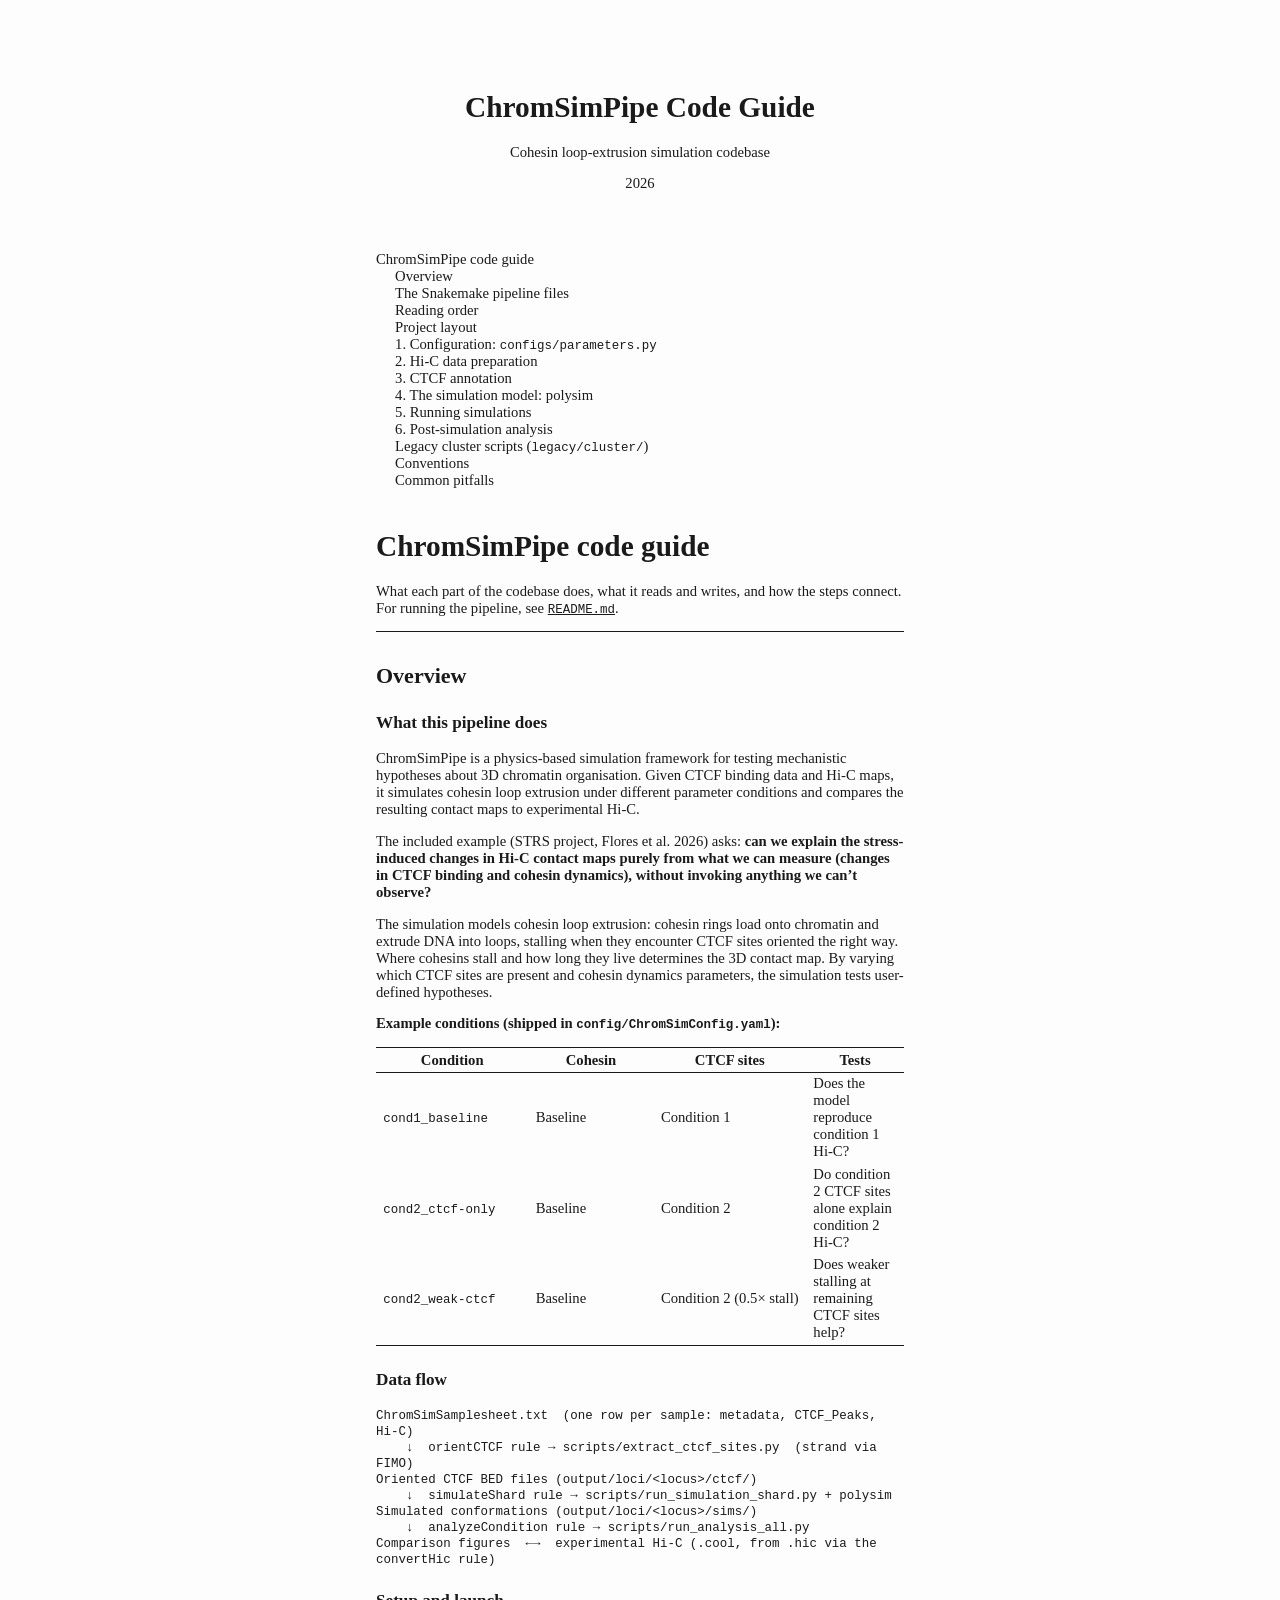
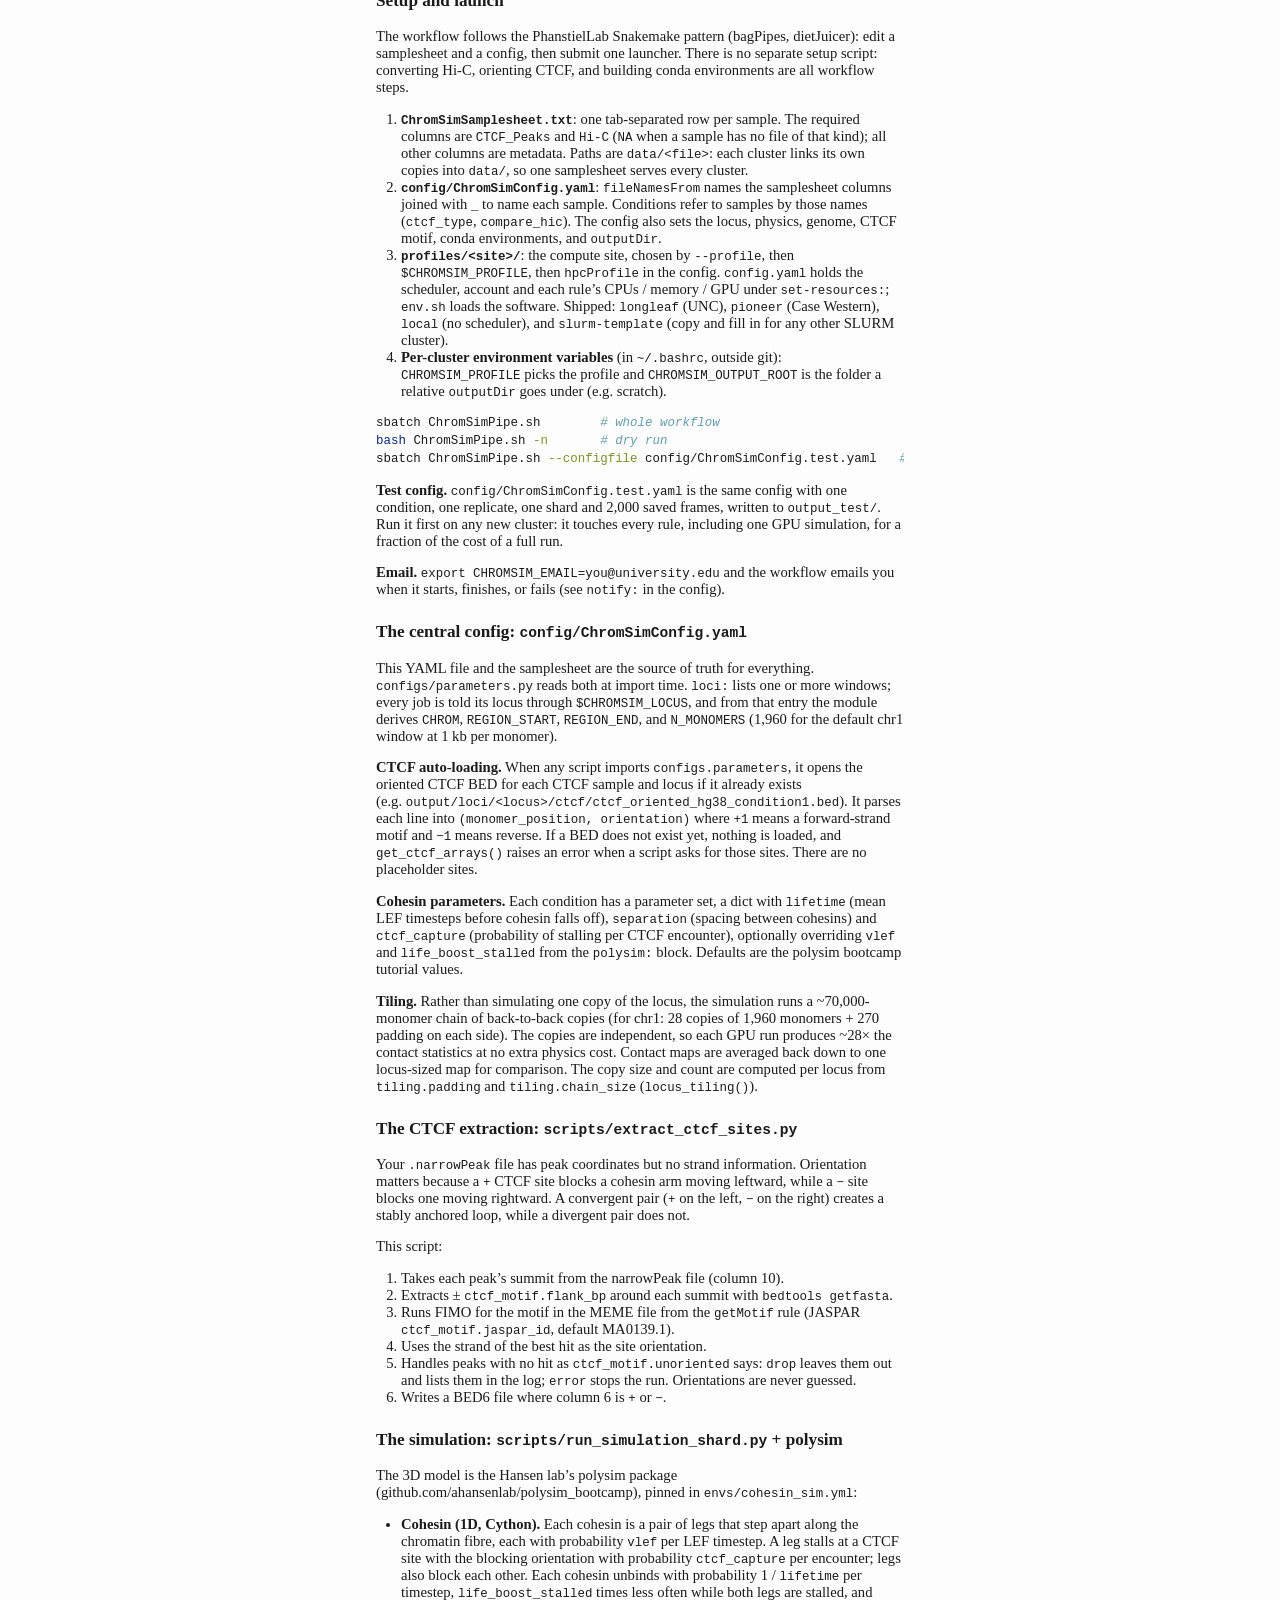
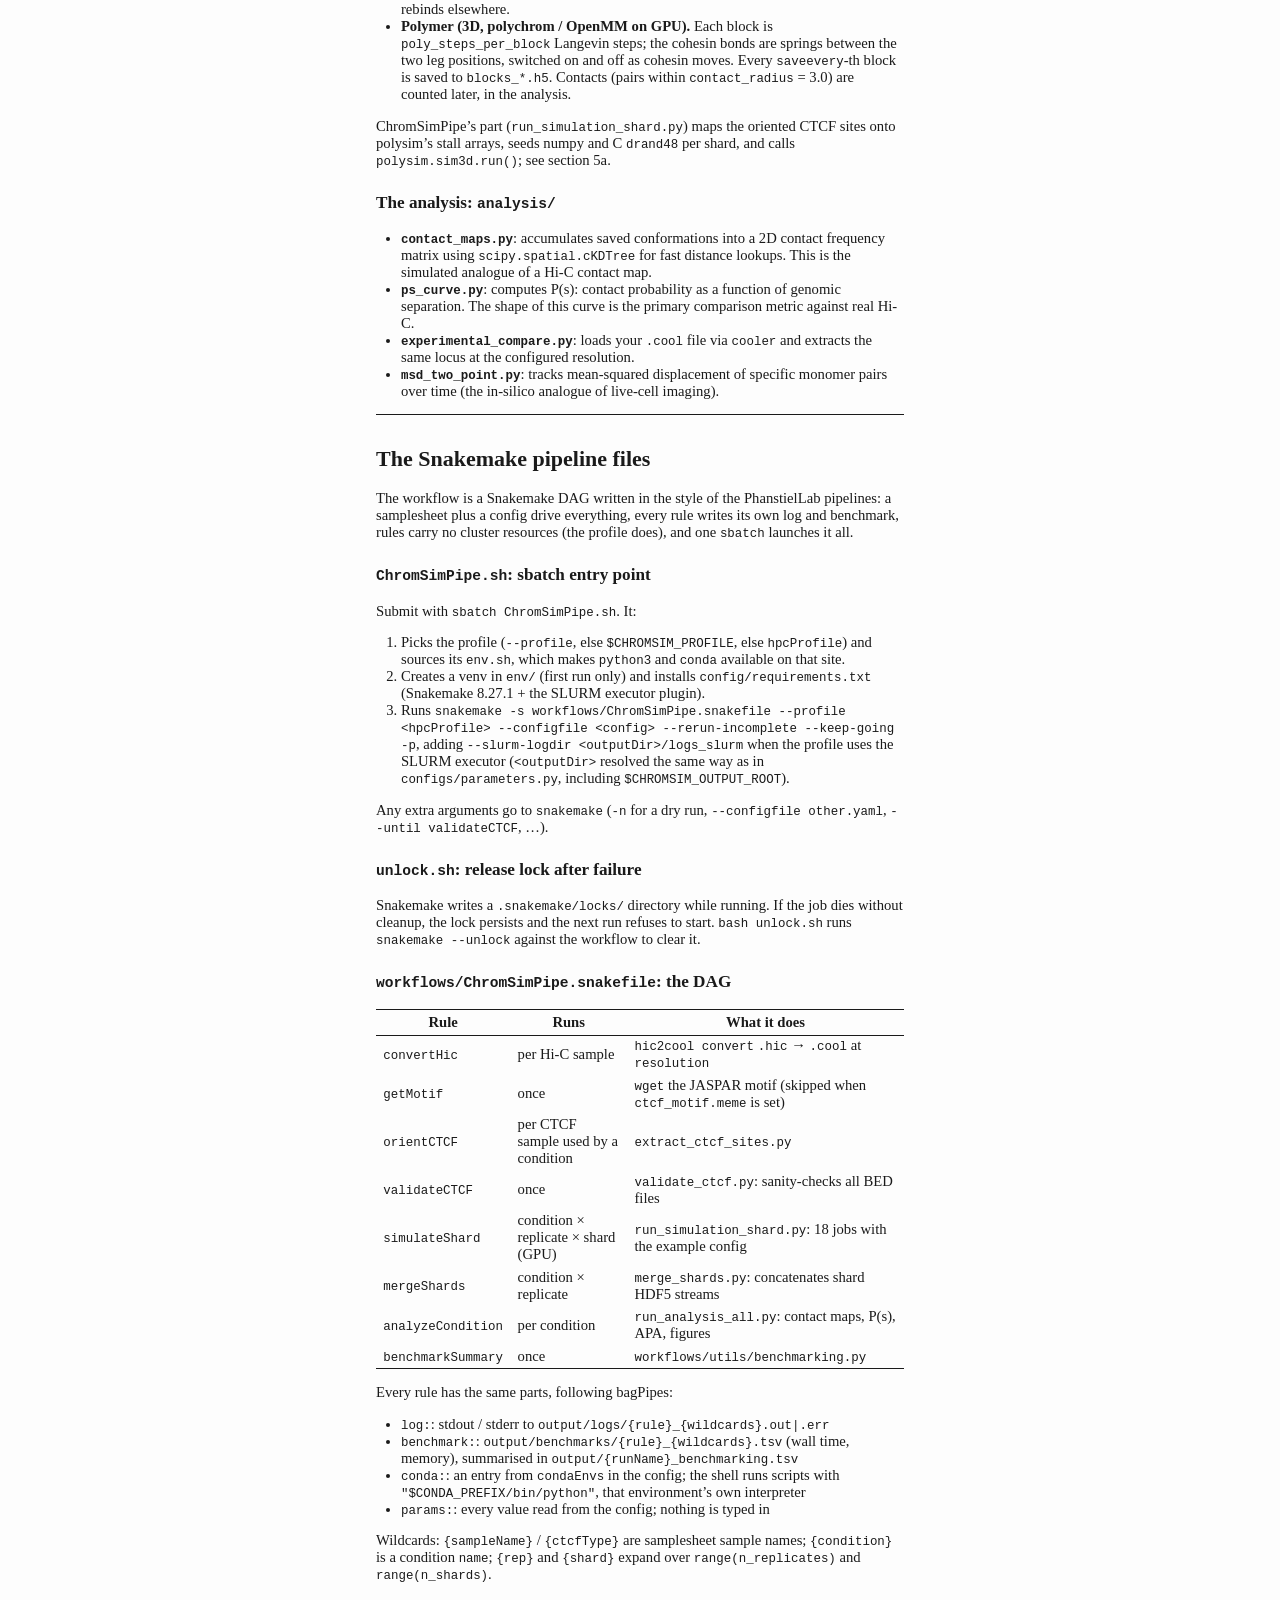
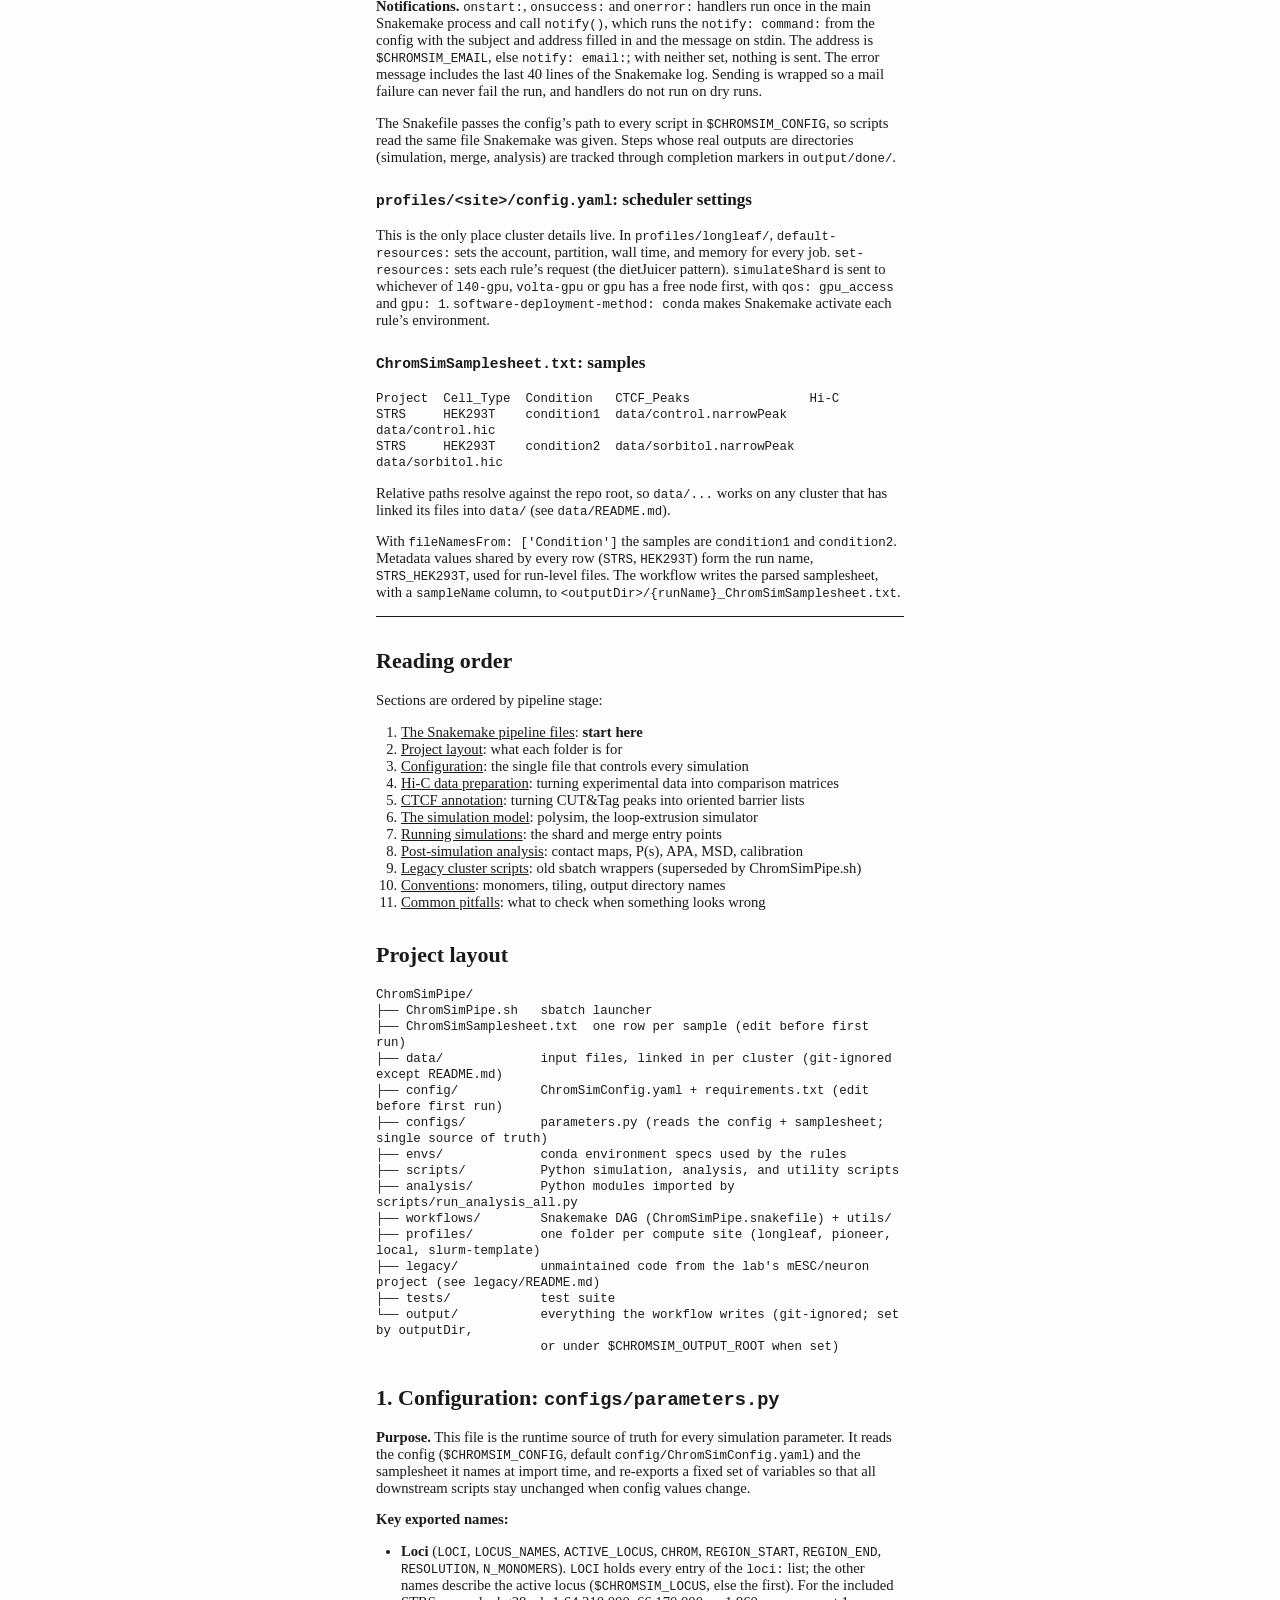
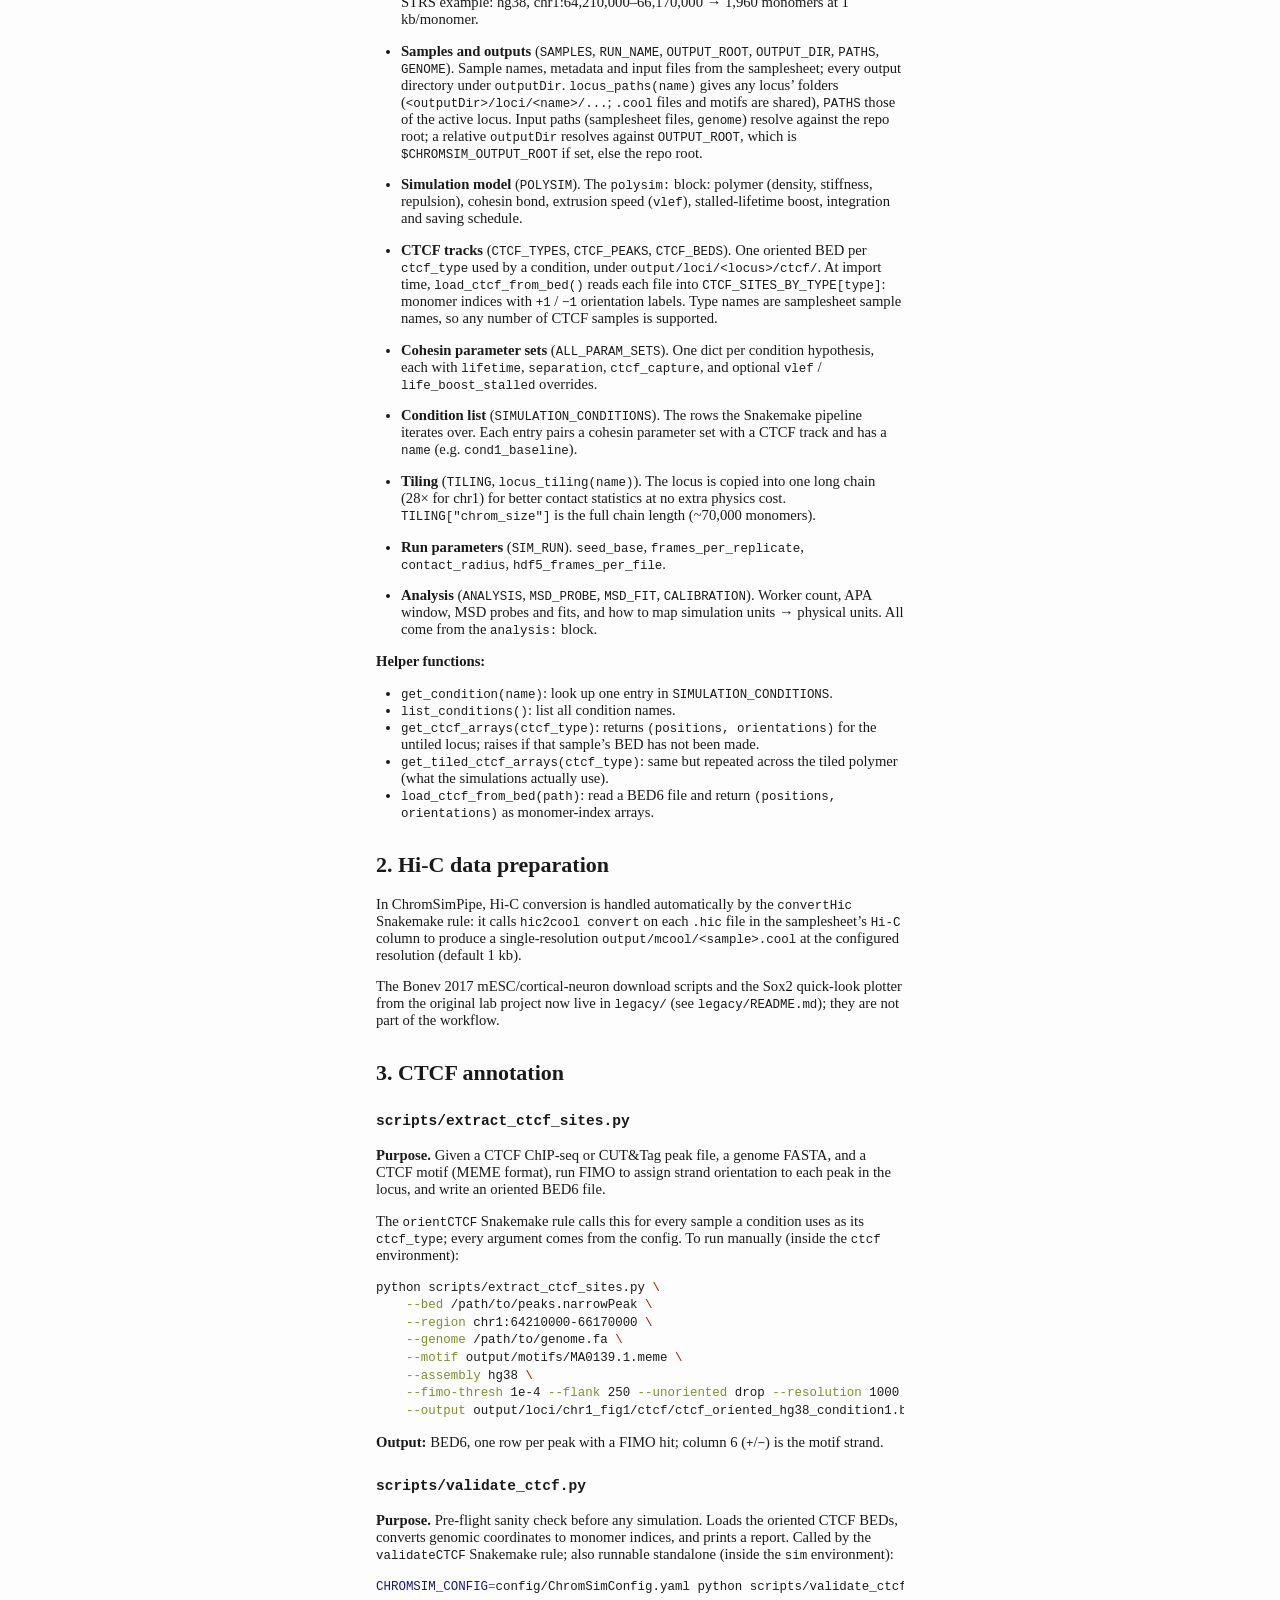
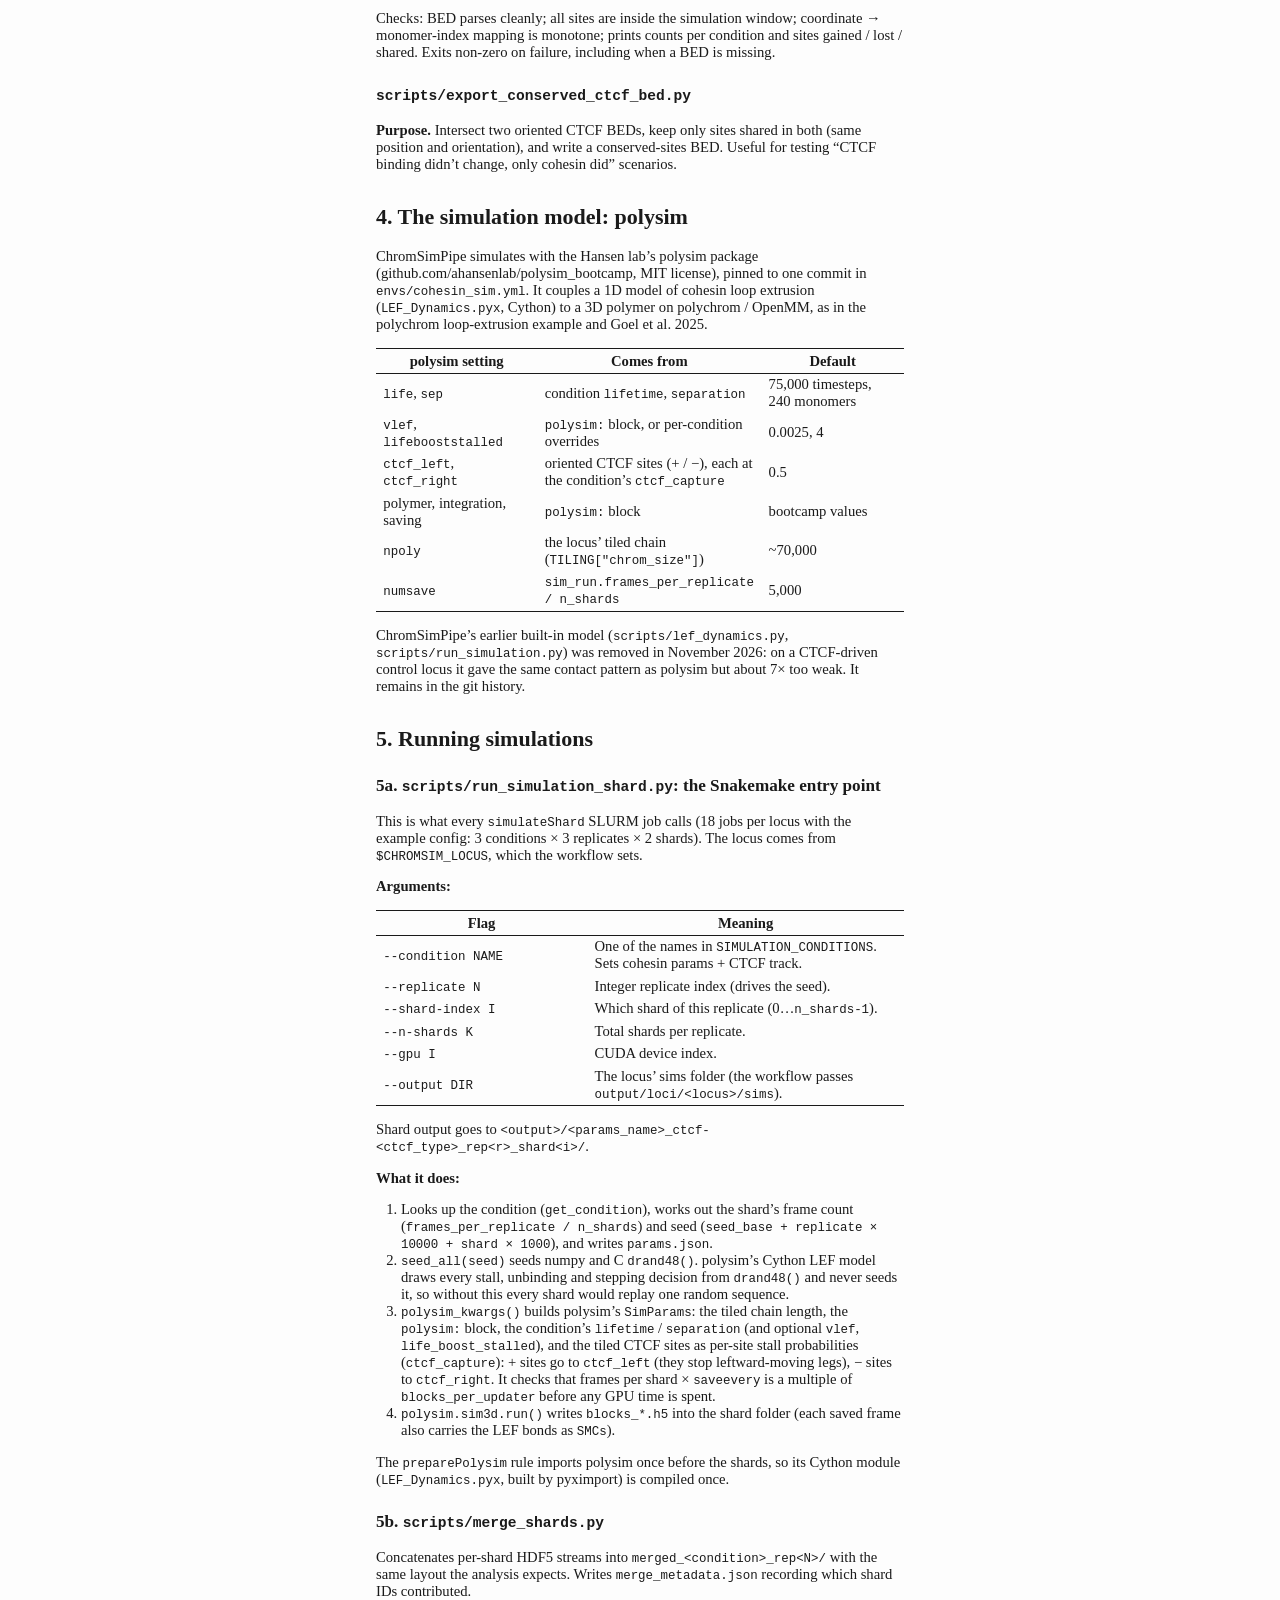
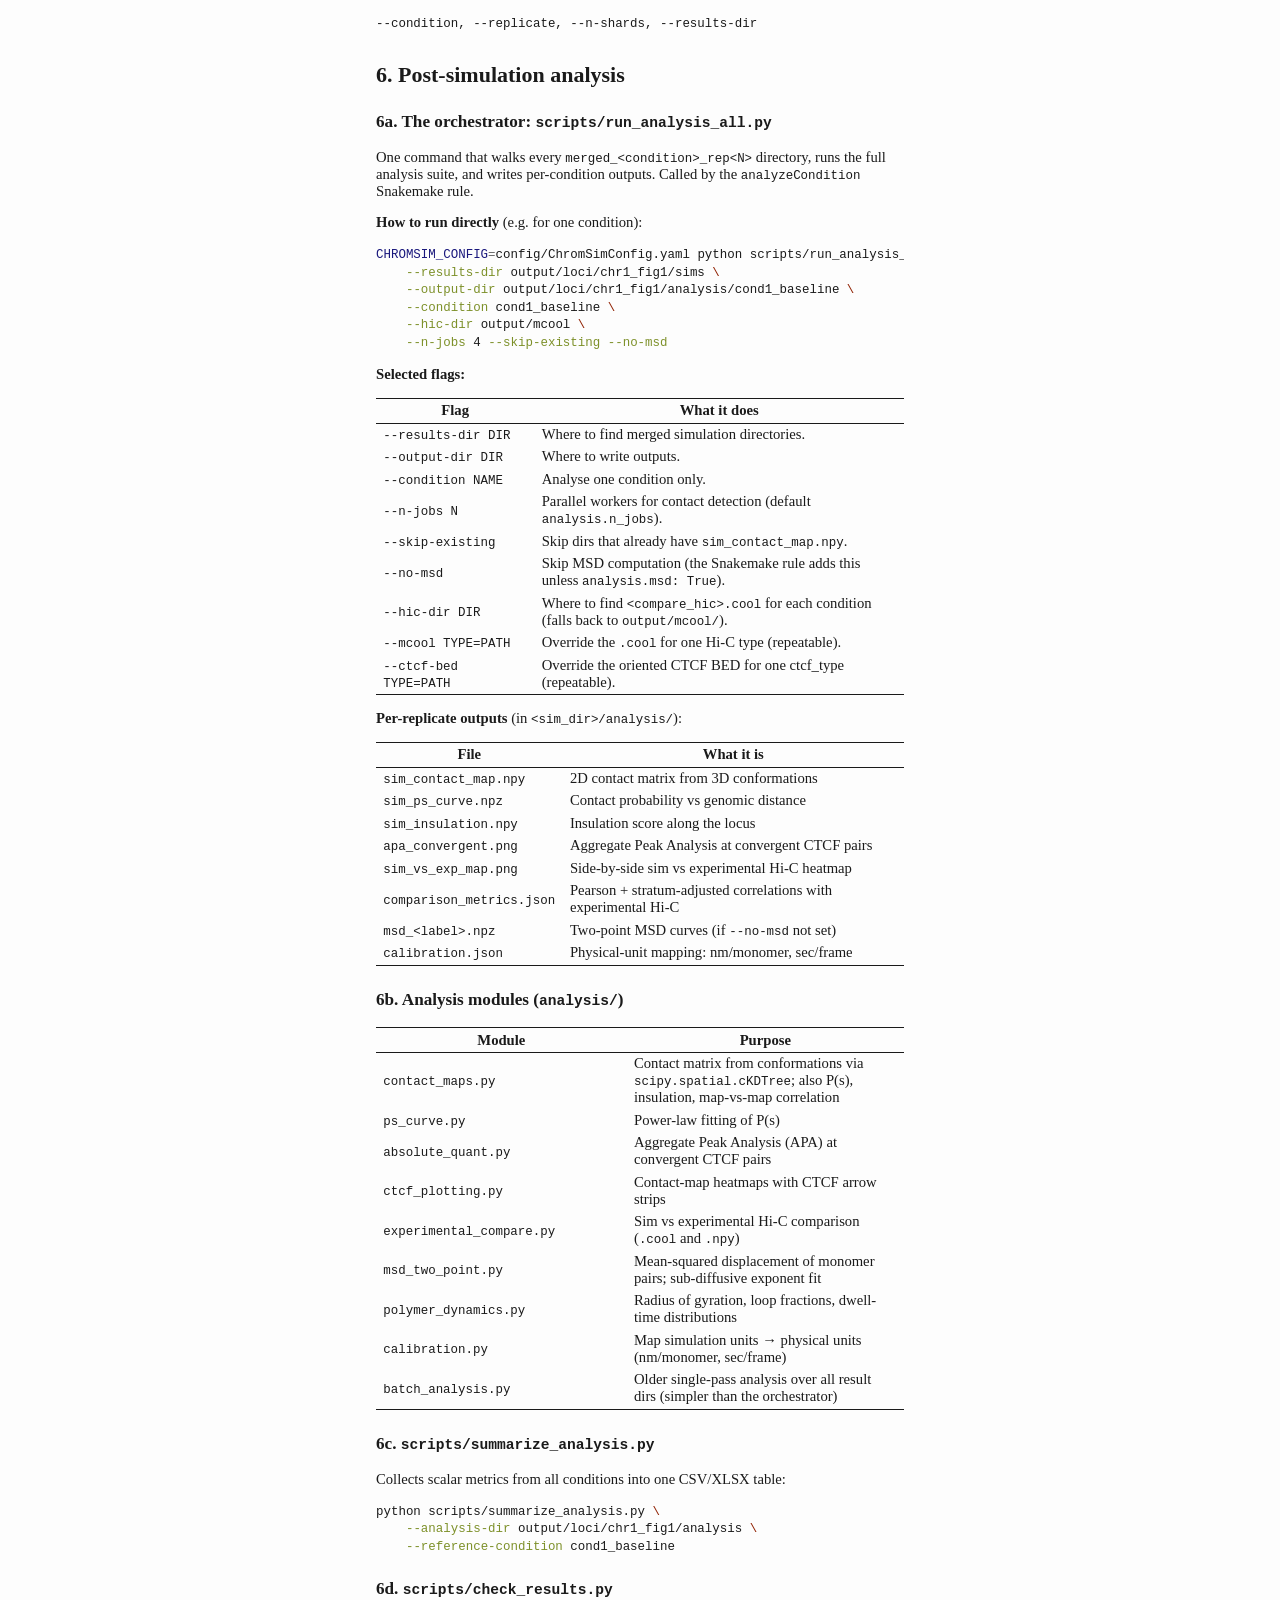
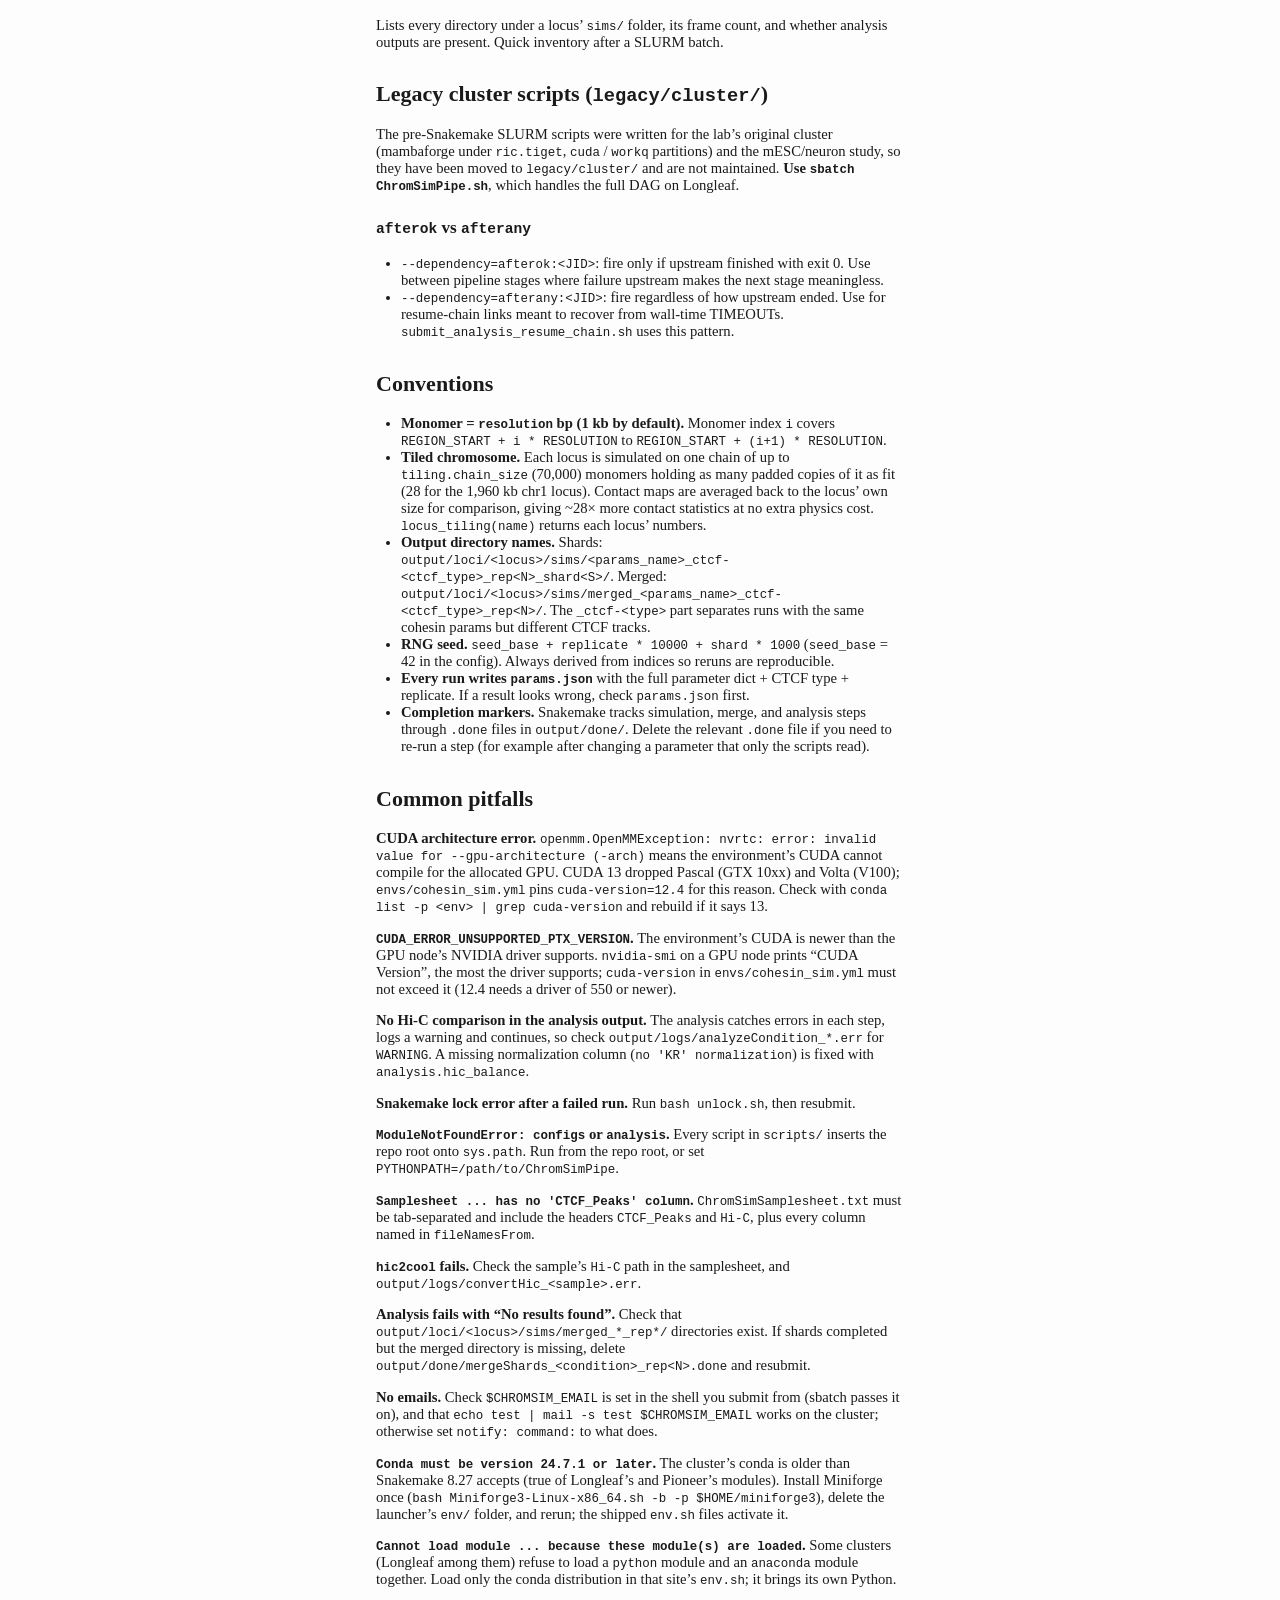
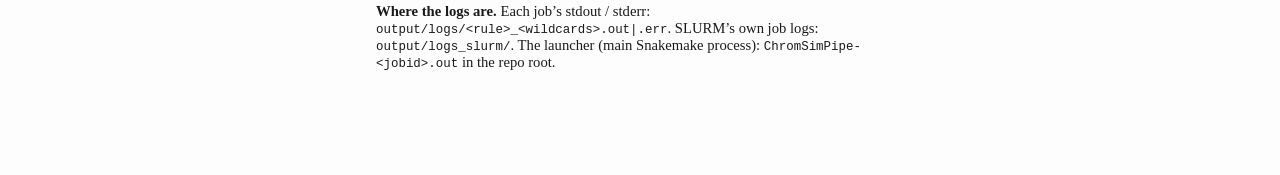
==== CODE_GUIDE.html @ dd621dbe "Use polysim only; simulate several loci per run" ====
<!DOCTYPE html>
<html xmlns="http://www.w3.org/1999/xhtml" lang="" xml:lang="">
<head>
  <meta charset="utf-8" />
  <meta name="generator" content="pandoc" />
  <meta name="viewport" content="width=device-width, initial-scale=1.0, user-scalable=yes" />
  <meta name="dcterms.date" content="2026-01-01" />
  <title>ChromSimPipe Code Guide</title>
  <style>
    html {
      font-size: 11pt;
      color: #1a1a1a;
      background-color: #fdfdfd;
    }
    body {
      margin: 0 auto;
      max-width: 36em;
      padding-left: 50px;
      padding-right: 50px;
      padding-top: 50px;
      padding-bottom: 50px;
      hyphens: auto;
      overflow-wrap: break-word;
      text-rendering: optimizeLegibility;
      font-kerning: normal;
    }
    @media (max-width: 600px) {
      body {
        font-size: 0.9em;
        padding: 12px;
      }
      h1 {
        font-size: 1.8em;
      }
    }
    @media print {
      html {
        background-color: white;
      }
      body {
        background-color: transparent;
        color: black;
        font-size: 12pt;
      }
      p, h2, h3 {
        orphans: 3;
        widows: 3;
      }
      h2, h3, h4 {
        page-break-after: avoid;
      }
    }
    p {
      margin: 1em 0;
    }
    a {
      color: #1a1a1a;
    }
    a:visited {
      color: #1a1a1a;
    }
    img {
      max-width: 100%;
    }
    h1, h2, h3, h4, h5, h6 {
      margin-top: 1.4em;
    }
    h5, h6 {
      font-size: 1em;
      font-style: italic;
    }
    h6 {
      font-weight: normal;
    }
    ol, ul {
      padding-left: 1.7em;
      margin-top: 1em;
    }
    li > ol, li > ul {
      margin-top: 0;
    }
    blockquote {
      margin: 1em 0 1em 1.7em;
      padding-left: 1em;
      border-left: 2px solid #e6e6e6;
      color: #606060;
    }
    code {
      font-family: Menlo, Monaco, Consolas, 'Lucida Console', monospace;
      font-size: 85%;
      margin: 0;
      hyphens: manual;
    }
    pre {
      margin: 1em 0;
      overflow: auto;
    }
    pre code {
      padding: 0;
      overflow: visible;
      overflow-wrap: normal;
    }
    .sourceCode {
     background-color: transparent;
     overflow: visible;
    }
    hr {
      background-color: #1a1a1a;
      border: none;
      height: 1px;
      margin: 1em 0;
    }
    table {
      margin: 1em 0;
      border-collapse: collapse;
      width: 100%;
      overflow-x: auto;
      display: block;
      font-variant-numeric: lining-nums tabular-nums;
    }
    table caption {
      margin-bottom: 0.75em;
    }
    tbody {
      margin-top: 0.5em;
      border-top: 1px solid #1a1a1a;
      border-bottom: 1px solid #1a1a1a;
    }
    th {
      border-top: 1px solid #1a1a1a;
      padding: 0.25em 0.5em 0.25em 0.5em;
    }
    td {
      padding: 0.125em 0.5em 0.25em 0.5em;
    }
    header {
      margin-bottom: 4em;
      text-align: center;
    }
    #TOC li {
      list-style: none;
    }
    #TOC ul {
      padding-left: 1.3em;
    }
    #TOC > ul {
      padding-left: 0;
    }
    #TOC a:not(:hover) {
      text-decoration: none;
    }
    code{white-space: pre-wrap;}
    span.smallcaps{font-variant: small-caps;}
    div.columns{display: flex; gap: min(4vw, 1.5em);}
    div.column{flex: auto; overflow-x: auto;}
    div.hanging-indent{margin-left: 1.5em; text-indent: -1.5em;}
    /* The extra [class] is a hack that increases specificity enough to
       override a similar rule in reveal.js */
    ul.task-list[class]{list-style: none;}
    ul.task-list li input[type="checkbox"] {
      font-size: inherit;
      width: 0.8em;
      margin: 0 0.8em 0.2em -1.6em;
      vertical-align: middle;
    }
    .display.math{display: block; text-align: center; margin: 0.5rem auto;}
    /* CSS for syntax highlighting */
    pre > code.sourceCode { white-space: pre; position: relative; }
    pre > code.sourceCode > span { line-height: 1.25; }
    pre > code.sourceCode > span:empty { height: 1.2em; }
    .sourceCode { overflow: visible; }
    code.sourceCode > span { color: inherit; text-decoration: inherit; }
    div.sourceCode { margin: 1em 0; }
    pre.sourceCode { margin: 0; }
    @media screen {
    div.sourceCode { overflow: auto; }
    }
    @media print {
    pre > code.sourceCode { white-space: pre-wrap; }
    pre > code.sourceCode > span { text-indent: -5em; padding-left: 5em; }
    }
    pre.numberSource code
      { counter-reset: source-line 0; }
    pre.numberSource code > span
      { position: relative; left: -4em; counter-increment: source-line; }
    pre.numberSource code > span > a:first-child::before
      { content: counter(source-line);
        position: relative; left: -1em; text-align: right; vertical-align: baseline;
        border: none; display: inline-block;
        -webkit-touch-callout: none; -webkit-user-select: none;
        -khtml-user-select: none; -moz-user-select: none;
        -ms-user-select: none; user-select: none;
        padding: 0 4px; width: 4em;
        color: #aaaaaa;
      }
    pre.numberSource { margin-left: 3em; border-left: 1px solid #aaaaaa;  padding-left: 4px; }
    div.sourceCode
      {   }
    @media screen {
    pre > code.sourceCode > span > a:first-child::before { text-decoration: underline; }
    }
    code span.al { color: #ff0000; font-weight: bold; } /* Alert */
    code span.an { color: #60a0b0; font-weight: bold; font-style: italic; } /* Annotation */
    code span.at { color: #7d9029; } /* Attribute */
    code span.bn { color: #40a070; } /* BaseN */
    code span.bu { color: #008000; } /* BuiltIn */
    code span.cf { color: #007020; font-weight: bold; } /* ControlFlow */
    code span.ch { color: #4070a0; } /* Char */
    code span.cn { color: #880000; } /* Constant */
    code span.co { color: #60a0b0; font-style: italic; } /* Comment */
    code span.cv { color: #60a0b0; font-weight: bold; font-style: italic; } /* CommentVar */
    code span.do { color: #ba2121; font-style: italic; } /* Documentation */
    code span.dt { color: #902000; } /* DataType */
    code span.dv { color: #40a070; } /* DecVal */
    code span.er { color: #ff0000; font-weight: bold; } /* Error */
    code span.ex { } /* Extension */
    code span.fl { color: #40a070; } /* Float */
    code span.fu { color: #06287e; } /* Function */
    code span.im { color: #008000; font-weight: bold; } /* Import */
    code span.in { color: #60a0b0; font-weight: bold; font-style: italic; } /* Information */
    code span.kw { color: #007020; font-weight: bold; } /* Keyword */
    code span.op { color: #666666; } /* Operator */
    code span.ot { color: #007020; } /* Other */
    code span.pp { color: #bc7a00; } /* Preprocessor */
    code span.sc { color: #4070a0; } /* SpecialChar */
    code span.ss { color: #bb6688; } /* SpecialString */
    code span.st { color: #4070a0; } /* String */
    code span.va { color: #19177c; } /* Variable */
    code span.vs { color: #4070a0; } /* VerbatimString */
    code span.wa { color: #60a0b0; font-weight: bold; font-style: italic; } /* Warning */
  </style>
</head>
<body>
<header id="title-block-header">
<h1 class="title">ChromSimPipe Code Guide</h1>
<p class="subtitle">Cohesin loop-extrusion simulation codebase</p>
<p class="date">2026</p>
</header>
<nav id="TOC" role="doc-toc">
<ul>
<li><a href="#chromsimpipe-code-guide"
id="toc-chromsimpipe-code-guide">ChromSimPipe code guide</a>
<ul>
<li><a href="#overview" id="toc-overview">Overview</a></li>
<li><a href="#the-snakemake-pipeline-files"
id="toc-the-snakemake-pipeline-files">The Snakemake pipeline
files</a></li>
<li><a href="#reading-order" id="toc-reading-order">Reading
order</a></li>
<li><a href="#project-layout" id="toc-project-layout">Project
layout</a></li>
<li><a href="#configuration-configsparameters.py"
id="toc-configuration-configsparameters.py">1. Configuration:
<code>configs/parameters.py</code></a></li>
<li><a href="#hi-c-data-preparation" id="toc-hi-c-data-preparation">2.
Hi-C data preparation</a></li>
<li><a href="#ctcf-annotation" id="toc-ctcf-annotation">3. CTCF
annotation</a></li>
<li><a href="#the-simulation-model-polysim"
id="toc-the-simulation-model-polysim">4. The simulation model:
polysim</a></li>
<li><a href="#running-simulations" id="toc-running-simulations">5.
Running simulations</a></li>
<li><a href="#post-simulation-analysis"
id="toc-post-simulation-analysis">6. Post-simulation analysis</a></li>
<li><a href="#legacy-cluster-scripts-legacycluster"
id="toc-legacy-cluster-scripts-legacycluster">Legacy cluster scripts
(<code>legacy/cluster/</code>)</a></li>
<li><a href="#conventions" id="toc-conventions">Conventions</a></li>
<li><a href="#common-pitfalls" id="toc-common-pitfalls">Common
pitfalls</a></li>
</ul></li>
</ul>
</nav>
<h1 id="chromsimpipe-code-guide">ChromSimPipe code guide</h1>
<p>What each part of the codebase does, what it reads and writes, and
how the steps connect. For running the pipeline, see <a
href="README.md"><code>README.md</code></a>.</p>
<hr />
<h2 id="overview">Overview</h2>
<h3 id="what-this-pipeline-does">What this pipeline does</h3>
<p>ChromSimPipe is a physics-based simulation framework for testing
mechanistic hypotheses about 3D chromatin organisation. Given CTCF
binding data and Hi-C maps, it simulates cohesin loop extrusion under
different parameter conditions and compares the resulting contact maps
to experimental Hi-C.</p>
<p>The included example (STRS project, Flores et al. 2026) asks:
<strong>can we explain the stress-induced changes in Hi-C contact maps
purely from what we can measure (changes in CTCF binding and cohesin
dynamics), without invoking anything we can’t observe?</strong></p>
<p>The simulation models cohesin loop extrusion: cohesin rings load onto
chromatin and extrude DNA into loops, stalling when they encounter CTCF
sites oriented the right way. Where cohesins stall and how long they
live determines the 3D contact map. By varying which CTCF sites are
present and cohesin dynamics parameters, the simulation tests
user-defined hypotheses.</p>
<p><strong>Example conditions (shipped in
<code>config/ChromSimConfig.yaml</code>):</strong></p>
<table>
<colgroup>
<col style="width: 28%" />
<col style="width: 23%" />
<col style="width: 28%" />
<col style="width: 18%" />
</colgroup>
<thead>
<tr class="header">
<th>Condition</th>
<th>Cohesin</th>
<th>CTCF sites</th>
<th>Tests</th>
</tr>
</thead>
<tbody>
<tr class="odd">
<td><code>cond1_baseline</code></td>
<td>Baseline</td>
<td>Condition 1</td>
<td>Does the model reproduce condition 1 Hi-C?</td>
</tr>
<tr class="even">
<td><code>cond2_ctcf-only</code></td>
<td>Baseline</td>
<td>Condition 2</td>
<td>Do condition 2 CTCF sites alone explain condition 2 Hi-C?</td>
</tr>
<tr class="odd">
<td><code>cond2_weak-ctcf</code></td>
<td>Baseline</td>
<td>Condition 2 (0.5× stall)</td>
<td>Does weaker stalling at remaining CTCF sites help?</td>
</tr>
</tbody>
</table>
<h3 id="data-flow">Data flow</h3>
<pre><code>ChromSimSamplesheet.txt  (one row per sample: metadata, CTCF_Peaks, Hi-C)
    ↓  orientCTCF rule → scripts/extract_ctcf_sites.py  (strand via FIMO)
Oriented CTCF BED files (output/loci/&lt;locus&gt;/ctcf/)
    ↓  simulateShard rule → scripts/run_simulation_shard.py + polysim
Simulated conformations (output/loci/&lt;locus&gt;/sims/)
    ↓  analyzeCondition rule → scripts/run_analysis_all.py
Comparison figures  ←→  experimental Hi-C (.cool, from .hic via the convertHic rule)</code></pre>
<h3 id="setup-and-launch">Setup and launch</h3>
<p>The workflow follows the PhanstielLab Snakemake pattern (bagPipes,
dietJuicer): edit a samplesheet and a config, then submit one launcher.
There is no separate setup script: converting Hi-C, orienting CTCF, and
building conda environments are all workflow steps.</p>
<ol type="1">
<li><strong><code>ChromSimSamplesheet.txt</code></strong>: one
tab-separated row per sample. The required columns are
<code>CTCF_Peaks</code> and <code>Hi-C</code> (<code>NA</code> when a
sample has no file of that kind); all other columns are metadata. Paths
are <code>data/&lt;file&gt;</code>: each cluster links its own copies
into <code>data/</code>, so one samplesheet serves every cluster.</li>
<li><strong><code>config/ChromSimConfig.yaml</code></strong>:
<code>fileNamesFrom</code> names the samplesheet columns joined with
<code>_</code> to name each sample. Conditions refer to samples by those
names (<code>ctcf_type</code>, <code>compare_hic</code>). The config
also sets the locus, physics, genome, CTCF motif, conda environments,
and <code>outputDir</code>.</li>
<li><strong><code>profiles/&lt;site&gt;/</code></strong>: the compute
site, chosen by <code>--profile</code>, then
<code>$CHROMSIM_PROFILE</code>, then <code>hpcProfile</code> in the
config. <code>config.yaml</code> holds the scheduler, account and each
rule’s CPUs / memory / GPU under <code>set-resources:</code>;
<code>env.sh</code> loads the software. Shipped: <code>longleaf</code>
(UNC), <code>pioneer</code> (Case Western), <code>local</code> (no
scheduler), and <code>slurm-template</code> (copy and fill in for any
other SLURM cluster).</li>
<li><strong>Per-cluster environment variables</strong> (in
<code>~/.bashrc</code>, outside git): <code>CHROMSIM_PROFILE</code>
picks the profile and <code>CHROMSIM_OUTPUT_ROOT</code> is the folder a
relative <code>outputDir</code> goes under (e.g. scratch).</li>
</ol>
<div class="sourceCode" id="cb2"><pre
class="sourceCode bash"><code class="sourceCode bash"><span id="cb2-1"><a href="#cb2-1" aria-hidden="true" tabindex="-1"></a><span class="ex">sbatch</span> ChromSimPipe.sh        <span class="co"># whole workflow</span></span>
<span id="cb2-2"><a href="#cb2-2" aria-hidden="true" tabindex="-1"></a><span class="fu">bash</span> ChromSimPipe.sh <span class="at">-n</span>       <span class="co"># dry run</span></span>
<span id="cb2-3"><a href="#cb2-3" aria-hidden="true" tabindex="-1"></a><span class="ex">sbatch</span> ChromSimPipe.sh <span class="at">--configfile</span> config/ChromSimConfig.test.yaml   <span class="co"># 10-job smoke test</span></span></code></pre></div>
<p><strong>Test config.</strong>
<code>config/ChromSimConfig.test.yaml</code> is the same config with one
condition, one replicate, one shard and 2,000 saved frames, written to
<code>output_test/</code>. Run it first on any new cluster: it touches
every rule, including one GPU simulation, for a fraction of the cost of
a full run.</p>
<p><strong>Email.</strong>
<code>export CHROMSIM_EMAIL=you@university.edu</code> and the workflow
emails you when it starts, finishes, or fails (see <code>notify:</code>
in the config).</p>
<h3 id="the-central-config-configchromsimconfig.yaml">The central
config: <code>config/ChromSimConfig.yaml</code></h3>
<p>This YAML file and the samplesheet are the source of truth for
everything. <code>configs/parameters.py</code> reads both at import
time. <code>loci:</code> lists one or more windows; every job is told
its locus through <code>$CHROMSIM_LOCUS</code>, and from that entry the
module derives <code>CHROM</code>, <code>REGION_START</code>,
<code>REGION_END</code>, and <code>N_MONOMERS</code> (1,960 for the
default chr1 window at 1 kb per monomer).</p>
<p><strong>CTCF auto-loading.</strong> When any script imports
<code>configs.parameters</code>, it opens the oriented CTCF BED for each
CTCF sample and locus if it already exists
(e.g. <code>output/loci/&lt;locus&gt;/ctcf/ctcf_oriented_hg38_condition1.bed</code>).
It parses each line into <code>(monomer_position, orientation)</code>
where <code>+1</code> means a forward-strand motif and <code>−1</code>
means reverse. If a BED does not exist yet, nothing is loaded, and
<code>get_ctcf_arrays()</code> raises an error when a script asks for
those sites. There are no placeholder sites.</p>
<p><strong>Cohesin parameters.</strong> Each condition has a parameter
set, a dict with <code>lifetime</code> (mean LEF timesteps before
cohesin falls off), <code>separation</code> (spacing between cohesins)
and <code>ctcf_capture</code> (probability of stalling per CTCF
encounter), optionally overriding <code>vlef</code> and
<code>life_boost_stalled</code> from the <code>polysim:</code> block.
Defaults are the polysim bootcamp tutorial values.</p>
<p><strong>Tiling.</strong> Rather than simulating one copy of the
locus, the simulation runs a ~70,000-monomer chain of back-to-back
copies (for chr1: 28 copies of 1,960 monomers + 270 padding on each
side). The copies are independent, so each GPU run produces ~28× the
contact statistics at no extra physics cost. Contact maps are averaged
back down to one locus-sized map for comparison. The copy size and count
are computed per locus from <code>tiling.padding</code> and
<code>tiling.chain_size</code> (<code>locus_tiling()</code>).</p>
<h3 id="the-ctcf-extraction-scriptsextract_ctcf_sites.py">The CTCF
extraction: <code>scripts/extract_ctcf_sites.py</code></h3>
<p>Your <code>.narrowPeak</code> file has peak coordinates but no strand
information. Orientation matters because a <code>+</code> CTCF site
blocks a cohesin arm moving leftward, while a <code>−</code> site blocks
one moving rightward. A convergent pair (<code>+</code> on the left,
<code>−</code> on the right) creates a stably anchored loop, while a
divergent pair does not.</p>
<p>This script:</p>
<ol type="1">
<li>Takes each peak’s summit from the narrowPeak file (column 10).</li>
<li>Extracts ± <code>ctcf_motif.flank_bp</code> around each summit with
<code>bedtools getfasta</code>.</li>
<li>Runs FIMO for the motif in the MEME file from the
<code>getMotif</code> rule (JASPAR <code>ctcf_motif.jaspar_id</code>,
default MA0139.1).</li>
<li>Uses the strand of the best hit as the site orientation.</li>
<li>Handles peaks with no hit as <code>ctcf_motif.unoriented</code>
says: <code>drop</code> leaves them out and lists them in the log;
<code>error</code> stops the run. Orientations are never guessed.</li>
<li>Writes a BED6 file where column 6 is <code>+</code> or
<code>−</code>.</li>
</ol>
<h3 id="the-simulation-scriptsrun_simulation_shard.py-polysim">The
simulation: <code>scripts/run_simulation_shard.py</code> + polysim</h3>
<p>The 3D model is the Hansen lab’s polysim package
(github.com/ahansenlab/polysim_bootcamp), pinned in
<code>envs/cohesin_sim.yml</code>:</p>
<ul>
<li><strong>Cohesin (1D, Cython).</strong> Each cohesin is a pair of
legs that step apart along the chromatin fibre, each with probability
<code>vlef</code> per LEF timestep. A leg stalls at a CTCF site with the
blocking orientation with probability <code>ctcf_capture</code> per
encounter; legs also block each other. Each cohesin unbinds with
probability 1 / <code>lifetime</code> per timestep,
<code>life_boost_stalled</code> times less often while both legs are
stalled, and rebinds elsewhere.</li>
<li><strong>Polymer (3D, polychrom / OpenMM on GPU).</strong> Each block
is <code>poly_steps_per_block</code> Langevin steps; the cohesin bonds
are springs between the two leg positions, switched on and off as
cohesin moves. Every <code>saveevery</code>-th block is saved to
<code>blocks_*.h5</code>. Contacts (pairs within
<code>contact_radius</code> = 3.0) are counted later, in the
analysis.</li>
</ul>
<p>ChromSimPipe’s part (<code>run_simulation_shard.py</code>) maps the
oriented CTCF sites onto polysim’s stall arrays, seeds numpy and C
<code>drand48</code> per shard, and calls
<code>polysim.sim3d.run()</code>; see section 5a.</p>
<h3 id="the-analysis-analysis">The analysis: <code>analysis/</code></h3>
<ul>
<li><strong><code>contact_maps.py</code></strong>: accumulates saved
conformations into a 2D contact frequency matrix using
<code>scipy.spatial.cKDTree</code> for fast distance lookups. This is
the simulated analogue of a Hi-C contact map.</li>
<li><strong><code>ps_curve.py</code></strong>: computes P(s): contact
probability as a function of genomic separation. The shape of this curve
is the primary comparison metric against real Hi-C.</li>
<li><strong><code>experimental_compare.py</code></strong>: loads your
<code>.cool</code> file via <code>cooler</code> and extracts the same
locus at the configured resolution.</li>
<li><strong><code>msd_two_point.py</code></strong>: tracks mean-squared
displacement of specific monomer pairs over time (the in-silico analogue
of live-cell imaging).</li>
</ul>
<hr />
<h2 id="the-snakemake-pipeline-files">The Snakemake pipeline files</h2>
<p>The workflow is a Snakemake DAG written in the style of the
PhanstielLab pipelines: a samplesheet plus a config drive everything,
every rule writes its own log and benchmark, rules carry no cluster
resources (the profile does), and one <code>sbatch</code> launches it
all.</p>
<h3
id="chromsimpipe.sh-sbatch-entry-point"><code>ChromSimPipe.sh</code>:
sbatch entry point</h3>
<p>Submit with <code>sbatch ChromSimPipe.sh</code>. It:</p>
<ol type="1">
<li>Picks the profile (<code>--profile</code>, else
<code>$CHROMSIM_PROFILE</code>, else <code>hpcProfile</code>) and
sources its <code>env.sh</code>, which makes <code>python3</code> and
<code>conda</code> available on that site.</li>
<li>Creates a venv in <code>env/</code> (first run only) and installs
<code>config/requirements.txt</code> (Snakemake 8.27.1 + the SLURM
executor plugin).</li>
<li>Runs
<code>snakemake -s workflows/ChromSimPipe.snakefile --profile    &lt;hpcProfile&gt; --configfile &lt;config&gt; --rerun-incomplete --keep-going -p</code>,
adding <code>--slurm-logdir &lt;outputDir&gt;/logs_slurm</code> when the
profile uses the SLURM executor (<code>&lt;outputDir&gt;</code> resolved
the same way as in <code>configs/parameters.py</code>, including
<code>$CHROMSIM_OUTPUT_ROOT</code>).</li>
</ol>
<p>Any extra arguments go to <code>snakemake</code> (<code>-n</code> for
a dry run, <code>--configfile other.yaml</code>,
<code>--until validateCTCF</code>, …).</p>
<h3 id="unlock.sh-release-lock-after-failure"><code>unlock.sh</code>:
release lock after failure</h3>
<p>Snakemake writes a <code>.snakemake/locks/</code> directory while
running. If the job dies without cleanup, the lock persists and the next
run refuses to start. <code>bash unlock.sh</code> runs
<code>snakemake --unlock</code> against the workflow to clear it.</p>
<h3
id="workflowschromsimpipe.snakefile-the-dag"><code>workflows/ChromSimPipe.snakefile</code>:
the DAG</h3>
<table>
<colgroup>
<col style="width: 23%" />
<col style="width: 23%" />
<col style="width: 53%" />
</colgroup>
<thead>
<tr class="header">
<th>Rule</th>
<th>Runs</th>
<th>What it does</th>
</tr>
</thead>
<tbody>
<tr class="odd">
<td><code>convertHic</code></td>
<td>per Hi-C sample</td>
<td><code>hic2cool convert</code> <code>.hic</code> → <code>.cool</code>
at <code>resolution</code></td>
</tr>
<tr class="even">
<td><code>getMotif</code></td>
<td>once</td>
<td><code>wget</code> the JASPAR motif (skipped when
<code>ctcf_motif.meme</code> is set)</td>
</tr>
<tr class="odd">
<td><code>orientCTCF</code></td>
<td>per CTCF sample used by a condition</td>
<td><code>extract_ctcf_sites.py</code></td>
</tr>
<tr class="even">
<td><code>validateCTCF</code></td>
<td>once</td>
<td><code>validate_ctcf.py</code>: sanity-checks all BED files</td>
</tr>
<tr class="odd">
<td><code>simulateShard</code></td>
<td>condition × replicate × shard (GPU)</td>
<td><code>run_simulation_shard.py</code>: 18 jobs with the example
config</td>
</tr>
<tr class="even">
<td><code>mergeShards</code></td>
<td>condition × replicate</td>
<td><code>merge_shards.py</code>: concatenates shard HDF5 streams</td>
</tr>
<tr class="odd">
<td><code>analyzeCondition</code></td>
<td>per condition</td>
<td><code>run_analysis_all.py</code>: contact maps, P(s), APA,
figures</td>
</tr>
<tr class="even">
<td><code>benchmarkSummary</code></td>
<td>once</td>
<td><code>workflows/utils/benchmarking.py</code></td>
</tr>
</tbody>
</table>
<p>Every rule has the same parts, following bagPipes:</p>
<ul>
<li><code>log:</code>: stdout / stderr to
<code>output/logs/{rule}_{wildcards}.out|.err</code></li>
<li><code>benchmark:</code>:
<code>output/benchmarks/{rule}_{wildcards}.tsv</code> (wall time,
memory), summarised in
<code>output/{runName}_benchmarking.tsv</code></li>
<li><code>conda:</code>: an entry from <code>condaEnvs</code> in the
config; the shell runs scripts with
<code>"$CONDA_PREFIX/bin/python"</code>, that environment’s own
interpreter</li>
<li><code>params:</code>: every value read from the config; nothing is
typed in</li>
</ul>
<p>Wildcards: <code>{sampleName}</code> / <code>{ctcfType}</code> are
samplesheet sample names; <code>{condition}</code> is a condition
<code>name</code>; <code>{rep}</code> and <code>{shard}</code> expand
over <code>range(n_replicates)</code> and
<code>range(n_shards)</code>.</p>
<p><strong>Notifications.</strong> <code>onstart:</code>,
<code>onsuccess:</code> and <code>onerror:</code> handlers run once in
the main Snakemake process and call <code>notify()</code>, which runs
the <code>notify: command:</code> from the config with the subject and
address filled in and the message on stdin. The address is
<code>$CHROMSIM_EMAIL</code>, else <code>notify: email:</code>; with
neither set, nothing is sent. The error message includes the last 40
lines of the Snakemake log. Sending is wrapped so a mail failure can
never fail the run, and handlers do not run on dry runs.</p>
<p>The Snakefile passes the config’s path to every script in
<code>$CHROMSIM_CONFIG</code>, so scripts read the same file Snakemake
was given. Steps whose real outputs are directories (simulation, merge,
analysis) are tracked through completion markers in
<code>output/done/</code>.</p>
<h3
id="profilessiteconfig.yaml-scheduler-settings"><code>profiles/&lt;site&gt;/config.yaml</code>:
scheduler settings</h3>
<p>This is the only place cluster details live. In
<code>profiles/longleaf/</code>, <code>default-resources:</code> sets
the account, partition, wall time, and memory for every job.
<code>set-resources:</code> sets each rule’s request (the dietJuicer
pattern). <code>simulateShard</code> is sent to whichever of
<code>l40-gpu</code>, <code>volta-gpu</code> or <code>gpu</code> has a
free node first, with <code>qos: gpu_access</code> and
<code>gpu: 1</code>. <code>software-deployment-method: conda</code>
makes Snakemake activate each rule’s environment.</p>
<h3
id="chromsimsamplesheet.txt-samples"><code>ChromSimSamplesheet.txt</code>:
samples</h3>
<pre><code>Project  Cell_Type  Condition   CTCF_Peaks                Hi-C
STRS     HEK293T    condition1  data/control.narrowPeak   data/control.hic
STRS     HEK293T    condition2  data/sorbitol.narrowPeak  data/sorbitol.hic</code></pre>
<p>Relative paths resolve against the repo root, so
<code>data/...</code> works on any cluster that has linked its files
into <code>data/</code> (see <code>data/README.md</code>).</p>
<p>With <code>fileNamesFrom: ['Condition']</code> the samples are
<code>condition1</code> and <code>condition2</code>. Metadata values
shared by every row (<code>STRS</code>, <code>HEK293T</code>) form the
run name, <code>STRS_HEK293T</code>, used for run-level files. The
workflow writes the parsed samplesheet, with a <code>sampleName</code>
column, to
<code>&lt;outputDir&gt;/{runName}_ChromSimSamplesheet.txt</code>.</p>
<hr />
<h2 id="reading-order">Reading order</h2>
<p>Sections are ordered by pipeline stage:</p>
<ol type="1">
<li><a href="#the-snakemake-pipeline-files">The Snakemake pipeline
files</a>: <strong>start here</strong></li>
<li><a href="#project-layout">Project layout</a>: what each folder is
for</li>
<li><a href="#1-configuration-configsparameterspy">Configuration</a>:
the single file that controls every simulation</li>
<li><a href="#2-hi-c-data-preparation">Hi-C data preparation</a>:
turning experimental data into comparison matrices</li>
<li><a href="#3-ctcf-annotation">CTCF annotation</a>: turning
CUT&amp;Tag peaks into oriented barrier lists</li>
<li><a href="#4-the-simulation-model-polysim">The simulation model</a>:
polysim, the loop-extrusion simulator</li>
<li><a href="#5-running-simulations">Running simulations</a>: the shard
and merge entry points</li>
<li><a href="#6-post-simulation-analysis">Post-simulation analysis</a>:
contact maps, P(s), APA, MSD, calibration</li>
<li><a href="#legacy-cluster-scripts-legacycluster">Legacy cluster
scripts</a>: old sbatch wrappers (superseded by ChromSimPipe.sh)</li>
<li><a href="#conventions">Conventions</a>: monomers, tiling, output
directory names</li>
<li><a href="#common-pitfalls">Common pitfalls</a>: what to check when
something looks wrong</li>
</ol>
<h2 id="project-layout">Project layout</h2>
<pre><code>ChromSimPipe/
├── ChromSimPipe.sh   sbatch launcher
├── ChromSimSamplesheet.txt  one row per sample (edit before first run)
├── data/             input files, linked in per cluster (git-ignored except README.md)
├── config/           ChromSimConfig.yaml + requirements.txt (edit before first run)
├── configs/          parameters.py (reads the config + samplesheet; single source of truth)
├── envs/             conda environment specs used by the rules
├── scripts/          Python simulation, analysis, and utility scripts
├── analysis/         Python modules imported by scripts/run_analysis_all.py
├── workflows/        Snakemake DAG (ChromSimPipe.snakefile) + utils/
├── profiles/         one folder per compute site (longleaf, pioneer, local, slurm-template)
├── legacy/           unmaintained code from the lab&#39;s mESC/neuron project (see legacy/README.md)
├── tests/            test suite
└── output/           everything the workflow writes (git-ignored; set by outputDir,
                      or under $CHROMSIM_OUTPUT_ROOT when set)</code></pre>
<h2 id="configuration-configsparameters.py">1. Configuration:
<code>configs/parameters.py</code></h2>
<p><strong>Purpose.</strong> This file is the runtime source of truth
for every simulation parameter. It reads the config
(<code>$CHROMSIM_CONFIG</code>, default
<code>config/ChromSimConfig.yaml</code>) and the samplesheet it names at
import time, and re-exports a fixed set of variables so that all
downstream scripts stay unchanged when config values change.</p>
<p><strong>Key exported names:</strong></p>
<ul>
<li><p><strong>Loci</strong> (<code>LOCI</code>,
<code>LOCUS_NAMES</code>, <code>ACTIVE_LOCUS</code>, <code>CHROM</code>,
<code>REGION_START</code>, <code>REGION_END</code>,
<code>RESOLUTION</code>, <code>N_MONOMERS</code>). <code>LOCI</code>
holds every entry of the <code>loci:</code> list; the other names
describe the active locus (<code>$CHROMSIM_LOCUS</code>, else the
first). For the included STRS example: hg38, chr1:64,210,000–66,170,000
→ 1,960 monomers at 1 kb/monomer.</p></li>
<li><p><strong>Samples and outputs</strong> (<code>SAMPLES</code>,
<code>RUN_NAME</code>, <code>OUTPUT_ROOT</code>,
<code>OUTPUT_DIR</code>, <code>PATHS</code>, <code>GENOME</code>).
Sample names, metadata and input files from the samplesheet; every
output directory under <code>outputDir</code>.
<code>locus_paths(name)</code> gives any locus’ folders
(<code>&lt;outputDir&gt;/loci/&lt;name&gt;/...</code>;
<code>.cool</code> files and motifs are shared), <code>PATHS</code>
those of the active locus. Input paths (samplesheet files,
<code>genome</code>) resolve against the repo root; a relative
<code>outputDir</code> resolves against <code>OUTPUT_ROOT</code>, which
is <code>$CHROMSIM_OUTPUT_ROOT</code> if set, else the repo
root.</p></li>
<li><p><strong>Simulation model</strong> (<code>POLYSIM</code>). The
<code>polysim:</code> block: polymer (density, stiffness, repulsion),
cohesin bond, extrusion speed (<code>vlef</code>), stalled-lifetime
boost, integration and saving schedule.</p></li>
<li><p><strong>CTCF tracks</strong> (<code>CTCF_TYPES</code>,
<code>CTCF_PEAKS</code>, <code>CTCF_BEDS</code>). One oriented BED per
<code>ctcf_type</code> used by a condition, under
<code>output/loci/&lt;locus&gt;/ctcf/</code>. At import time,
<code>load_ctcf_from_bed()</code> reads each file into
<code>CTCF_SITES_BY_TYPE[type]</code>: monomer indices with
<code>+1</code> / <code>−1</code> orientation labels. Type names are
samplesheet sample names, so any number of CTCF samples is
supported.</p></li>
<li><p><strong>Cohesin parameter sets</strong>
(<code>ALL_PARAM_SETS</code>). One dict per condition hypothesis, each
with <code>lifetime</code>, <code>separation</code>,
<code>ctcf_capture</code>, and optional <code>vlef</code> /
<code>life_boost_stalled</code> overrides.</p></li>
<li><p><strong>Condition list</strong>
(<code>SIMULATION_CONDITIONS</code>). The rows the Snakemake pipeline
iterates over. Each entry pairs a cohesin parameter set with a CTCF
track and has a <code>name</code>
(e.g. <code>cond1_baseline</code>).</p></li>
<li><p><strong>Tiling</strong> (<code>TILING</code>,
<code>locus_tiling(name)</code>). The locus is copied into one long
chain (28× for chr1) for better contact statistics at no extra physics
cost. <code>TILING["chrom_size"]</code> is the full chain length
(~70,000 monomers).</p></li>
<li><p><strong>Run parameters</strong> (<code>SIM_RUN</code>).
<code>seed_base</code>, <code>frames_per_replicate</code>,
<code>contact_radius</code>, <code>hdf5_frames_per_file</code>.</p></li>
<li><p><strong>Analysis</strong> (<code>ANALYSIS</code>,
<code>MSD_PROBE</code>, <code>MSD_FIT</code>, <code>CALIBRATION</code>).
Worker count, APA window, MSD probes and fits, and how to map simulation
units → physical units. All come from the <code>analysis:</code>
block.</p></li>
</ul>
<p><strong>Helper functions:</strong></p>
<ul>
<li><code>get_condition(name)</code>: look up one entry in
<code>SIMULATION_CONDITIONS</code>.</li>
<li><code>list_conditions()</code>: list all condition names.</li>
<li><code>get_ctcf_arrays(ctcf_type)</code>: returns
<code>(positions, orientations)</code> for the untiled locus; raises if
that sample’s BED has not been made.</li>
<li><code>get_tiled_ctcf_arrays(ctcf_type)</code>: same but repeated
across the tiled polymer (what the simulations actually use).</li>
<li><code>load_ctcf_from_bed(path)</code>: read a BED6 file and return
<code>(positions, orientations)</code> as monomer-index arrays.</li>
</ul>
<h2 id="hi-c-data-preparation">2. Hi-C data preparation</h2>
<p>In ChromSimPipe, Hi-C conversion is handled automatically by the
<code>convertHic</code> Snakemake rule: it calls
<code>hic2cool convert</code> on each <code>.hic</code> file in the
samplesheet’s <code>Hi-C</code> column to produce a single-resolution
<code>output/mcool/&lt;sample&gt;.cool</code> at the configured
resolution (default 1 kb).</p>
<p>The Bonev 2017 mESC/cortical-neuron download scripts and the Sox2
quick-look plotter from the original lab project now live in
<code>legacy/</code> (see <code>legacy/README.md</code>); they are not
part of the workflow.</p>
<h2 id="ctcf-annotation">3. CTCF annotation</h2>
<h3
id="scriptsextract_ctcf_sites.py"><code>scripts/extract_ctcf_sites.py</code></h3>
<p><strong>Purpose.</strong> Given a CTCF ChIP-seq or CUT&amp;Tag peak
file, a genome FASTA, and a CTCF motif (MEME format), run FIMO to assign
strand orientation to each peak in the locus, and write an oriented BED6
file.</p>
<p>The <code>orientCTCF</code> Snakemake rule calls this for every
sample a condition uses as its <code>ctcf_type</code>; every argument
comes from the config. To run manually (inside the <code>ctcf</code>
environment):</p>
<div class="sourceCode" id="cb5"><pre
class="sourceCode bash"><code class="sourceCode bash"><span id="cb5-1"><a href="#cb5-1" aria-hidden="true" tabindex="-1"></a><span class="ex">python</span> scripts/extract_ctcf_sites.py <span class="dt">\</span></span>
<span id="cb5-2"><a href="#cb5-2" aria-hidden="true" tabindex="-1"></a>    <span class="at">--bed</span> /path/to/peaks.narrowPeak <span class="dt">\</span></span>
<span id="cb5-3"><a href="#cb5-3" aria-hidden="true" tabindex="-1"></a>    <span class="at">--region</span> chr1:64210000-66170000 <span class="dt">\</span></span>
<span id="cb5-4"><a href="#cb5-4" aria-hidden="true" tabindex="-1"></a>    <span class="at">--genome</span> /path/to/genome.fa <span class="dt">\</span></span>
<span id="cb5-5"><a href="#cb5-5" aria-hidden="true" tabindex="-1"></a>    <span class="at">--motif</span> output/motifs/MA0139.1.meme <span class="dt">\</span></span>
<span id="cb5-6"><a href="#cb5-6" aria-hidden="true" tabindex="-1"></a>    <span class="at">--assembly</span> hg38 <span class="dt">\</span></span>
<span id="cb5-7"><a href="#cb5-7" aria-hidden="true" tabindex="-1"></a>    <span class="at">--fimo-thresh</span> 1e-4 <span class="at">--flank</span> 250 <span class="at">--unoriented</span> drop <span class="at">--resolution</span> 1000 <span class="dt">\</span></span>
<span id="cb5-8"><a href="#cb5-8" aria-hidden="true" tabindex="-1"></a>    <span class="at">--output</span> output/loci/chr1_fig1/ctcf/ctcf_oriented_hg38_condition1.bed</span></code></pre></div>
<p><strong>Output:</strong> BED6, one row per peak with a FIMO hit;
column 6 (<code>+</code>/<code>−</code>) is the motif strand.</p>
<h3
id="scriptsvalidate_ctcf.py"><code>scripts/validate_ctcf.py</code></h3>
<p><strong>Purpose.</strong> Pre-flight sanity check before any
simulation. Loads the oriented CTCF BEDs, converts genomic coordinates
to monomer indices, and prints a report. Called by the
<code>validateCTCF</code> Snakemake rule; also runnable standalone
(inside the <code>sim</code> environment):</p>
<div class="sourceCode" id="cb6"><pre
class="sourceCode bash"><code class="sourceCode bash"><span id="cb6-1"><a href="#cb6-1" aria-hidden="true" tabindex="-1"></a><span class="va">CHROMSIM_CONFIG</span><span class="op">=</span>config/ChromSimConfig.yaml <span class="ex">python</span> scripts/validate_ctcf.py</span></code></pre></div>
<p>Checks: BED parses cleanly; all sites are inside the simulation
window; coordinate → monomer-index mapping is monotone; prints counts
per condition and sites gained / lost / shared. Exits non-zero on
failure, including when a BED is missing.</p>
<h3
id="scriptsexport_conserved_ctcf_bed.py"><code>scripts/export_conserved_ctcf_bed.py</code></h3>
<p><strong>Purpose.</strong> Intersect two oriented CTCF BEDs, keep only
sites shared in both (same position and orientation), and write a
conserved-sites BED. Useful for testing “CTCF binding didn’t change,
only cohesin did” scenarios.</p>
<h2 id="the-simulation-model-polysim">4. The simulation model:
polysim</h2>
<p>ChromSimPipe simulates with the Hansen lab’s polysim package
(github.com/ahansenlab/polysim_bootcamp, MIT license), pinned to one
commit in <code>envs/cohesin_sim.yml</code>. It couples a 1D model of
cohesin loop extrusion (<code>LEF_Dynamics.pyx</code>, Cython) to a 3D
polymer on polychrom / OpenMM, as in the polychrom loop-extrusion
example and Goel et al. 2025.</p>
<table>
<colgroup>
<col style="width: 33%" />
<col style="width: 33%" />
<col style="width: 33%" />
</colgroup>
<thead>
<tr class="header">
<th>polysim setting</th>
<th>Comes from</th>
<th>Default</th>
</tr>
</thead>
<tbody>
<tr class="odd">
<td><code>life</code>, <code>sep</code></td>
<td>condition <code>lifetime</code>, <code>separation</code></td>
<td>75,000 timesteps, 240 monomers</td>
</tr>
<tr class="even">
<td><code>vlef</code>, <code>lifebooststalled</code></td>
<td><code>polysim:</code> block, or per-condition overrides</td>
<td>0.0025, 4</td>
</tr>
<tr class="odd">
<td><code>ctcf_left</code>, <code>ctcf_right</code></td>
<td>oriented CTCF sites (+ / −), each at the condition’s
<code>ctcf_capture</code></td>
<td>0.5</td>
</tr>
<tr class="even">
<td>polymer, integration, saving</td>
<td><code>polysim:</code> block</td>
<td>bootcamp values</td>
</tr>
<tr class="odd">
<td><code>npoly</code></td>
<td>the locus’ tiled chain (<code>TILING["chrom_size"]</code>)</td>
<td>~70,000</td>
</tr>
<tr class="even">
<td><code>numsave</code></td>
<td><code>sim_run.frames_per_replicate / n_shards</code></td>
<td>5,000</td>
</tr>
</tbody>
</table>
<p>ChromSimPipe’s earlier built-in model
(<code>scripts/lef_dynamics.py</code>,
<code>scripts/run_simulation.py</code>) was removed in November 2026: on
a CTCF-driven control locus it gave the same contact pattern as polysim
but about 7× too weak. It remains in the git history.</p>
<h2 id="running-simulations">5. Running simulations</h2>
<h3 id="a.-scriptsrun_simulation_shard.py-the-snakemake-entry-point">5a.
<code>scripts/run_simulation_shard.py</code>: the Snakemake entry
point</h3>
<p>This is what every <code>simulateShard</code> SLURM job calls (18
jobs per locus with the example config: 3 conditions × 3 replicates × 2
shards). The locus comes from <code>$CHROMSIM_LOCUS</code>, which the
workflow sets.</p>
<p><strong>Arguments:</strong></p>
<table>
<colgroup>
<col style="width: 40%" />
<col style="width: 60%" />
</colgroup>
<thead>
<tr class="header">
<th>Flag</th>
<th>Meaning</th>
</tr>
</thead>
<tbody>
<tr class="odd">
<td><code>--condition NAME</code></td>
<td>One of the names in <code>SIMULATION_CONDITIONS</code>. Sets cohesin
params + CTCF track.</td>
</tr>
<tr class="even">
<td><code>--replicate N</code></td>
<td>Integer replicate index (drives the seed).</td>
</tr>
<tr class="odd">
<td><code>--shard-index I</code></td>
<td>Which shard of this replicate (0…<code>n_shards-1</code>).</td>
</tr>
<tr class="even">
<td><code>--n-shards K</code></td>
<td>Total shards per replicate.</td>
</tr>
<tr class="odd">
<td><code>--gpu I</code></td>
<td>CUDA device index.</td>
</tr>
<tr class="even">
<td><code>--output DIR</code></td>
<td>The locus’ sims folder (the workflow passes
<code>output/loci/&lt;locus&gt;/sims</code>).</td>
</tr>
</tbody>
</table>
<p>Shard output goes to
<code>&lt;output&gt;/&lt;params_name&gt;_ctcf-&lt;ctcf_type&gt;_rep&lt;r&gt;_shard&lt;i&gt;/</code>.</p>
<p><strong>What it does:</strong></p>
<ol type="1">
<li>Looks up the condition (<code>get_condition</code>), works out the
shard’s frame count (<code>frames_per_replicate / n_shards</code>) and
seed (<code>seed_base + replicate × 10000 + shard × 1000</code>), and
writes <code>params.json</code>.</li>
<li><code>seed_all(seed)</code> seeds numpy and C
<code>drand48()</code>. polysim’s Cython LEF model draws every stall,
unbinding and stepping decision from <code>drand48()</code> and never
seeds it, so without this every shard would replay one random
sequence.</li>
<li><code>polysim_kwargs()</code> builds polysim’s
<code>SimParams</code>: the tiled chain length, the
<code>polysim:</code> block, the condition’s <code>lifetime</code> /
<code>separation</code> (and optional <code>vlef</code>,
<code>life_boost_stalled</code>), and the tiled CTCF sites as per-site
stall probabilities (<code>ctcf_capture</code>): + sites go to
<code>ctcf_left</code> (they stop leftward-moving legs), − sites to
<code>ctcf_right</code>. It checks that frames per shard ×
<code>saveevery</code> is a multiple of <code>blocks_per_updater</code>
before any GPU time is spent.</li>
<li><code>polysim.sim3d.run()</code> writes <code>blocks_*.h5</code>
into the shard folder (each saved frame also carries the LEF bonds as
<code>SMCs</code>).</li>
</ol>
<p>The <code>preparePolysim</code> rule imports polysim once before the
shards, so its Cython module (<code>LEF_Dynamics.pyx</code>, built by
pyximport) is compiled once.</p>
<h3 id="b.-scriptsmerge_shards.py">5b.
<code>scripts/merge_shards.py</code></h3>
<p>Concatenates per-shard HDF5 streams into
<code>merged_&lt;condition&gt;_rep&lt;N&gt;/</code> with the same layout
the analysis expects. Writes <code>merge_metadata.json</code> recording
which shard IDs contributed.</p>
<pre><code>--condition, --replicate, --n-shards, --results-dir</code></pre>
<h2 id="post-simulation-analysis">6. Post-simulation analysis</h2>
<h3 id="a.-the-orchestrator-scriptsrun_analysis_all.py">6a. The
orchestrator: <code>scripts/run_analysis_all.py</code></h3>
<p>One command that walks every
<code>merged_&lt;condition&gt;_rep&lt;N&gt;</code> directory, runs the
full analysis suite, and writes per-condition outputs. Called by the
<code>analyzeCondition</code> Snakemake rule.</p>
<p><strong>How to run directly</strong> (e.g. for one condition):</p>
<div class="sourceCode" id="cb8"><pre
class="sourceCode bash"><code class="sourceCode bash"><span id="cb8-1"><a href="#cb8-1" aria-hidden="true" tabindex="-1"></a><span class="va">CHROMSIM_CONFIG</span><span class="op">=</span>config/ChromSimConfig.yaml <span class="ex">python</span> scripts/run_analysis_all.py <span class="dt">\</span></span>
<span id="cb8-2"><a href="#cb8-2" aria-hidden="true" tabindex="-1"></a>    <span class="at">--results-dir</span> output/loci/chr1_fig1/sims <span class="dt">\</span></span>
<span id="cb8-3"><a href="#cb8-3" aria-hidden="true" tabindex="-1"></a>    <span class="at">--output-dir</span> output/loci/chr1_fig1/analysis/cond1_baseline <span class="dt">\</span></span>
<span id="cb8-4"><a href="#cb8-4" aria-hidden="true" tabindex="-1"></a>    <span class="at">--condition</span> cond1_baseline <span class="dt">\</span></span>
<span id="cb8-5"><a href="#cb8-5" aria-hidden="true" tabindex="-1"></a>    <span class="at">--hic-dir</span> output/mcool <span class="dt">\</span></span>
<span id="cb8-6"><a href="#cb8-6" aria-hidden="true" tabindex="-1"></a>    <span class="at">--n-jobs</span> 4 <span class="at">--skip-existing</span> <span class="at">--no-msd</span></span></code></pre></div>
<p><strong>Selected flags:</strong></p>
<table>
<colgroup>
<col style="width: 30%" />
<col style="width: 70%" />
</colgroup>
<thead>
<tr class="header">
<th>Flag</th>
<th>What it does</th>
</tr>
</thead>
<tbody>
<tr class="odd">
<td><code>--results-dir DIR</code></td>
<td>Where to find merged simulation directories.</td>
</tr>
<tr class="even">
<td><code>--output-dir DIR</code></td>
<td>Where to write outputs.</td>
</tr>
<tr class="odd">
<td><code>--condition NAME</code></td>
<td>Analyse one condition only.</td>
</tr>
<tr class="even">
<td><code>--n-jobs N</code></td>
<td>Parallel workers for contact detection (default
<code>analysis.n_jobs</code>).</td>
</tr>
<tr class="odd">
<td><code>--skip-existing</code></td>
<td>Skip dirs that already have <code>sim_contact_map.npy</code>.</td>
</tr>
<tr class="even">
<td><code>--no-msd</code></td>
<td>Skip MSD computation (the Snakemake rule adds this unless
<code>analysis.msd: True</code>).</td>
</tr>
<tr class="odd">
<td><code>--hic-dir DIR</code></td>
<td>Where to find <code>&lt;compare_hic&gt;.cool</code> for each
condition (falls back to <code>output/mcool/</code>).</td>
</tr>
<tr class="even">
<td><code>--mcool TYPE=PATH</code></td>
<td>Override the <code>.cool</code> for one Hi-C type (repeatable).</td>
</tr>
<tr class="odd">
<td><code>--ctcf-bed TYPE=PATH</code></td>
<td>Override the oriented CTCF BED for one ctcf_type (repeatable).</td>
</tr>
</tbody>
</table>
<p><strong>Per-replicate outputs</strong> (in
<code>&lt;sim_dir&gt;/analysis/</code>):</p>
<table>
<colgroup>
<col style="width: 33%" />
<col style="width: 66%" />
</colgroup>
<thead>
<tr class="header">
<th>File</th>
<th>What it is</th>
</tr>
</thead>
<tbody>
<tr class="odd">
<td><code>sim_contact_map.npy</code></td>
<td>2D contact matrix from 3D conformations</td>
</tr>
<tr class="even">
<td><code>sim_ps_curve.npz</code></td>
<td>Contact probability vs genomic distance</td>
</tr>
<tr class="odd">
<td><code>sim_insulation.npy</code></td>
<td>Insulation score along the locus</td>
</tr>
<tr class="even">
<td><code>apa_convergent.png</code></td>
<td>Aggregate Peak Analysis at convergent CTCF pairs</td>
</tr>
<tr class="odd">
<td><code>sim_vs_exp_map.png</code></td>
<td>Side-by-side sim vs experimental Hi-C heatmap</td>
</tr>
<tr class="even">
<td><code>comparison_metrics.json</code></td>
<td>Pearson + stratum-adjusted correlations with experimental Hi-C</td>
</tr>
<tr class="odd">
<td><code>msd_&lt;label&gt;.npz</code></td>
<td>Two-point MSD curves (if <code>--no-msd</code> not set)</td>
</tr>
<tr class="even">
<td><code>calibration.json</code></td>
<td>Physical-unit mapping: nm/monomer, sec/frame</td>
</tr>
</tbody>
</table>
<h3 id="b.-analysis-modules-analysis">6b. Analysis modules
(<code>analysis/</code>)</h3>
<table>
<colgroup>
<col style="width: 47%" />
<col style="width: 52%" />
</colgroup>
<thead>
<tr class="header">
<th>Module</th>
<th>Purpose</th>
</tr>
</thead>
<tbody>
<tr class="odd">
<td><code>contact_maps.py</code></td>
<td>Contact matrix from conformations via
<code>scipy.spatial.cKDTree</code>; also P(s), insulation, map-vs-map
correlation</td>
</tr>
<tr class="even">
<td><code>ps_curve.py</code></td>
<td>Power-law fitting of P(s)</td>
</tr>
<tr class="odd">
<td><code>absolute_quant.py</code></td>
<td>Aggregate Peak Analysis (APA) at convergent CTCF pairs</td>
</tr>
<tr class="even">
<td><code>ctcf_plotting.py</code></td>
<td>Contact-map heatmaps with CTCF arrow strips</td>
</tr>
<tr class="odd">
<td><code>experimental_compare.py</code></td>
<td>Sim vs experimental Hi-C comparison (<code>.cool</code> and
<code>.npy</code>)</td>
</tr>
<tr class="even">
<td><code>msd_two_point.py</code></td>
<td>Mean-squared displacement of monomer pairs; sub-diffusive exponent
fit</td>
</tr>
<tr class="odd">
<td><code>polymer_dynamics.py</code></td>
<td>Radius of gyration, loop fractions, dwell-time distributions</td>
</tr>
<tr class="even">
<td><code>calibration.py</code></td>
<td>Map simulation units → physical units (nm/monomer, sec/frame)</td>
</tr>
<tr class="odd">
<td><code>batch_analysis.py</code></td>
<td>Older single-pass analysis over all result dirs (simpler than the
orchestrator)</td>
</tr>
</tbody>
</table>
<h3 id="c.-scriptssummarize_analysis.py">6c.
<code>scripts/summarize_analysis.py</code></h3>
<p>Collects scalar metrics from all conditions into one CSV/XLSX
table:</p>
<div class="sourceCode" id="cb9"><pre
class="sourceCode bash"><code class="sourceCode bash"><span id="cb9-1"><a href="#cb9-1" aria-hidden="true" tabindex="-1"></a><span class="ex">python</span> scripts/summarize_analysis.py <span class="dt">\</span></span>
<span id="cb9-2"><a href="#cb9-2" aria-hidden="true" tabindex="-1"></a>    <span class="at">--analysis-dir</span> output/loci/chr1_fig1/analysis <span class="dt">\</span></span>
<span id="cb9-3"><a href="#cb9-3" aria-hidden="true" tabindex="-1"></a>    <span class="at">--reference-condition</span> cond1_baseline</span></code></pre></div>
<h3 id="d.-scriptscheck_results.py">6d.
<code>scripts/check_results.py</code></h3>
<p>Lists every directory under a locus’ <code>sims/</code> folder, its
frame count, and whether analysis outputs are present. Quick inventory
after a SLURM batch.</p>
<h2 id="legacy-cluster-scripts-legacycluster">Legacy cluster scripts
(<code>legacy/cluster/</code>)</h2>
<p>The pre-Snakemake SLURM scripts were written for the lab’s original
cluster (mambaforge under <code>ric.tiget</code>, <code>cuda</code> /
<code>workq</code> partitions) and the mESC/neuron study, so they have
been moved to <code>legacy/cluster/</code> and are not maintained.
<strong>Use <code>sbatch ChromSimPipe.sh</code></strong>, which handles
the full DAG on Longleaf.</p>
<h3 id="afterok-vs-afterany"><code>afterok</code> vs
<code>afterany</code></h3>
<ul>
<li><code>--dependency=afterok:&lt;JID&gt;</code>: fire only if upstream
finished with exit 0. Use between pipeline stages where failure upstream
makes the next stage meaningless.</li>
<li><code>--dependency=afterany:&lt;JID&gt;</code>: fire regardless of
how upstream ended. Use for resume-chain links meant to recover from
wall-time TIMEOUTs. <code>submit_analysis_resume_chain.sh</code> uses
this pattern.</li>
</ul>
<h2 id="conventions">Conventions</h2>
<ul>
<li><strong>Monomer = <code>resolution</code> bp (1 kb by
default).</strong> Monomer index <code>i</code> covers
<code>REGION_START + i * RESOLUTION</code> to
<code>REGION_START + (i+1) * RESOLUTION</code>.</li>
<li><strong>Tiled chromosome.</strong> Each locus is simulated on one
chain of up to <code>tiling.chain_size</code> (70,000) monomers holding
as many padded copies of it as fit (28 for the 1,960 kb chr1 locus).
Contact maps are averaged back to the locus’ own size for comparison,
giving ~28× more contact statistics at no extra physics cost.
<code>locus_tiling(name)</code> returns each locus’ numbers.</li>
<li><strong>Output directory names.</strong> Shards:
<code>output/loci/&lt;locus&gt;/sims/&lt;params_name&gt;_ctcf-&lt;ctcf_type&gt;_rep&lt;N&gt;_shard&lt;S&gt;/</code>.
Merged:
<code>output/loci/&lt;locus&gt;/sims/merged_&lt;params_name&gt;_ctcf-&lt;ctcf_type&gt;_rep&lt;N&gt;/</code>.
The <code>_ctcf-&lt;type&gt;</code> part separates runs with the same
cohesin params but different CTCF tracks.</li>
<li><strong>RNG seed.</strong>
<code>seed_base + replicate * 10000 + shard * 1000</code>
(<code>seed_base</code> = 42 in the config). Always derived from indices
so reruns are reproducible.</li>
<li><strong>Every run writes <code>params.json</code></strong> with the
full parameter dict + CTCF type + replicate. If a result looks wrong,
check <code>params.json</code> first.</li>
<li><strong>Completion markers.</strong> Snakemake tracks simulation,
merge, and analysis steps through <code>.done</code> files in
<code>output/done/</code>. Delete the relevant <code>.done</code> file
if you need to re-run a step (for example after changing a parameter
that only the scripts read).</li>
</ul>
<h2 id="common-pitfalls">Common pitfalls</h2>
<p><strong>CUDA architecture error.</strong>
<code>openmm.OpenMMException: nvrtc: error: invalid value for --gpu-architecture (-arch)</code>
means the environment’s CUDA cannot compile for the allocated GPU. CUDA
13 dropped Pascal (GTX 10xx) and Volta (V100);
<code>envs/cohesin_sim.yml</code> pins <code>cuda-version=12.4</code>
for this reason. Check with
<code>conda list -p &lt;env&gt; | grep cuda-version</code> and rebuild
if it says 13.</p>
<p><strong><code>CUDA_ERROR_UNSUPPORTED_PTX_VERSION</code>.</strong> The
environment’s CUDA is newer than the GPU node’s NVIDIA driver supports.
<code>nvidia-smi</code> on a GPU node prints “CUDA Version”, the most
the driver supports; <code>cuda-version</code> in
<code>envs/cohesin_sim.yml</code> must not exceed it (12.4 needs a
driver of 550 or newer).</p>
<p><strong>No Hi-C comparison in the analysis output.</strong> The
analysis catches errors in each step, logs a warning and continues, so
check <code>output/logs/analyzeCondition_*.err</code> for
<code>WARNING</code>. A missing normalization column
(<code>no 'KR' normalization</code>) is fixed with
<code>analysis.hic_balance</code>.</p>
<p><strong>Snakemake lock error after a failed run.</strong> Run
<code>bash unlock.sh</code>, then resubmit.</p>
<p><strong><code>ModuleNotFoundError: configs</code> or
<code>analysis</code>.</strong> Every script in <code>scripts/</code>
inserts the repo root onto <code>sys.path</code>. Run from the repo
root, or set <code>PYTHONPATH=/path/to/ChromSimPipe</code>.</p>
<p><strong><code>Samplesheet ... has no 'CTCF_Peaks' column</code>.</strong>
<code>ChromSimSamplesheet.txt</code> must be tab-separated and include
the headers <code>CTCF_Peaks</code> and <code>Hi-C</code>, plus every
column named in <code>fileNamesFrom</code>.</p>
<p><strong><code>hic2cool</code> fails.</strong> Check the sample’s
<code>Hi-C</code> path in the samplesheet, and
<code>output/logs/convertHic_&lt;sample&gt;.err</code>.</p>
<p><strong>Analysis fails with “No results found”.</strong> Check that
<code>output/loci/&lt;locus&gt;/sims/merged_*_rep*/</code> directories
exist. If shards completed but the merged directory is missing, delete
<code>output/done/mergeShards_&lt;condition&gt;_rep&lt;N&gt;.done</code>
and resubmit.</p>
<p><strong>No emails.</strong> Check <code>$CHROMSIM_EMAIL</code> is set
in the shell you submit from (sbatch passes it on), and that
<code>echo test | mail -s test $CHROMSIM_EMAIL</code> works on the
cluster; otherwise set <code>notify: command:</code> to what does.</p>
<p><strong><code>Conda must be version 24.7.1 or later</code>.</strong>
The cluster’s conda is older than Snakemake 8.27 accepts (true of
Longleaf’s and Pioneer’s modules). Install Miniforge once
(<code>bash Miniforge3-Linux-x86_64.sh -b -p $HOME/miniforge3</code>),
delete the launcher’s <code>env/</code> folder, and rerun; the shipped
<code>env.sh</code> files activate it.</p>
<p><strong><code>Cannot load module ... because these module(s) are loaded</code>.</strong>
Some clusters (Longleaf among them) refuse to load a <code>python</code>
module and an <code>anaconda</code> module together. Load only the conda
distribution in that site’s <code>env.sh</code>; it brings its own
Python.</p>
<p><strong>Where the logs are.</strong> Each job’s stdout / stderr:
<code>output/logs/&lt;rule&gt;_&lt;wildcards&gt;.out|.err</code>.
SLURM’s own job logs: <code>output/logs_slurm/</code>. The launcher
(main Snakemake process): <code>ChromSimPipe-&lt;jobid&gt;.out</code> in
the repo root.</p>
</body>
</html>
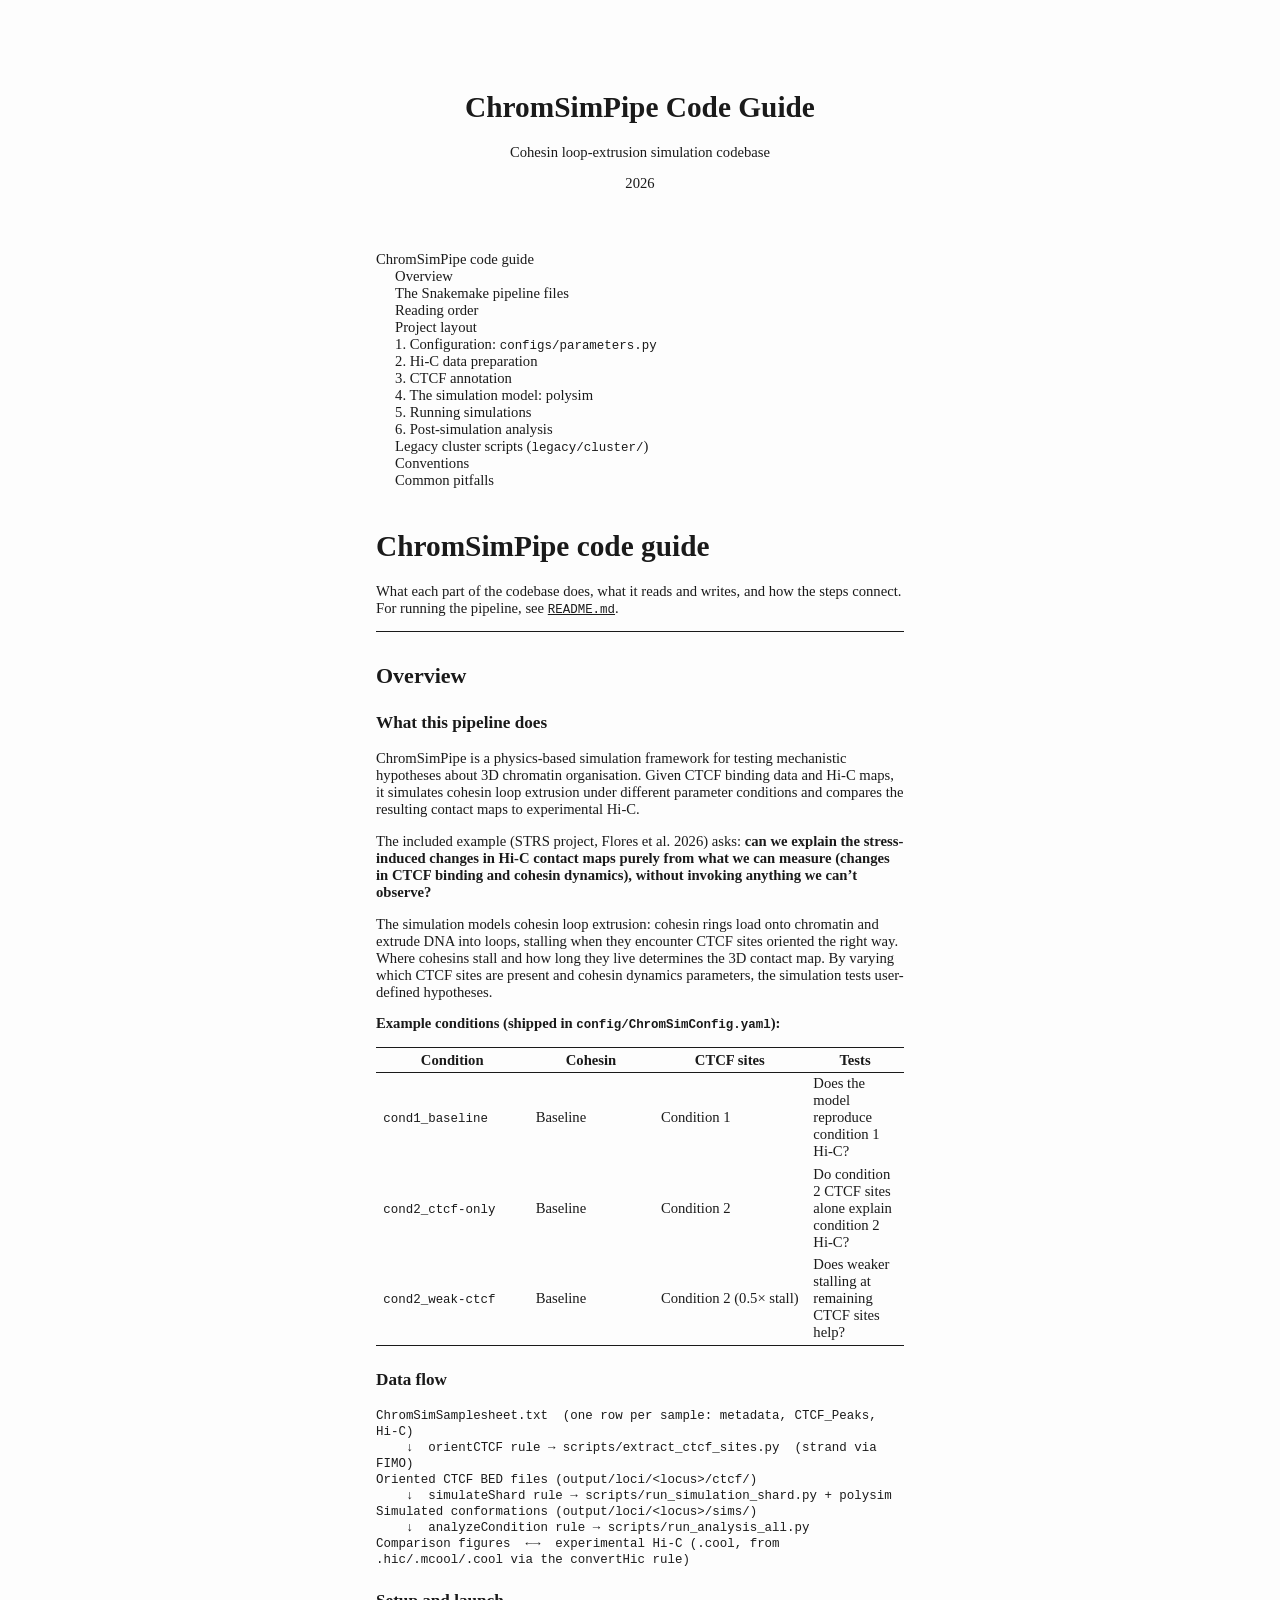
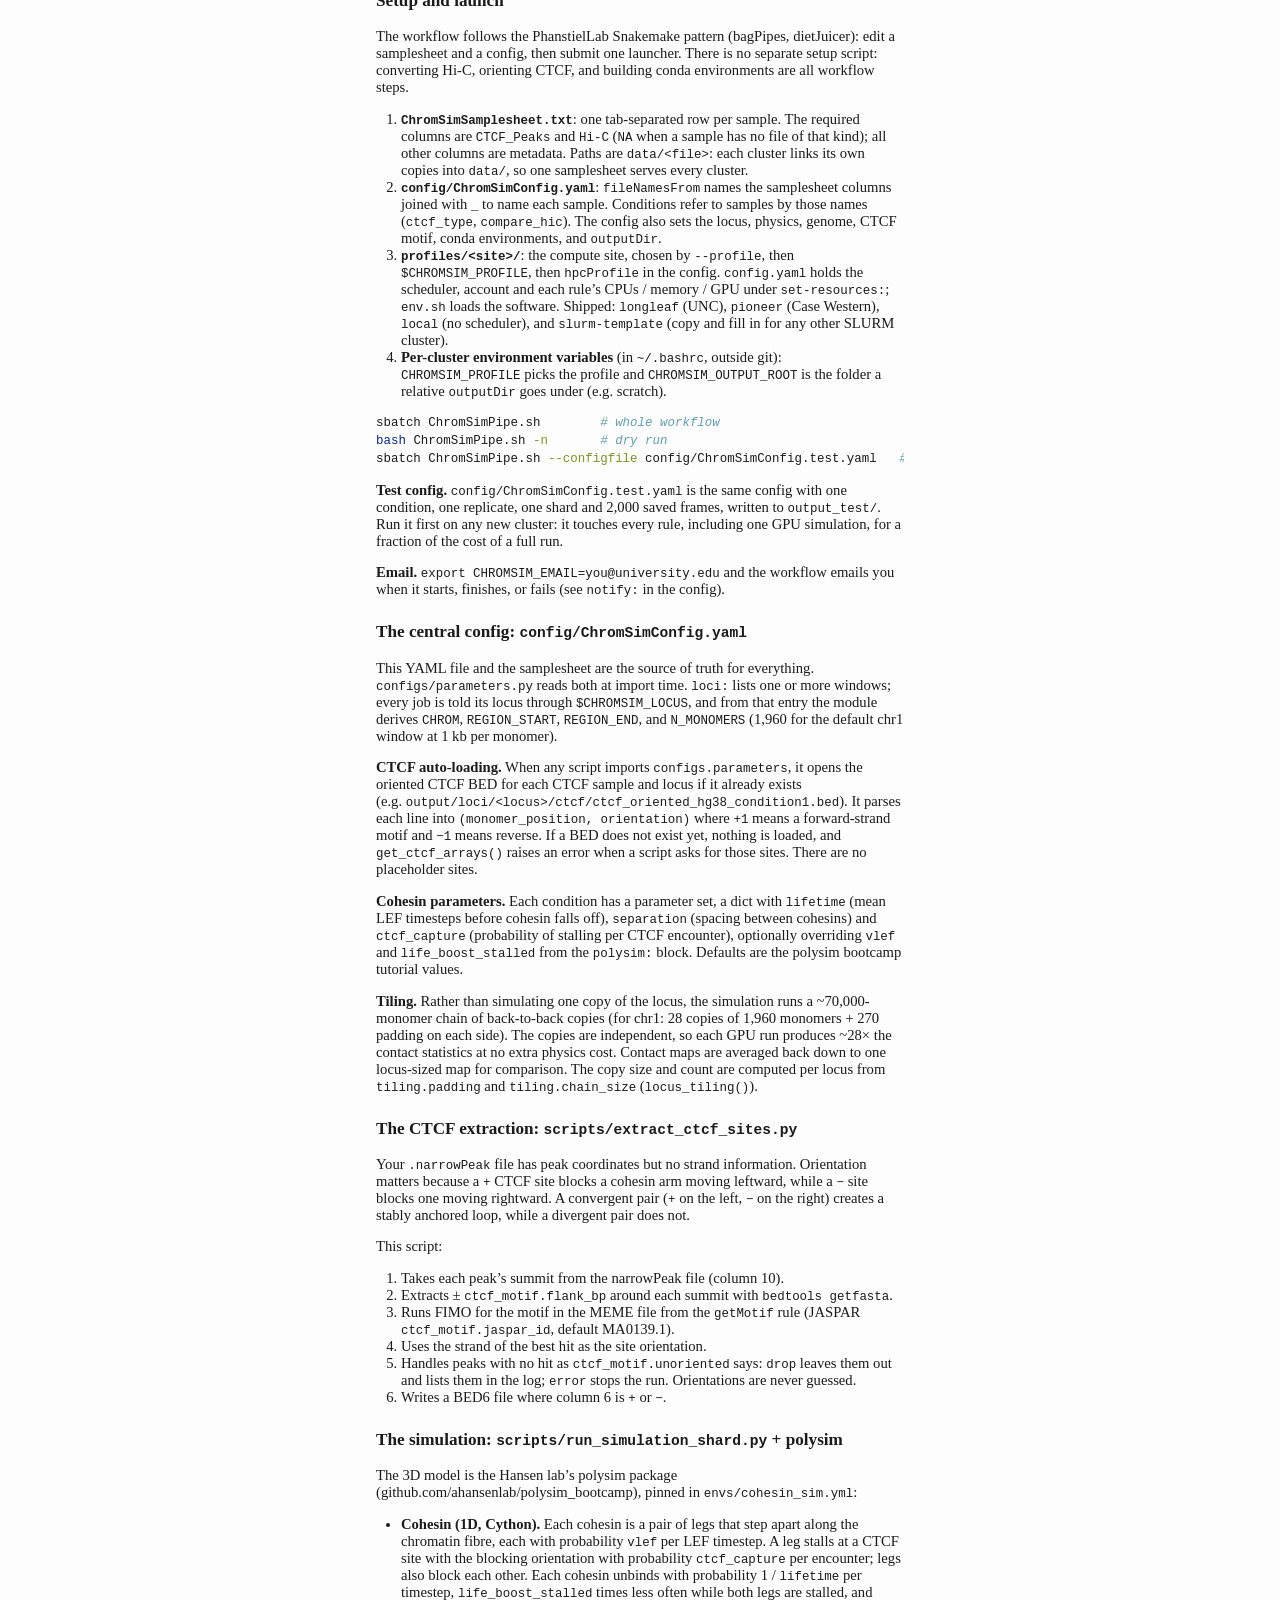
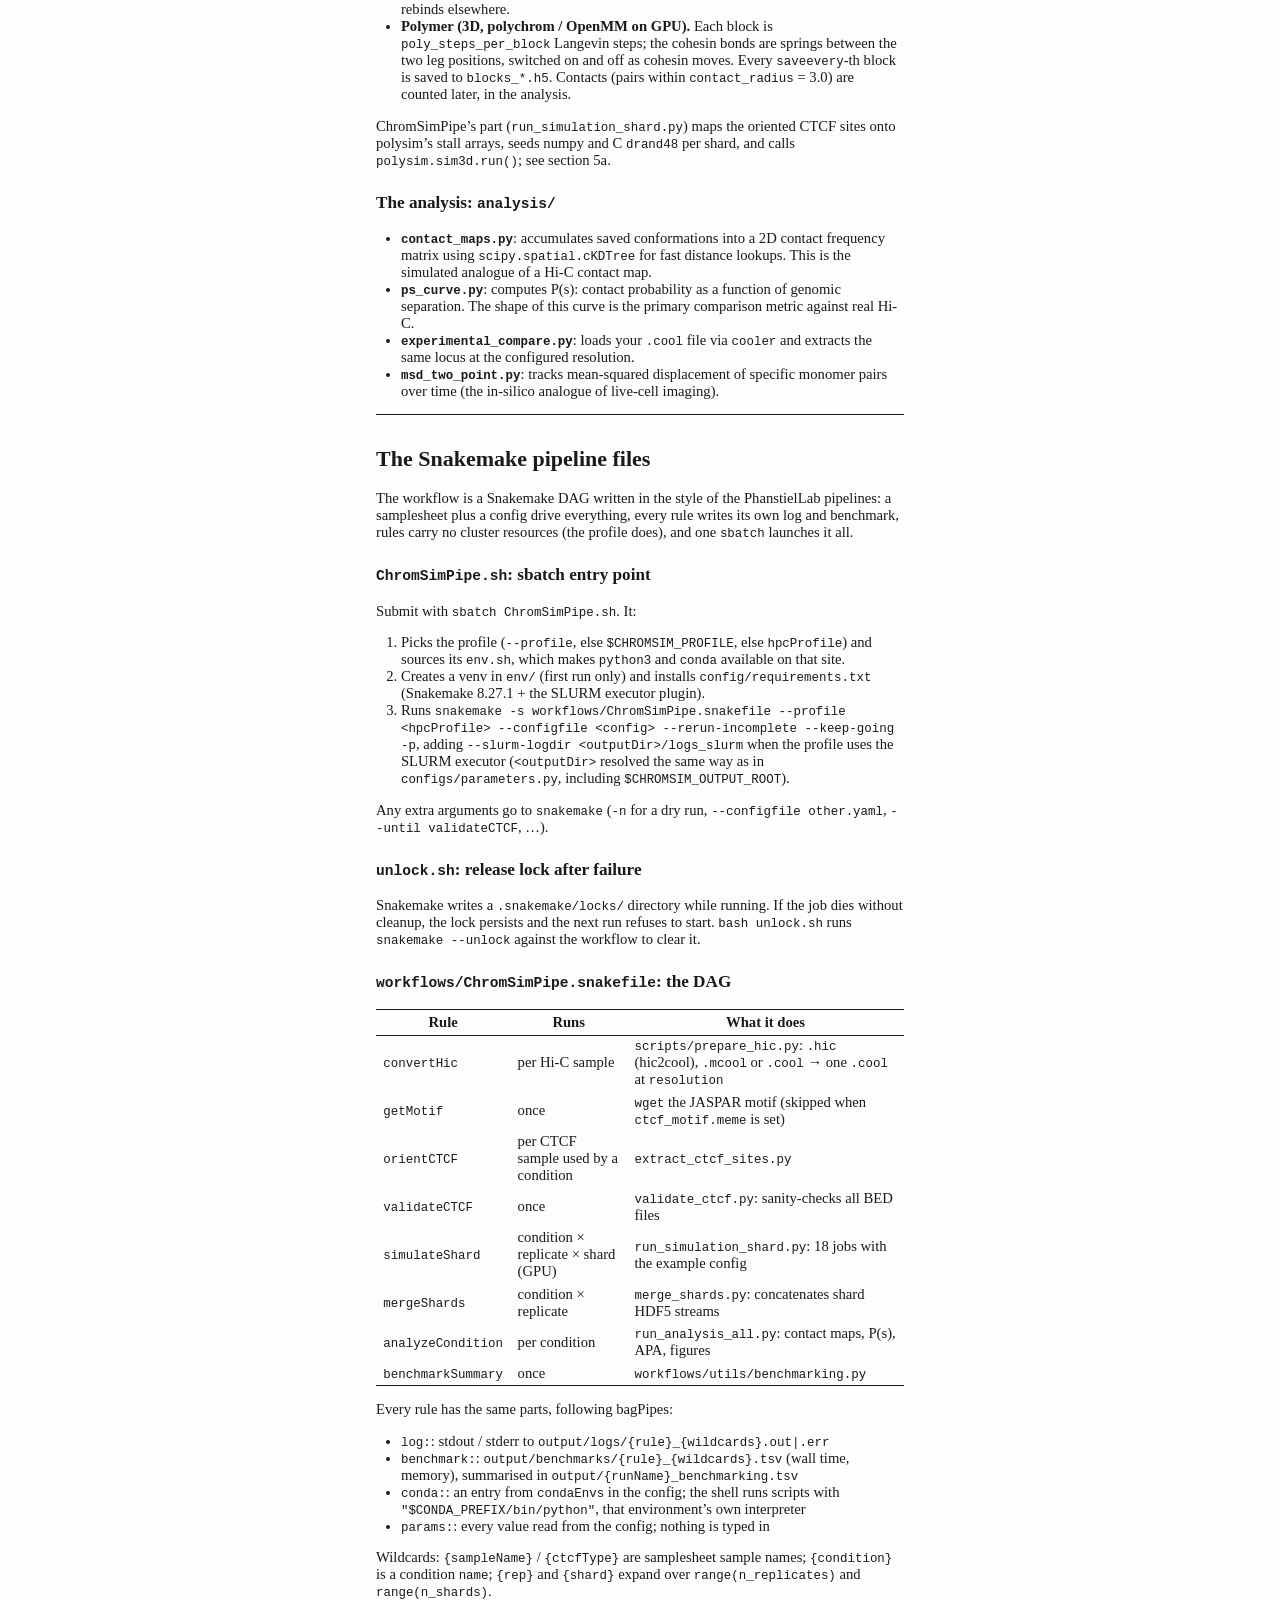
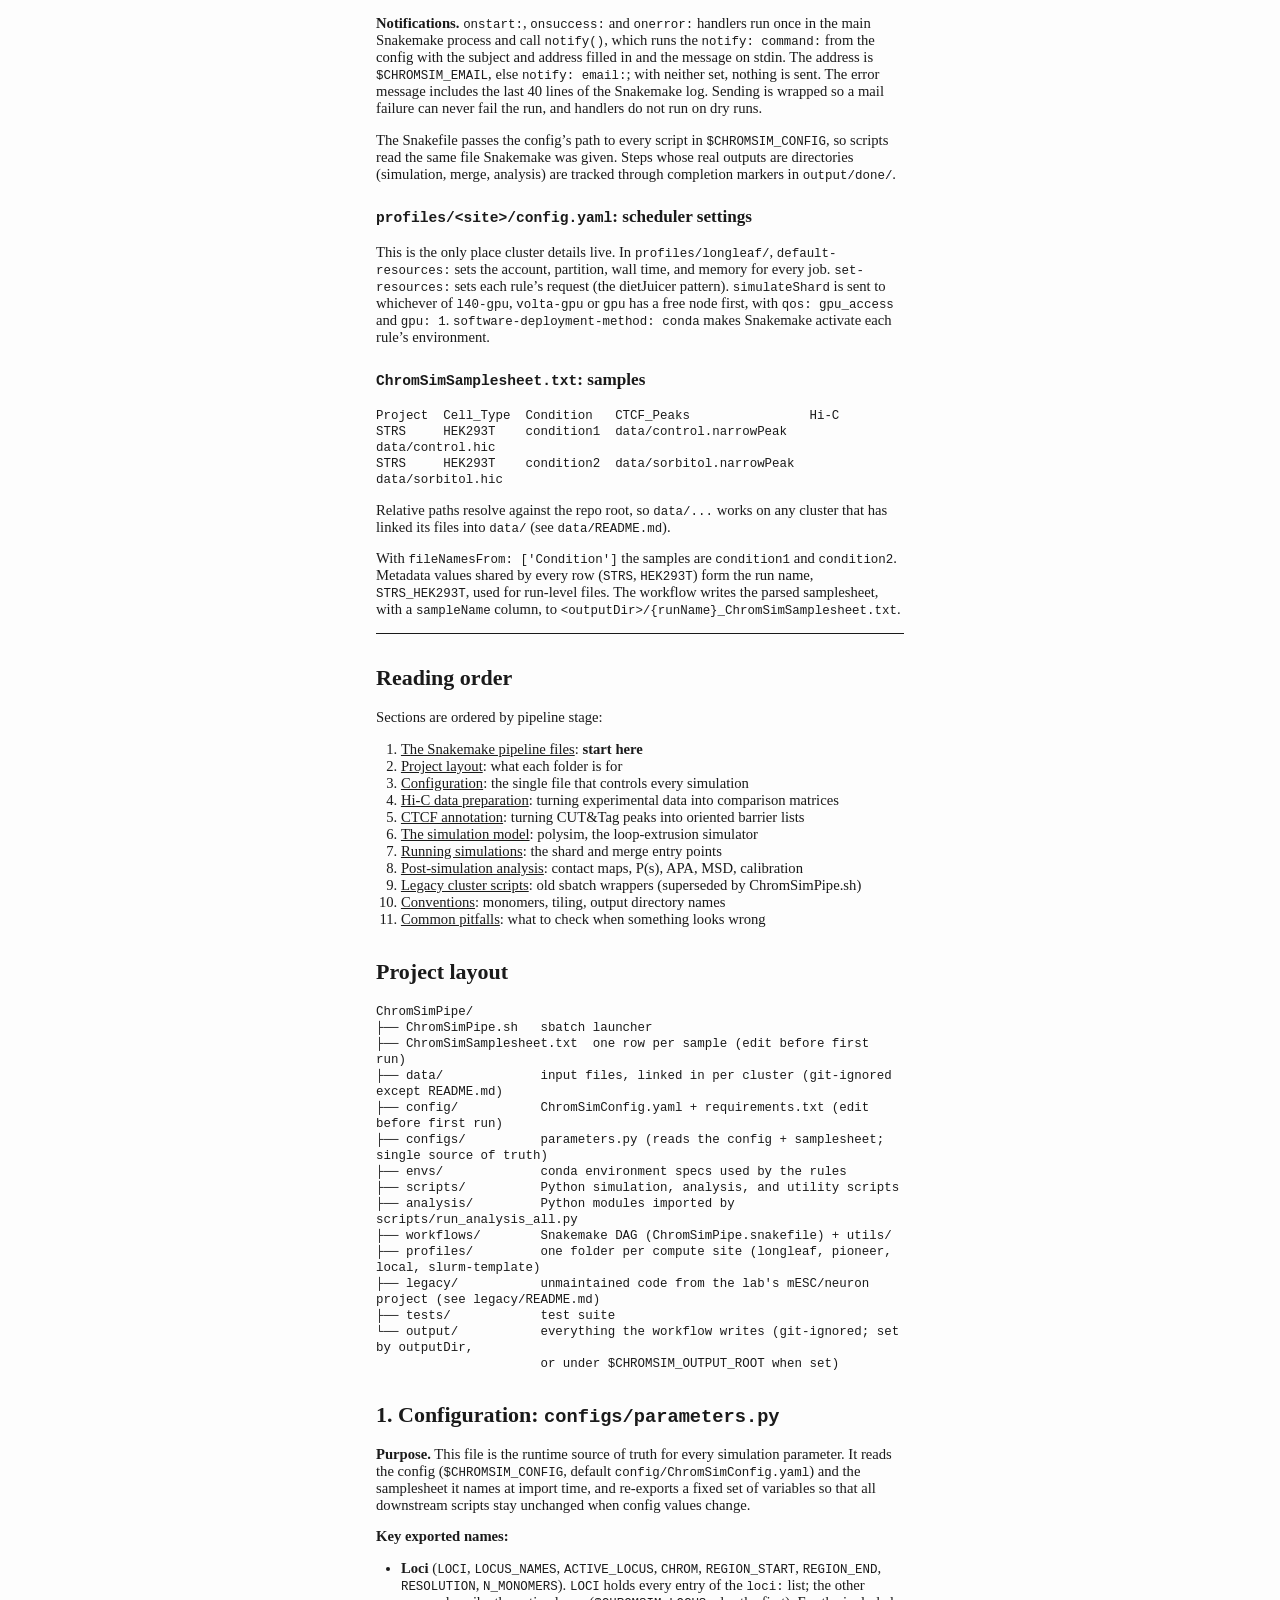
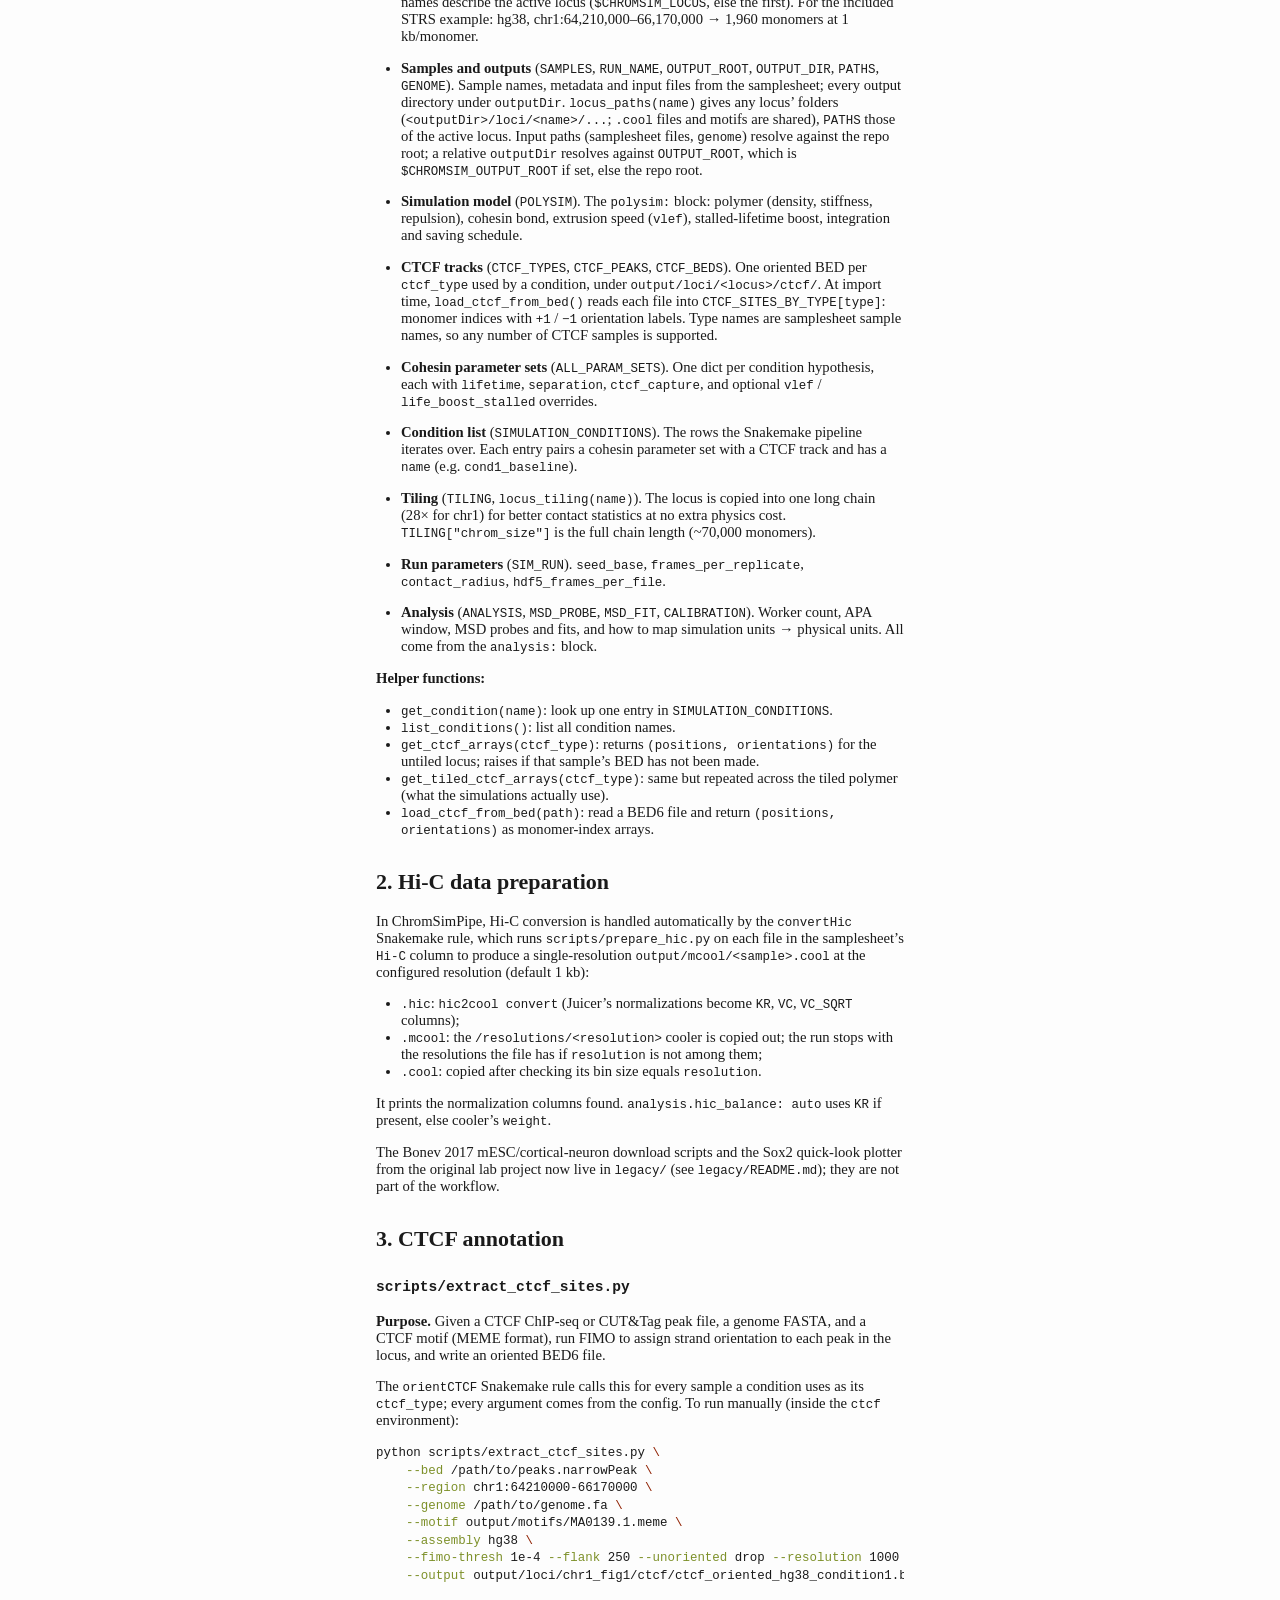
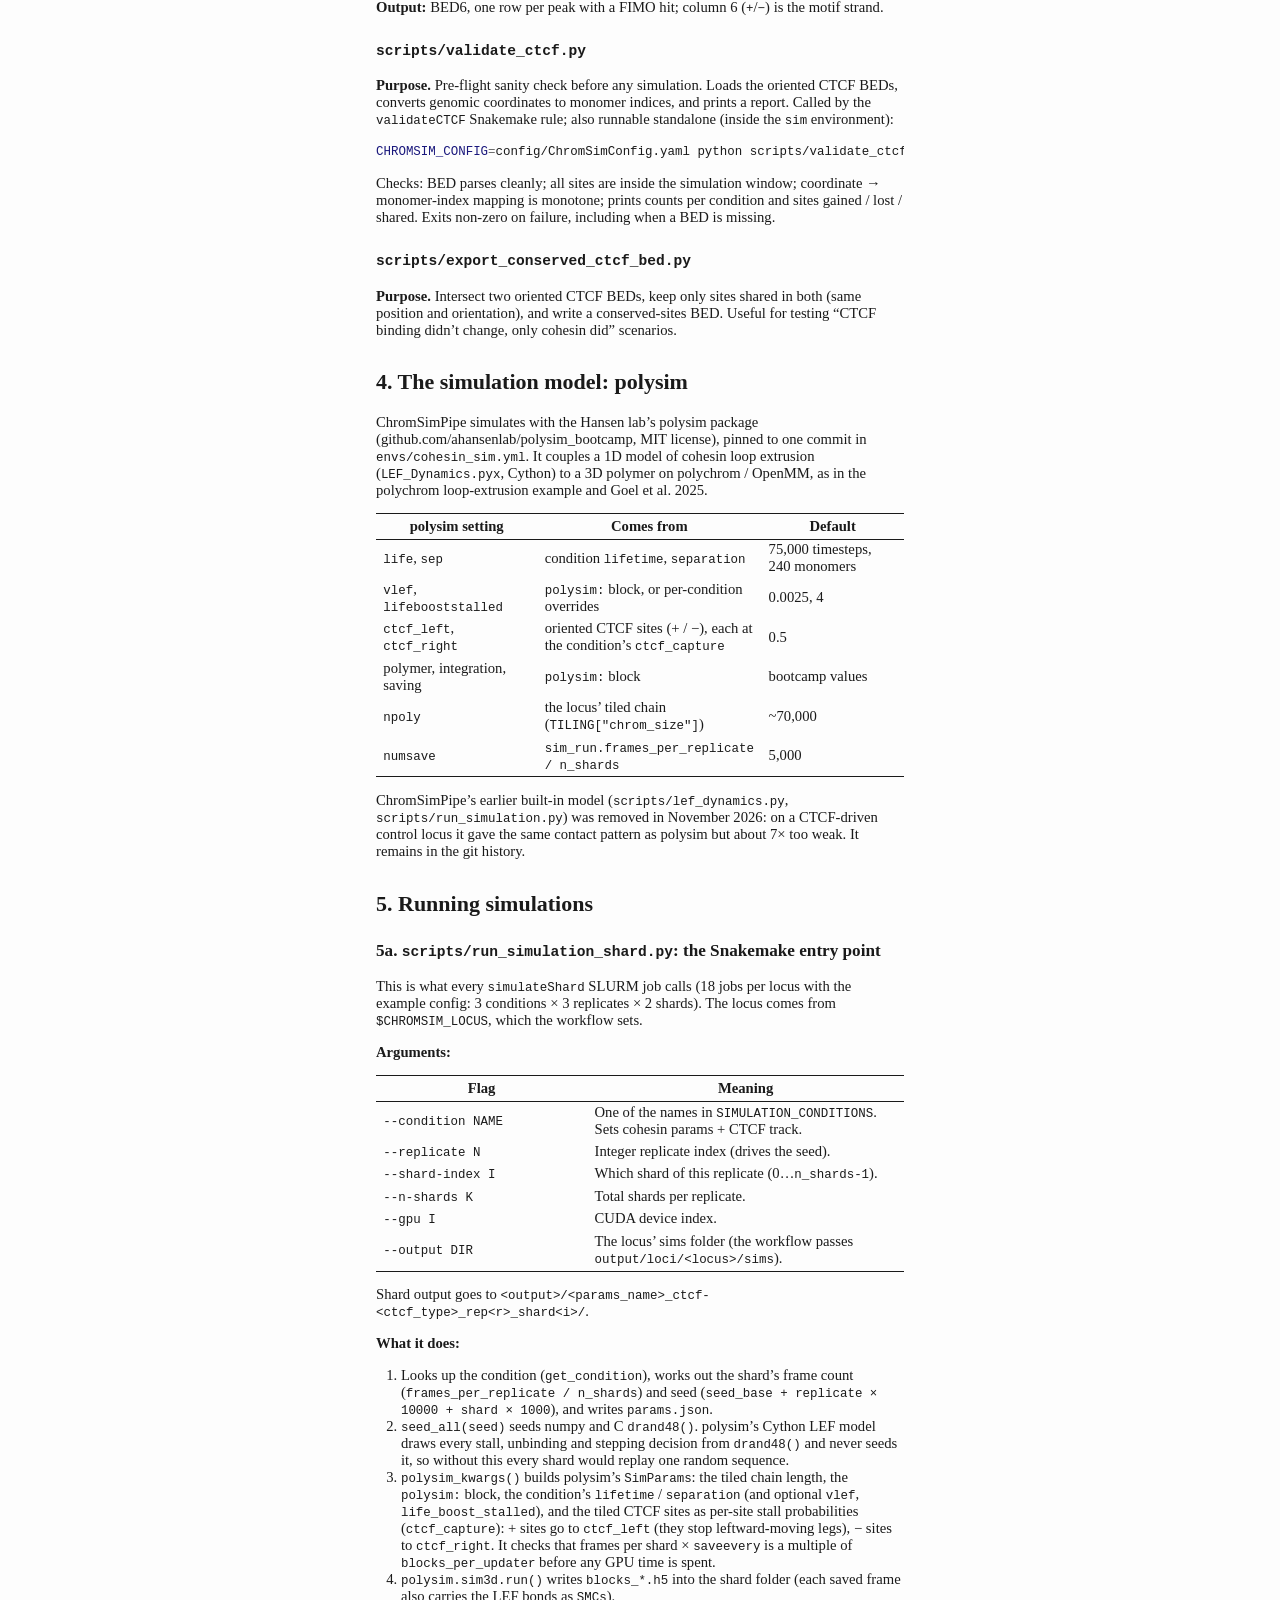
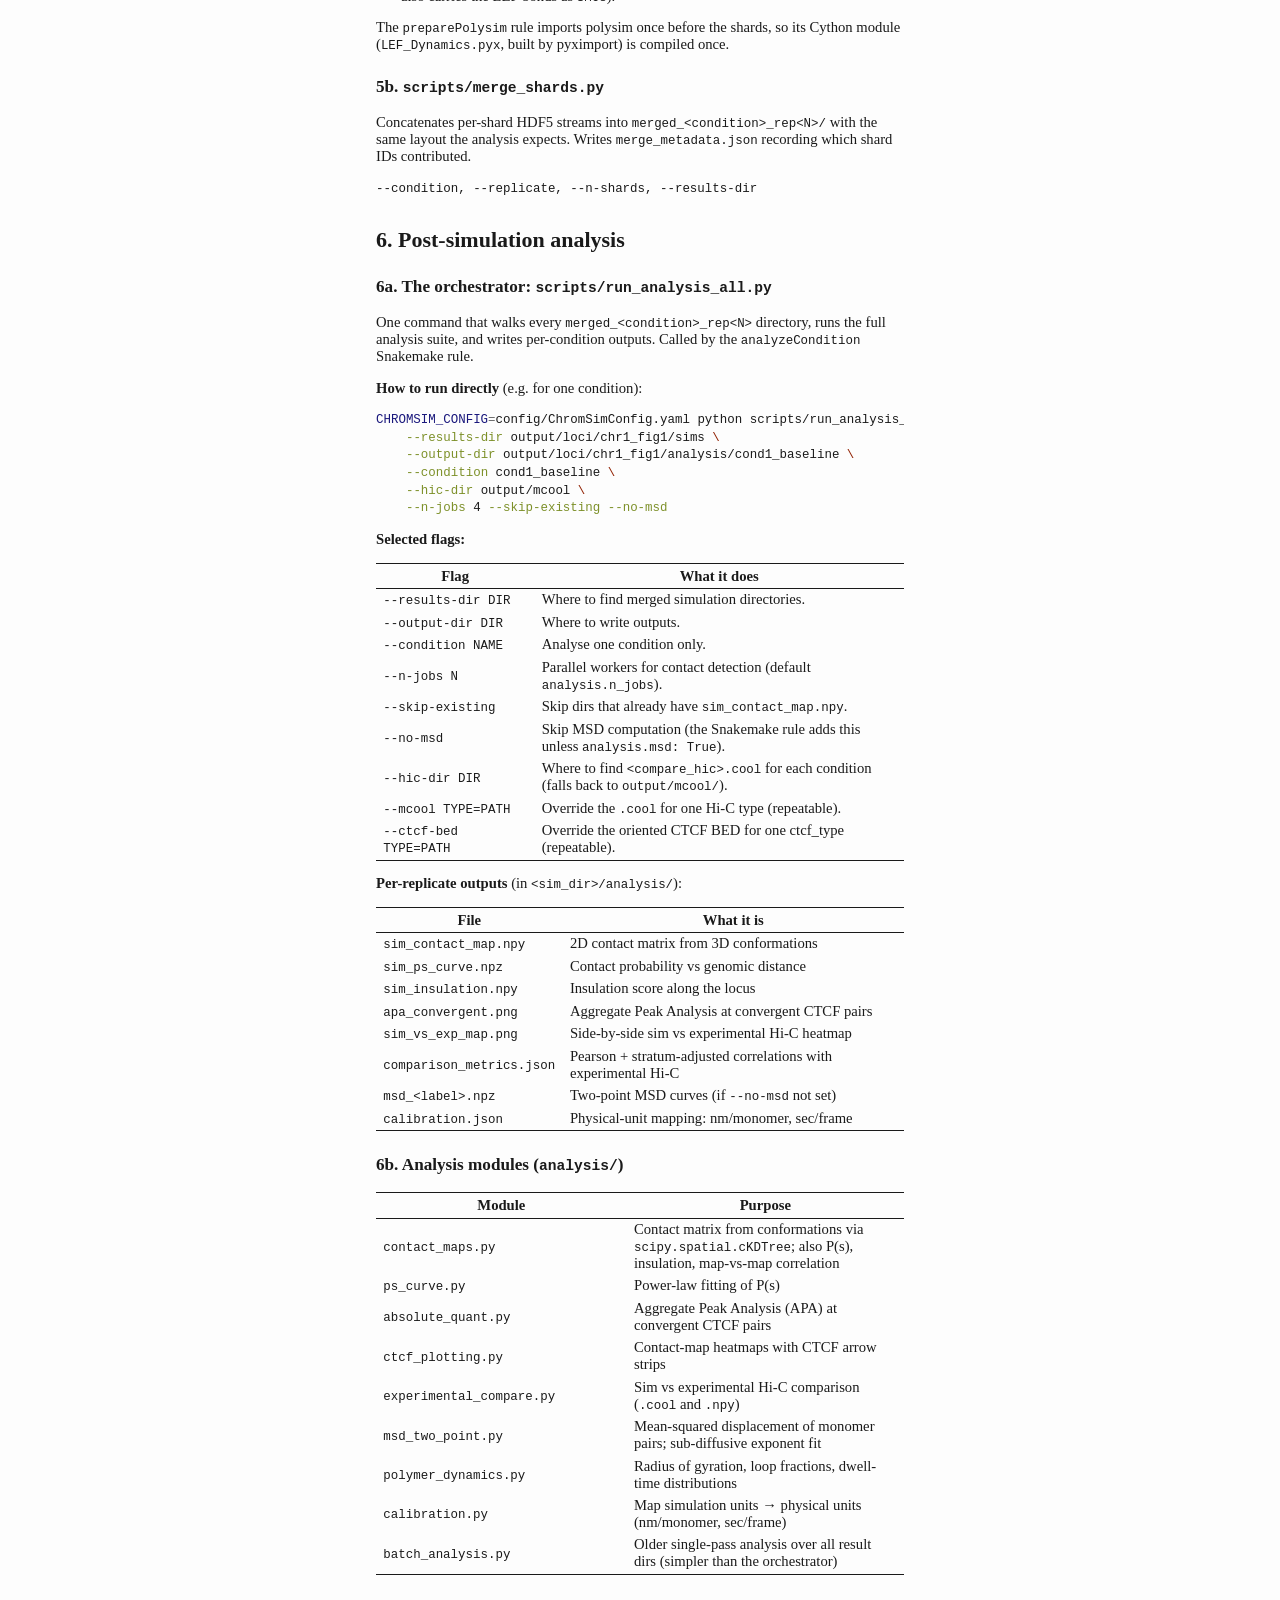
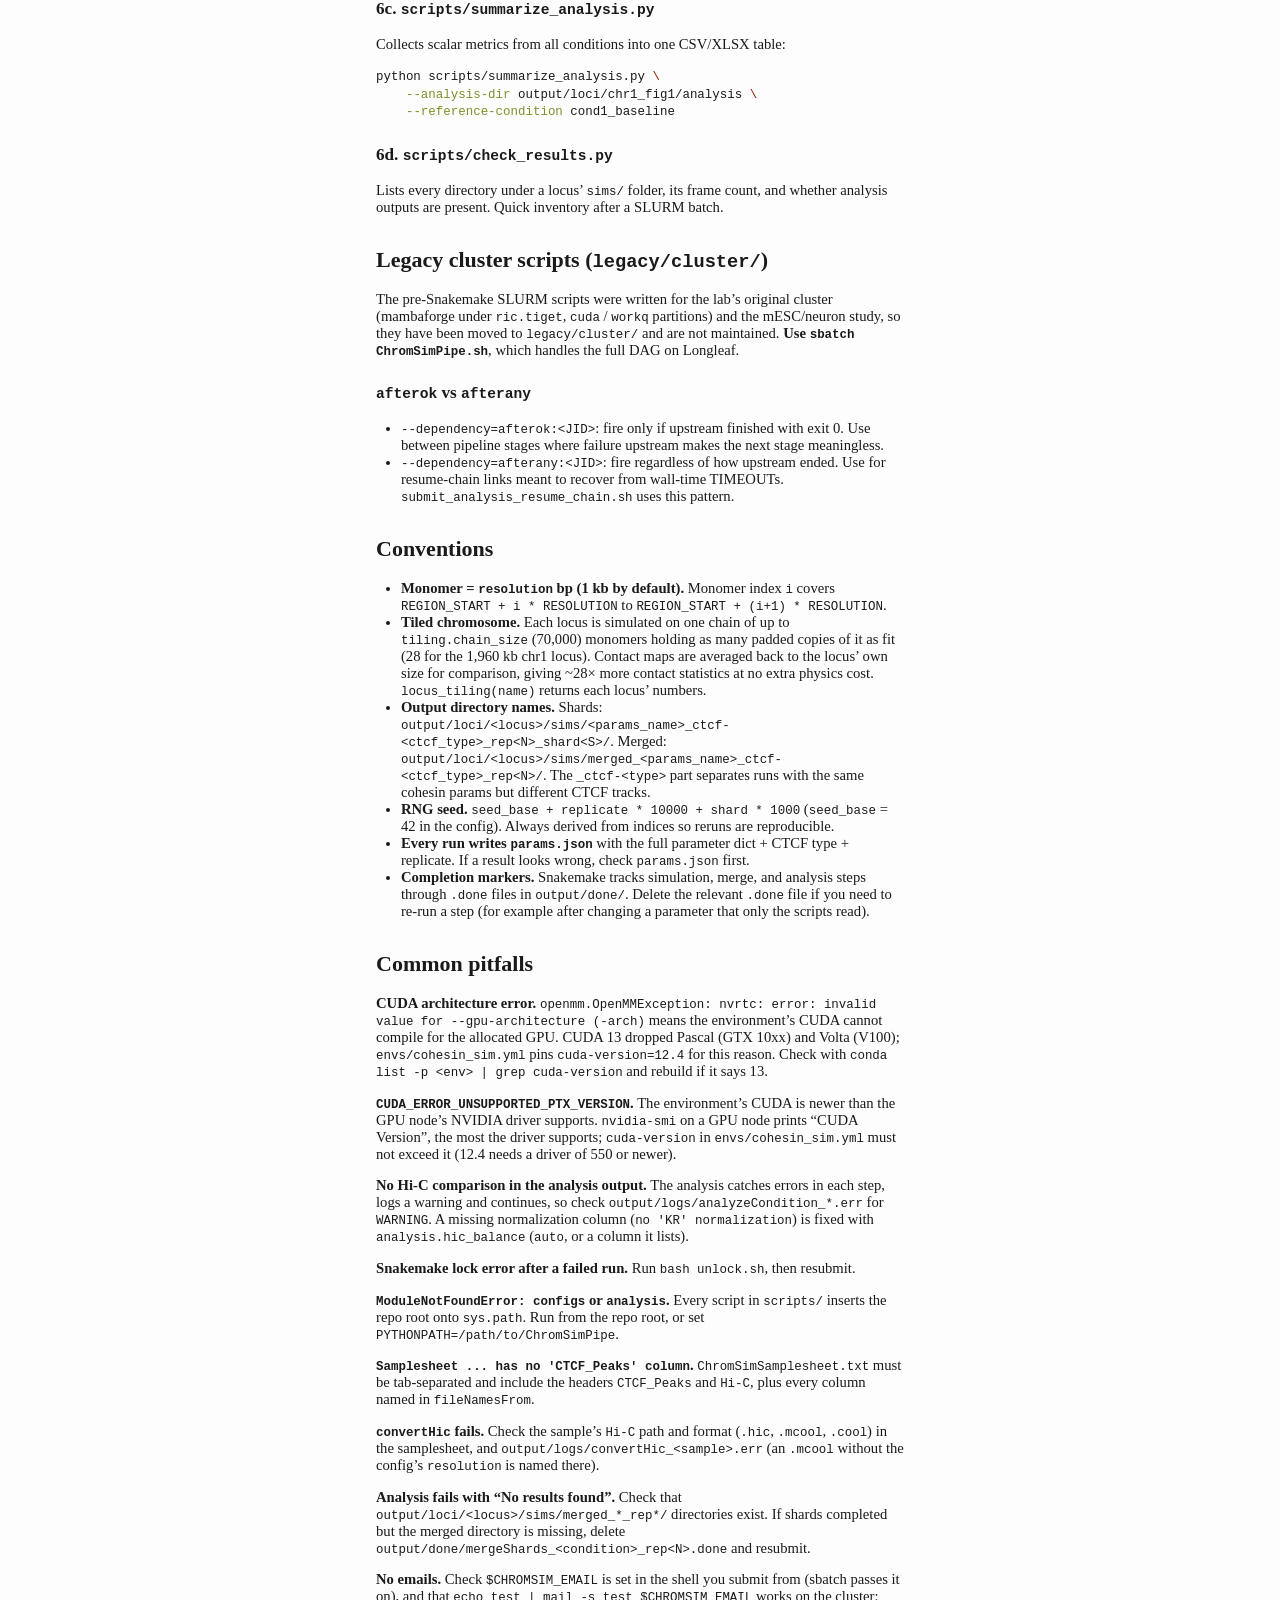
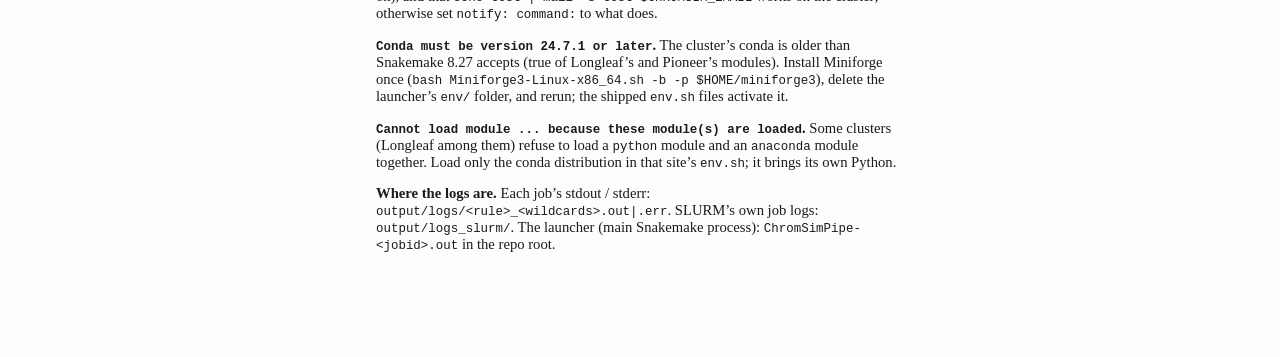
==== commit 040ca542: "Accept .mcool/.cool Hi-C; make data/ links optional" ====
--- a/CODE_GUIDE.html
+++ b/CODE_GUIDE.html
@@ -339,7 +339,7 @@
     ↓  simulateShard rule → scripts/run_simulation_shard.py + polysim
 Simulated conformations (output/loci/&lt;locus&gt;/sims/)
     ↓  analyzeCondition rule → scripts/run_analysis_all.py
-Comparison figures  ←→  experimental Hi-C (.cool, from .hic via the convertHic rule)</code></pre>
+Comparison figures  ←→  experimental Hi-C (.cool, from .hic/.mcool/.cool via the convertHic rule)</code></pre>
 <h3 id="setup-and-launch">Setup and launch</h3>
 <p>The workflow follows the PhanstielLab Snakemake pattern (bagPipes,
 dietJuicer): edit a samplesheet and a config, then submit one launcher.
@@ -539,8 +539,9 @@
 <tr class="odd">
 <td><code>convertHic</code></td>
 <td>per Hi-C sample</td>
-<td><code>hic2cool convert</code> <code>.hic</code> → <code>.cool</code>
-at <code>resolution</code></td>
+<td><code>scripts/prepare_hic.py</code>: <code>.hic</code> (hic2cool),
+<code>.mcool</code> or <code>.cool</code> → one <code>.cool</code> at
+<code>resolution</code></td>
 </tr>
 <tr class="even">
 <td><code>getMotif</code></td>
@@ -770,11 +771,25 @@
 </ul>
 <h2 id="hi-c-data-preparation">2. Hi-C data preparation</h2>
 <p>In ChromSimPipe, Hi-C conversion is handled automatically by the
-<code>convertHic</code> Snakemake rule: it calls
-<code>hic2cool convert</code> on each <code>.hic</code> file in the
-samplesheet’s <code>Hi-C</code> column to produce a single-resolution
+<code>convertHic</code> Snakemake rule, which runs
+<code>scripts/prepare_hic.py</code> on each file in the samplesheet’s
+<code>Hi-C</code> column to produce a single-resolution
 <code>output/mcool/&lt;sample&gt;.cool</code> at the configured
-resolution (default 1 kb).</p>
+resolution (default 1 kb):</p>
+<ul>
+<li><code>.hic</code>: <code>hic2cool convert</code> (Juicer’s
+normalizations become <code>KR</code>, <code>VC</code>,
+<code>VC_SQRT</code> columns);</li>
+<li><code>.mcool</code>: the
+<code>/resolutions/&lt;resolution&gt;</code> cooler is copied out; the
+run stops with the resolutions the file has if <code>resolution</code>
+is not among them;</li>
+<li><code>.cool</code>: copied after checking its bin size equals
+<code>resolution</code>.</li>
+</ul>
+<p>It prints the normalization columns found.
+<code>analysis.hic_balance: auto</code> uses <code>KR</code> if present,
+else cooler’s <code>weight</code>.</p>
 <p>The Bonev 2017 mESC/cortical-neuron download scripts and the Sox2
 quick-look plotter from the original lab project now live in
 <code>legacy/</code> (see <code>legacy/README.md</code>); they are not
@@ -1223,7 +1238,8 @@
 check <code>output/logs/analyzeCondition_*.err</code> for
 <code>WARNING</code>. A missing normalization column
 (<code>no 'KR' normalization</code>) is fixed with
-<code>analysis.hic_balance</code>.</p>
+<code>analysis.hic_balance</code> (<code>auto</code>, or a column it
+lists).</p>
 <p><strong>Snakemake lock error after a failed run.</strong> Run
 <code>bash unlock.sh</code>, then resubmit.</p>
 <p><strong><code>ModuleNotFoundError: configs</code> or
@@ -1234,9 +1250,12 @@
 <code>ChromSimSamplesheet.txt</code> must be tab-separated and include
 the headers <code>CTCF_Peaks</code> and <code>Hi-C</code>, plus every
 column named in <code>fileNamesFrom</code>.</p>
-<p><strong><code>hic2cool</code> fails.</strong> Check the sample’s
-<code>Hi-C</code> path in the samplesheet, and
-<code>output/logs/convertHic_&lt;sample&gt;.err</code>.</p>
+<p><strong><code>convertHic</code> fails.</strong> Check the sample’s
+<code>Hi-C</code> path and format (<code>.hic</code>,
+<code>.mcool</code>, <code>.cool</code>) in the samplesheet, and
+<code>output/logs/convertHic_&lt;sample&gt;.err</code> (an
+<code>.mcool</code> without the config’s <code>resolution</code> is
+named there).</p>
 <p><strong>Analysis fails with “No results found”.</strong> Check that
 <code>output/loci/&lt;locus&gt;/sims/merged_*_rep*/</code> directories
 exist. If shards completed but the merged directory is missing, delete
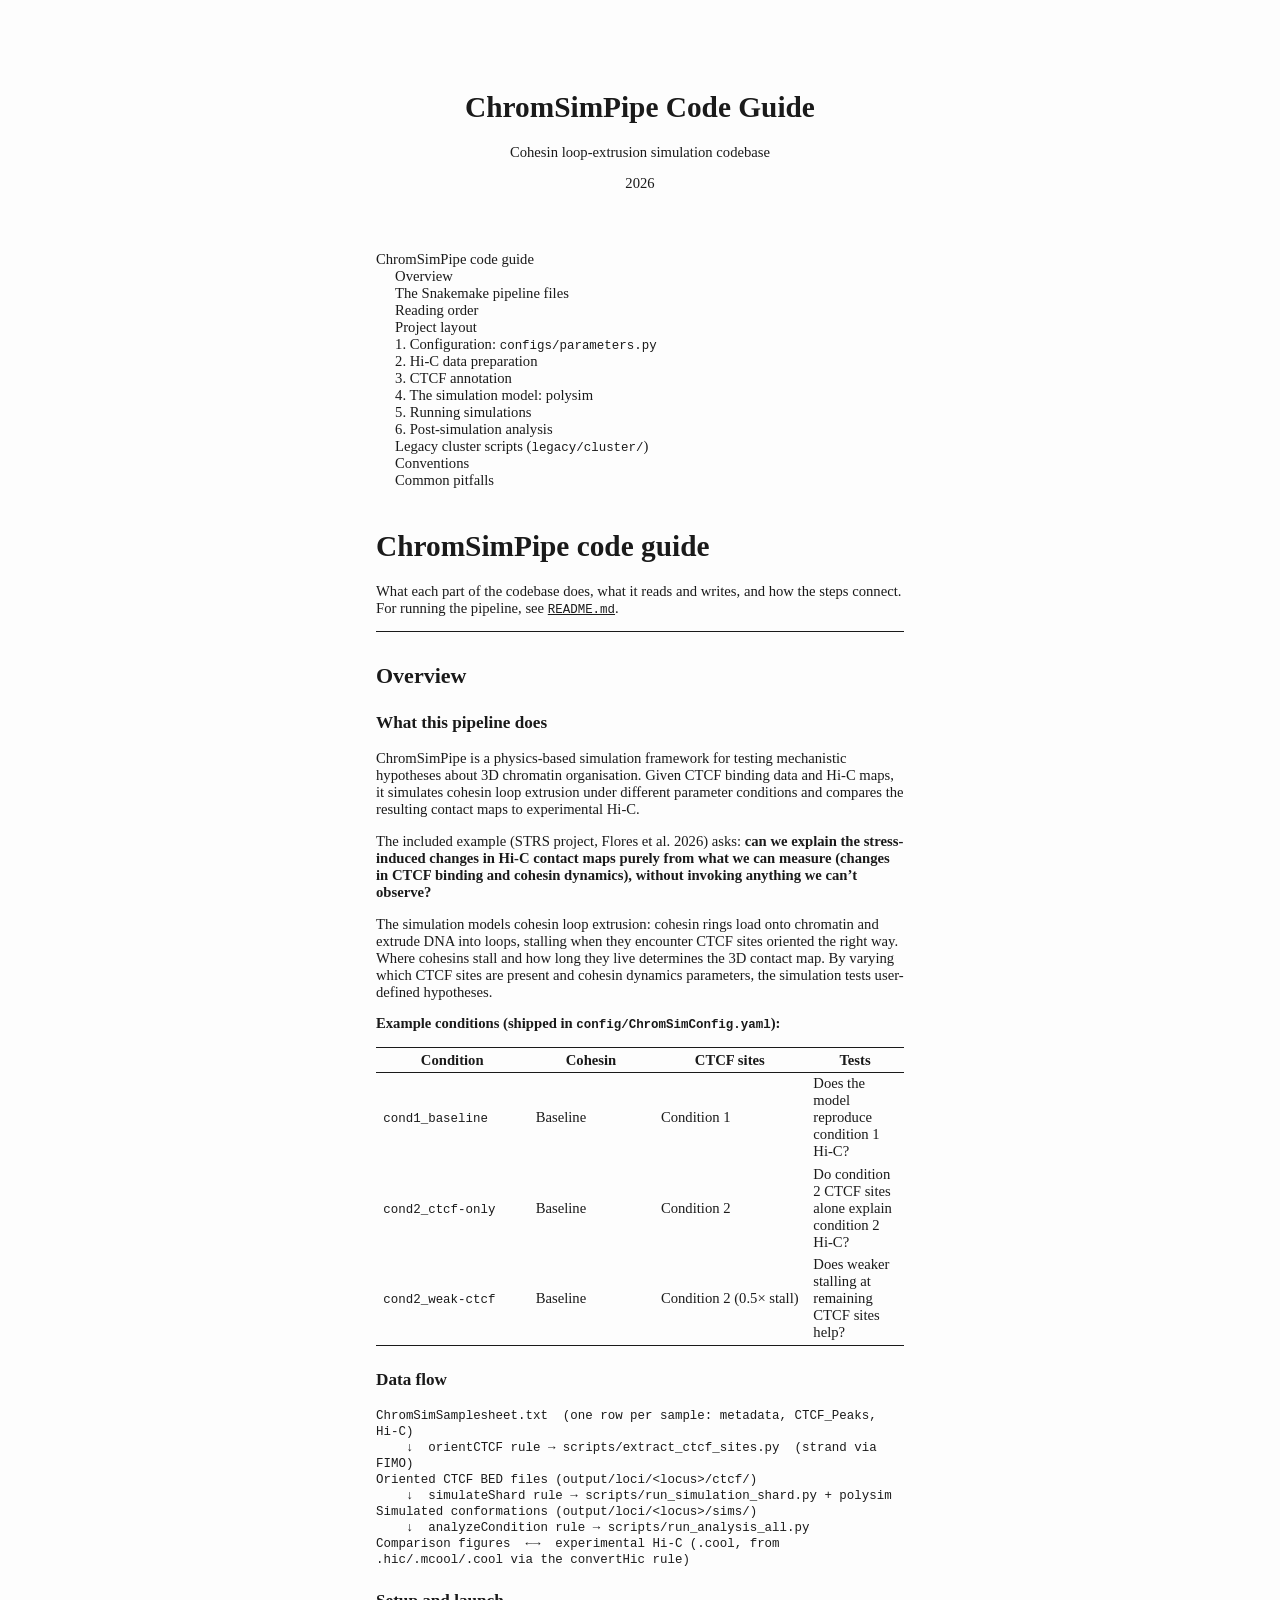
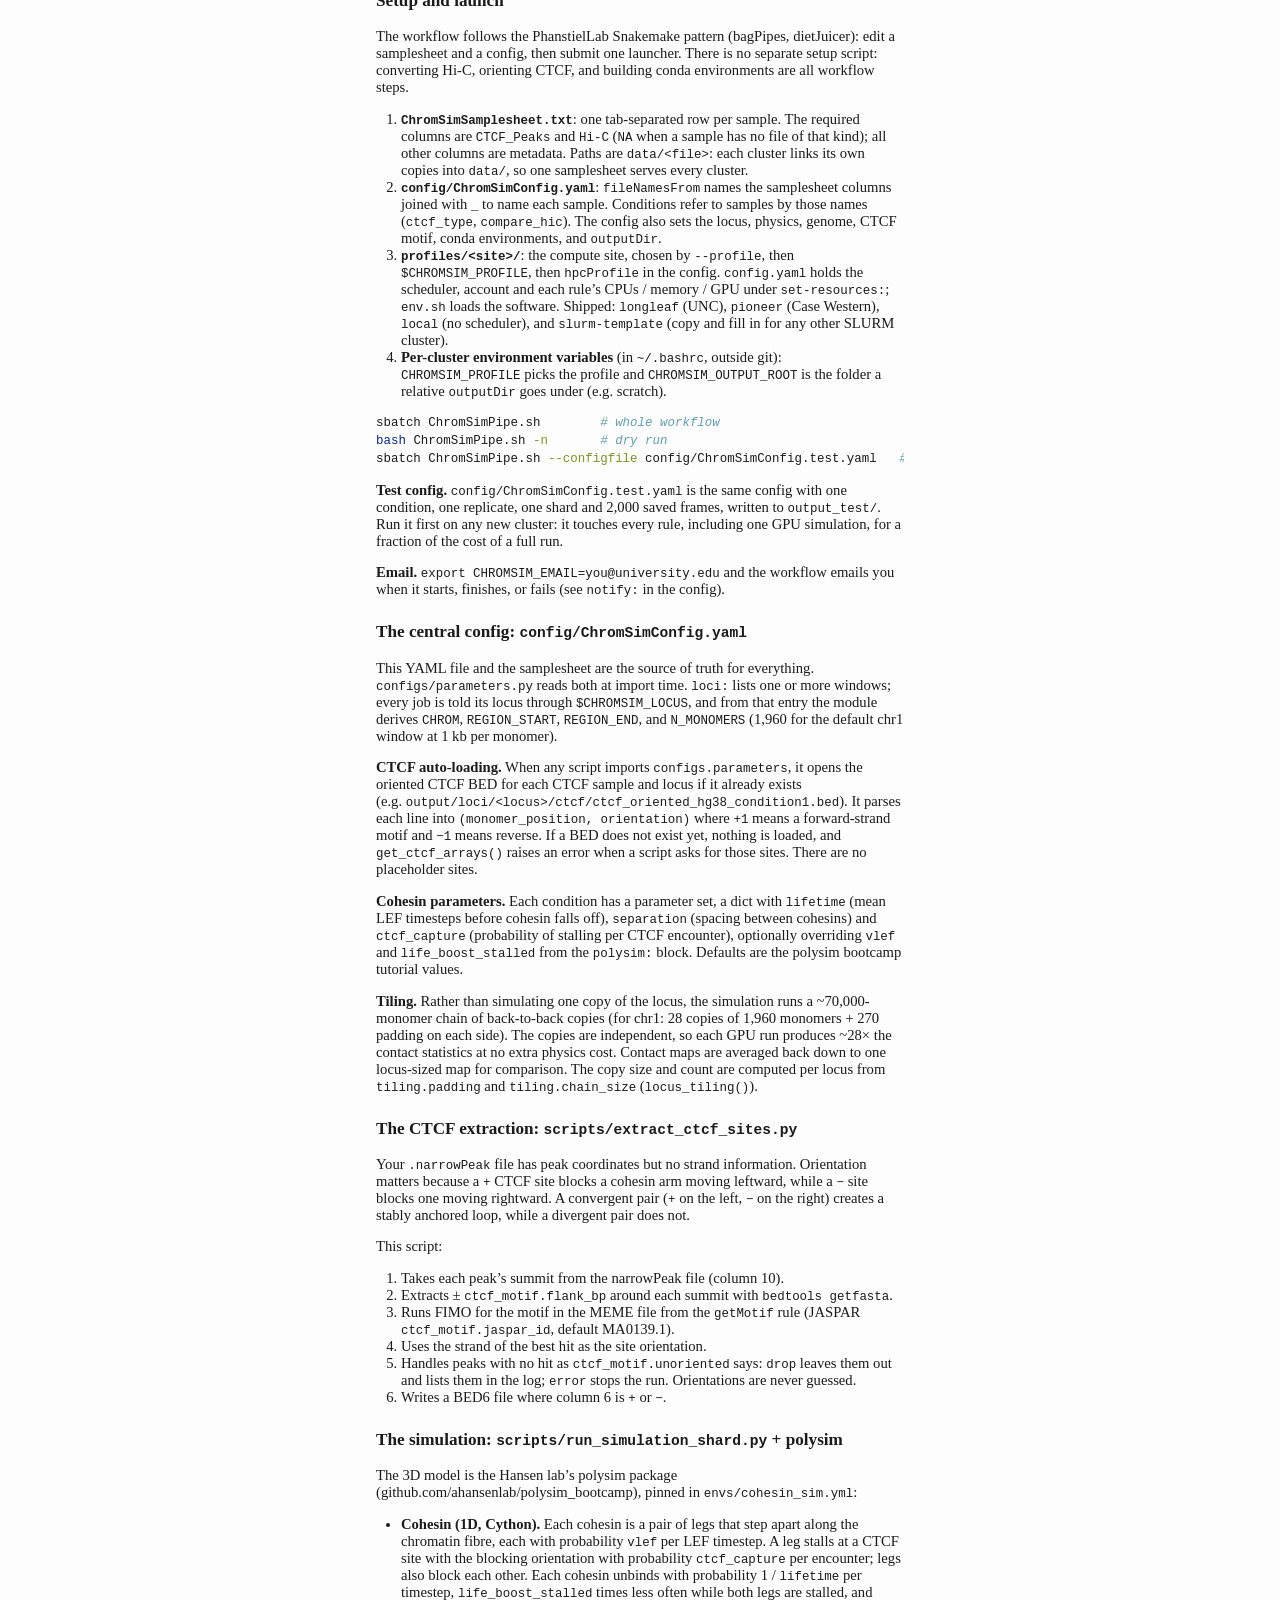
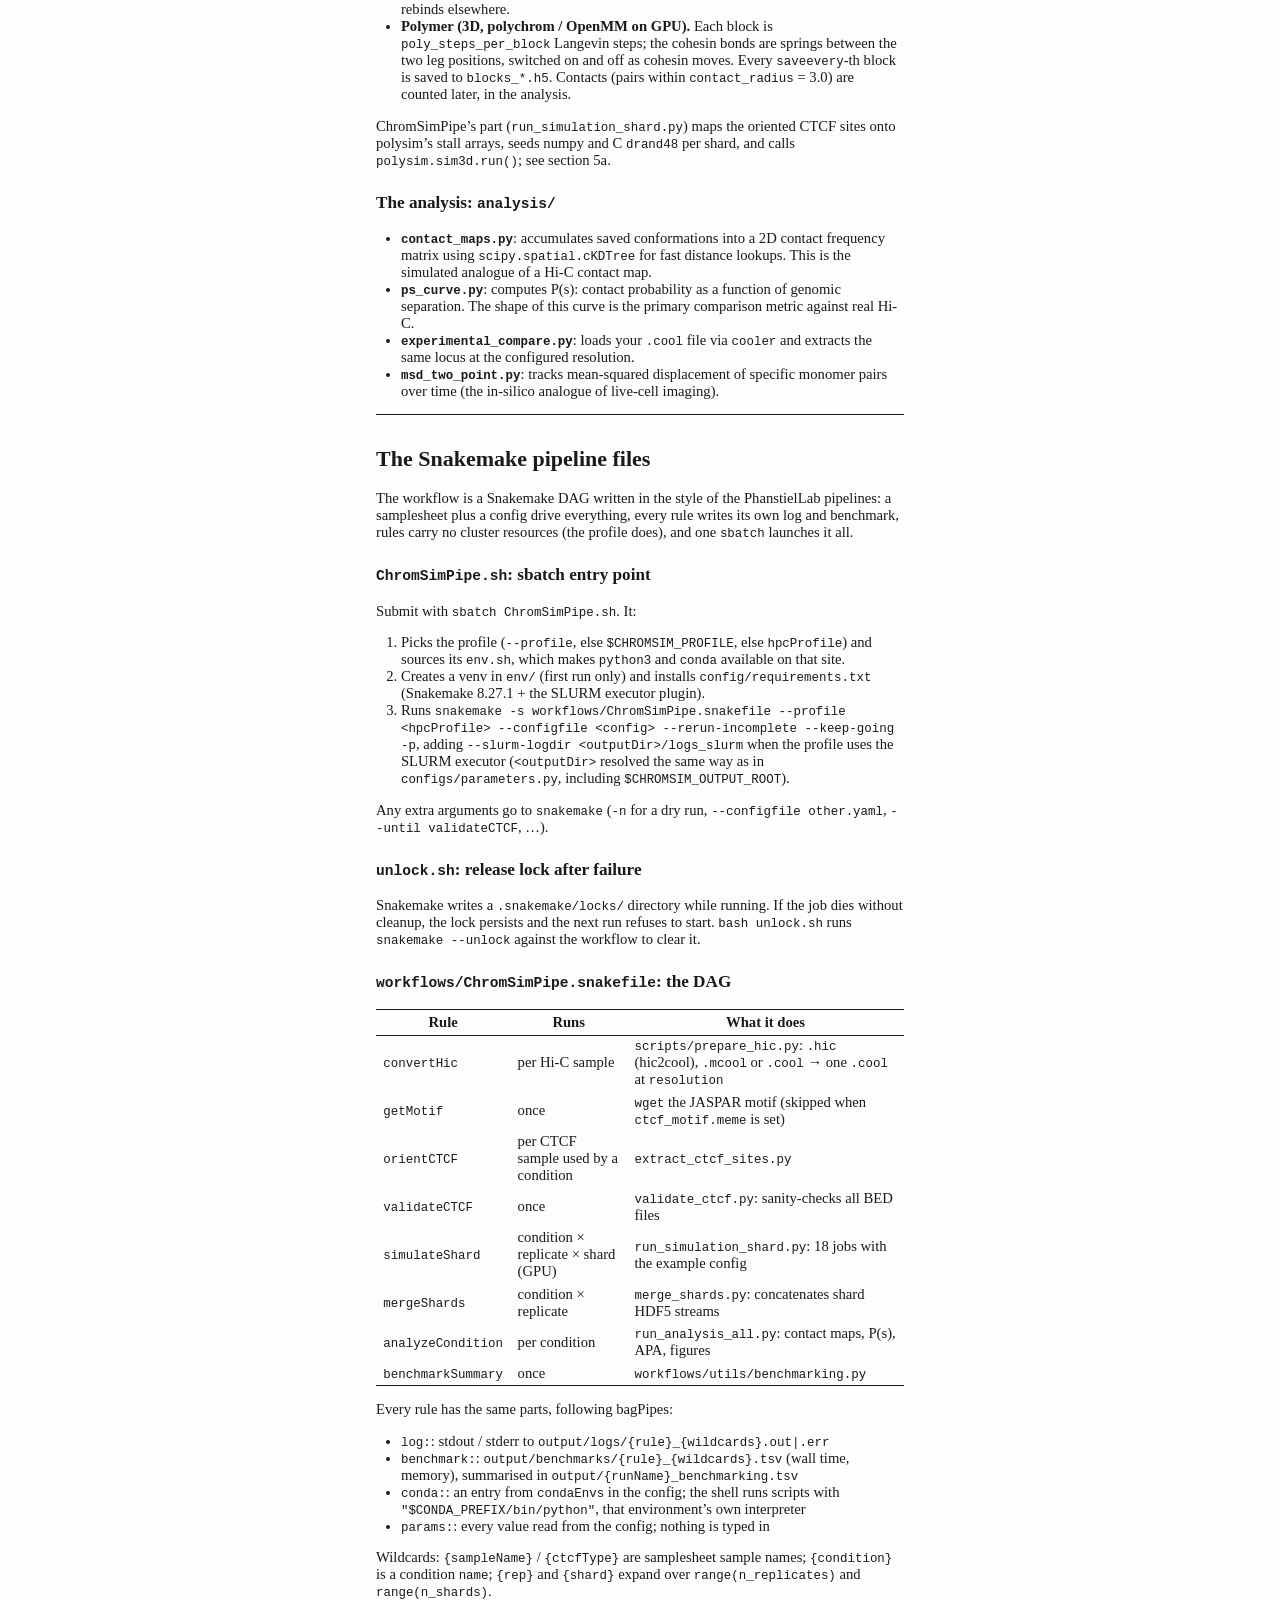
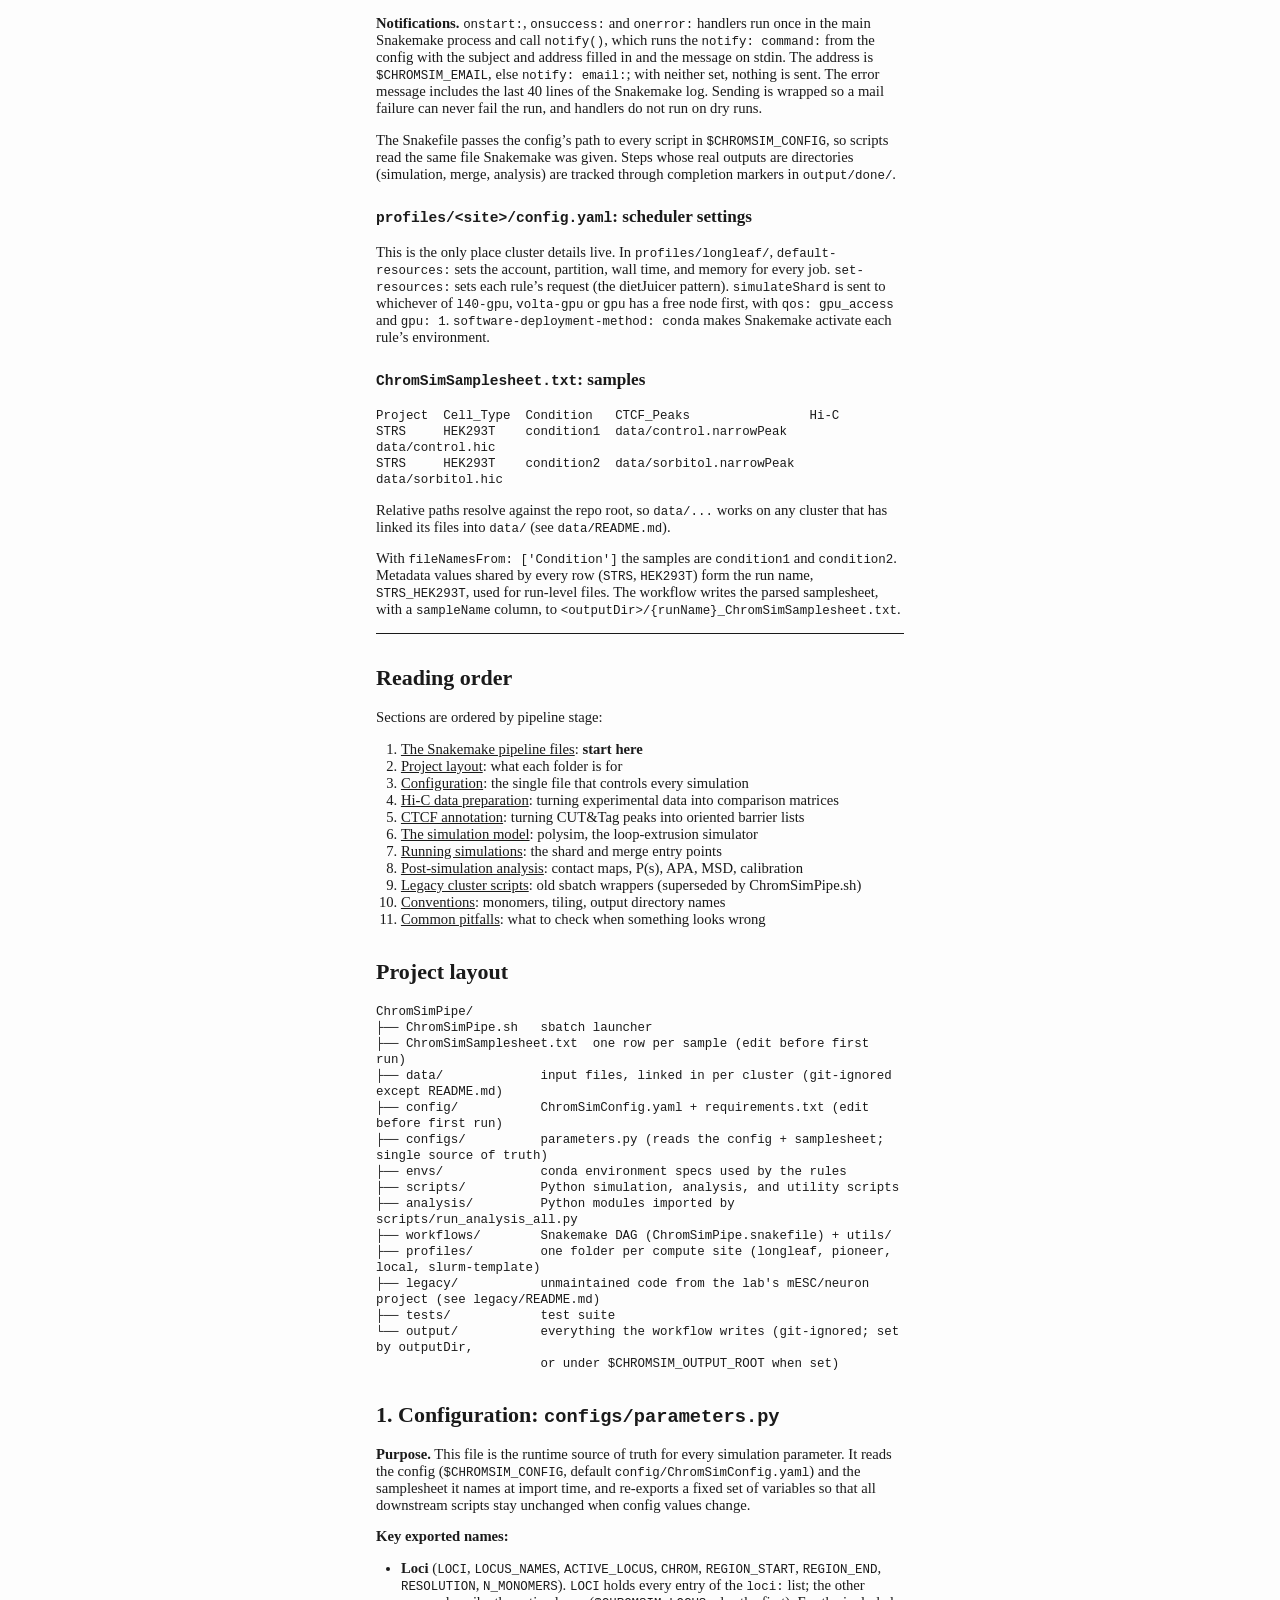
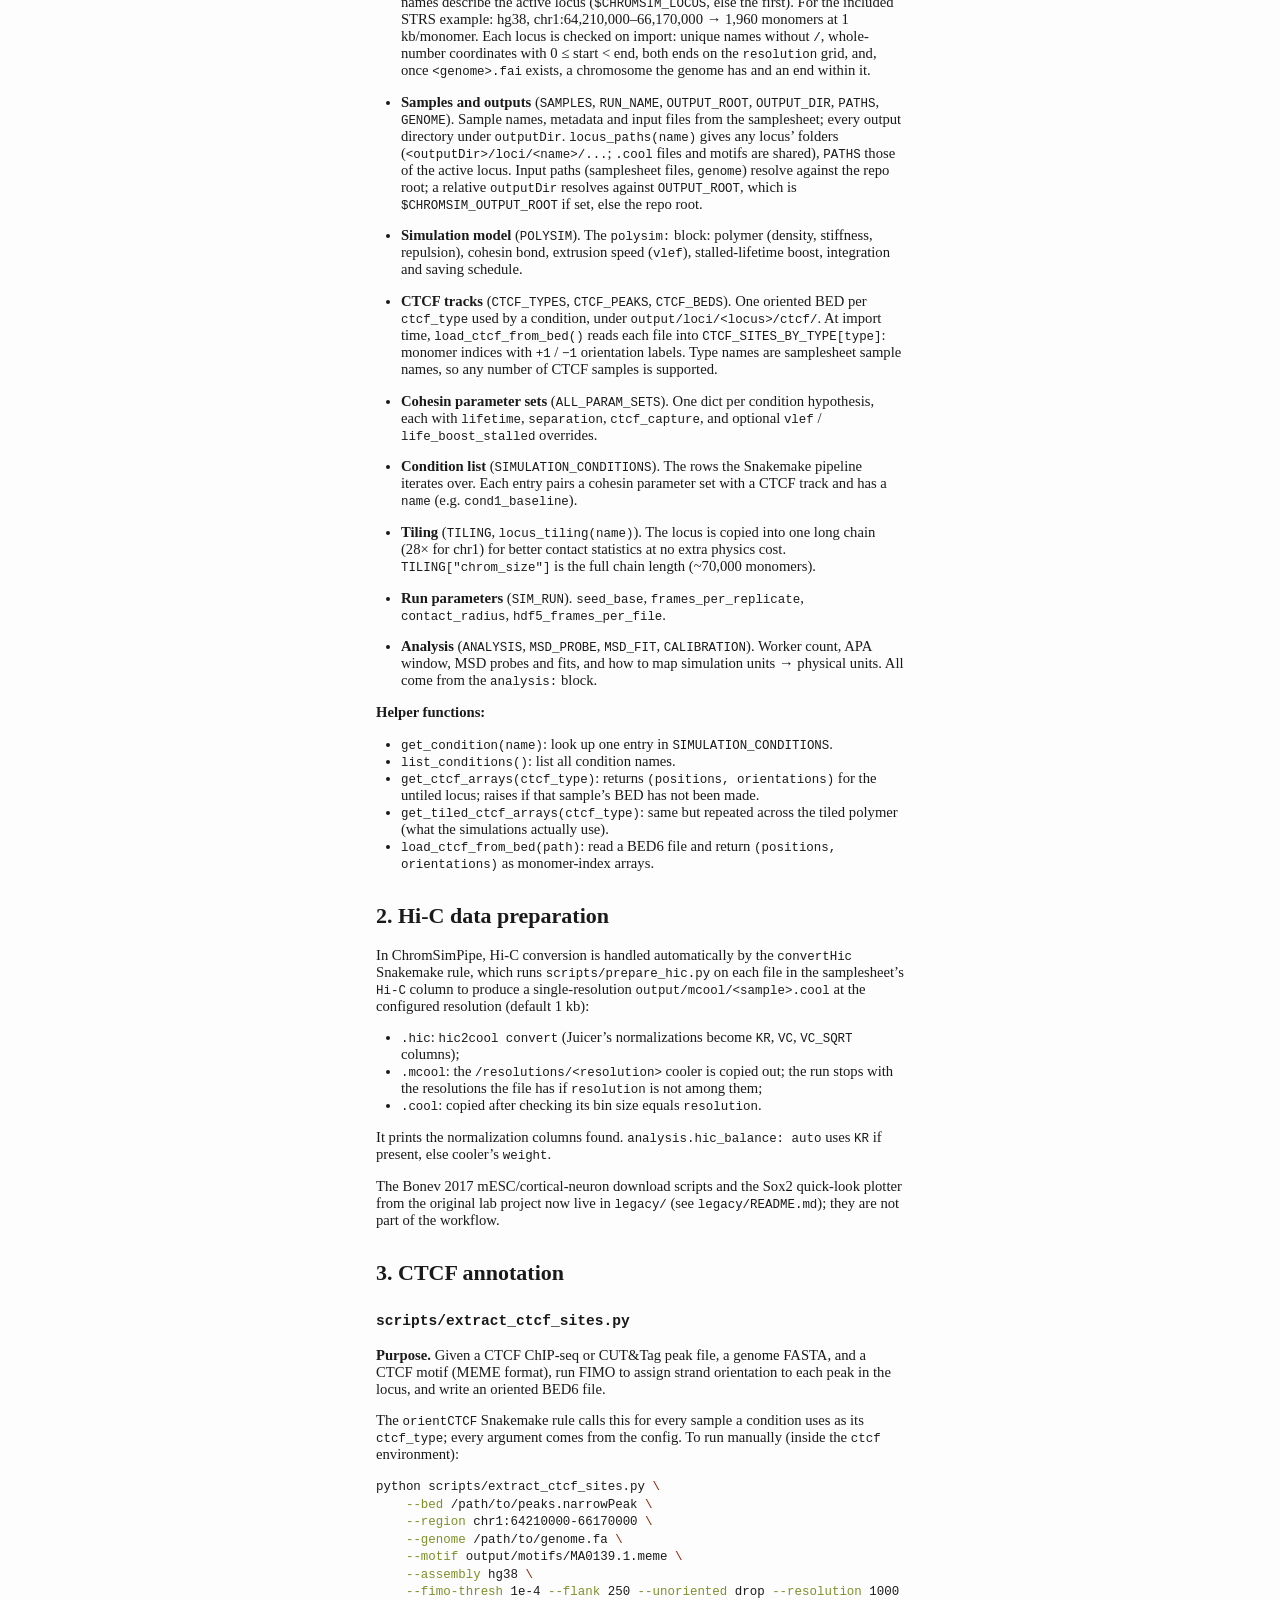
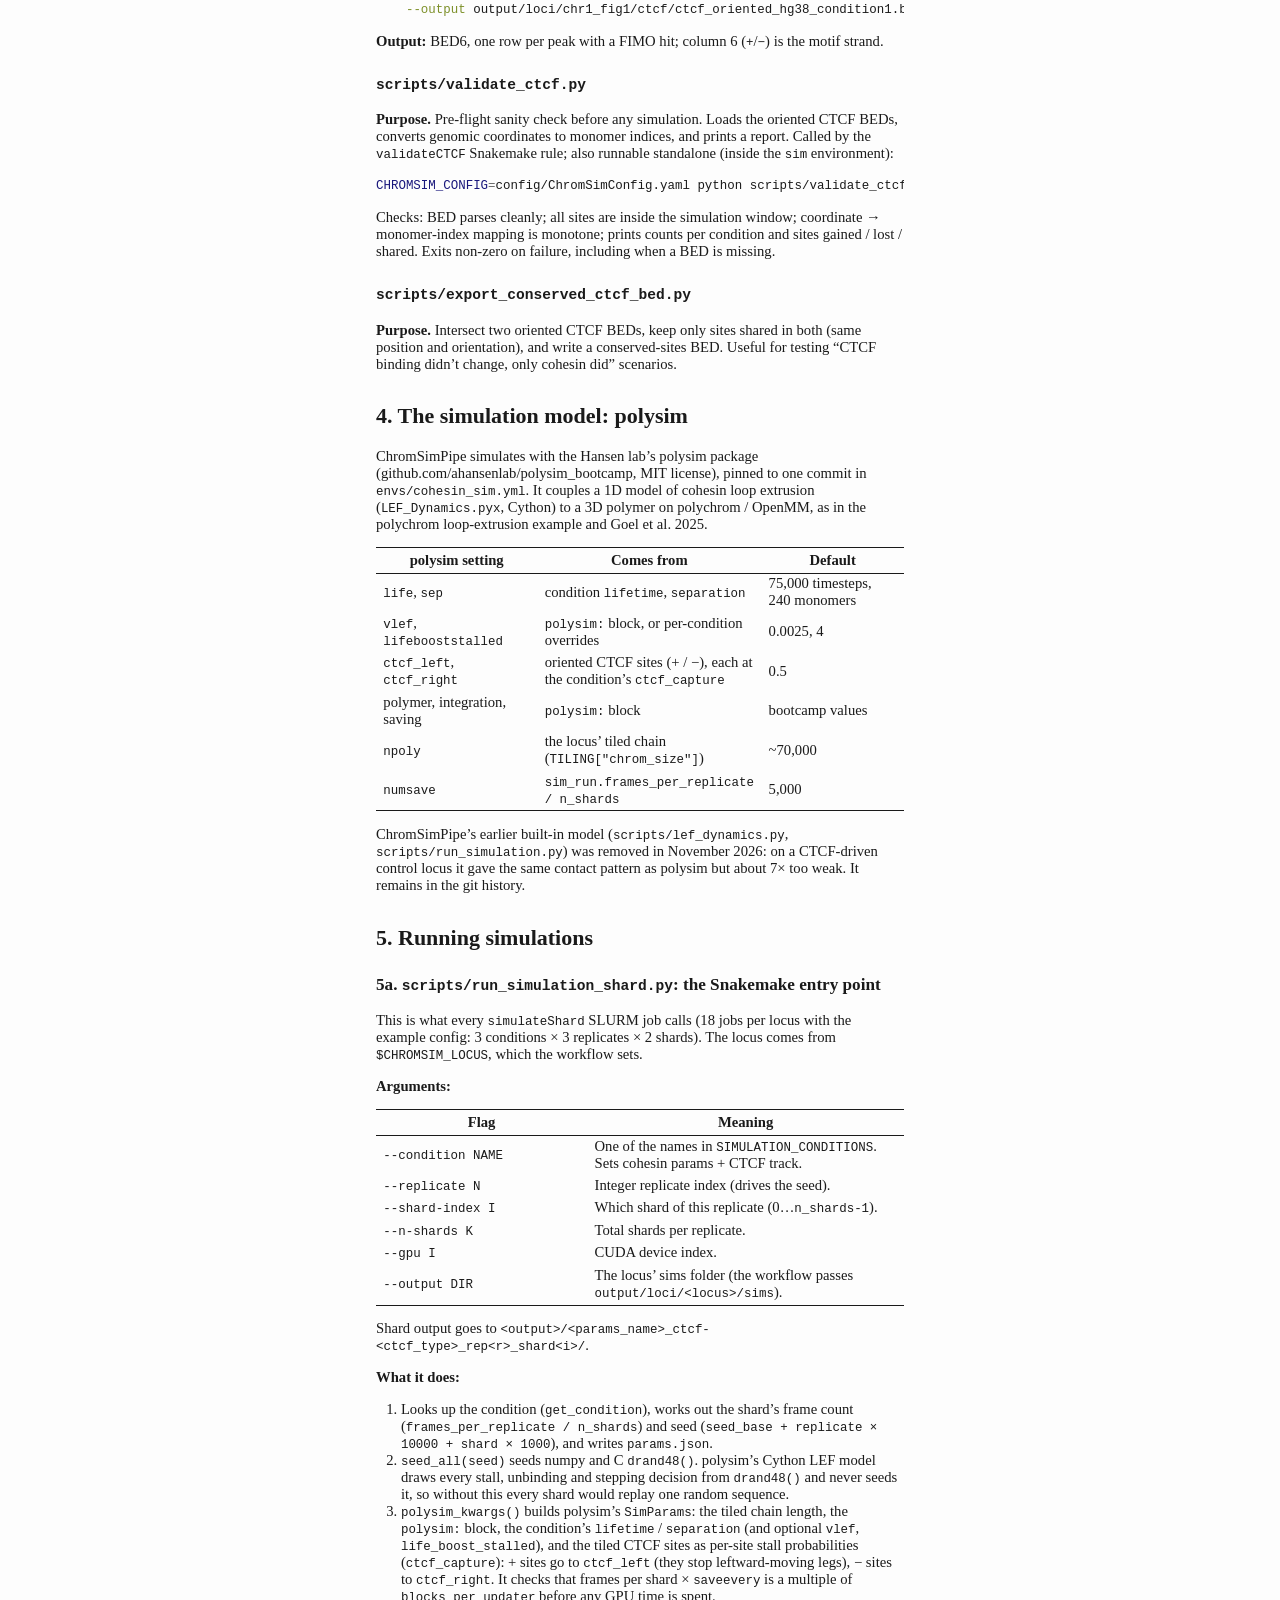
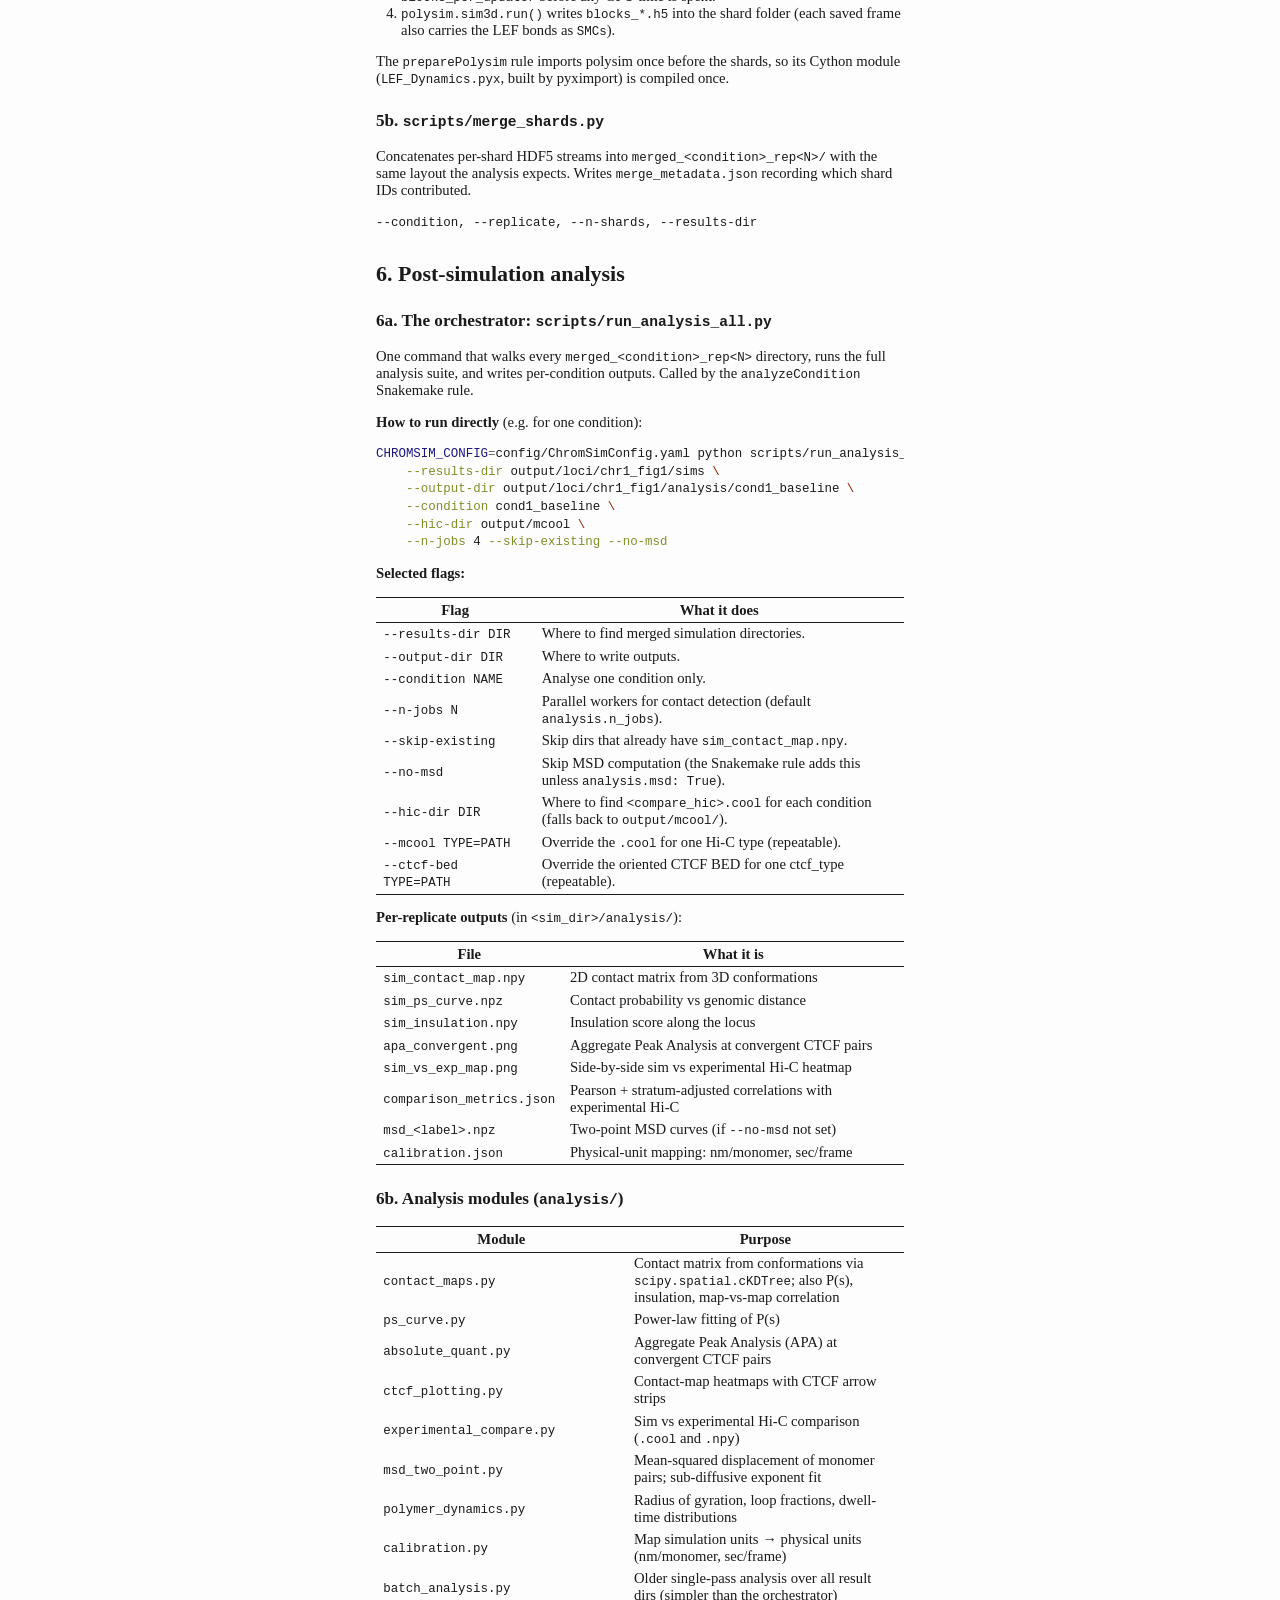
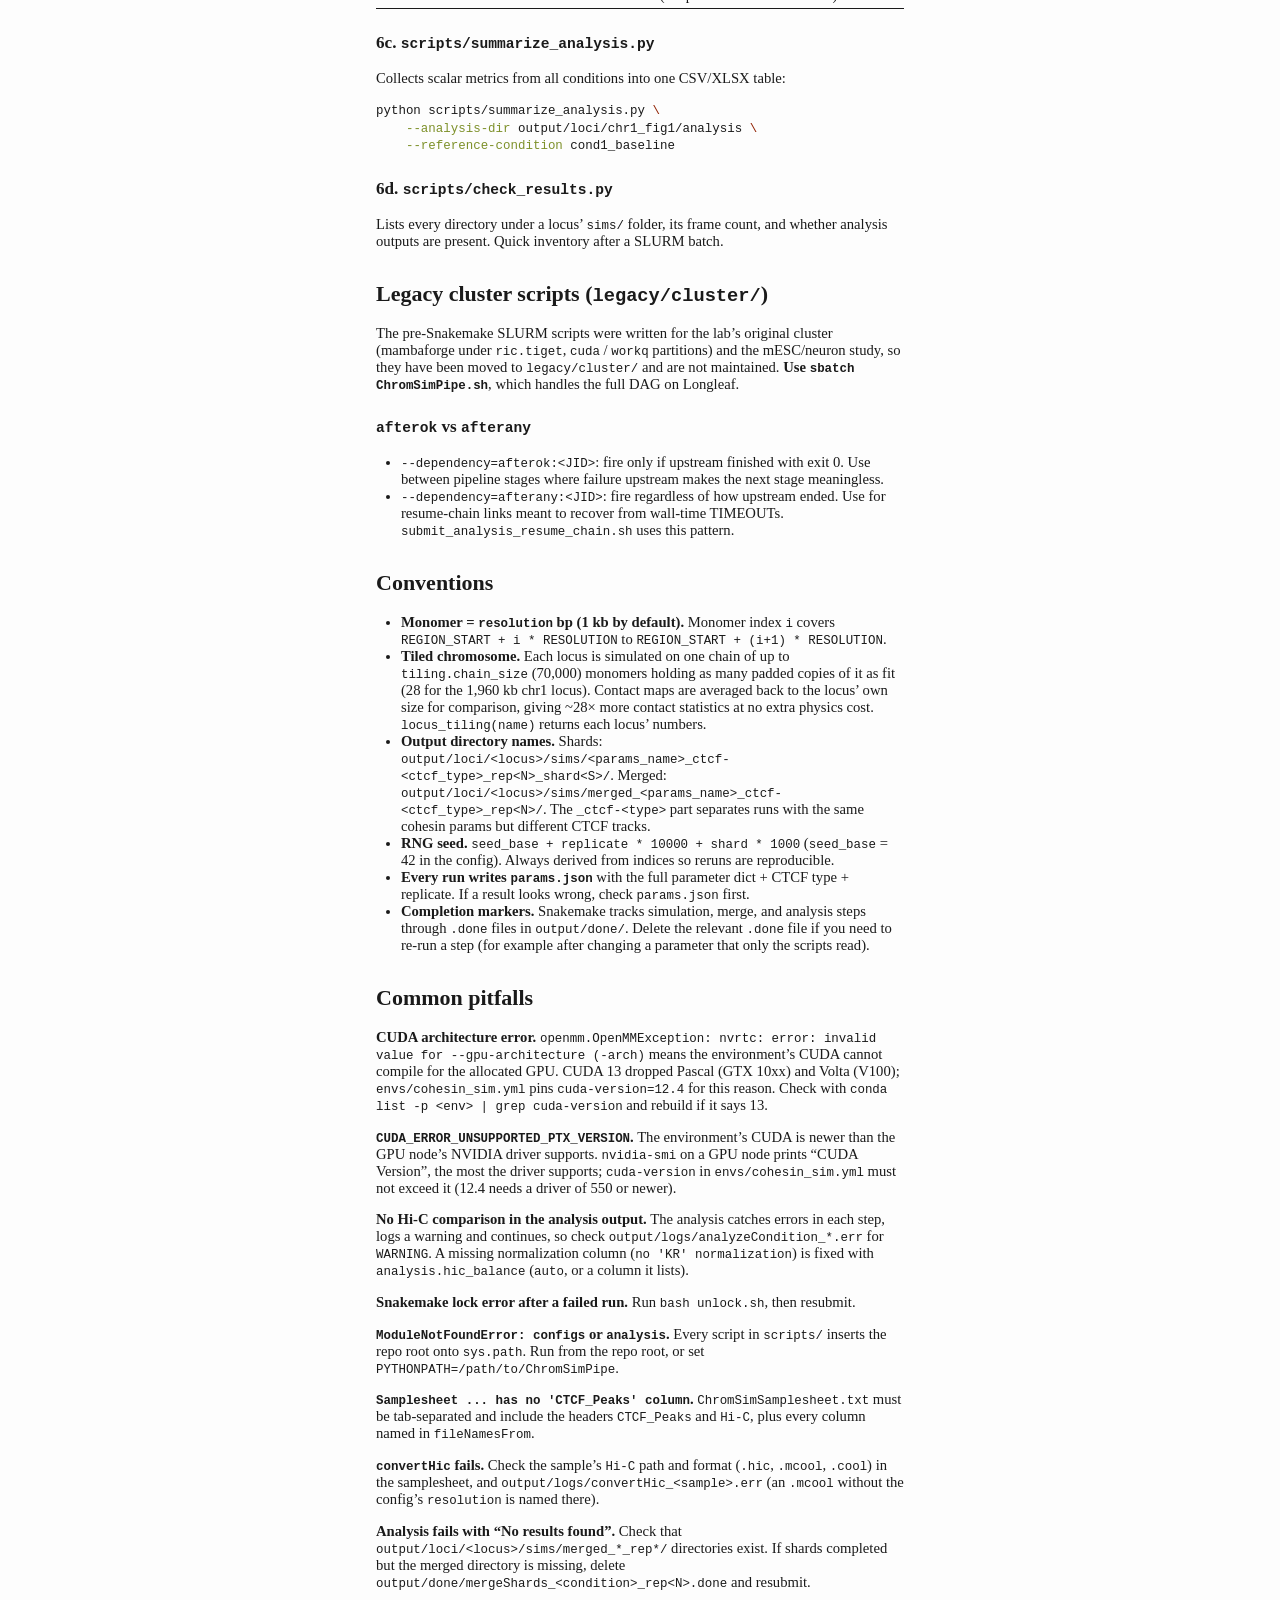
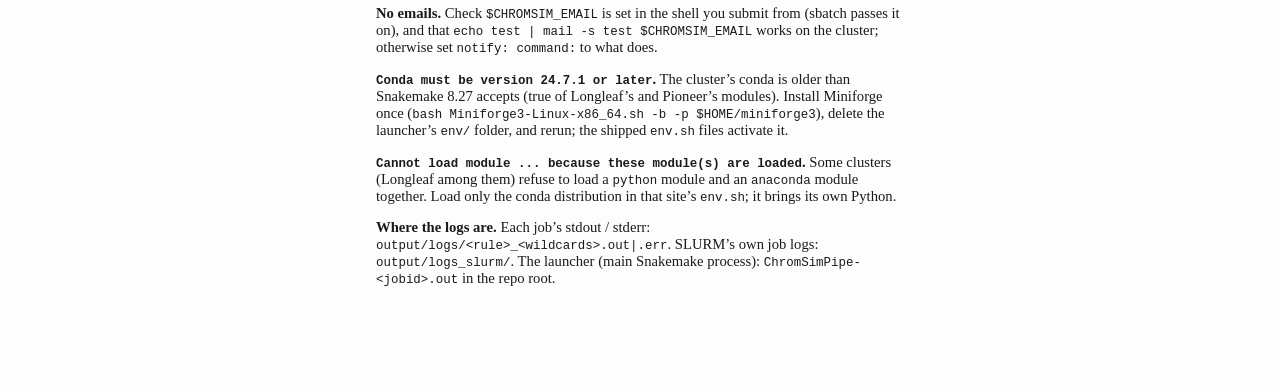
==== commit ab0a240a: "Check locus windows; document choosing windows and conditions" ====
--- a/CODE_GUIDE.html
+++ b/CODE_GUIDE.html
@@ -705,7 +705,11 @@
 holds every entry of the <code>loci:</code> list; the other names
 describe the active locus (<code>$CHROMSIM_LOCUS</code>, else the
 first). For the included STRS example: hg38, chr1:64,210,000–66,170,000
-→ 1,960 monomers at 1 kb/monomer.</p></li>
+→ 1,960 monomers at 1 kb/monomer. Each locus is checked on import:
+unique names without <code>/</code>, whole-number coordinates with 0 ≤
+start &lt; end, both ends on the <code>resolution</code> grid, and, once
+<code>&lt;genome&gt;.fai</code> exists, a chromosome the genome has and
+an end within it.</p></li>
 <li><p><strong>Samples and outputs</strong> (<code>SAMPLES</code>,
 <code>RUN_NAME</code>, <code>OUTPUT_ROOT</code>,
 <code>OUTPUT_DIR</code>, <code>PATHS</code>, <code>GENOME</code>).
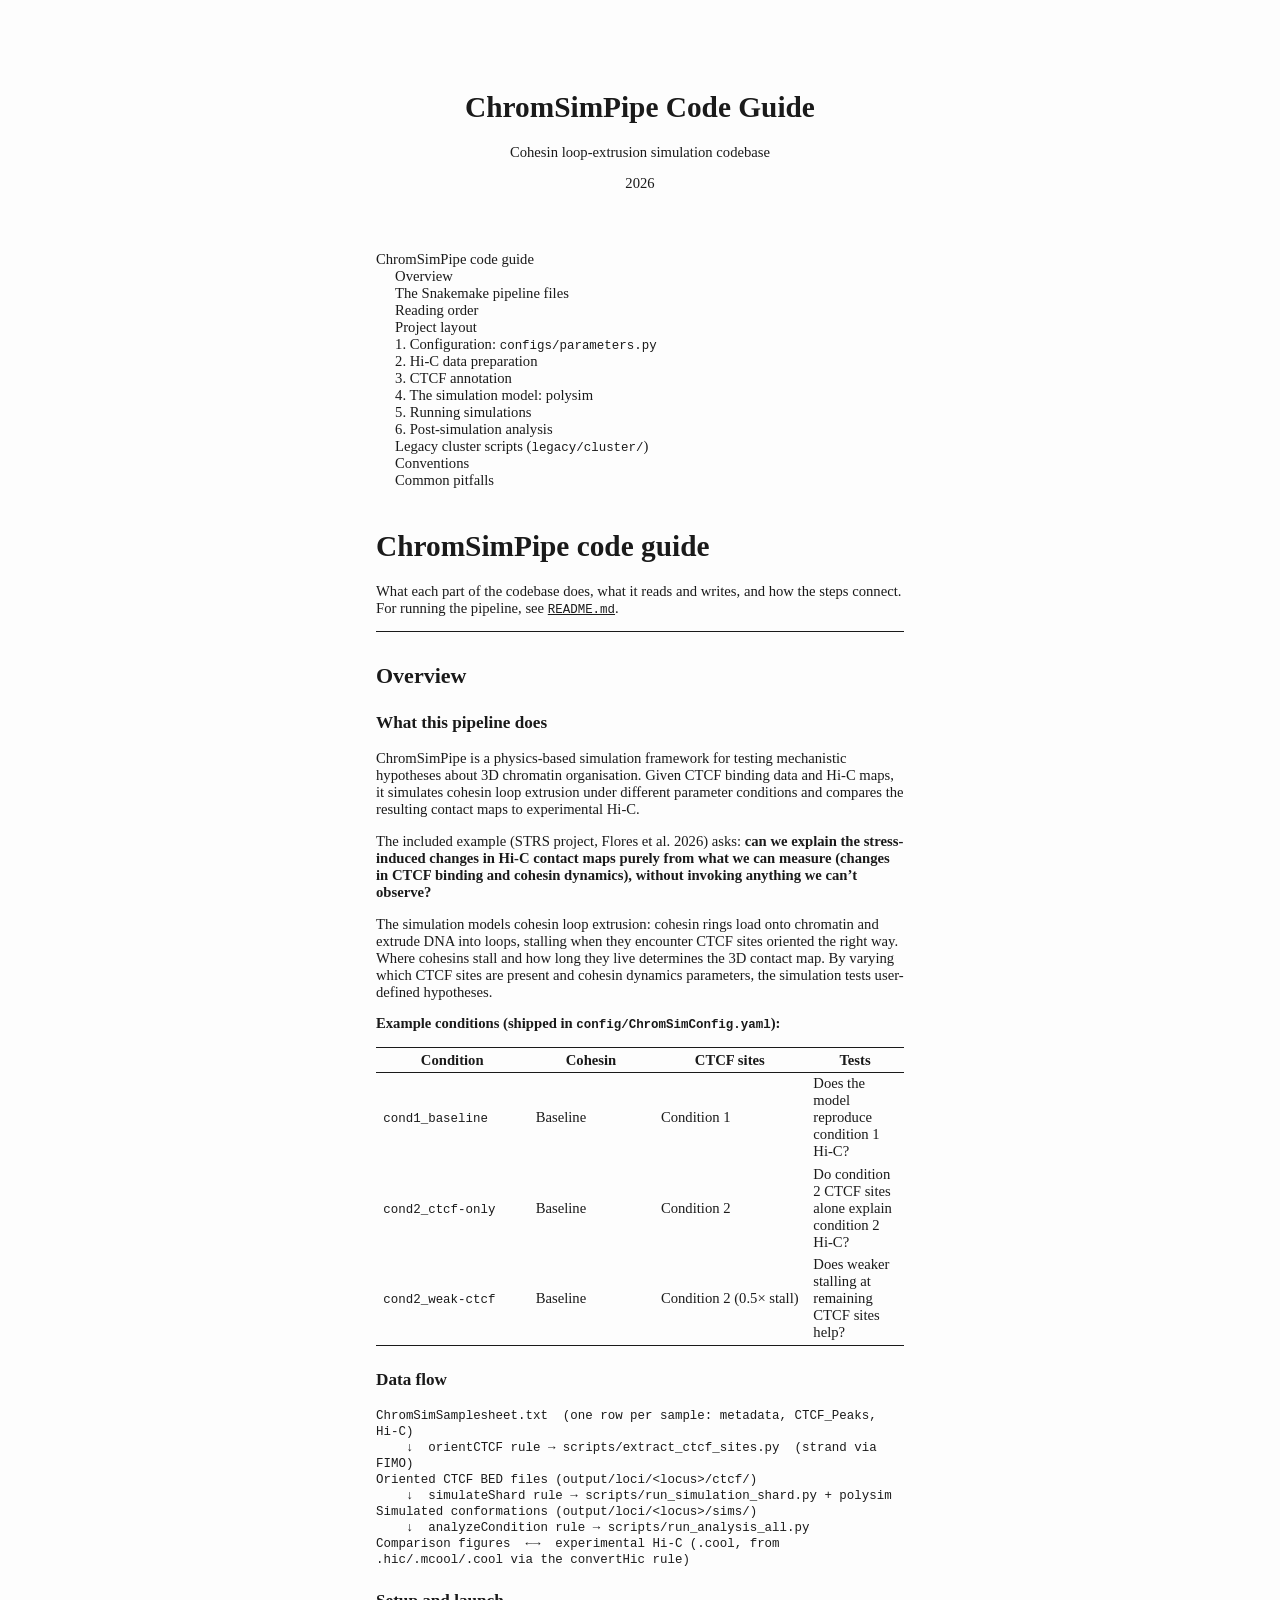
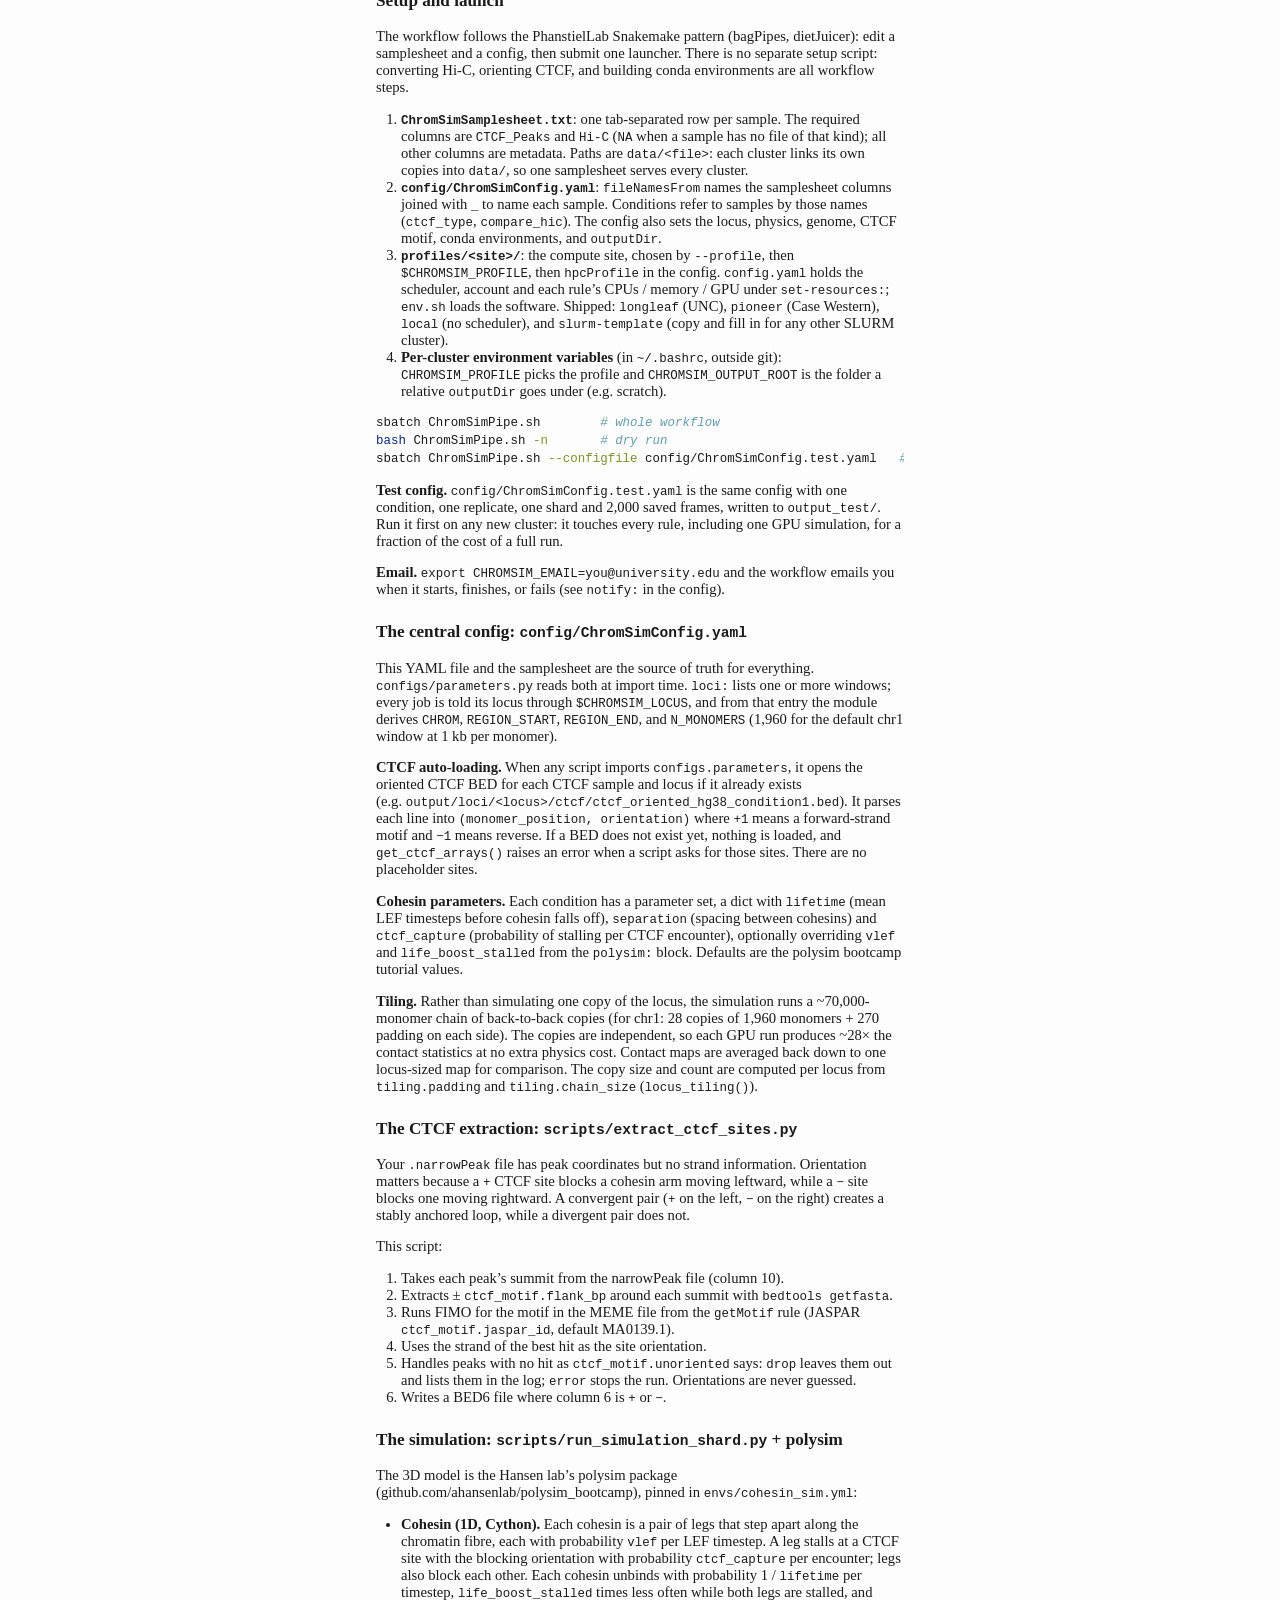
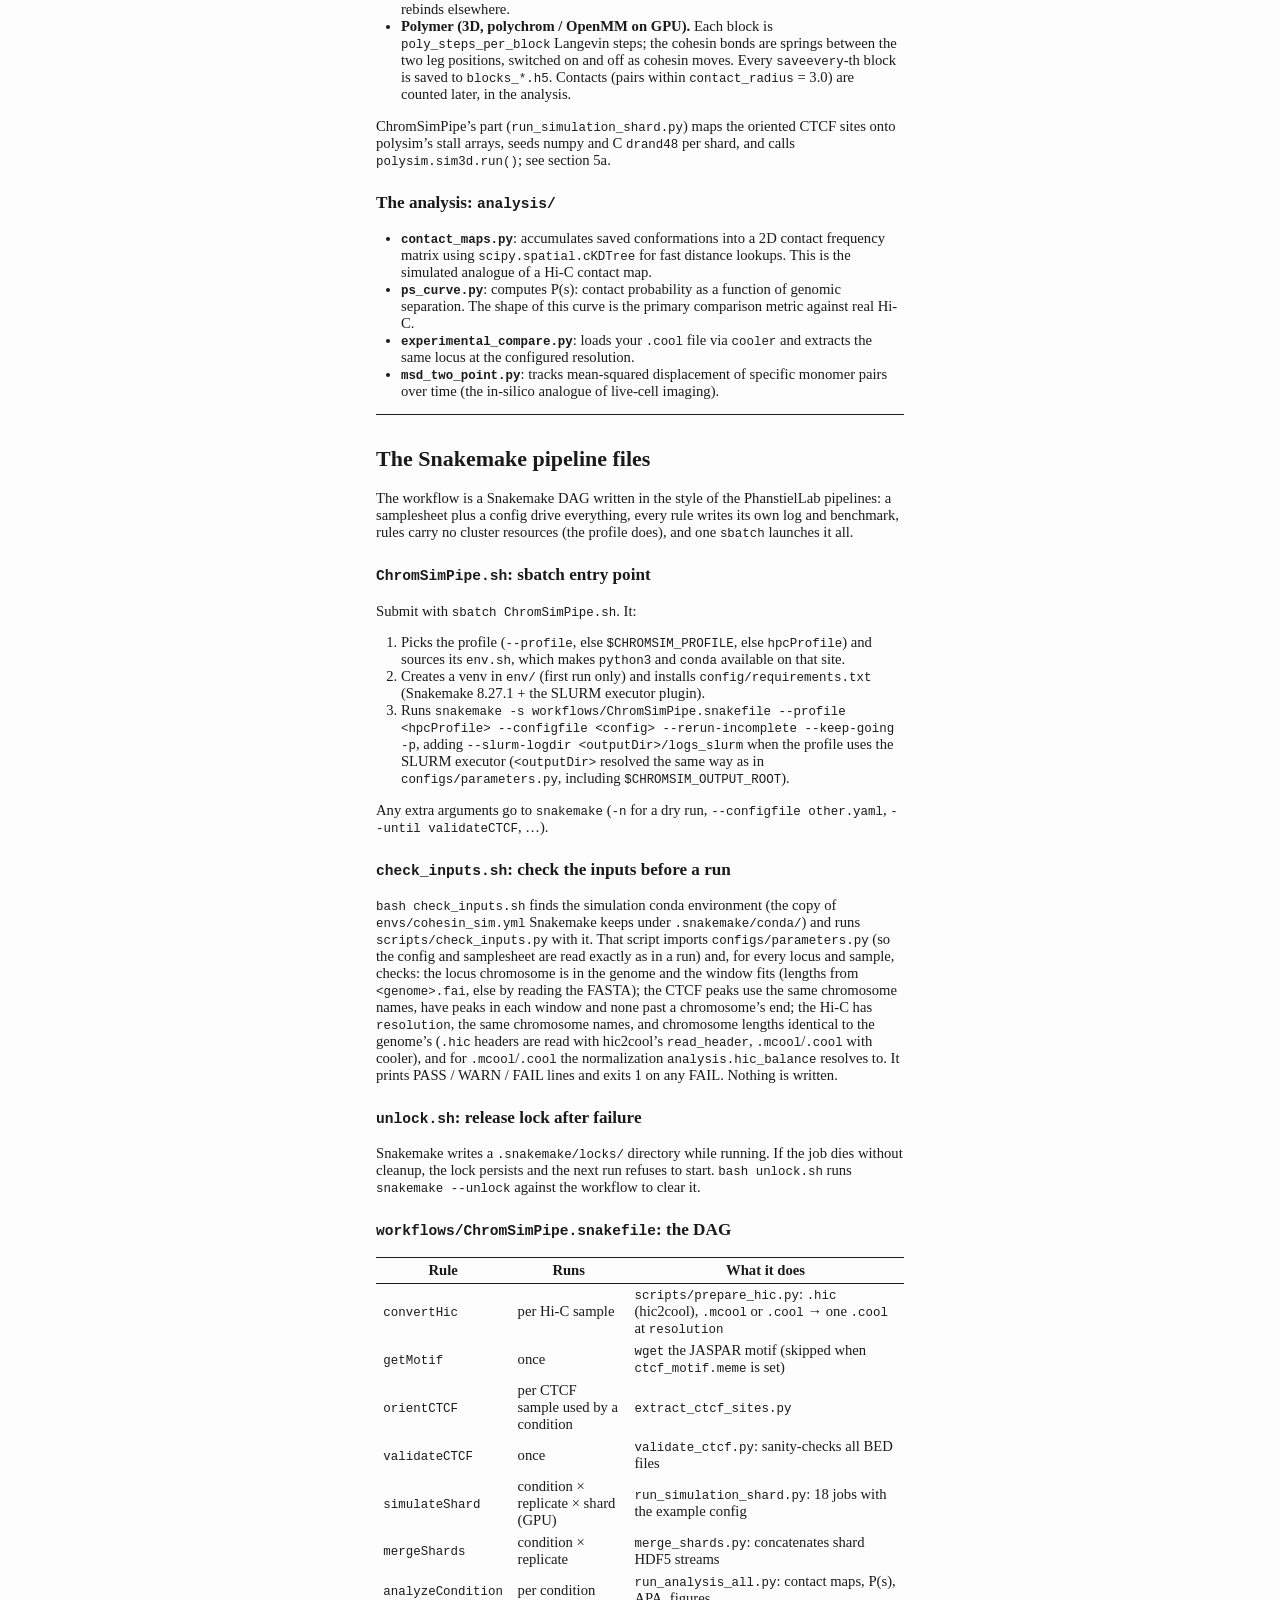
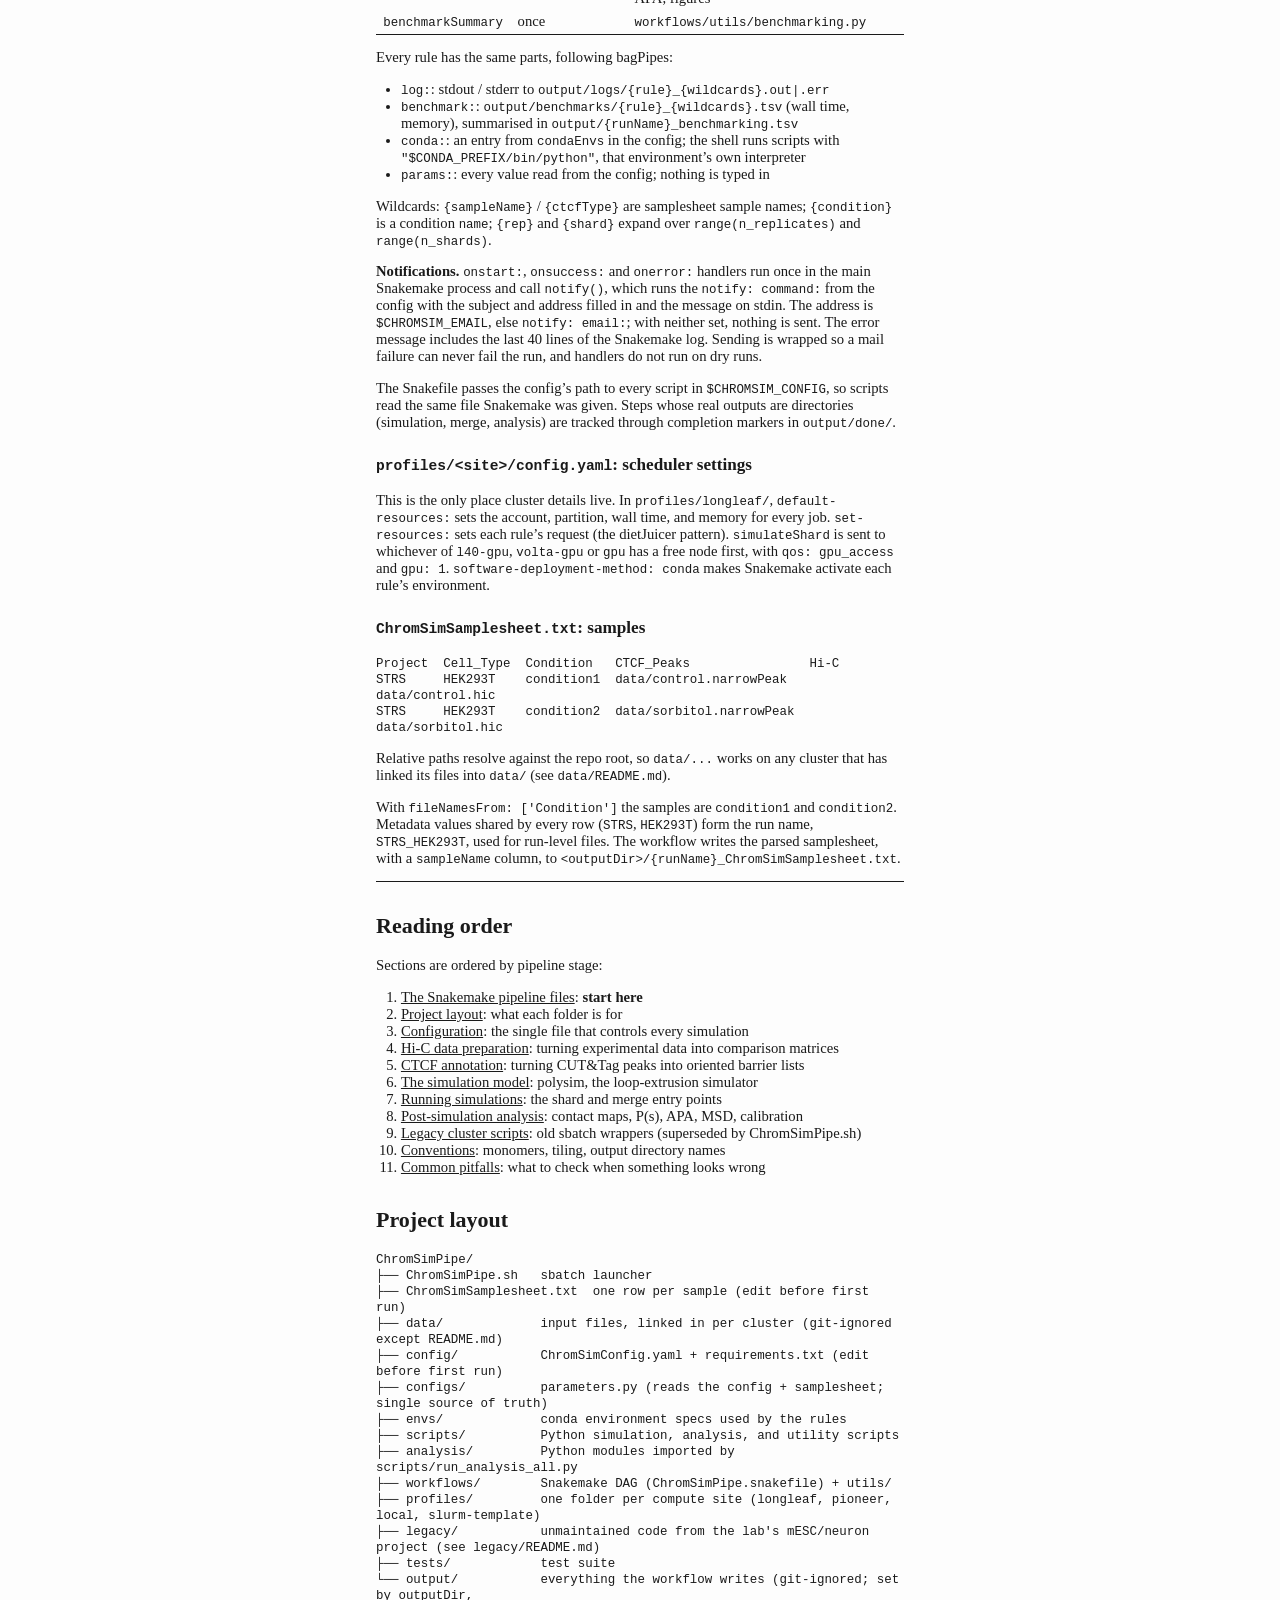
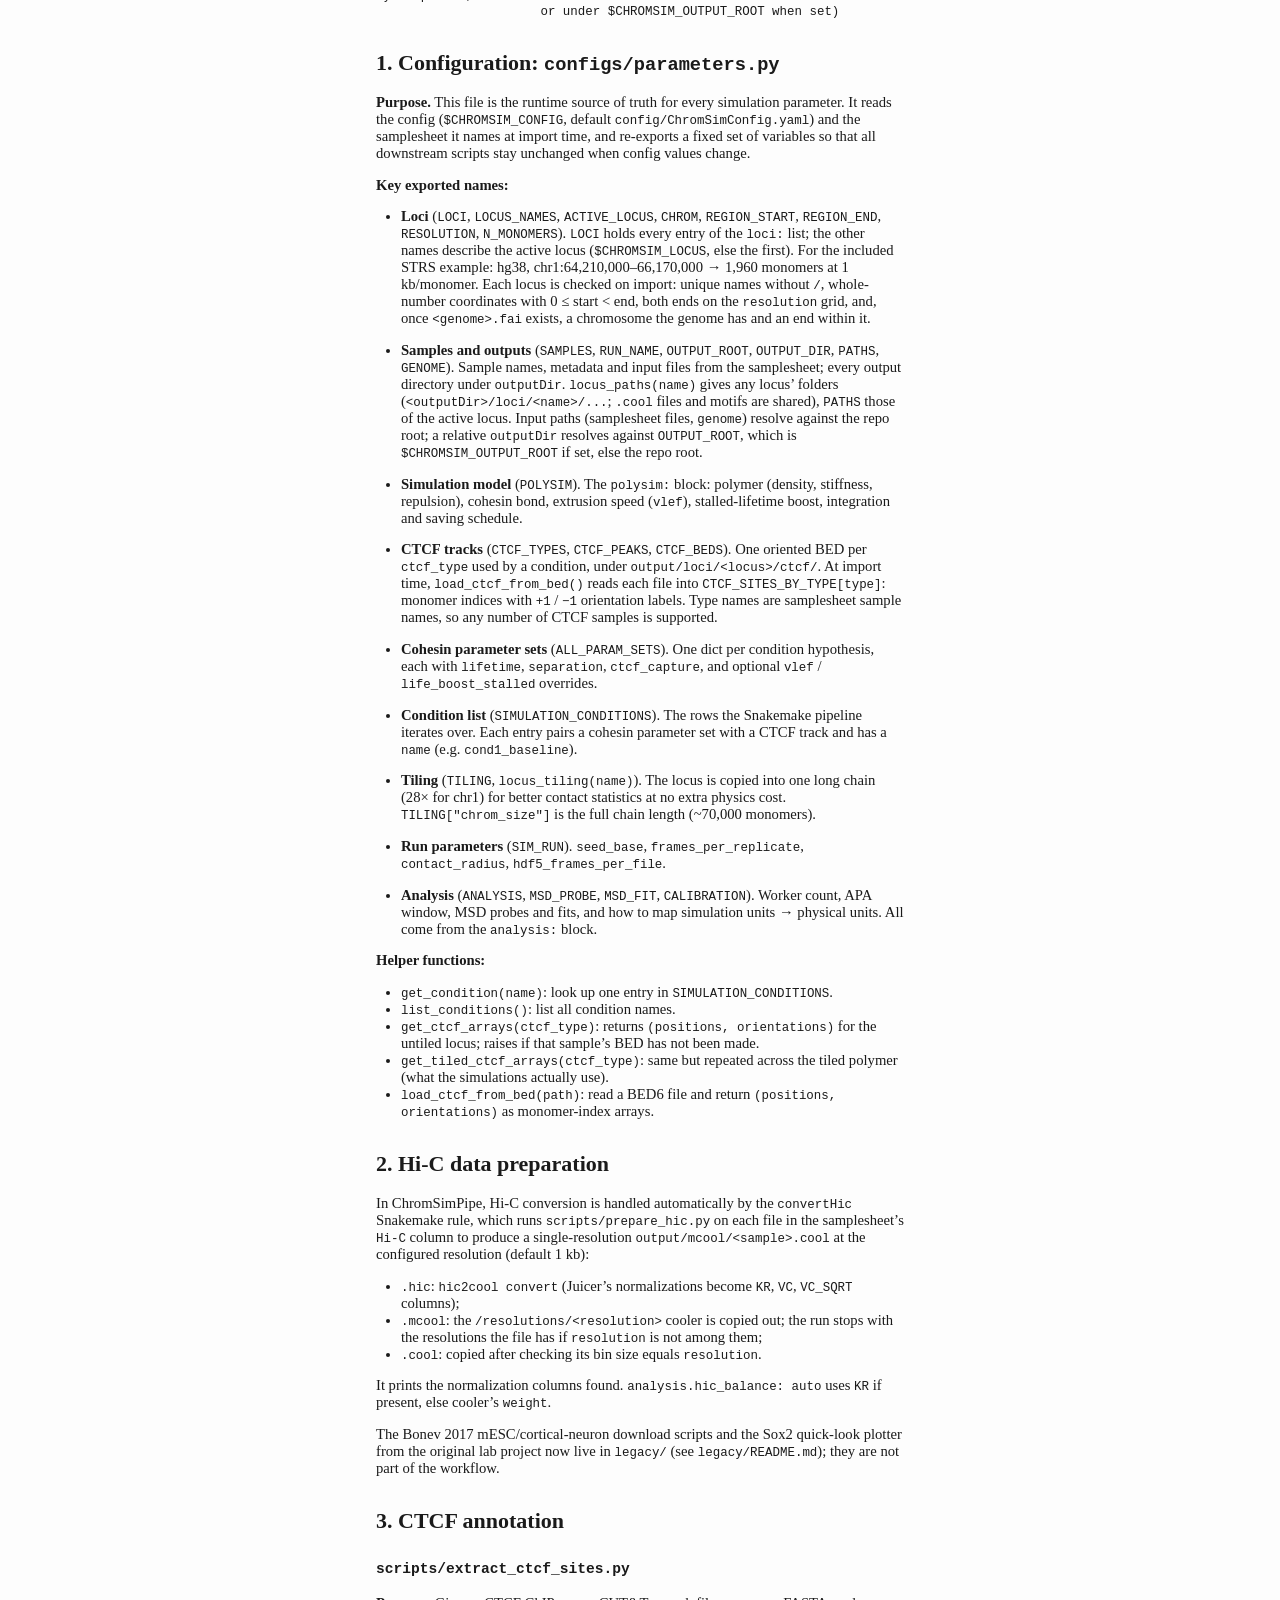
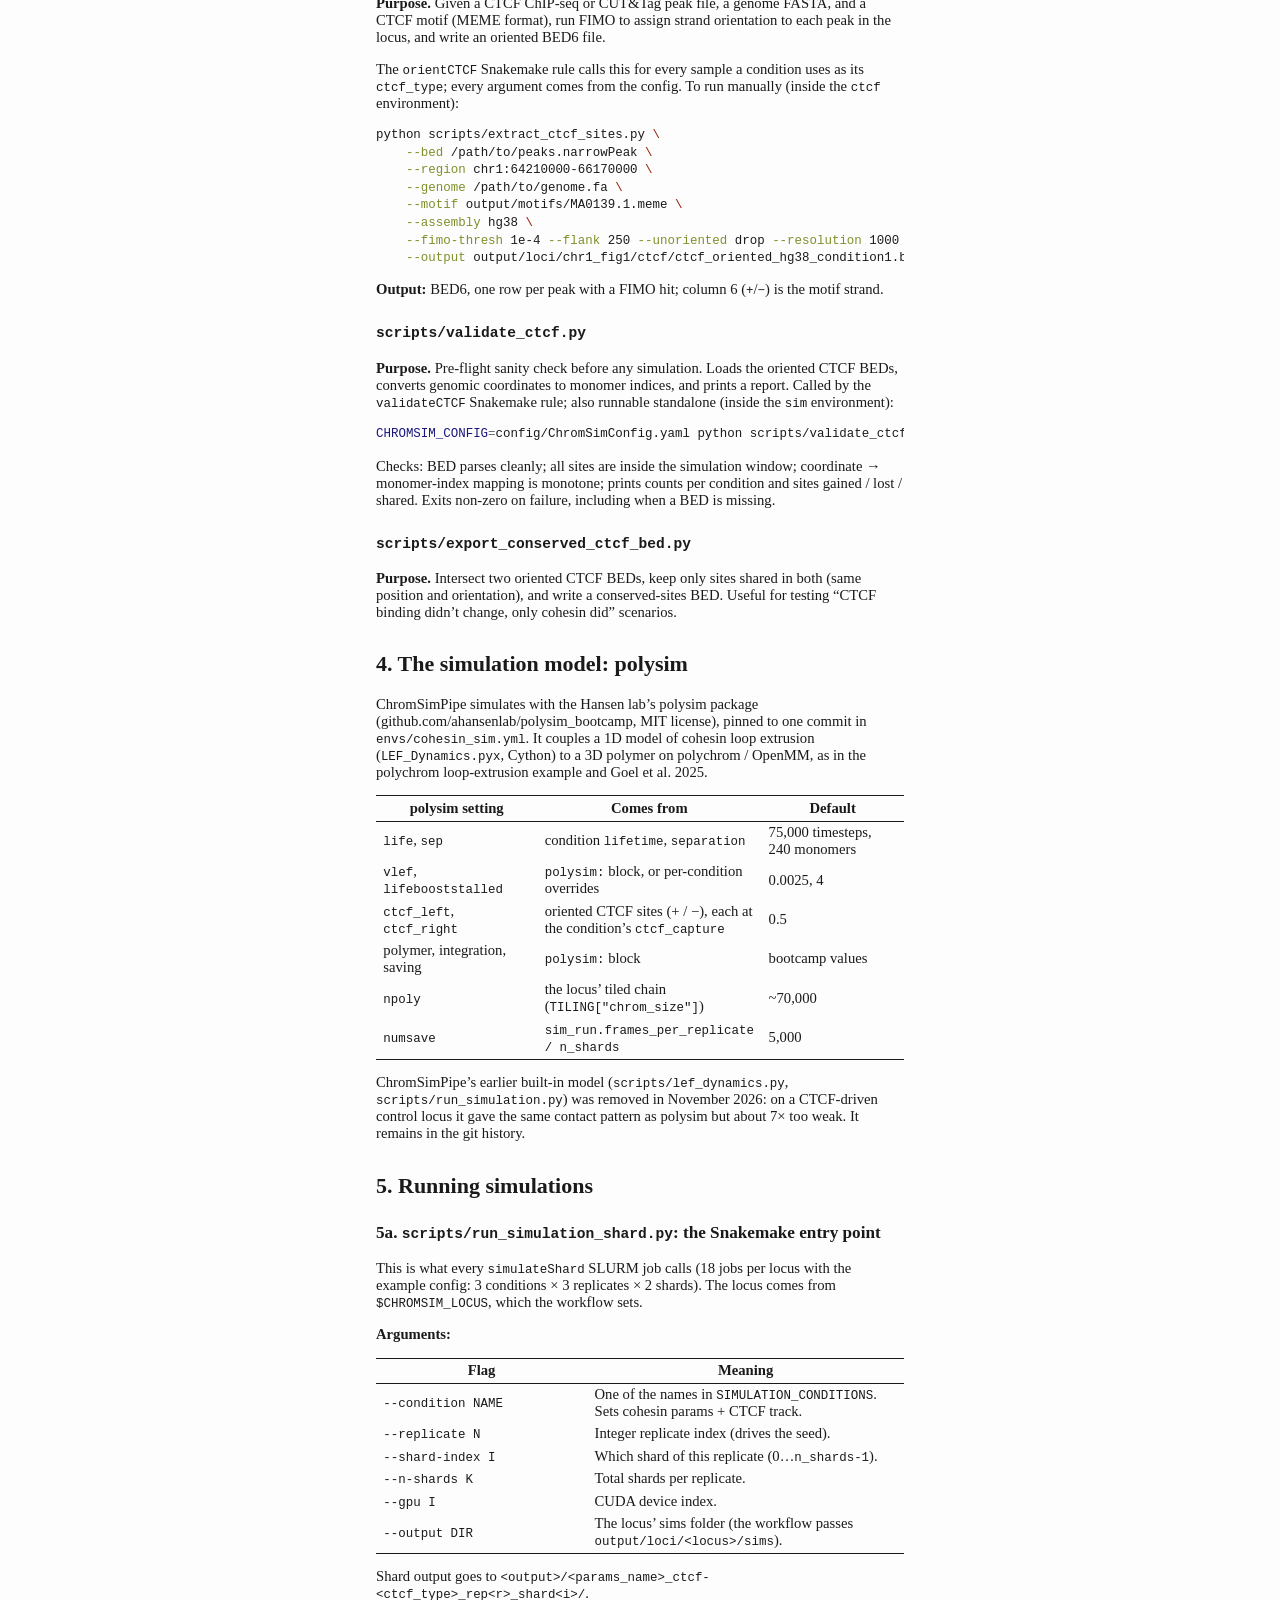
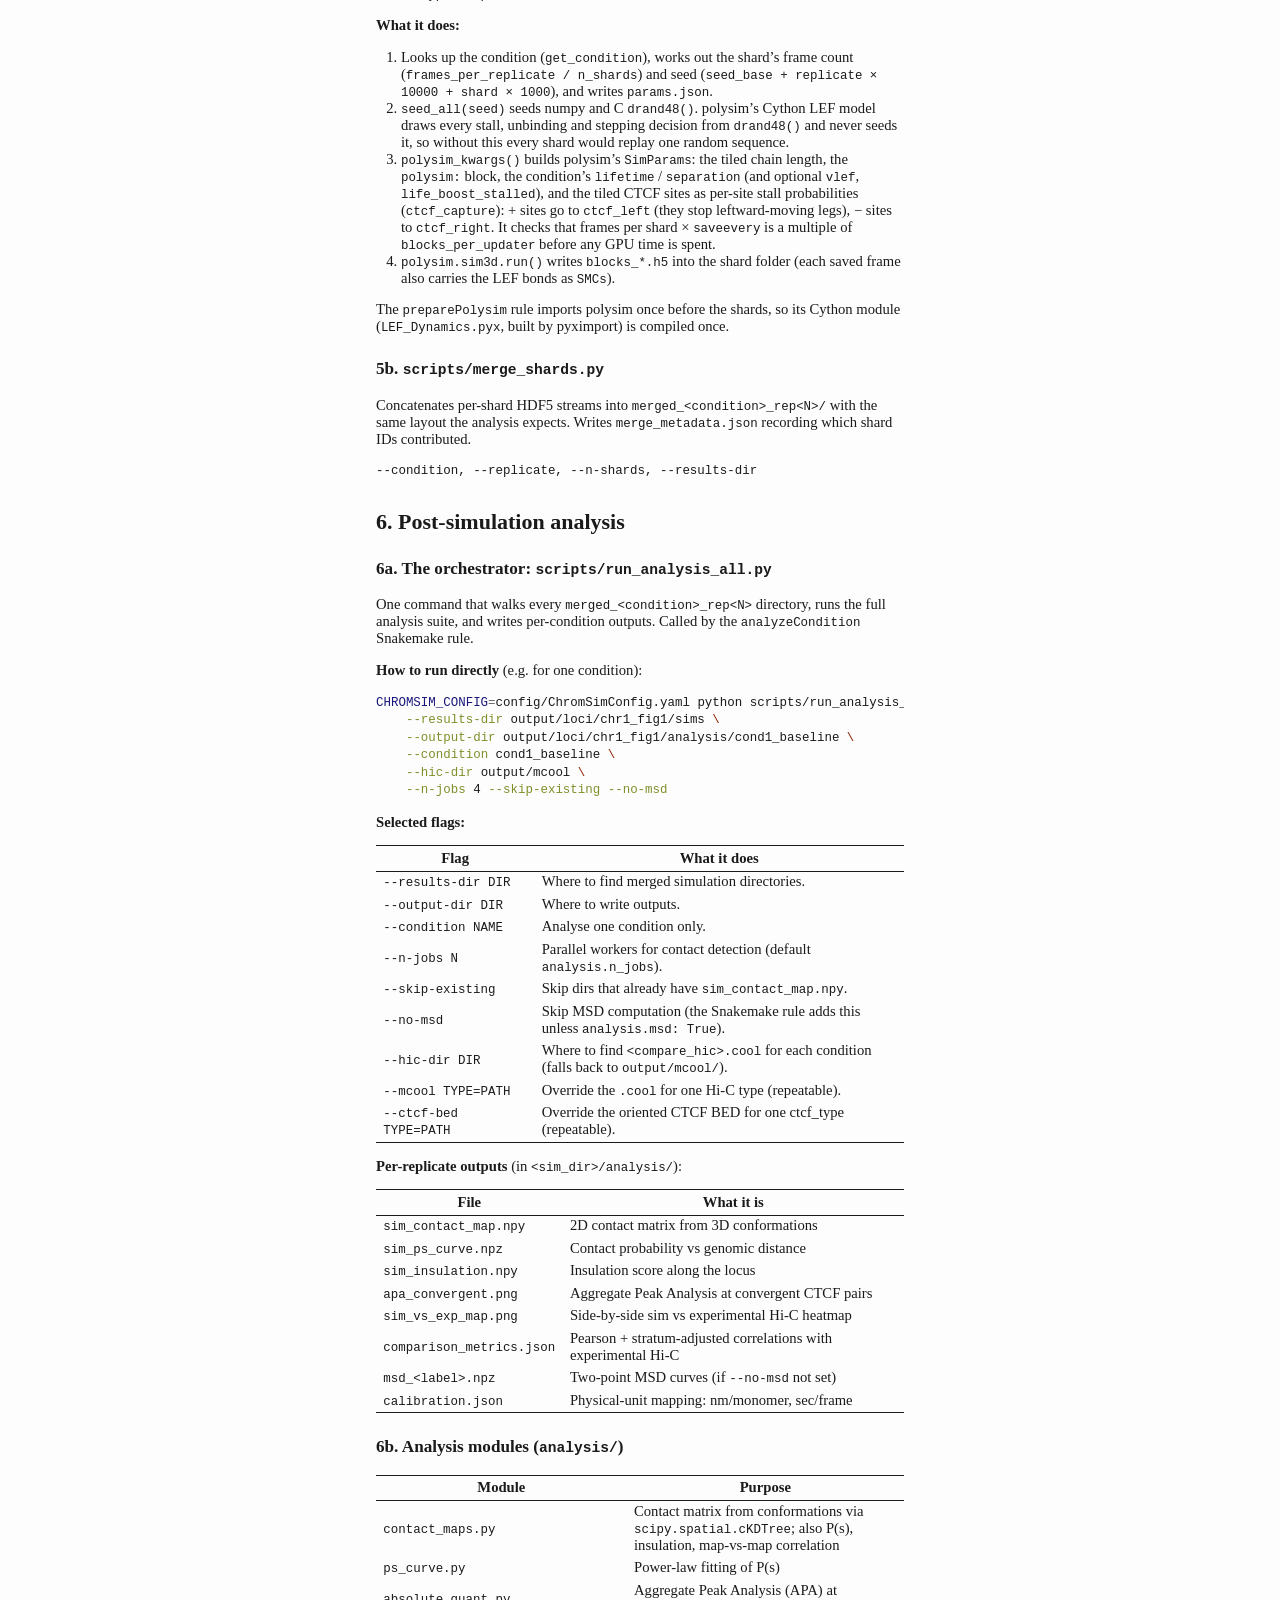
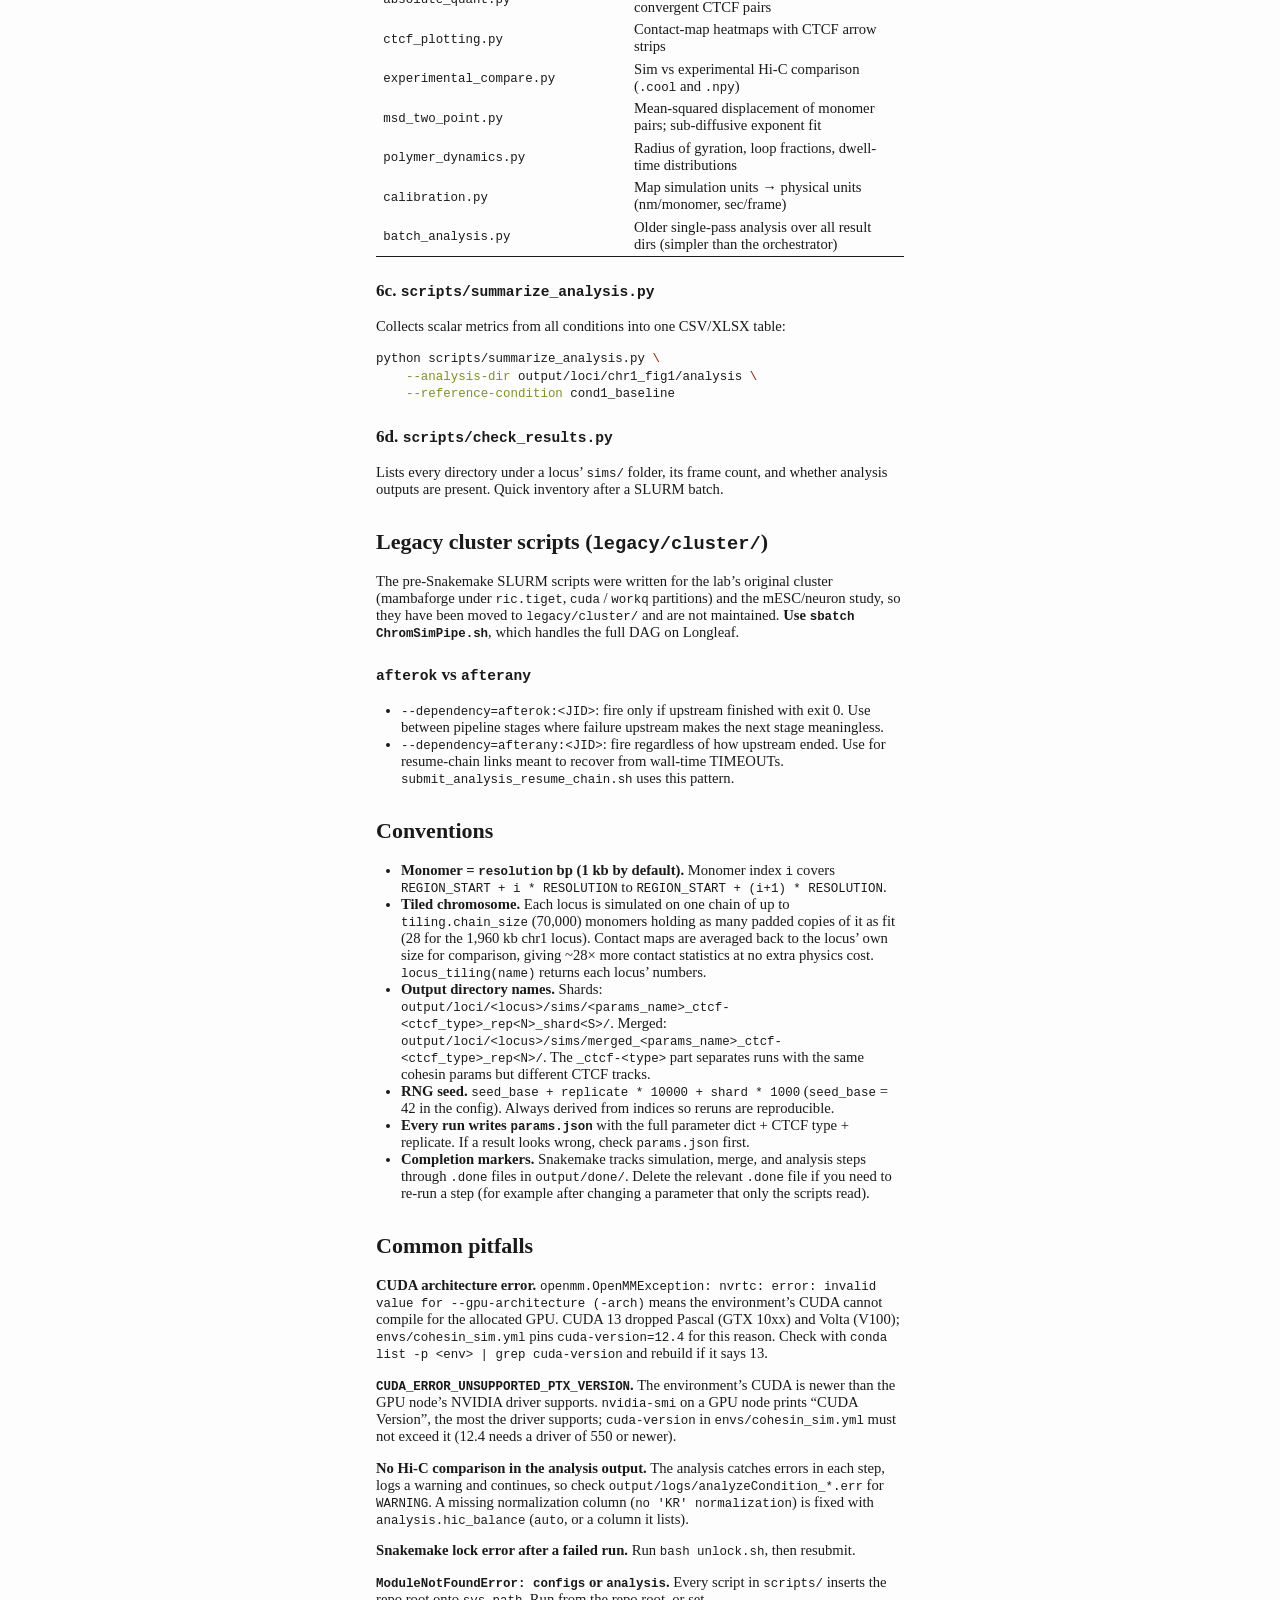
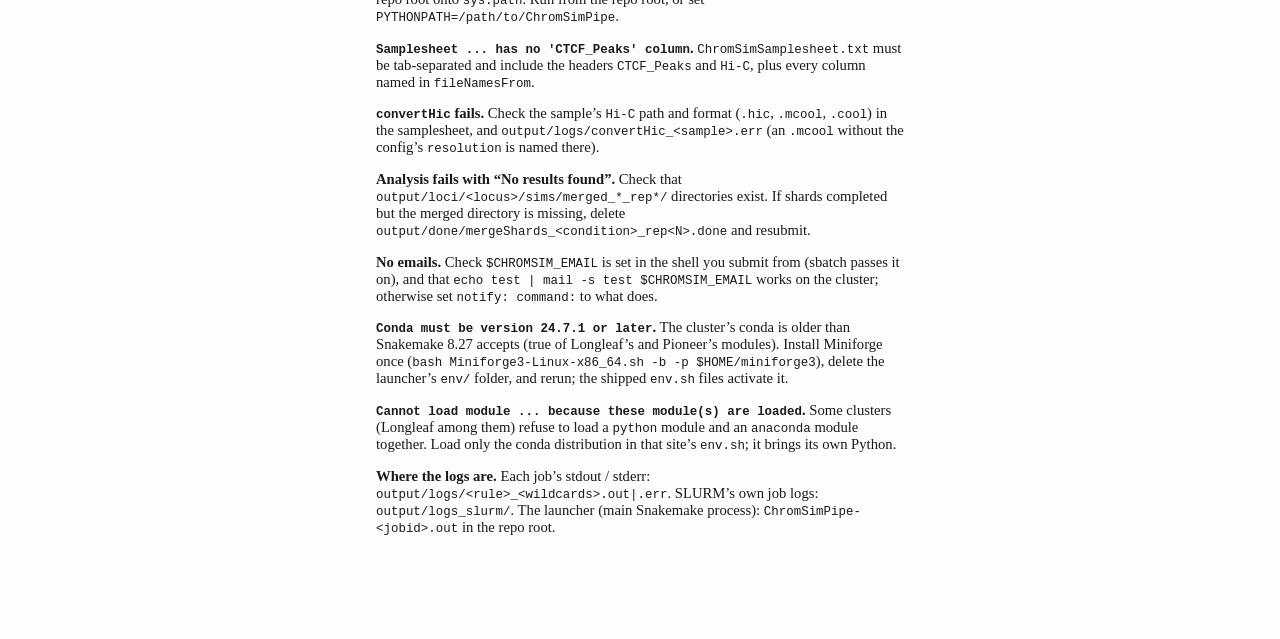
==== commit 70230b3a: "Add check_inputs.sh; add an example project journey to the vignette" ====
--- a/CODE_GUIDE.html
+++ b/CODE_GUIDE.html
@@ -513,6 +513,26 @@
 <p>Any extra arguments go to <code>snakemake</code> (<code>-n</code> for
 a dry run, <code>--configfile other.yaml</code>,
 <code>--until validateCTCF</code>, …).</p>
+<h3
+id="check_inputs.sh-check-the-inputs-before-a-run"><code>check_inputs.sh</code>:
+check the inputs before a run</h3>
+<p><code>bash check_inputs.sh</code> finds the simulation conda
+environment (the copy of <code>envs/cohesin_sim.yml</code> Snakemake
+keeps under <code>.snakemake/conda/</code>) and runs
+<code>scripts/check_inputs.py</code> with it. That script imports
+<code>configs/parameters.py</code> (so the config and samplesheet are
+read exactly as in a run) and, for every locus and sample, checks: the
+locus chromosome is in the genome and the window fits (lengths from
+<code>&lt;genome&gt;.fai</code>, else by reading the FASTA); the CTCF
+peaks use the same chromosome names, have peaks in each window and none
+past a chromosome’s end; the Hi-C has <code>resolution</code>, the same
+chromosome names, and chromosome lengths identical to the genome’s
+(<code>.hic</code> headers are read with hic2cool’s
+<code>read_header</code>, <code>.mcool</code>/<code>.cool</code> with
+cooler), and for <code>.mcool</code>/<code>.cool</code> the
+normalization <code>analysis.hic_balance</code> resolves to. It prints
+PASS / WARN / FAIL lines and exits 1 on any FAIL. Nothing is
+written.</p>
 <h3 id="unlock.sh-release-lock-after-failure"><code>unlock.sh</code>:
 release lock after failure</h3>
 <p>Snakemake writes a <code>.snakemake/locks/</code> directory while
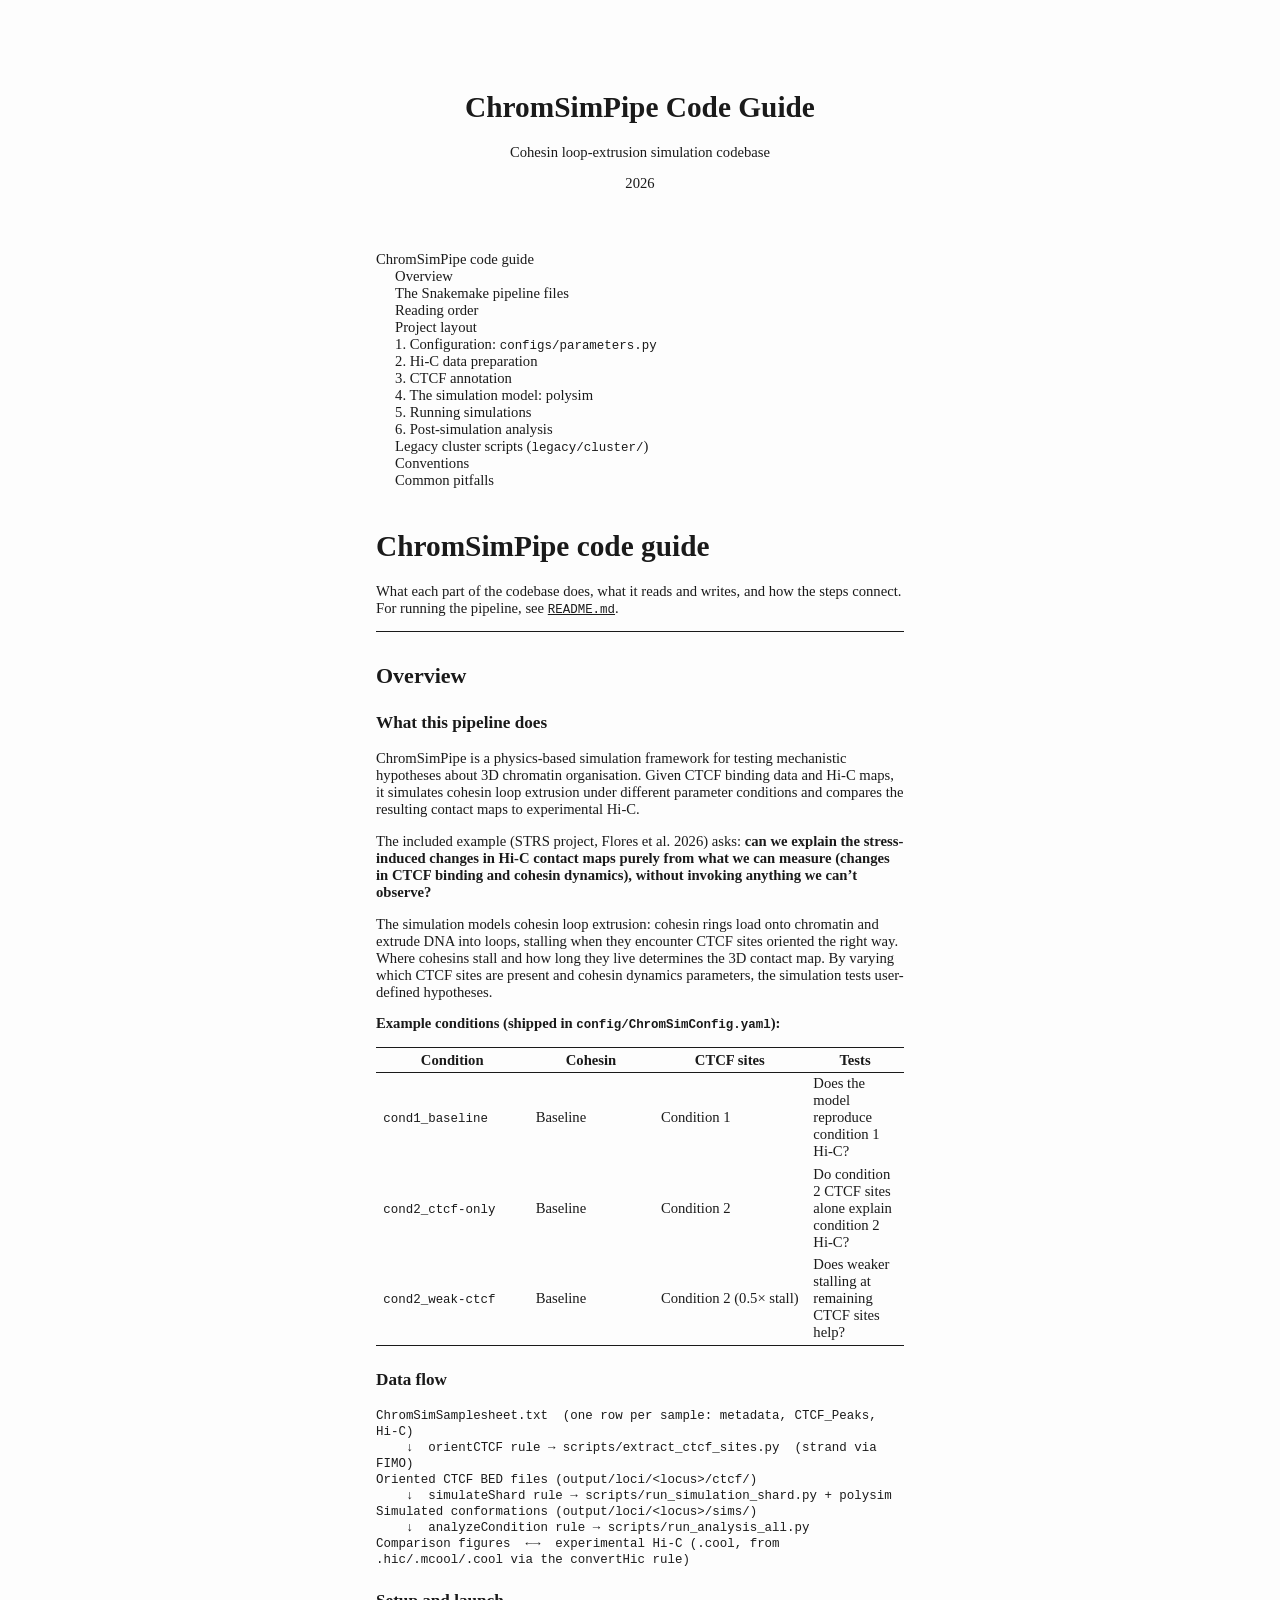
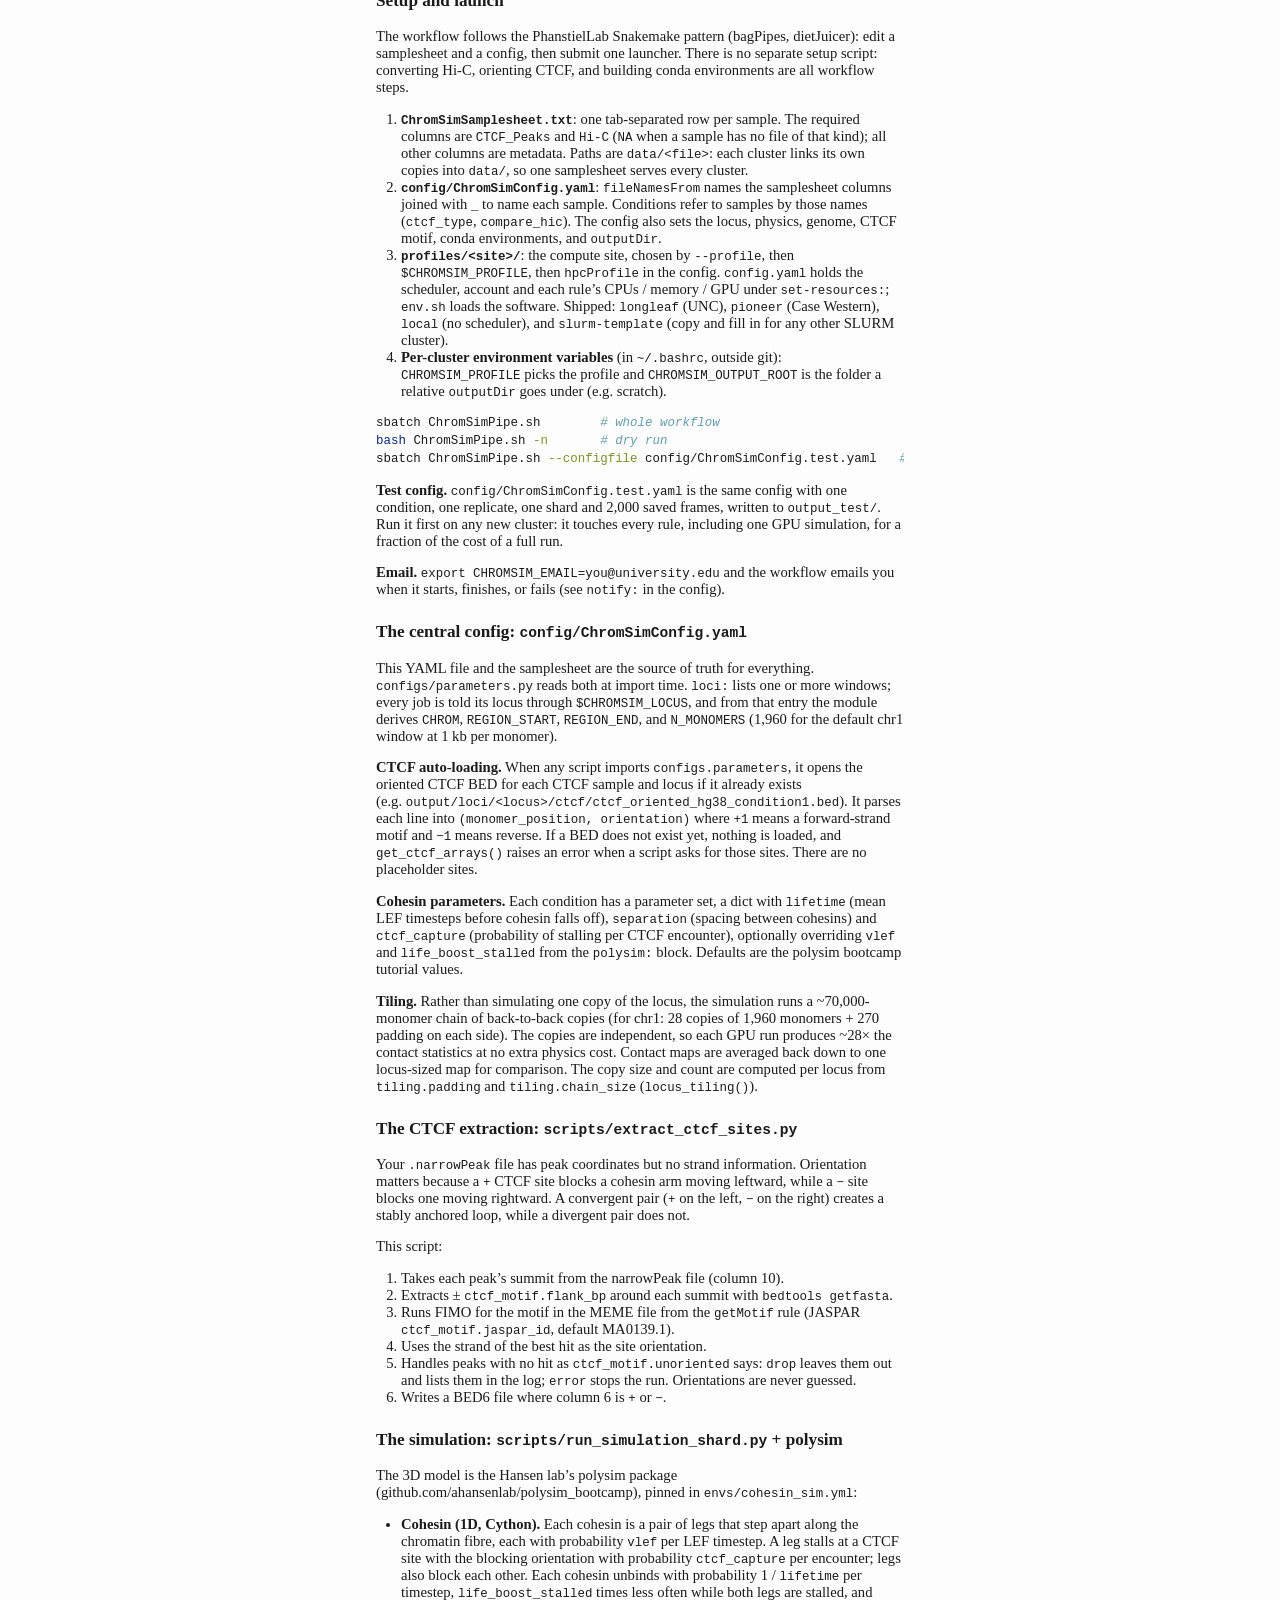
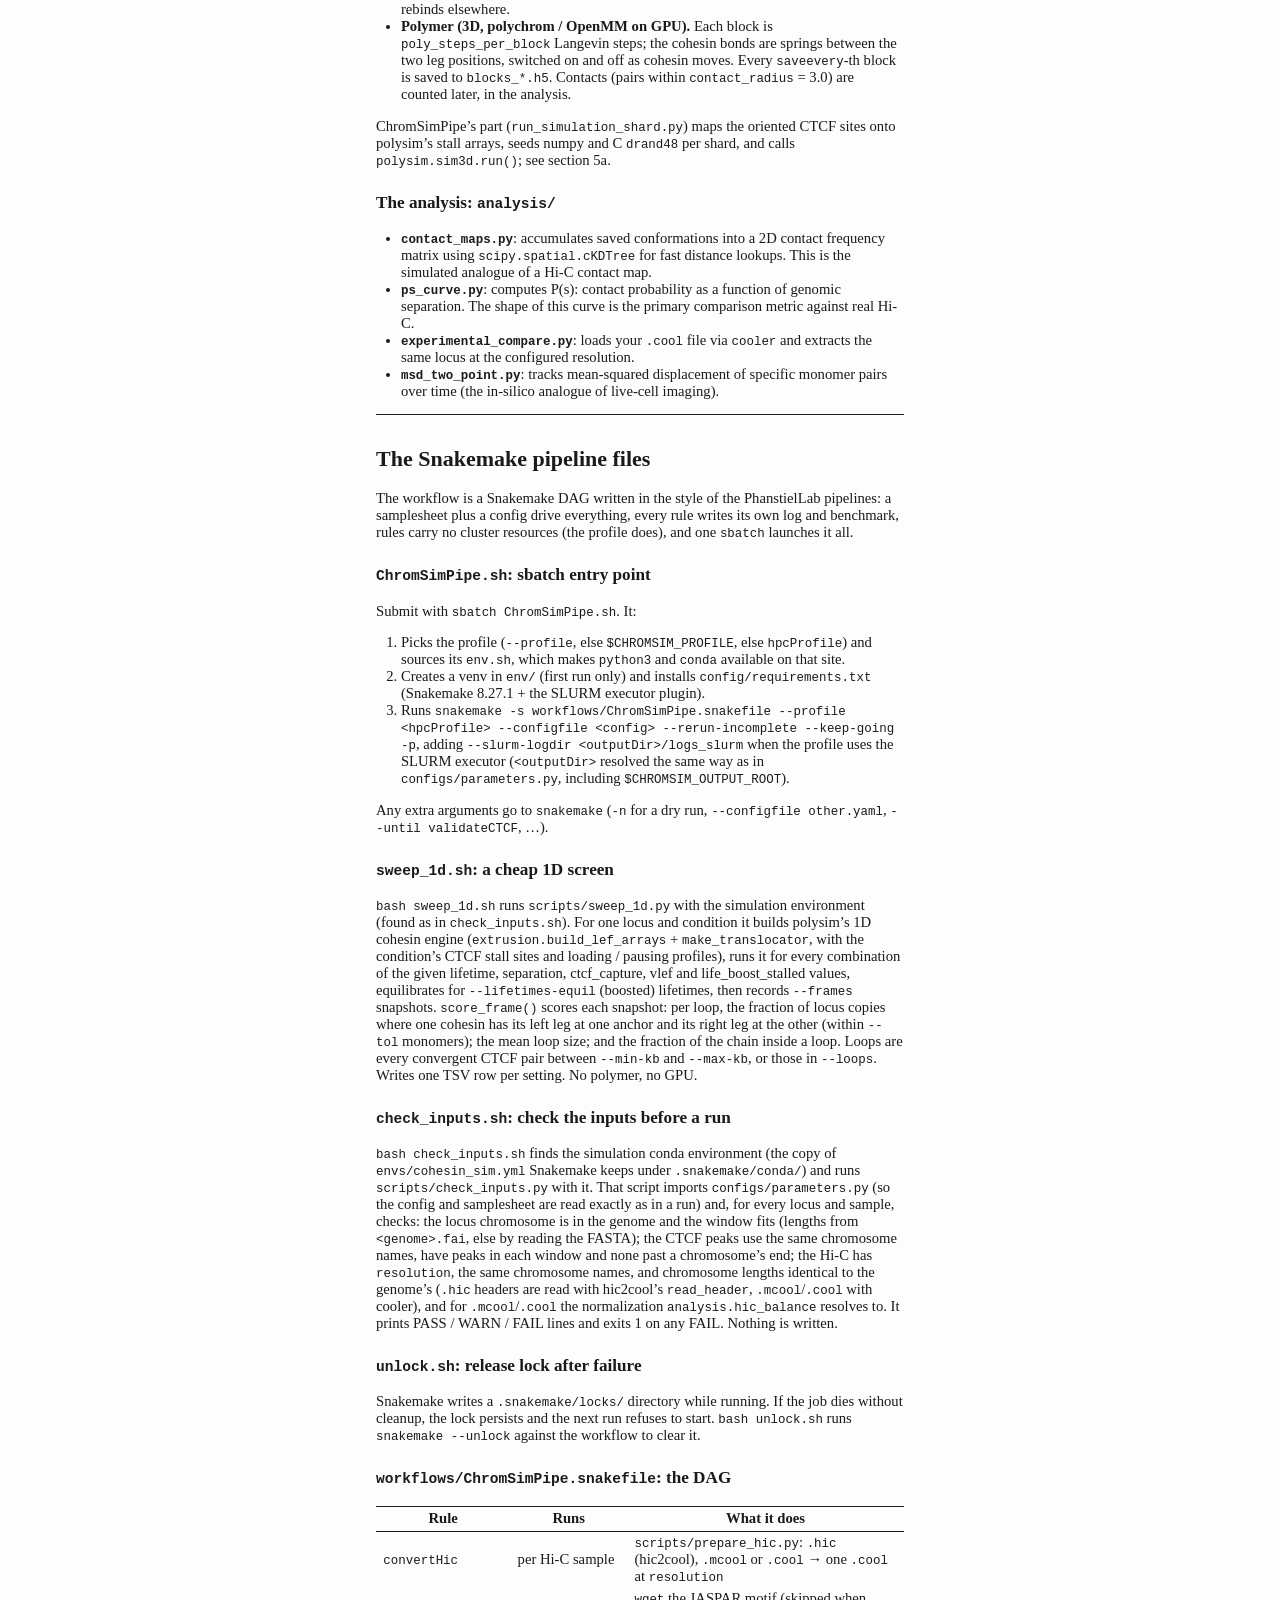
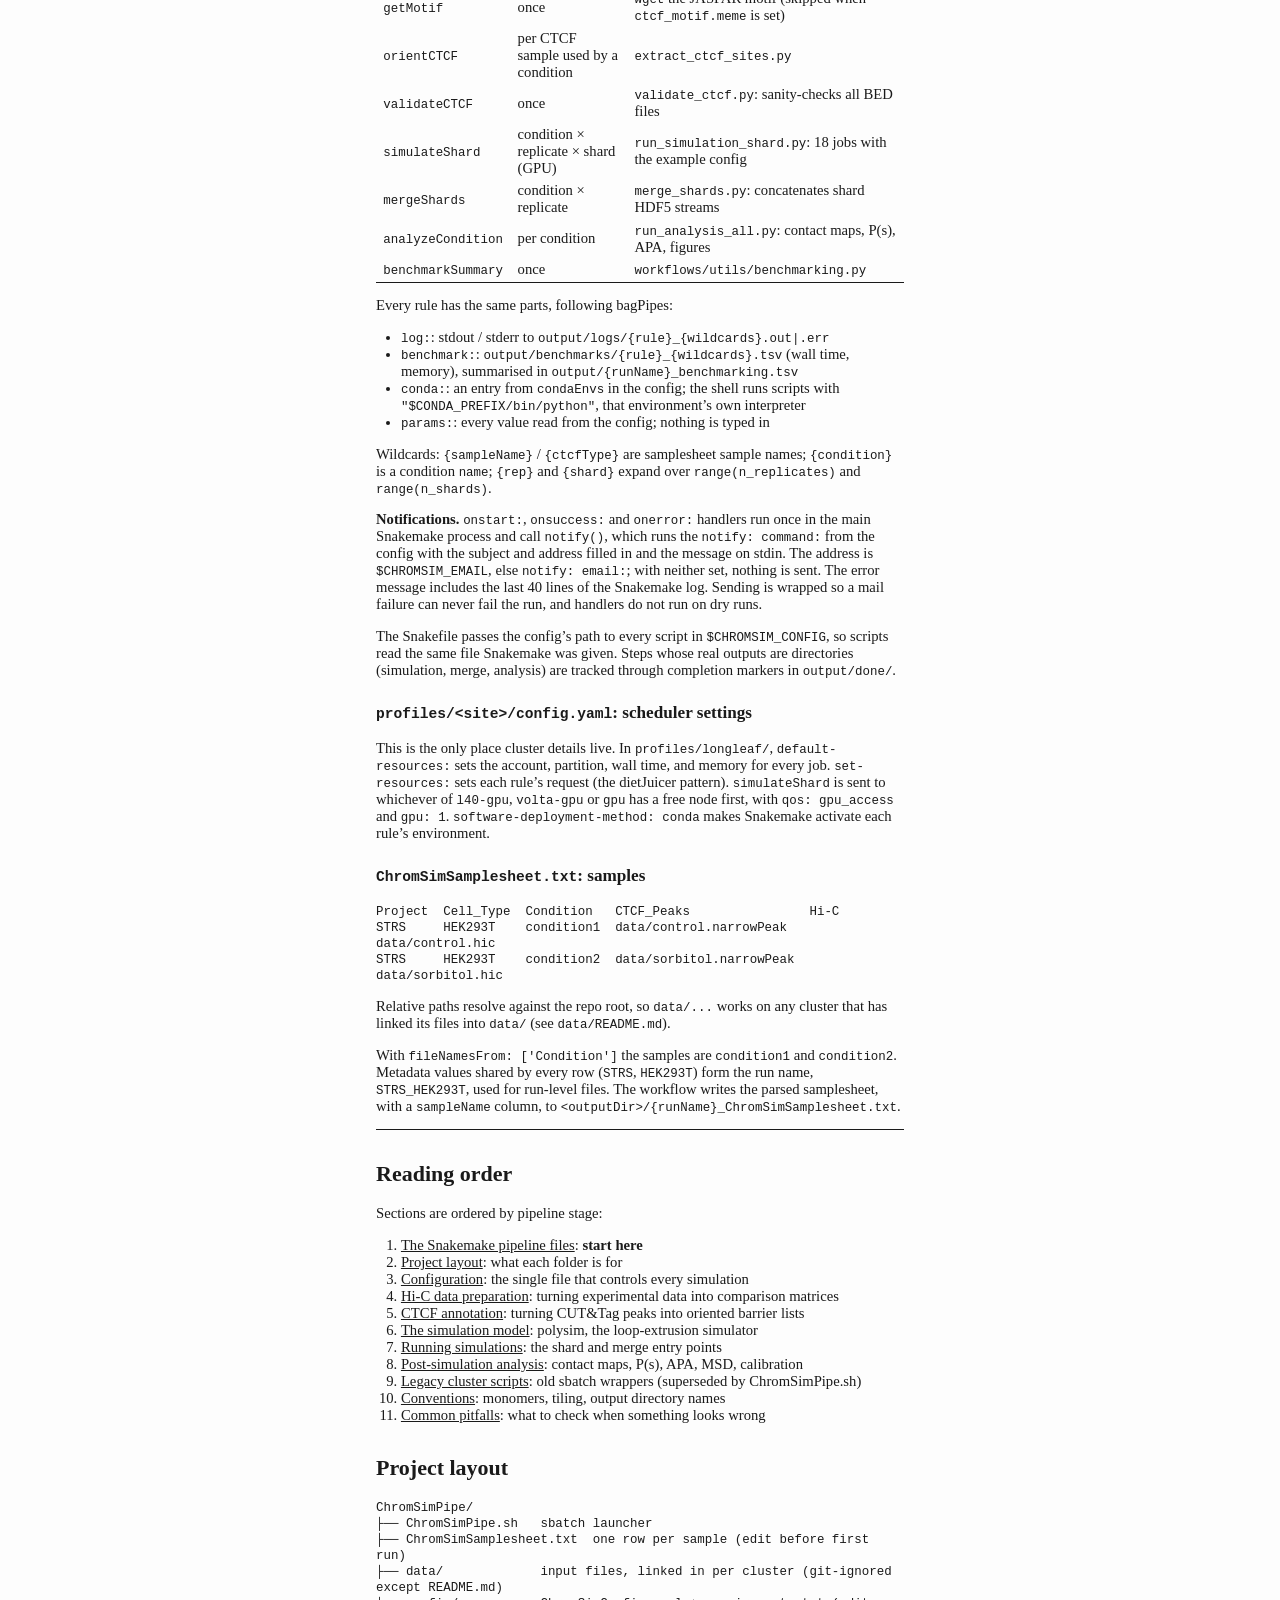
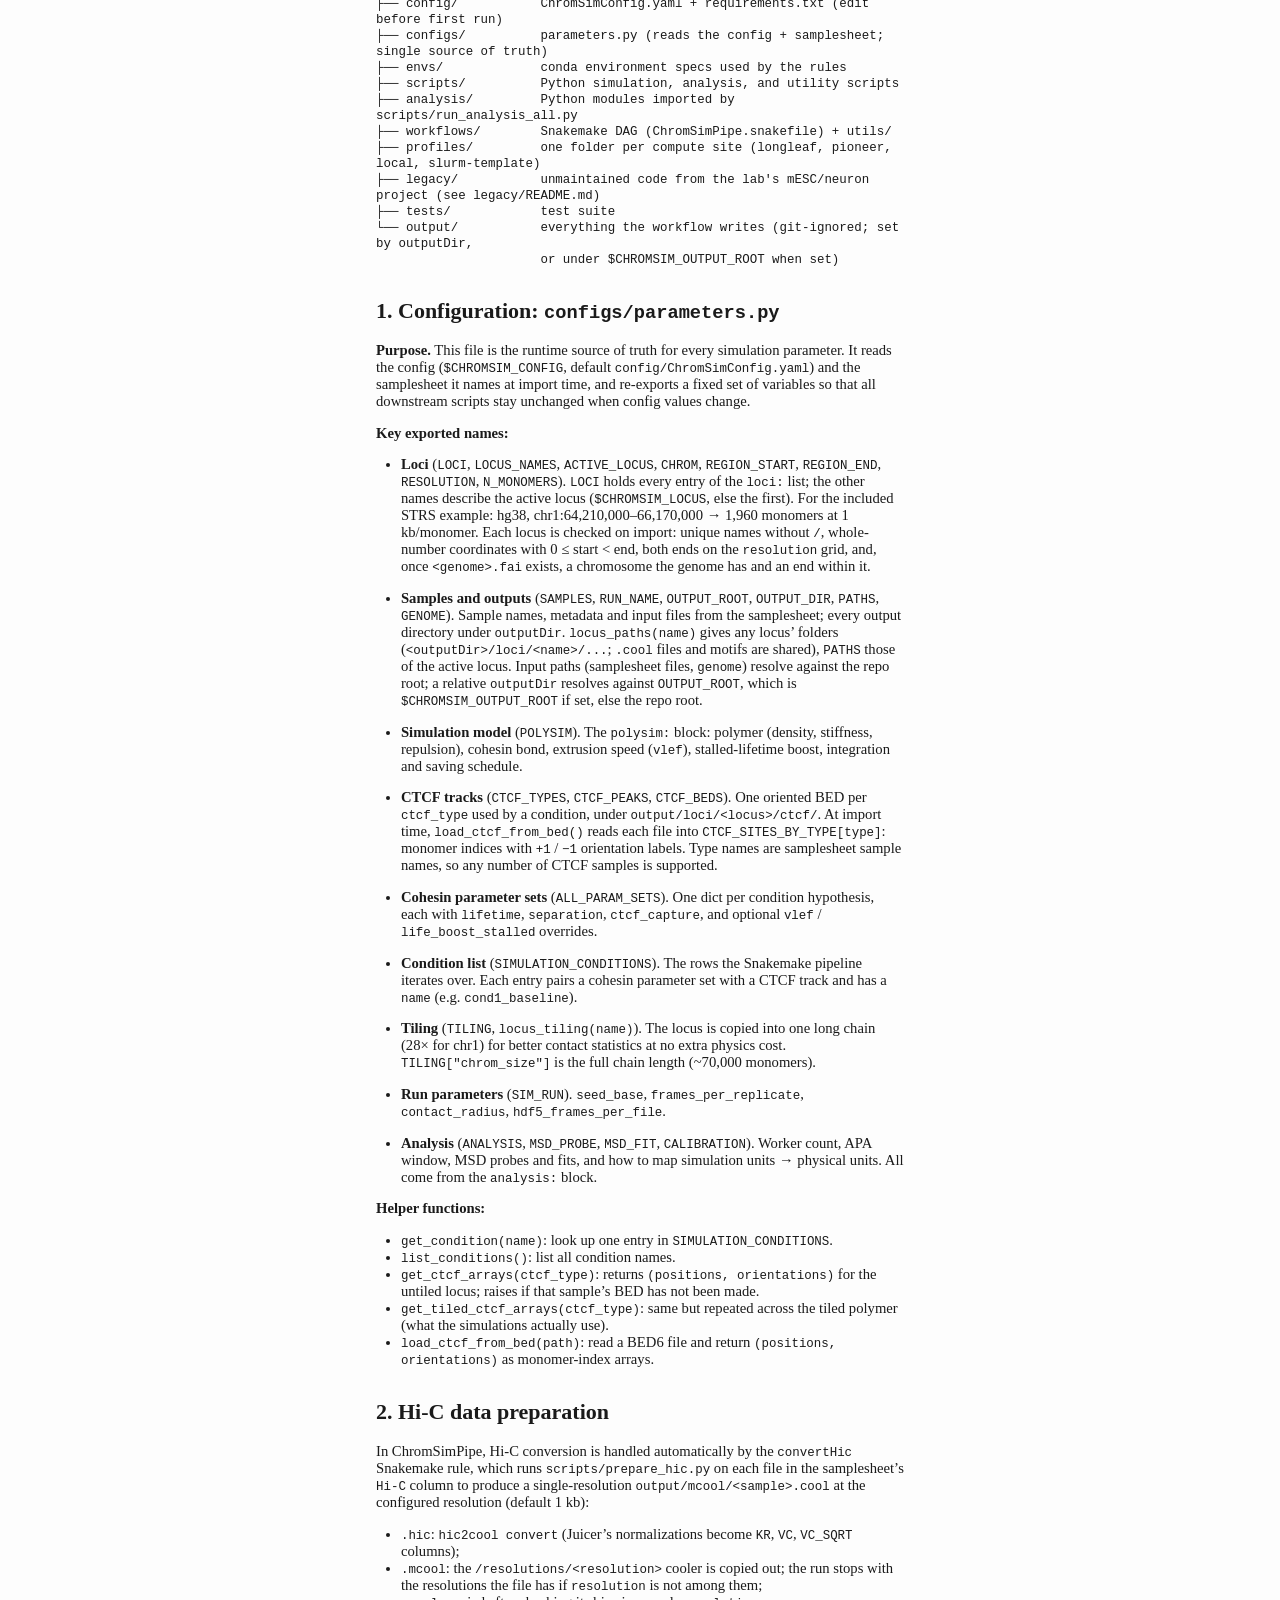
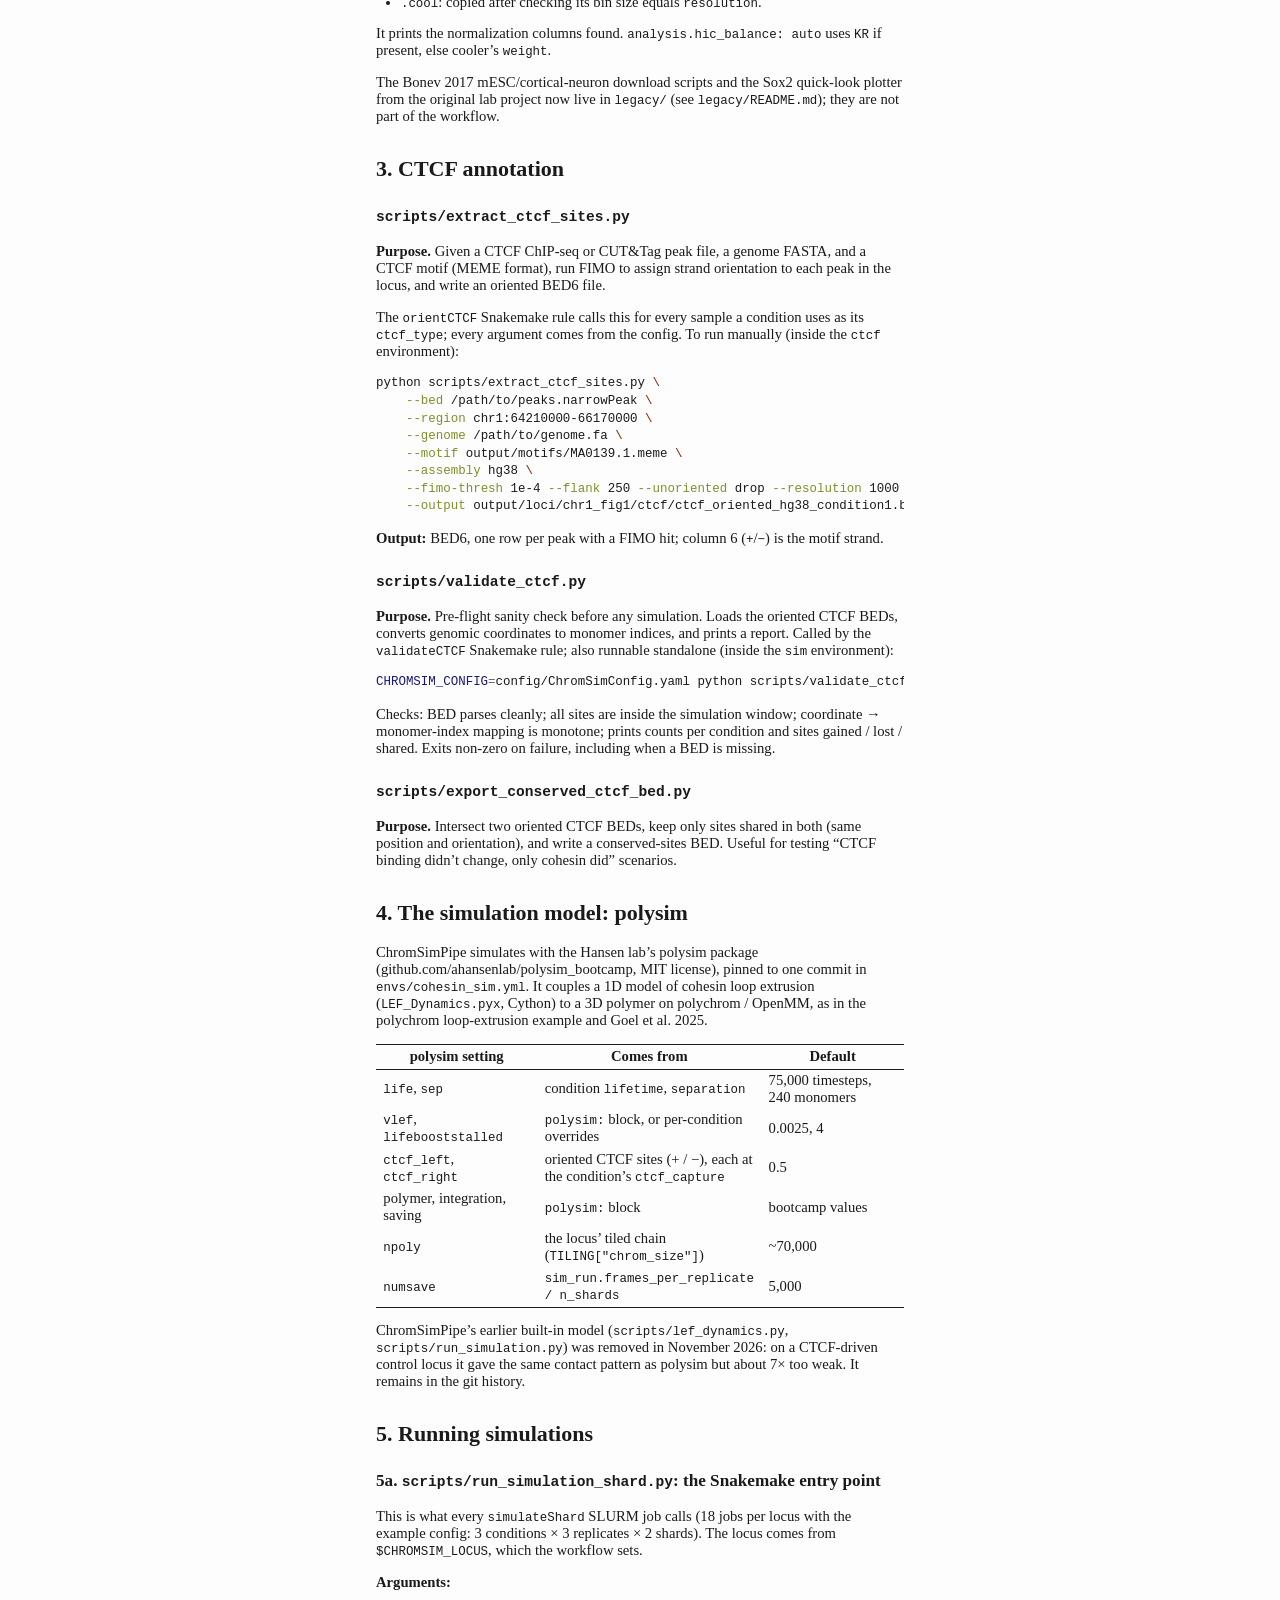
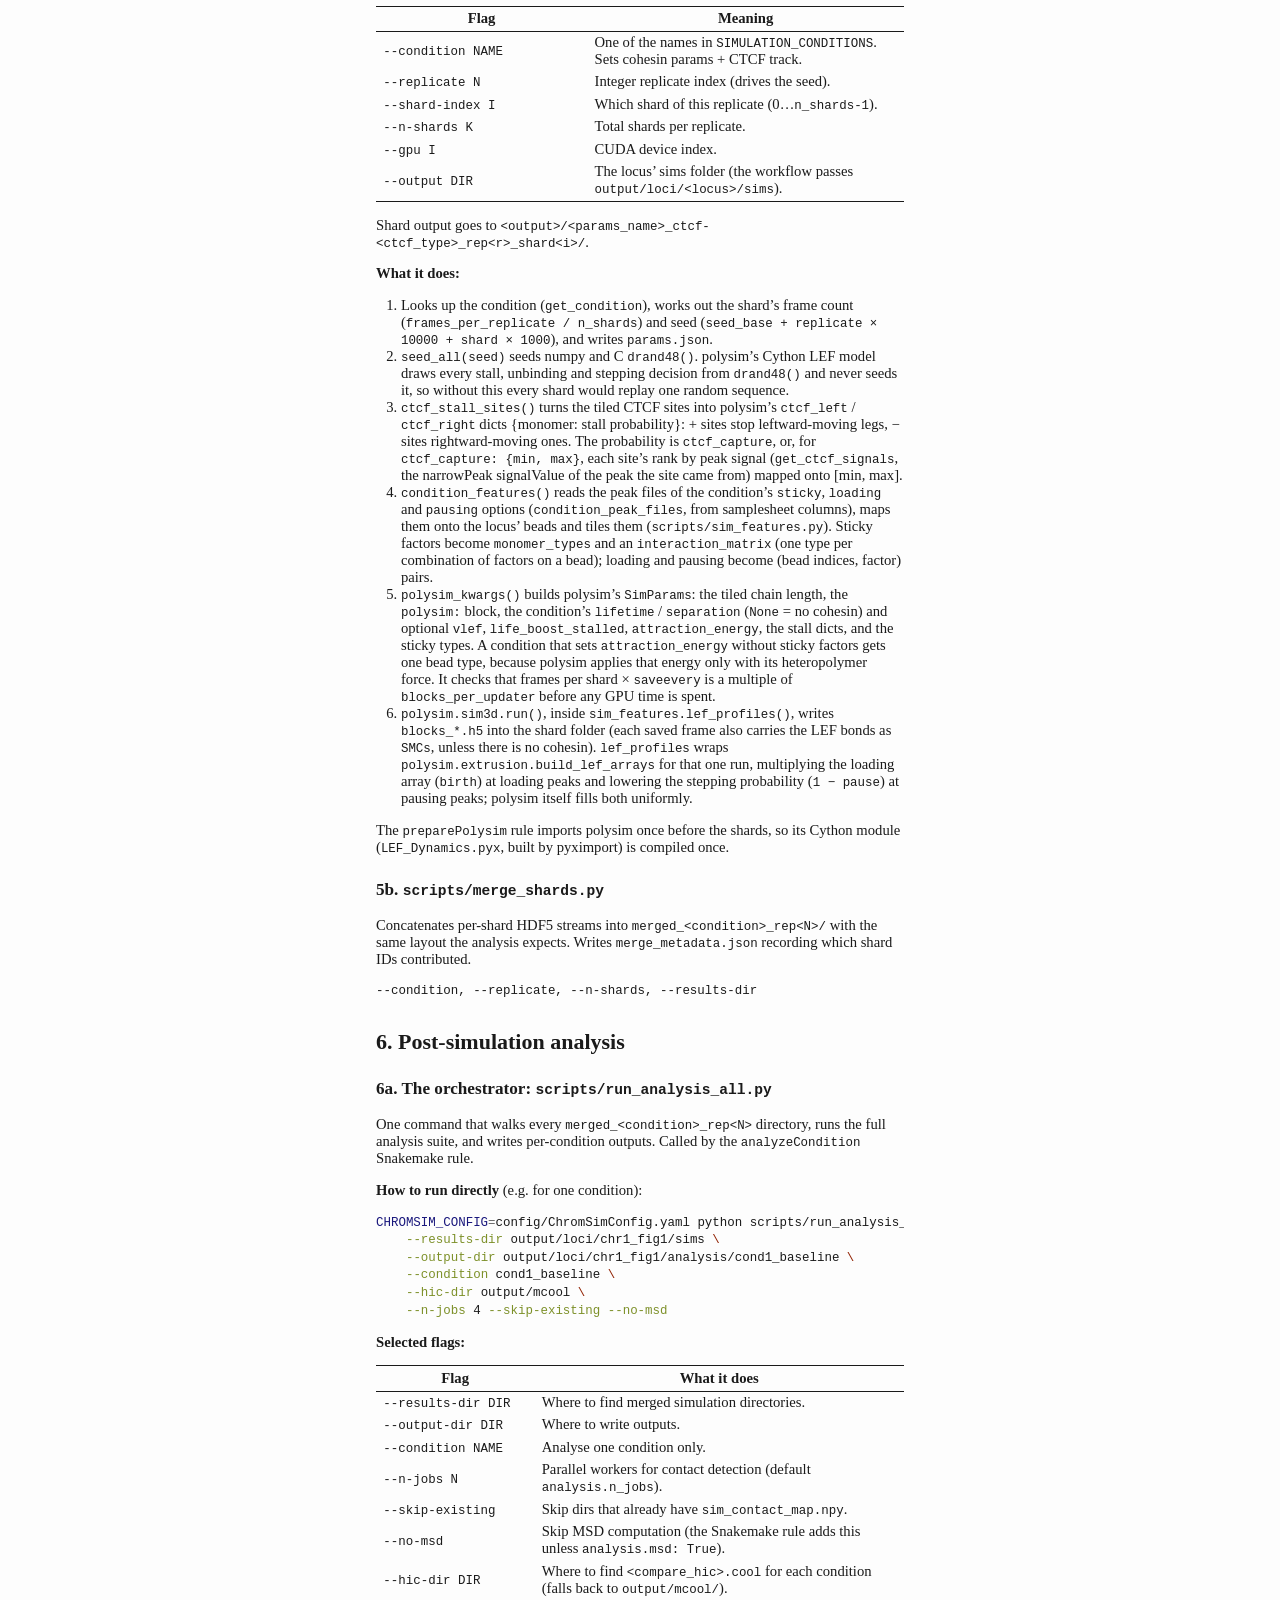
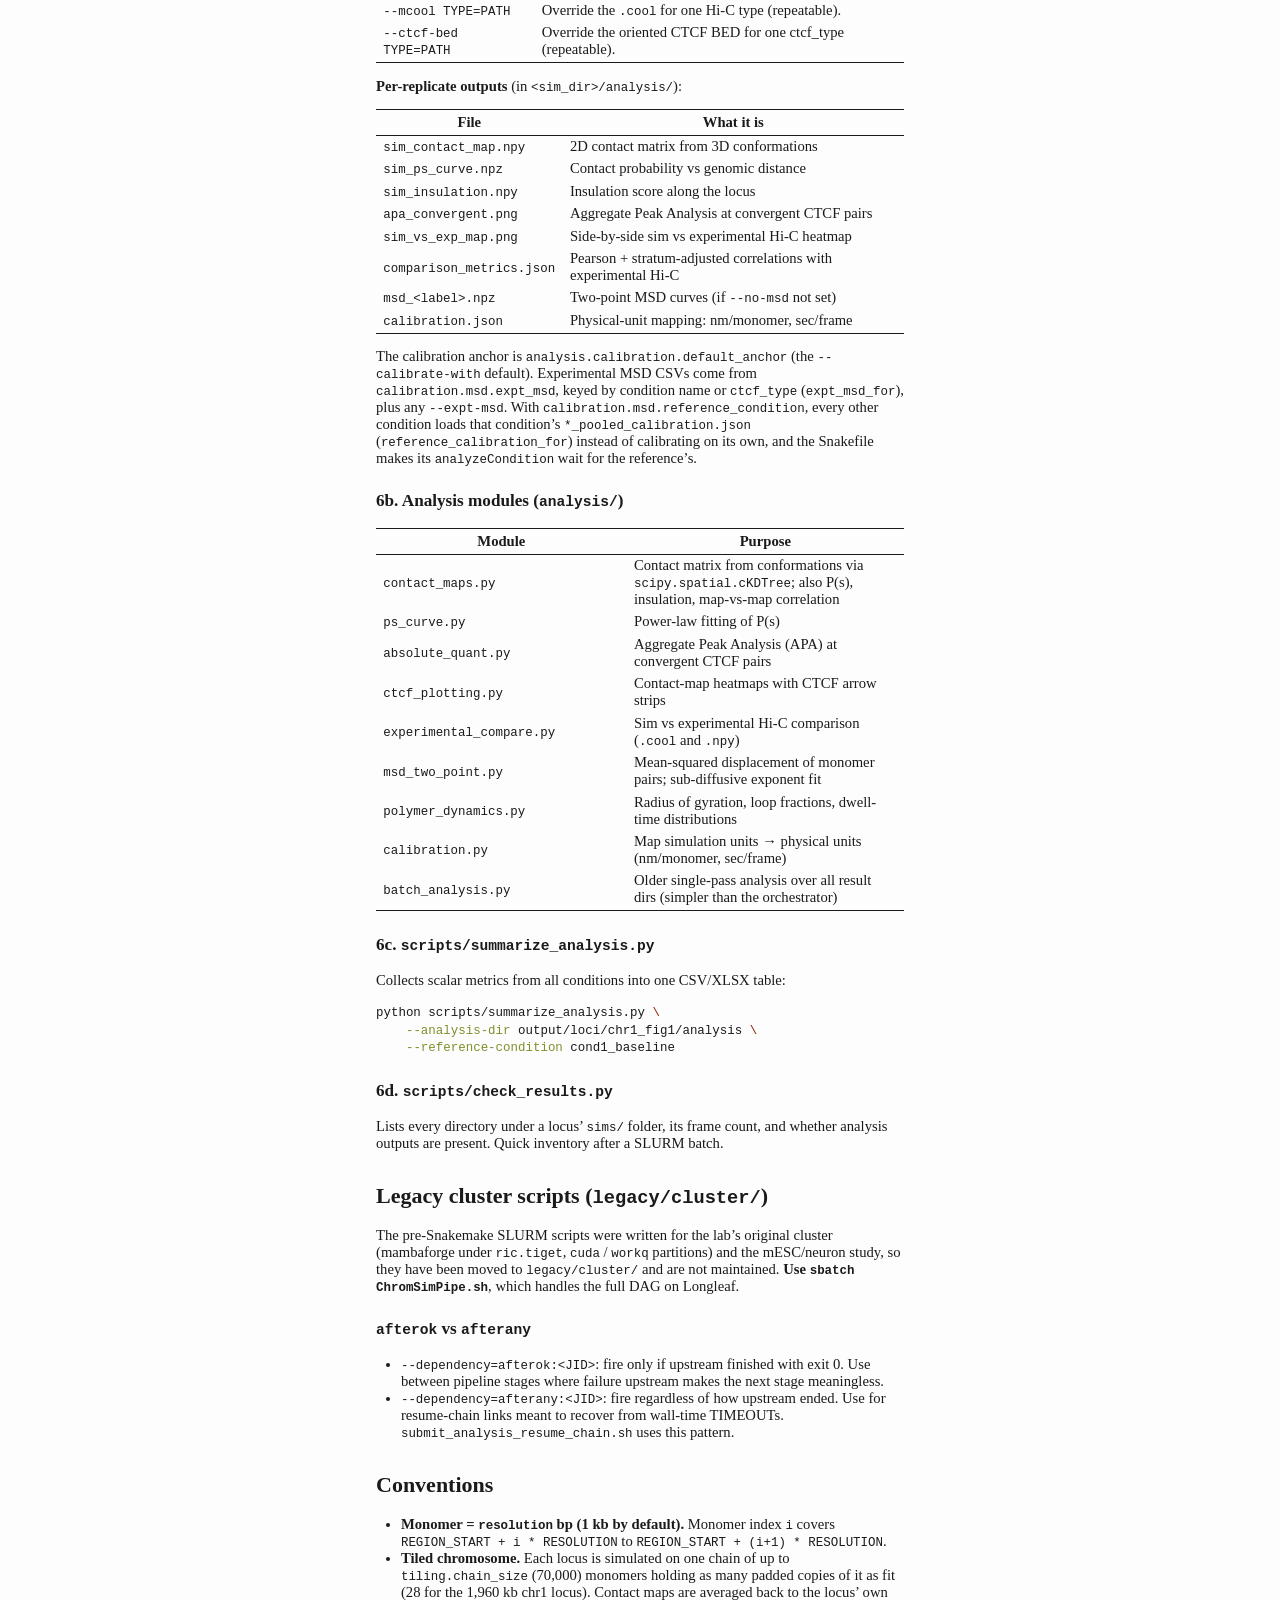
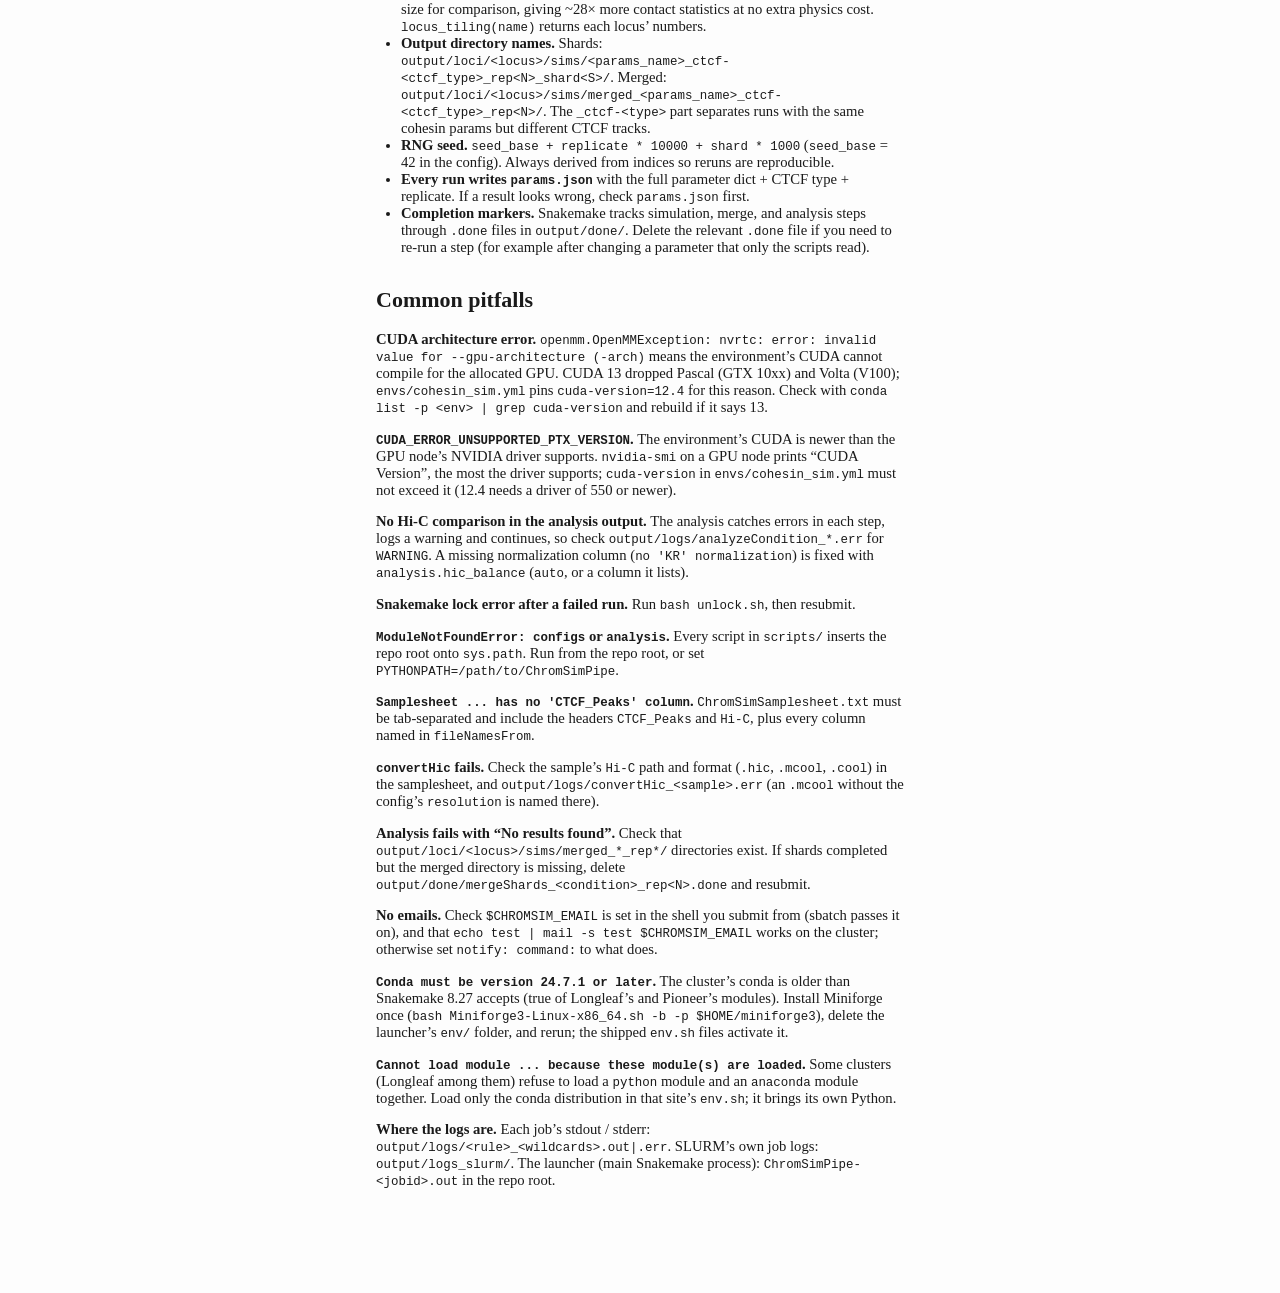
==== commit 83bdcd93: "Wire polysim's remaining model features: no cohesin, CTCF strength from signal, sticky factors, comp" ====
--- a/CODE_GUIDE.html
+++ b/CODE_GUIDE.html
@@ -513,6 +513,24 @@
 <p>Any extra arguments go to <code>snakemake</code> (<code>-n</code> for
 a dry run, <code>--configfile other.yaml</code>,
 <code>--until validateCTCF</code>, …).</p>
+<h3 id="sweep_1d.sh-a-cheap-1d-screen"><code>sweep_1d.sh</code>: a cheap
+1D screen</h3>
+<p><code>bash sweep_1d.sh</code> runs <code>scripts/sweep_1d.py</code>
+with the simulation environment (found as in
+<code>check_inputs.sh</code>). For one locus and condition it builds
+polysim’s 1D cohesin engine (<code>extrusion.build_lef_arrays</code> +
+<code>make_translocator</code>, with the condition’s CTCF stall sites
+and loading / pausing profiles), runs it for every combination of the
+given lifetime, separation, ctcf_capture, vlef and life_boost_stalled
+values, equilibrates for <code>--lifetimes-equil</code> (boosted)
+lifetimes, then records <code>--frames</code> snapshots.
+<code>score_frame()</code> scores each snapshot: per loop, the fraction
+of locus copies where one cohesin has its left leg at one anchor and its
+right leg at the other (within <code>--tol</code> monomers); the mean
+loop size; and the fraction of the chain inside a loop. Loops are every
+convergent CTCF pair between <code>--min-kb</code> and
+<code>--max-kb</code>, or those in <code>--loops</code>. Writes one TSV
+row per setting. No polymer, no GPU.</p>
 <h3
 id="check_inputs.sh-check-the-inputs-before-a-run"><code>check_inputs.sh</code>:
 check the inputs before a run</h3>
@@ -981,19 +999,41 @@
 unbinding and stepping decision from <code>drand48()</code> and never
 seeds it, so without this every shard would replay one random
 sequence.</li>
+<li><code>ctcf_stall_sites()</code> turns the tiled CTCF sites into
+polysim’s <code>ctcf_left</code> / <code>ctcf_right</code> dicts
+{monomer: stall probability}: + sites stop leftward-moving legs, − sites
+rightward-moving ones. The probability is <code>ctcf_capture</code>, or,
+for <code>ctcf_capture: {min, max}</code>, each site’s rank by peak
+signal (<code>get_ctcf_signals</code>, the narrowPeak signalValue of the
+peak the site came from) mapped onto [min, max].</li>
+<li><code>condition_features()</code> reads the peak files of the
+condition’s <code>sticky</code>, <code>loading</code> and
+<code>pausing</code> options (<code>condition_peak_files</code>, from
+samplesheet columns), maps them onto the locus’ beads and tiles them
+(<code>scripts/sim_features.py</code>). Sticky factors become
+<code>monomer_types</code> and an <code>interaction_matrix</code> (one
+type per combination of factors on a bead); loading and pausing become
+(bead indices, factor) pairs.</li>
 <li><code>polysim_kwargs()</code> builds polysim’s
 <code>SimParams</code>: the tiled chain length, the
 <code>polysim:</code> block, the condition’s <code>lifetime</code> /
-<code>separation</code> (and optional <code>vlef</code>,
-<code>life_boost_stalled</code>), and the tiled CTCF sites as per-site
-stall probabilities (<code>ctcf_capture</code>): + sites go to
-<code>ctcf_left</code> (they stop leftward-moving legs), − sites to
-<code>ctcf_right</code>. It checks that frames per shard ×
+<code>separation</code> (<code>None</code> = no cohesin) and optional
+<code>vlef</code>, <code>life_boost_stalled</code>,
+<code>attraction_energy</code>, the stall dicts, and the sticky types. A
+condition that sets <code>attraction_energy</code> without sticky
+factors gets one bead type, because polysim applies that energy only
+with its heteropolymer force. It checks that frames per shard ×
 <code>saveevery</code> is a multiple of <code>blocks_per_updater</code>
 before any GPU time is spent.</li>
-<li><code>polysim.sim3d.run()</code> writes <code>blocks_*.h5</code>
-into the shard folder (each saved frame also carries the LEF bonds as
-<code>SMCs</code>).</li>
+<li><code>polysim.sim3d.run()</code>, inside
+<code>sim_features.lef_profiles()</code>, writes
+<code>blocks_*.h5</code> into the shard folder (each saved frame also
+carries the LEF bonds as <code>SMCs</code>, unless there is no cohesin).
+<code>lef_profiles</code> wraps
+<code>polysim.extrusion.build_lef_arrays</code> for that one run,
+multiplying the loading array (<code>birth</code>) at loading peaks and
+lowering the stepping probability (<code>1 − pause</code>) at pausing
+peaks; polysim itself fills both uniformly.</li>
 </ol>
 <p>The <code>preparePolysim</code> rule imports polysim once before the
 shards, so its Cython module (<code>LEF_Dynamics.pyx</code>, built by
@@ -1122,6 +1162,17 @@
 </tr>
 </tbody>
 </table>
+<p>The calibration anchor is
+<code>analysis.calibration.default_anchor</code> (the
+<code>--calibrate-with</code> default). Experimental MSD CSVs come from
+<code>calibration.msd.expt_msd</code>, keyed by condition name or
+<code>ctcf_type</code> (<code>expt_msd_for</code>), plus any
+<code>--expt-msd</code>. With
+<code>calibration.msd.reference_condition</code>, every other condition
+loads that condition’s <code>*_pooled_calibration.json</code>
+(<code>reference_calibration_for</code>) instead of calibrating on its
+own, and the Snakefile makes its <code>analyzeCondition</code> wait for
+the reference’s.</p>
 <h3 id="b.-analysis-modules-analysis">6b. Analysis modules
 (<code>analysis/</code>)</h3>
 <table>
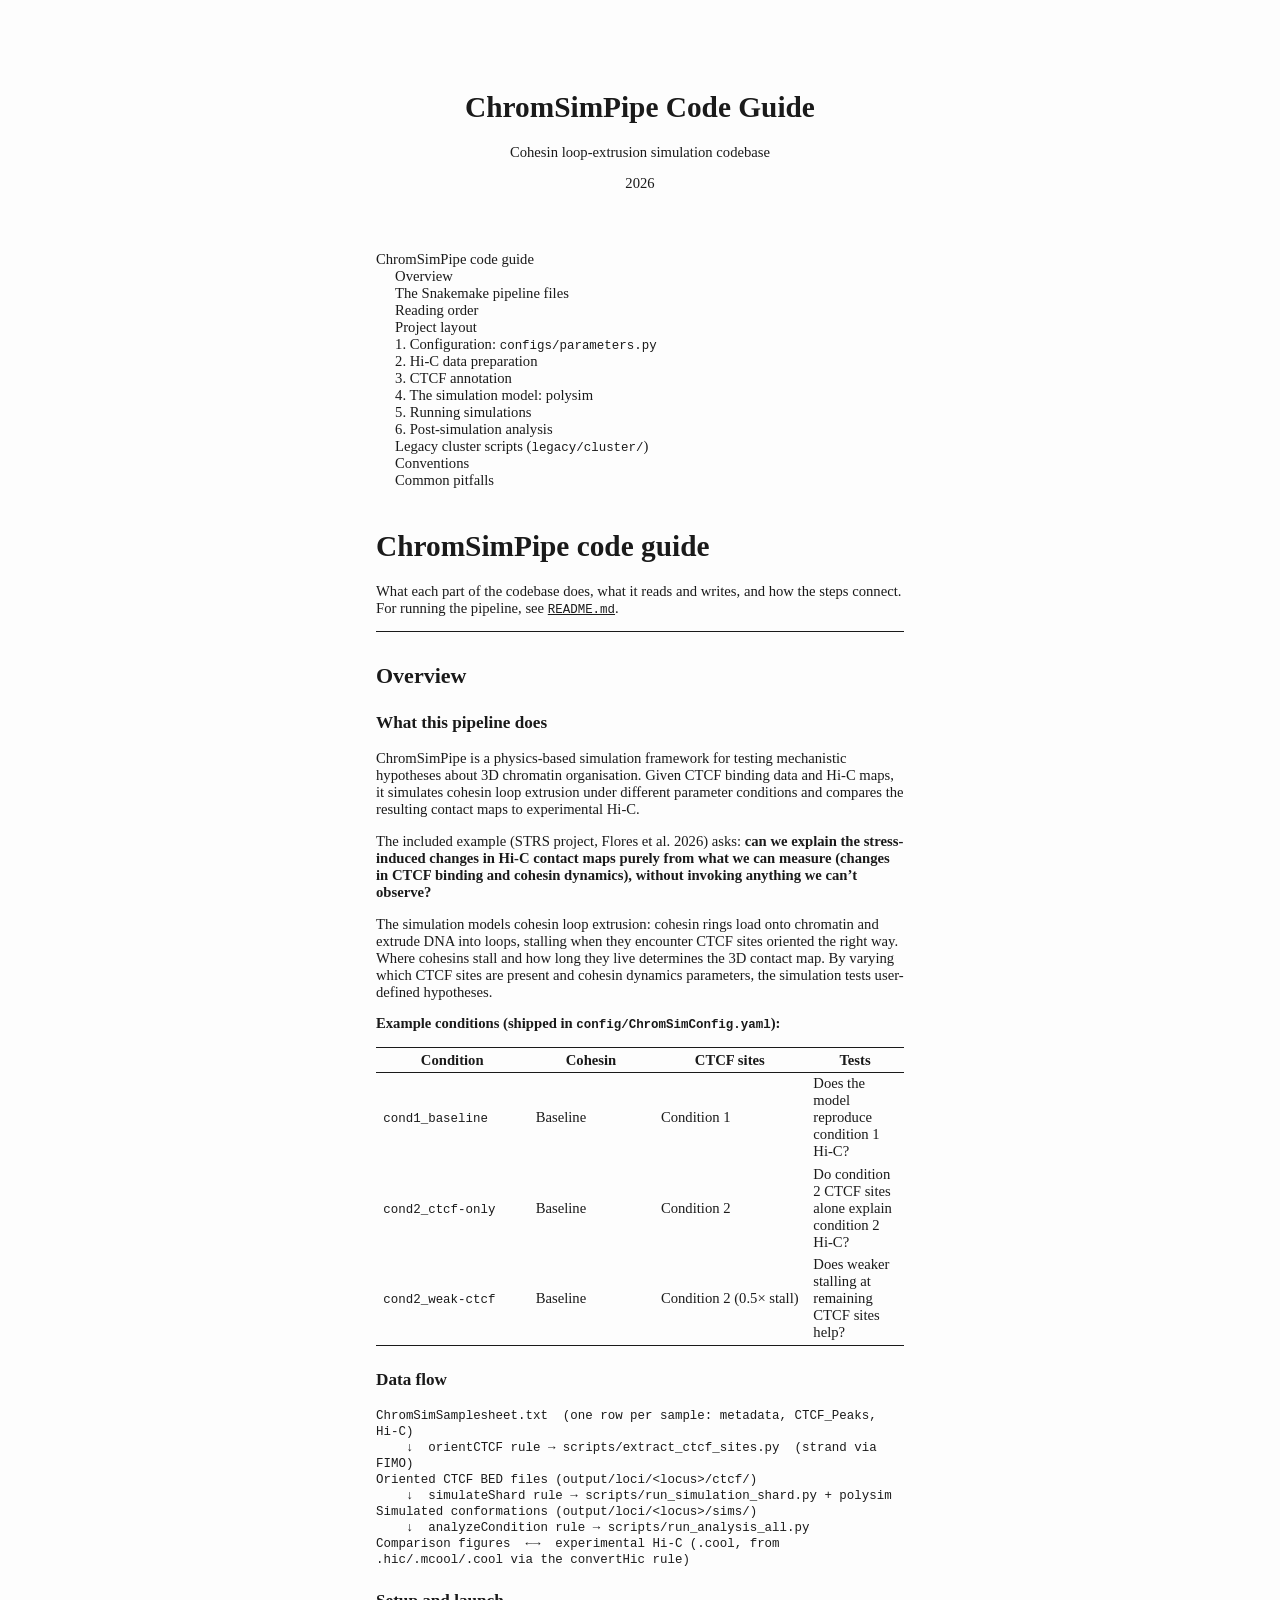
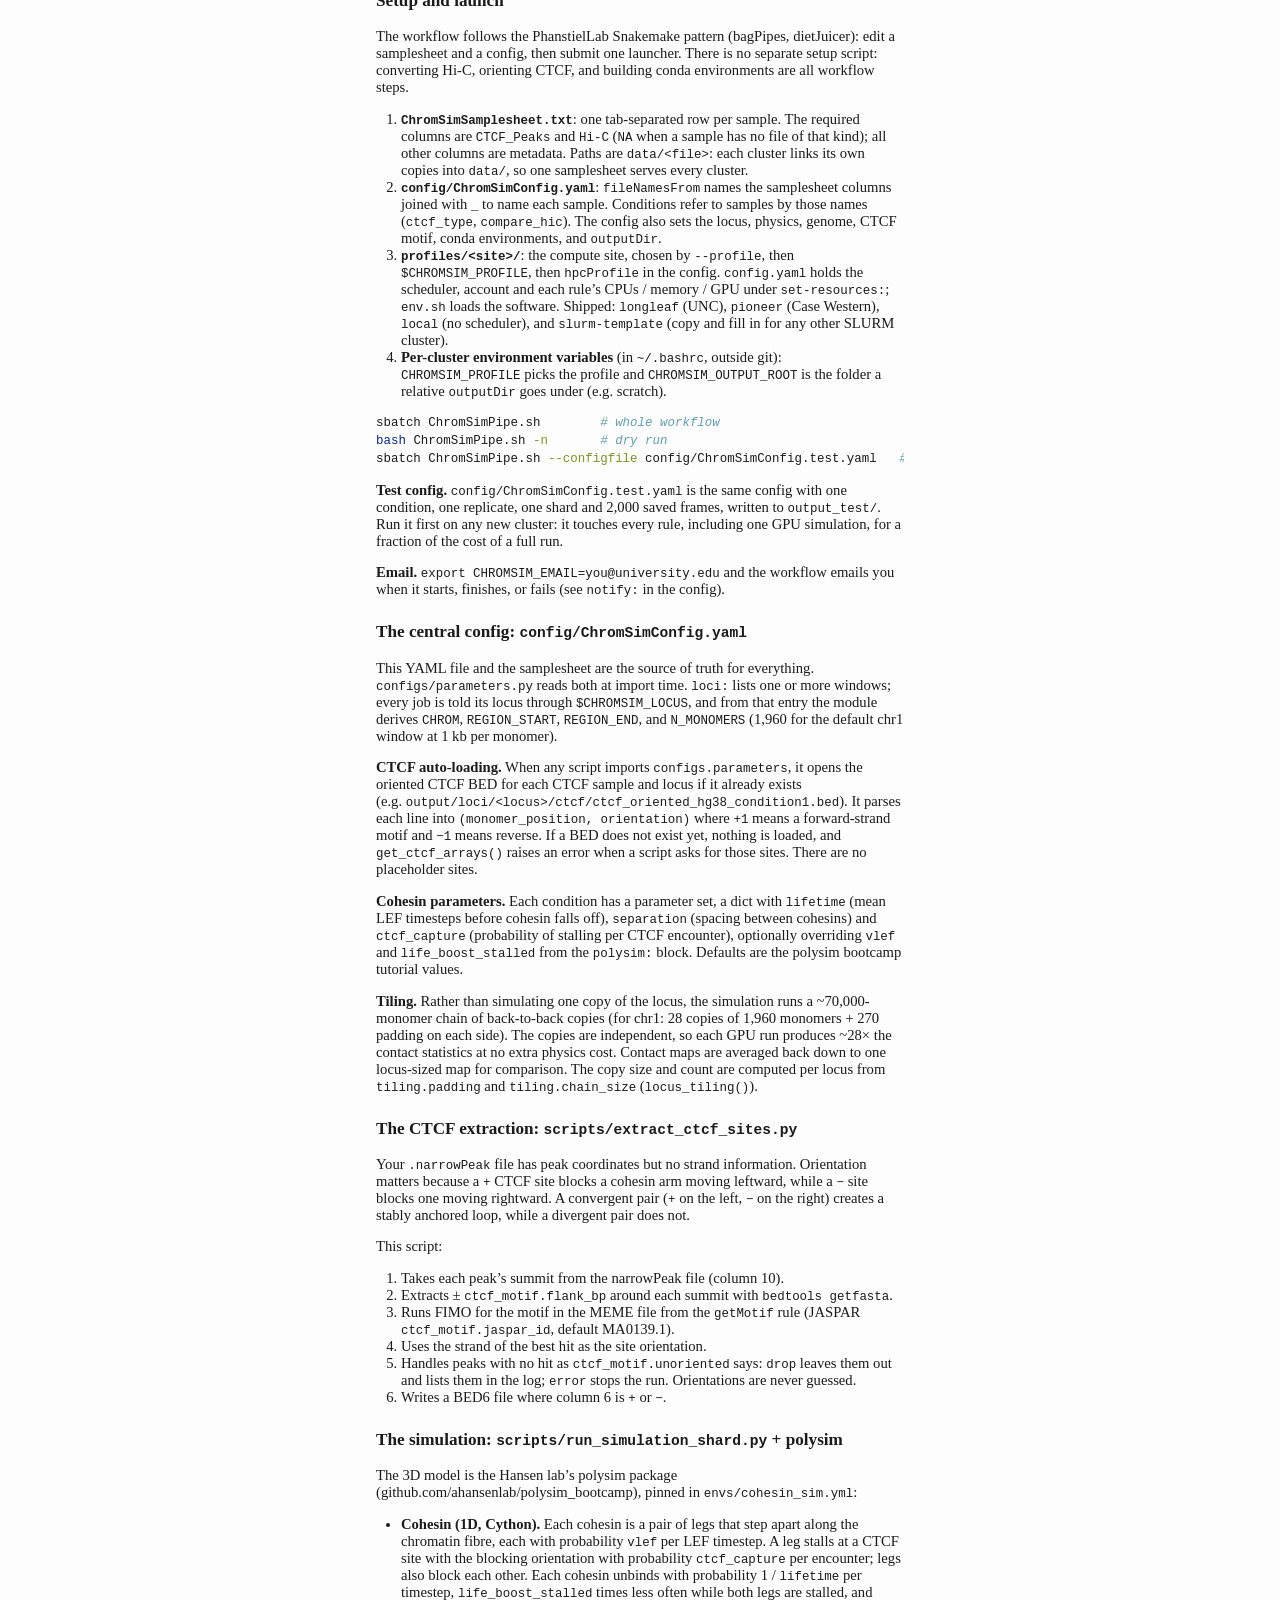
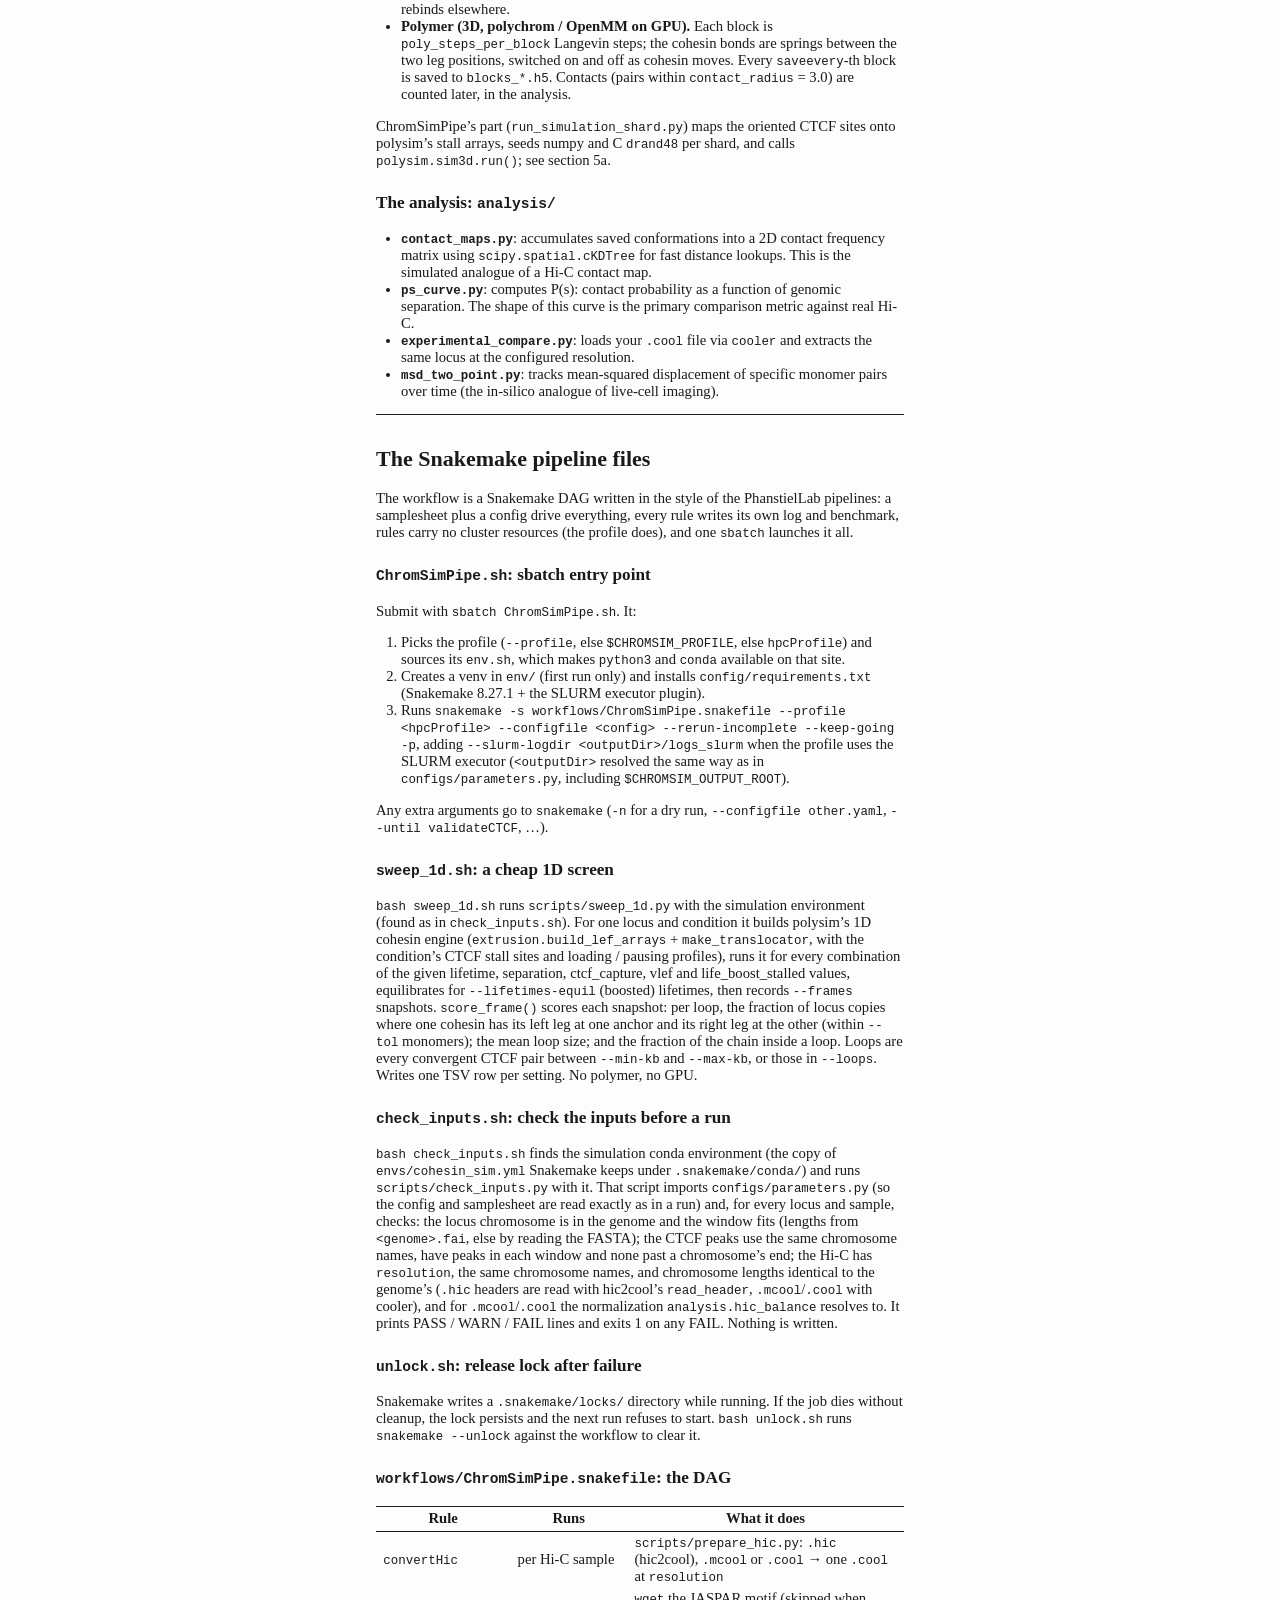
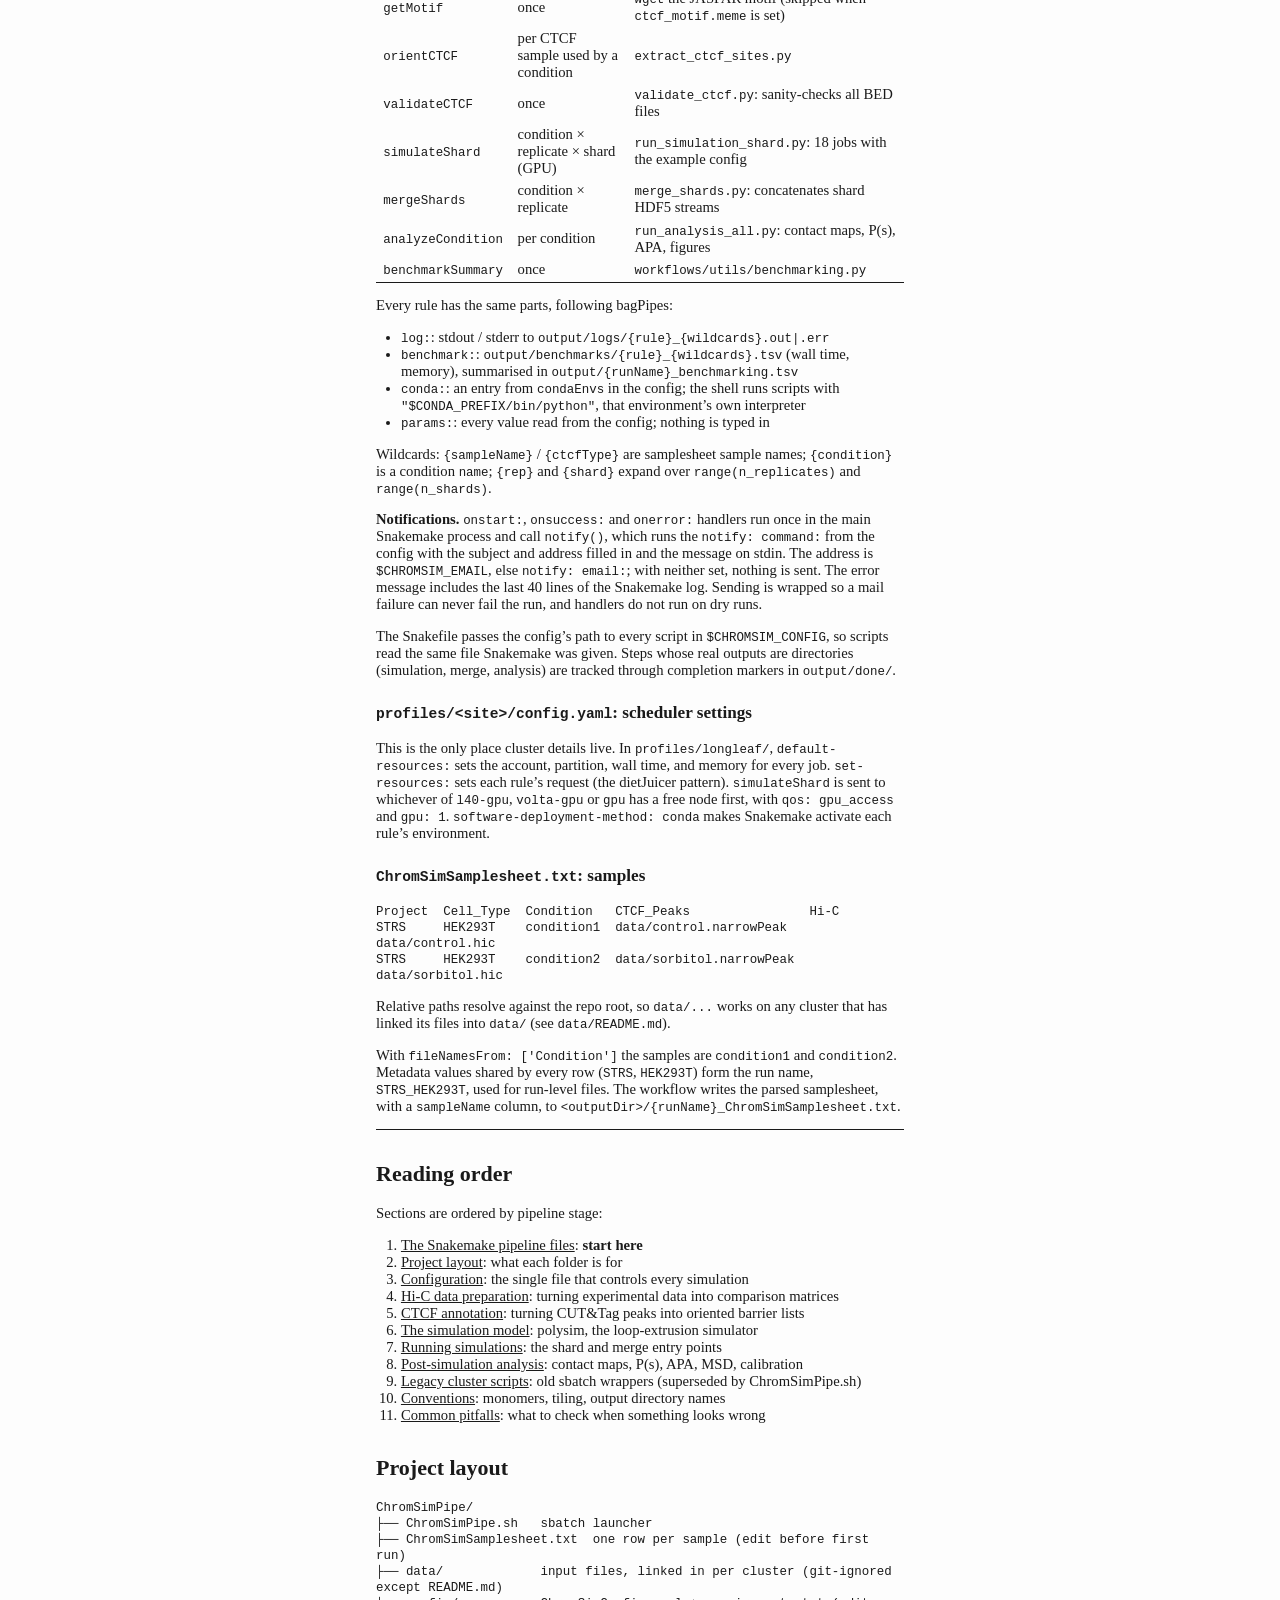
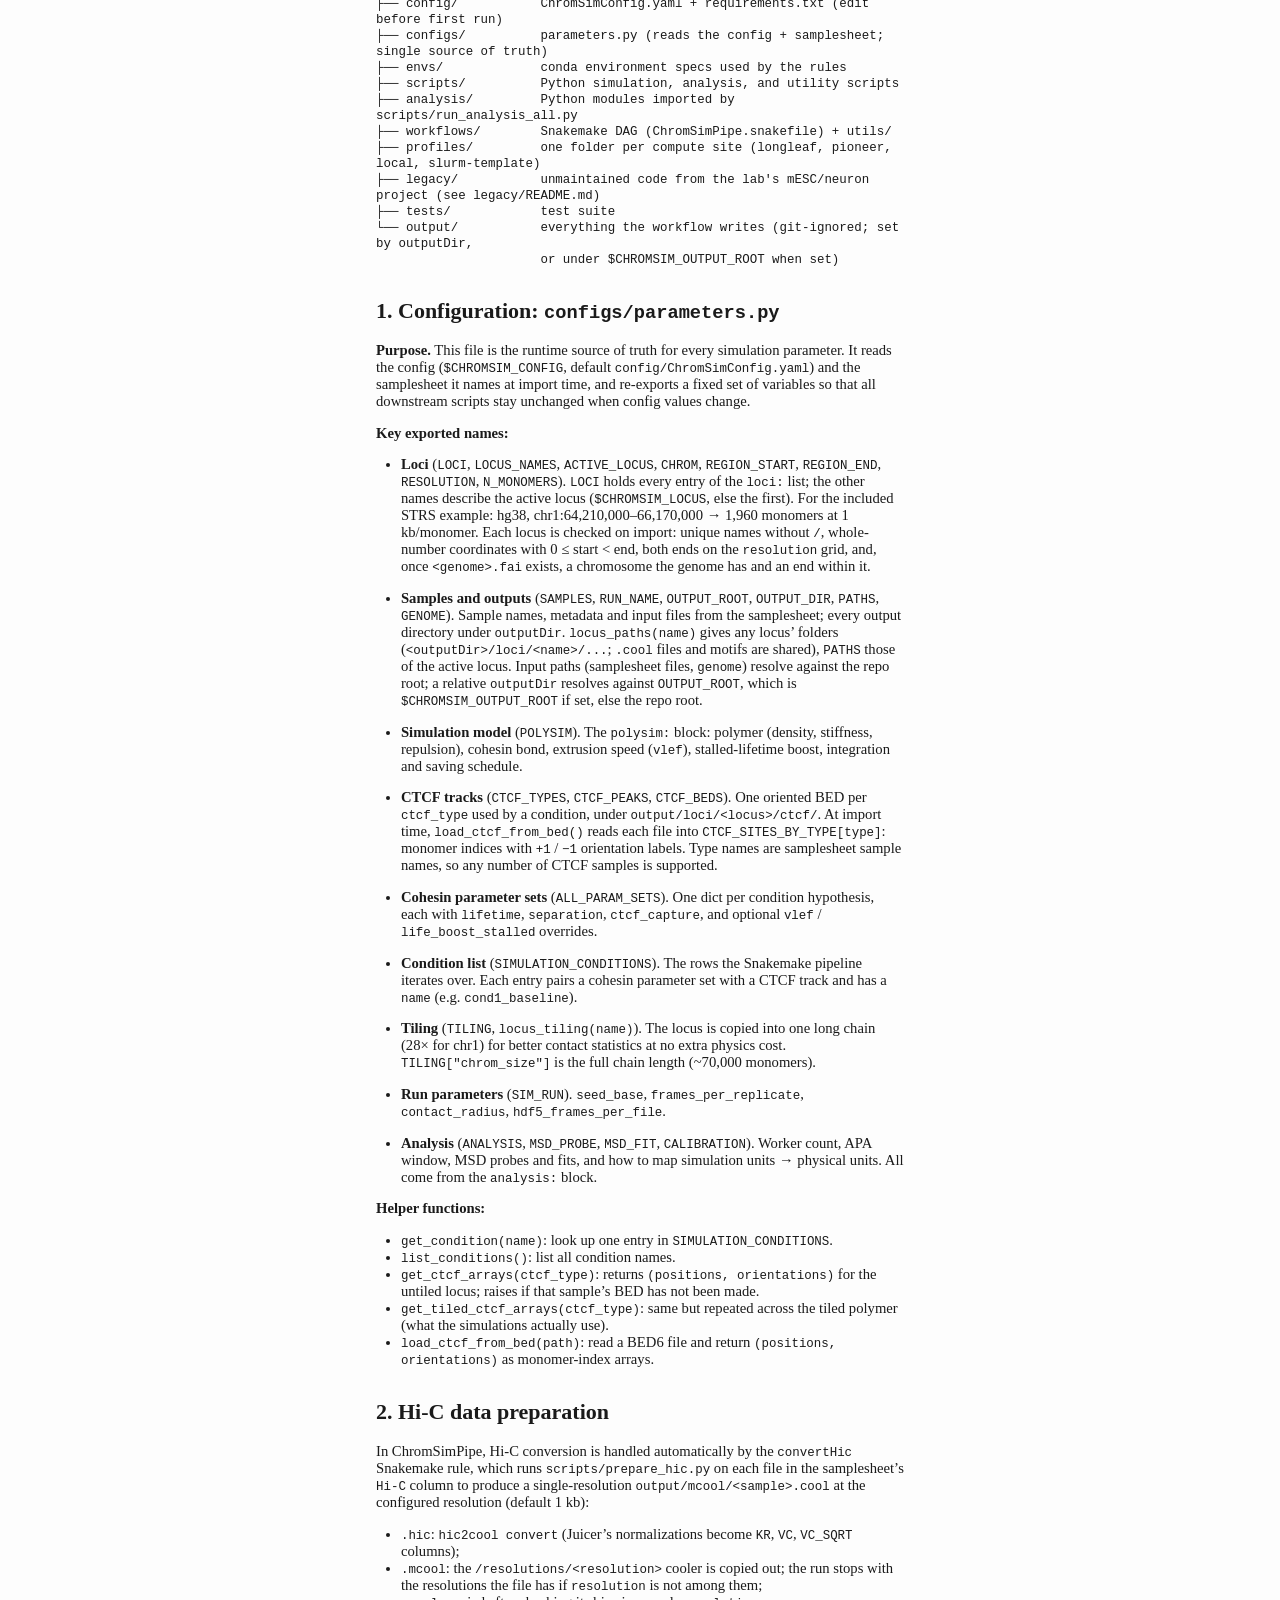
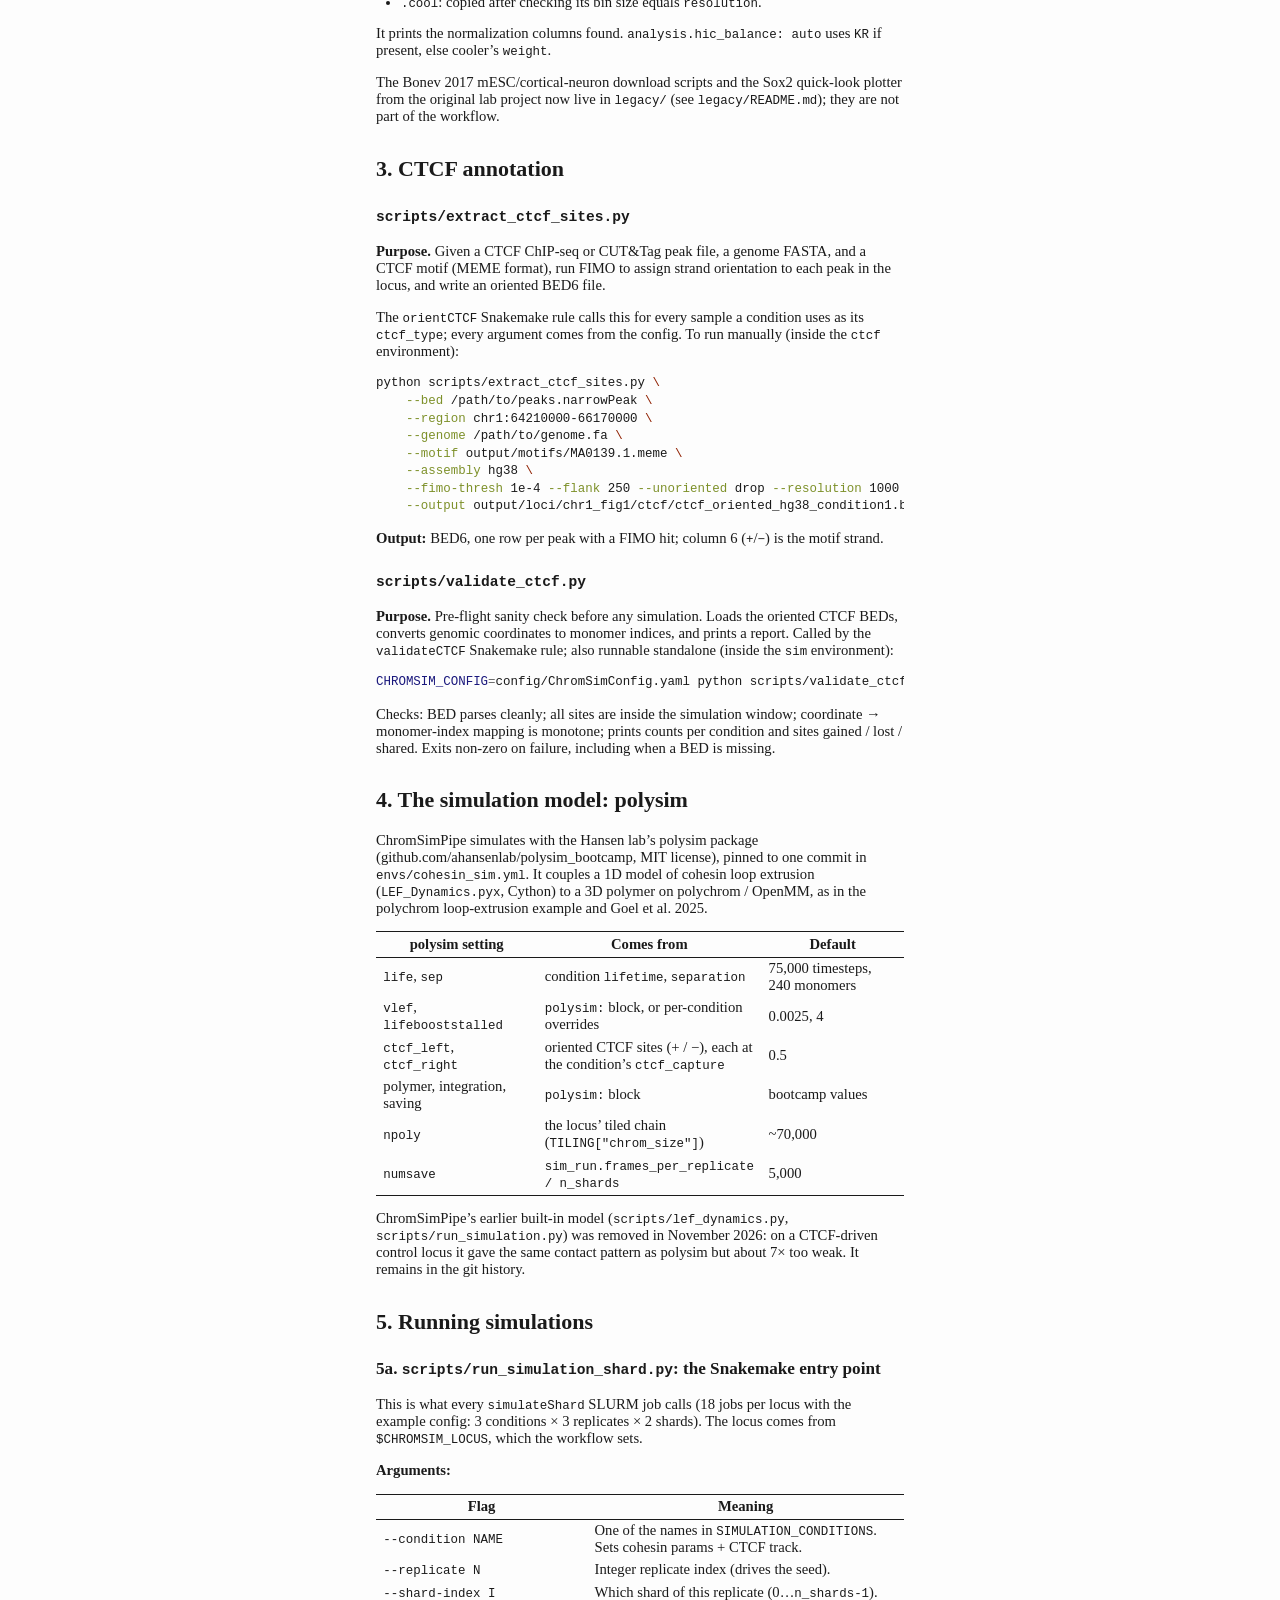
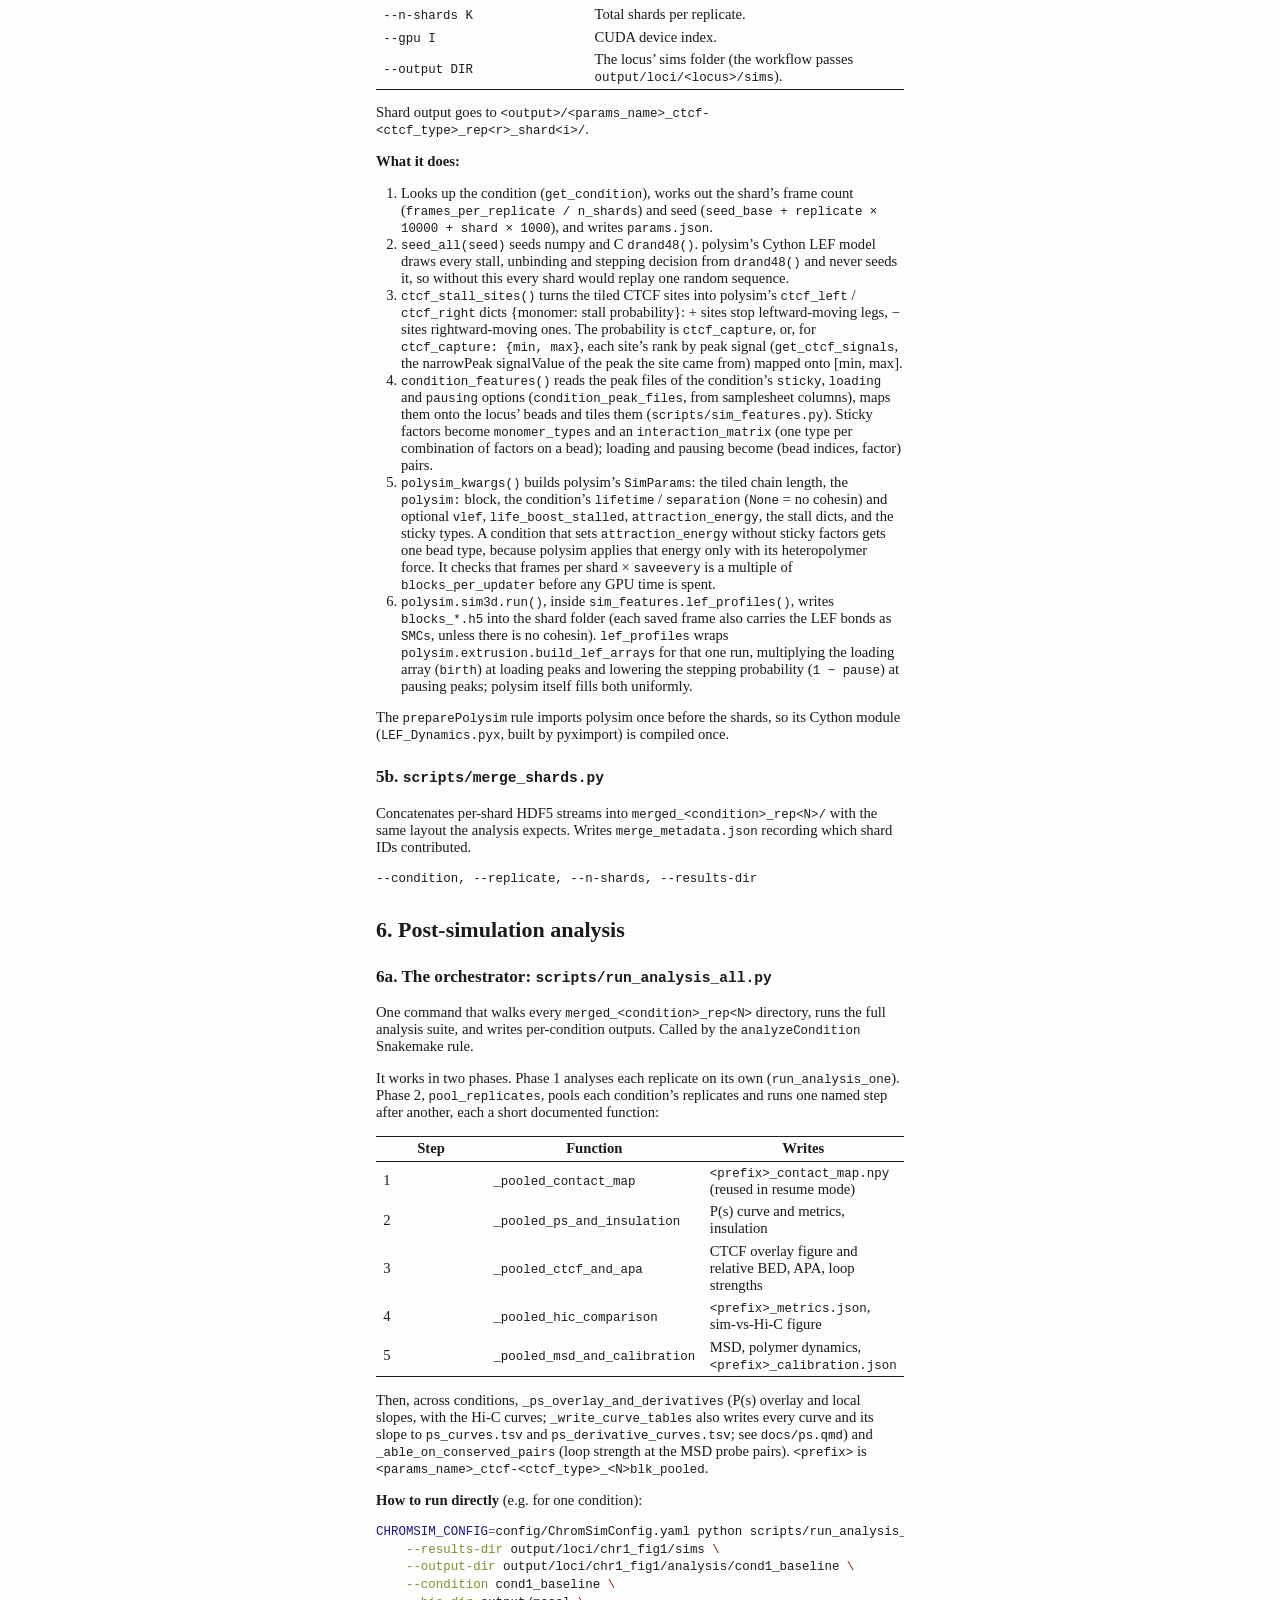
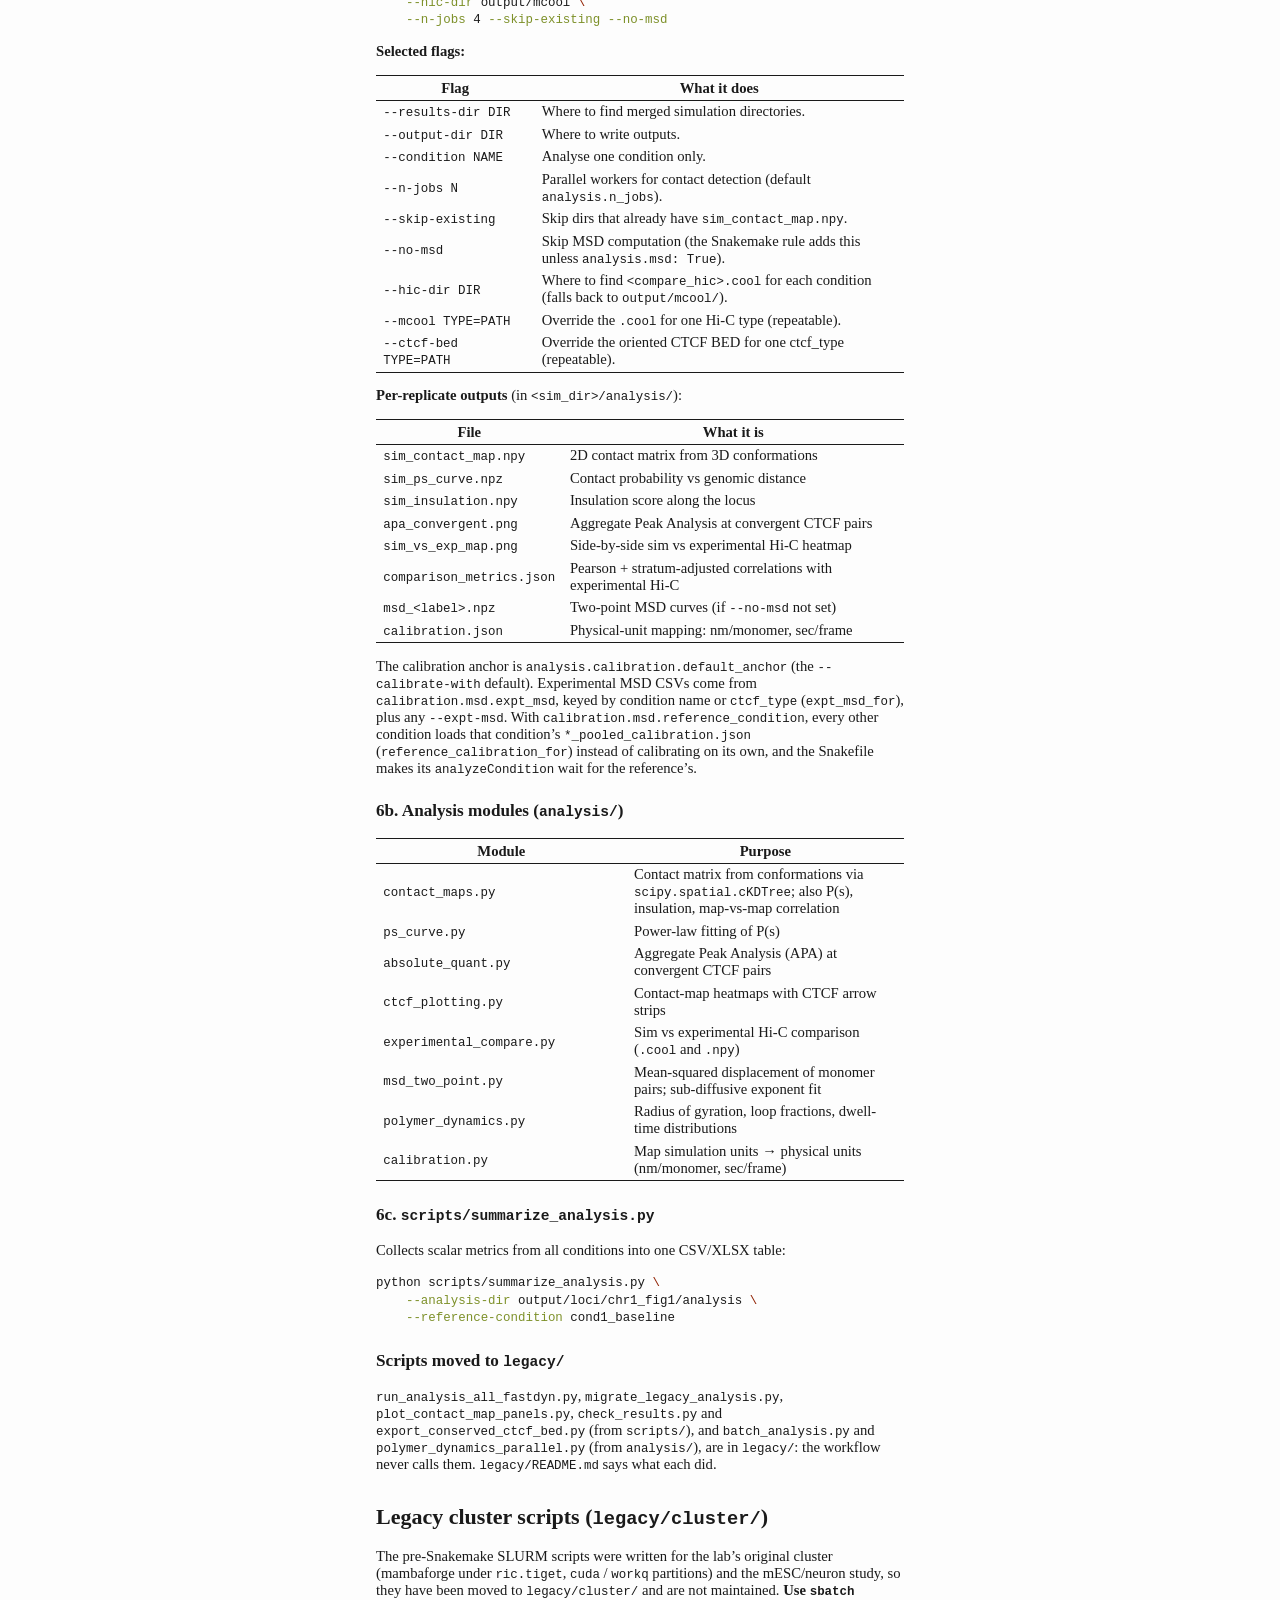
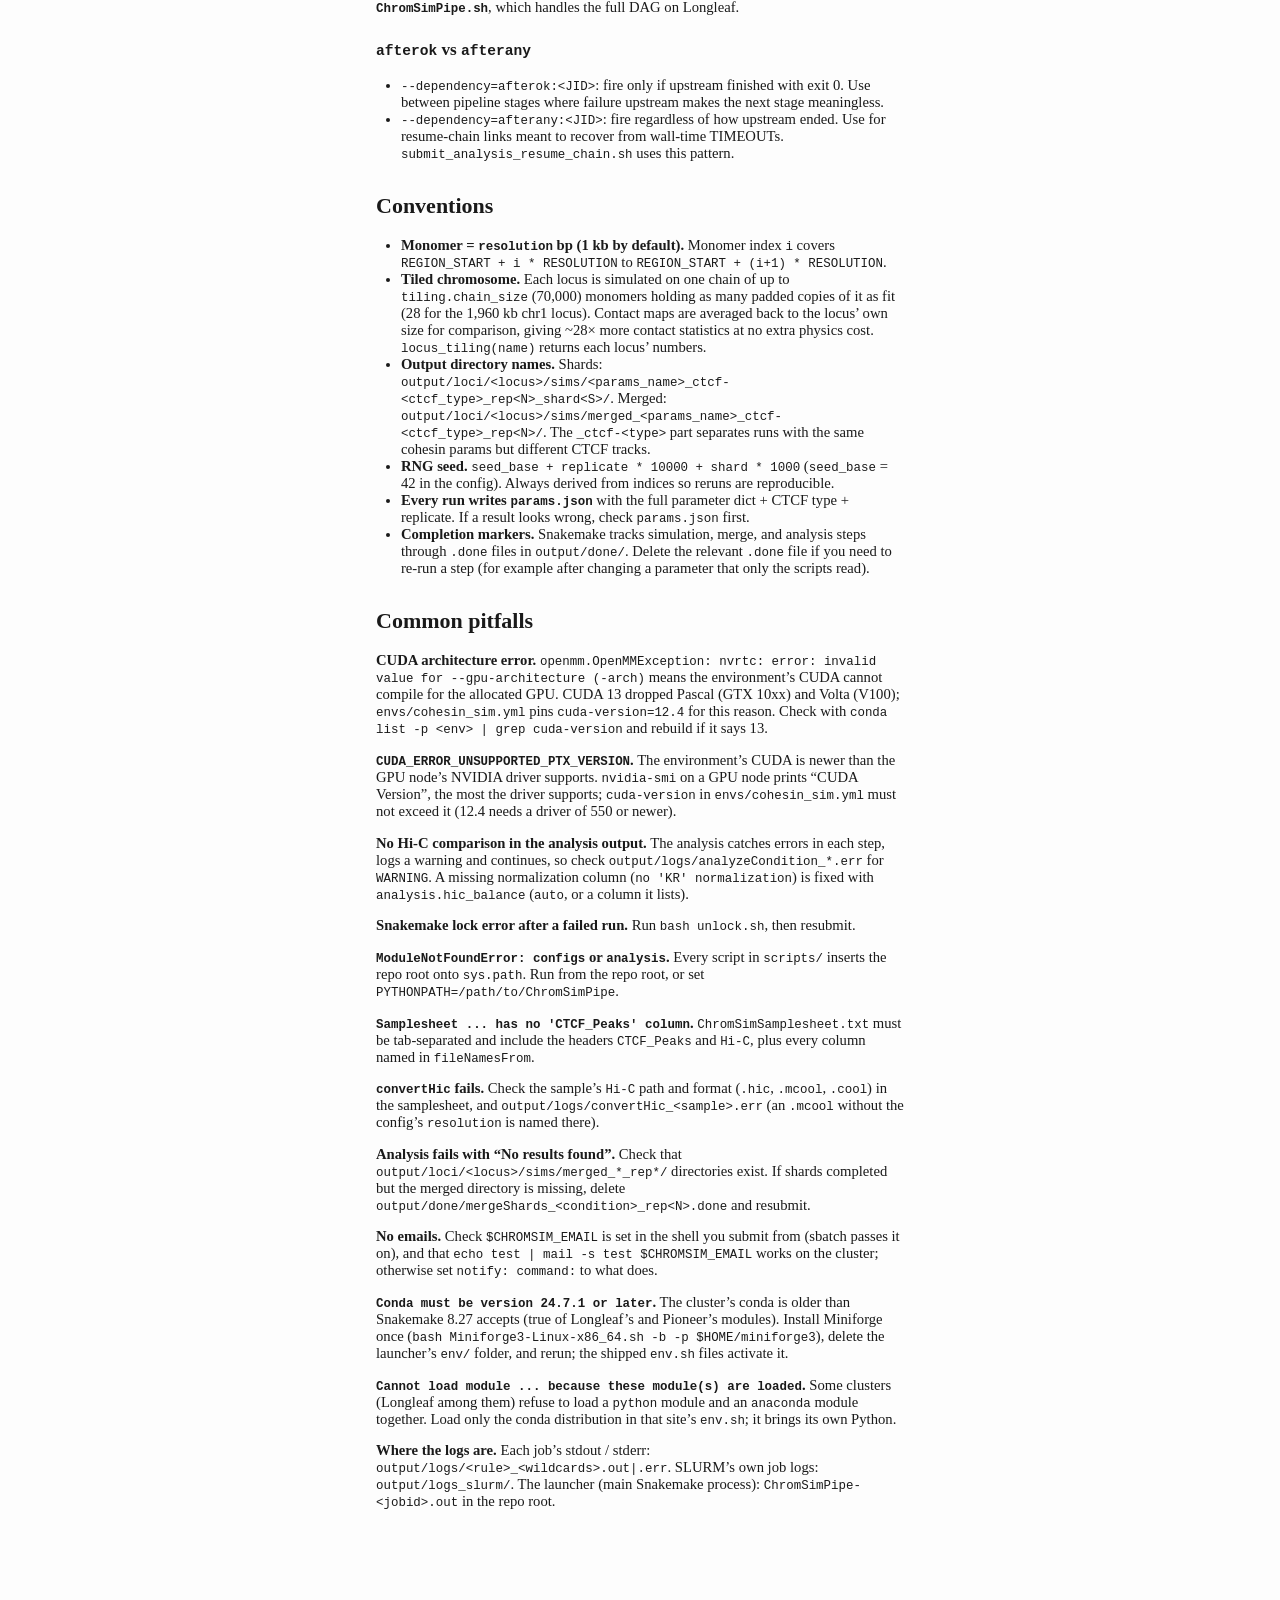
==== commit 12d5e80f: "Clean up scripts, add a samplesheet guide and a P(s) page to the docs" ====
--- a/CODE_GUIDE.html
+++ b/CODE_GUIDE.html
@@ -871,12 +871,6 @@
 window; coordinate → monomer-index mapping is monotone; prints counts
 per condition and sites gained / lost / shared. Exits non-zero on
 failure, including when a BED is missing.</p>
-<h3
-id="scriptsexport_conserved_ctcf_bed.py"><code>scripts/export_conserved_ctcf_bed.py</code></h3>
-<p><strong>Purpose.</strong> Intersect two oriented CTCF BEDs, keep only
-sites shared in both (same position and orientation), and write a
-conserved-sites BED. Useful for testing “CTCF binding didn’t change,
-only cohesin did” scenarios.</p>
 <h2 id="the-simulation-model-polysim">4. The simulation model:
 polysim</h2>
 <p>ChromSimPipe simulates with the Hansen lab’s polysim package
@@ -1052,6 +1046,60 @@
 <code>merged_&lt;condition&gt;_rep&lt;N&gt;</code> directory, runs the
 full analysis suite, and writes per-condition outputs. Called by the
 <code>analyzeCondition</code> Snakemake rule.</p>
+<p>It works in two phases. Phase 1 analyses each replicate on its own
+(<code>run_analysis_one</code>). Phase 2, <code>pool_replicates</code>,
+pools each condition’s replicates and runs one named step after another,
+each a short documented function:</p>
+<table>
+<colgroup>
+<col style="width: 25%" />
+<col style="width: 41%" />
+<col style="width: 33%" />
+</colgroup>
+<thead>
+<tr class="header">
+<th>Step</th>
+<th>Function</th>
+<th>Writes</th>
+</tr>
+</thead>
+<tbody>
+<tr class="odd">
+<td>1</td>
+<td><code>_pooled_contact_map</code></td>
+<td><code>&lt;prefix&gt;_contact_map.npy</code> (reused in resume
+mode)</td>
+</tr>
+<tr class="even">
+<td>2</td>
+<td><code>_pooled_ps_and_insulation</code></td>
+<td>P(s) curve and metrics, insulation</td>
+</tr>
+<tr class="odd">
+<td>3</td>
+<td><code>_pooled_ctcf_and_apa</code></td>
+<td>CTCF overlay figure and relative BED, APA, loop strengths</td>
+</tr>
+<tr class="even">
+<td>4</td>
+<td><code>_pooled_hic_comparison</code></td>
+<td><code>&lt;prefix&gt;_metrics.json</code>, sim-vs-Hi-C figure</td>
+</tr>
+<tr class="odd">
+<td>5</td>
+<td><code>_pooled_msd_and_calibration</code></td>
+<td>MSD, polymer dynamics,
+<code>&lt;prefix&gt;_calibration.json</code></td>
+</tr>
+</tbody>
+</table>
+<p>Then, across conditions, <code>_ps_overlay_and_derivatives</code>
+(P(s) overlay and local slopes, with the Hi-C curves;
+<code>_write_curve_tables</code> also writes every curve and its slope
+to <code>ps_curves.tsv</code> and <code>ps_derivative_curves.tsv</code>;
+see <code>docs/ps.qmd</code>) and <code>_able_on_conserved_pairs</code>
+(loop strength at the MSD probe pairs). <code>&lt;prefix&gt;</code> is
+<code>&lt;params_name&gt;_ctcf-&lt;ctcf_type&gt;_&lt;N&gt;blk_pooled</code>.</p>
 <p><strong>How to run directly</strong> (e.g. for one condition):</p>
 <div class="sourceCode" id="cb8"><pre
 class="sourceCode bash"><code class="sourceCode bash"><span id="cb8-1"><a href="#cb8-1" aria-hidden="true" tabindex="-1"></a><span class="va">CHROMSIM_CONFIG</span><span class="op">=</span>config/ChromSimConfig.yaml <span class="ex">python</span> scripts/run_analysis_all.py <span class="dt">\</span></span>
@@ -1223,11 +1271,6 @@
 <td><code>calibration.py</code></td>
 <td>Map simulation units → physical units (nm/monomer, sec/frame)</td>
 </tr>
-<tr class="odd">
-<td><code>batch_analysis.py</code></td>
-<td>Older single-pass analysis over all result dirs (simpler than the
-orchestrator)</td>
-</tr>
 </tbody>
 </table>
 <h3 id="c.-scriptssummarize_analysis.py">6c.
@@ -1238,11 +1281,16 @@
 class="sourceCode bash"><code class="sourceCode bash"><span id="cb9-1"><a href="#cb9-1" aria-hidden="true" tabindex="-1"></a><span class="ex">python</span> scripts/summarize_analysis.py <span class="dt">\</span></span>
 <span id="cb9-2"><a href="#cb9-2" aria-hidden="true" tabindex="-1"></a>    <span class="at">--analysis-dir</span> output/loci/chr1_fig1/analysis <span class="dt">\</span></span>
 <span id="cb9-3"><a href="#cb9-3" aria-hidden="true" tabindex="-1"></a>    <span class="at">--reference-condition</span> cond1_baseline</span></code></pre></div>
-<h3 id="d.-scriptscheck_results.py">6d.
-<code>scripts/check_results.py</code></h3>
-<p>Lists every directory under a locus’ <code>sims/</code> folder, its
-frame count, and whether analysis outputs are present. Quick inventory
-after a SLURM batch.</p>
+<h3 id="scripts-moved-to-legacy">Scripts moved to
+<code>legacy/</code></h3>
+<p><code>run_analysis_all_fastdyn.py</code>,
+<code>migrate_legacy_analysis.py</code>,
+<code>plot_contact_map_panels.py</code>, <code>check_results.py</code>
+and <code>export_conserved_ctcf_bed.py</code> (from
+<code>scripts/</code>), and <code>batch_analysis.py</code> and
+<code>polymer_dynamics_parallel.py</code> (from <code>analysis/</code>),
+are in <code>legacy/</code>: the workflow never calls them.
+<code>legacy/README.md</code> says what each did.</p>
 <h2 id="legacy-cluster-scripts-legacycluster">Legacy cluster scripts
 (<code>legacy/cluster/</code>)</h2>
 <p>The pre-Snakemake SLURM scripts were written for the lab’s original
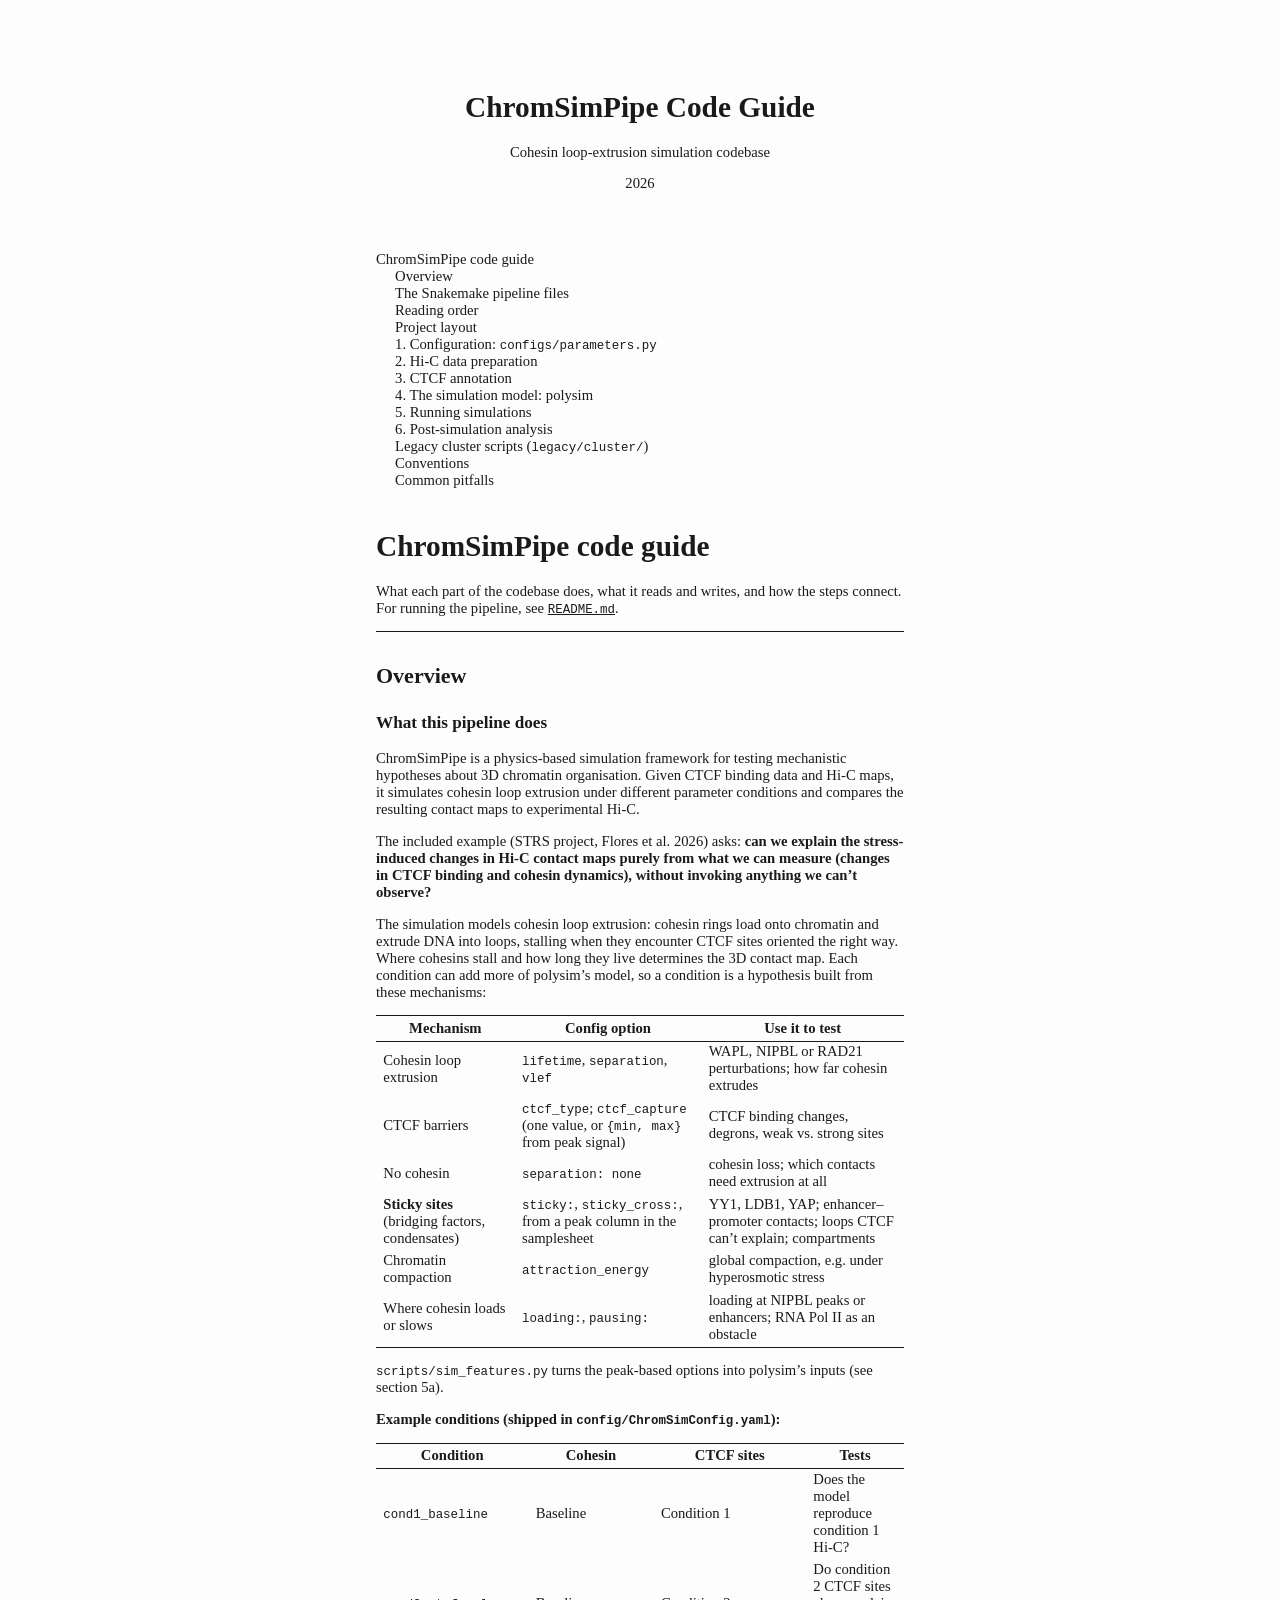
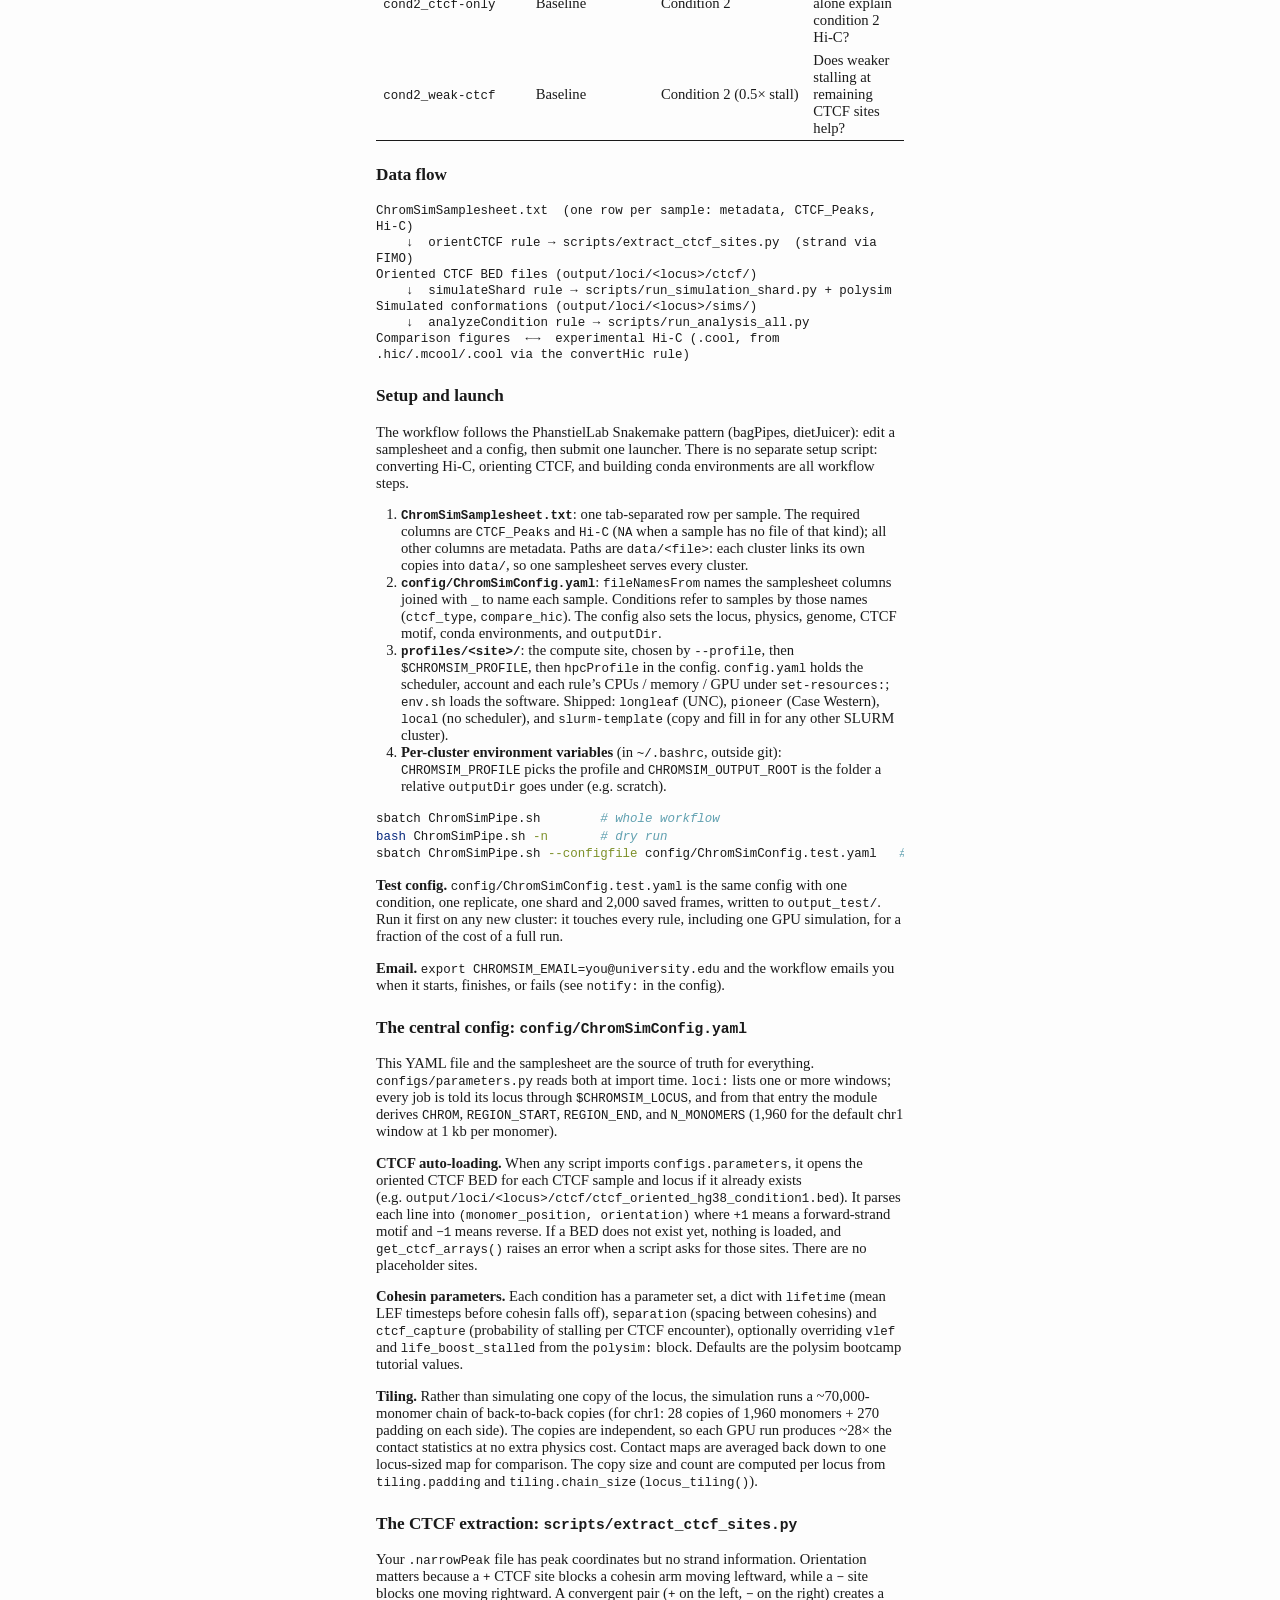
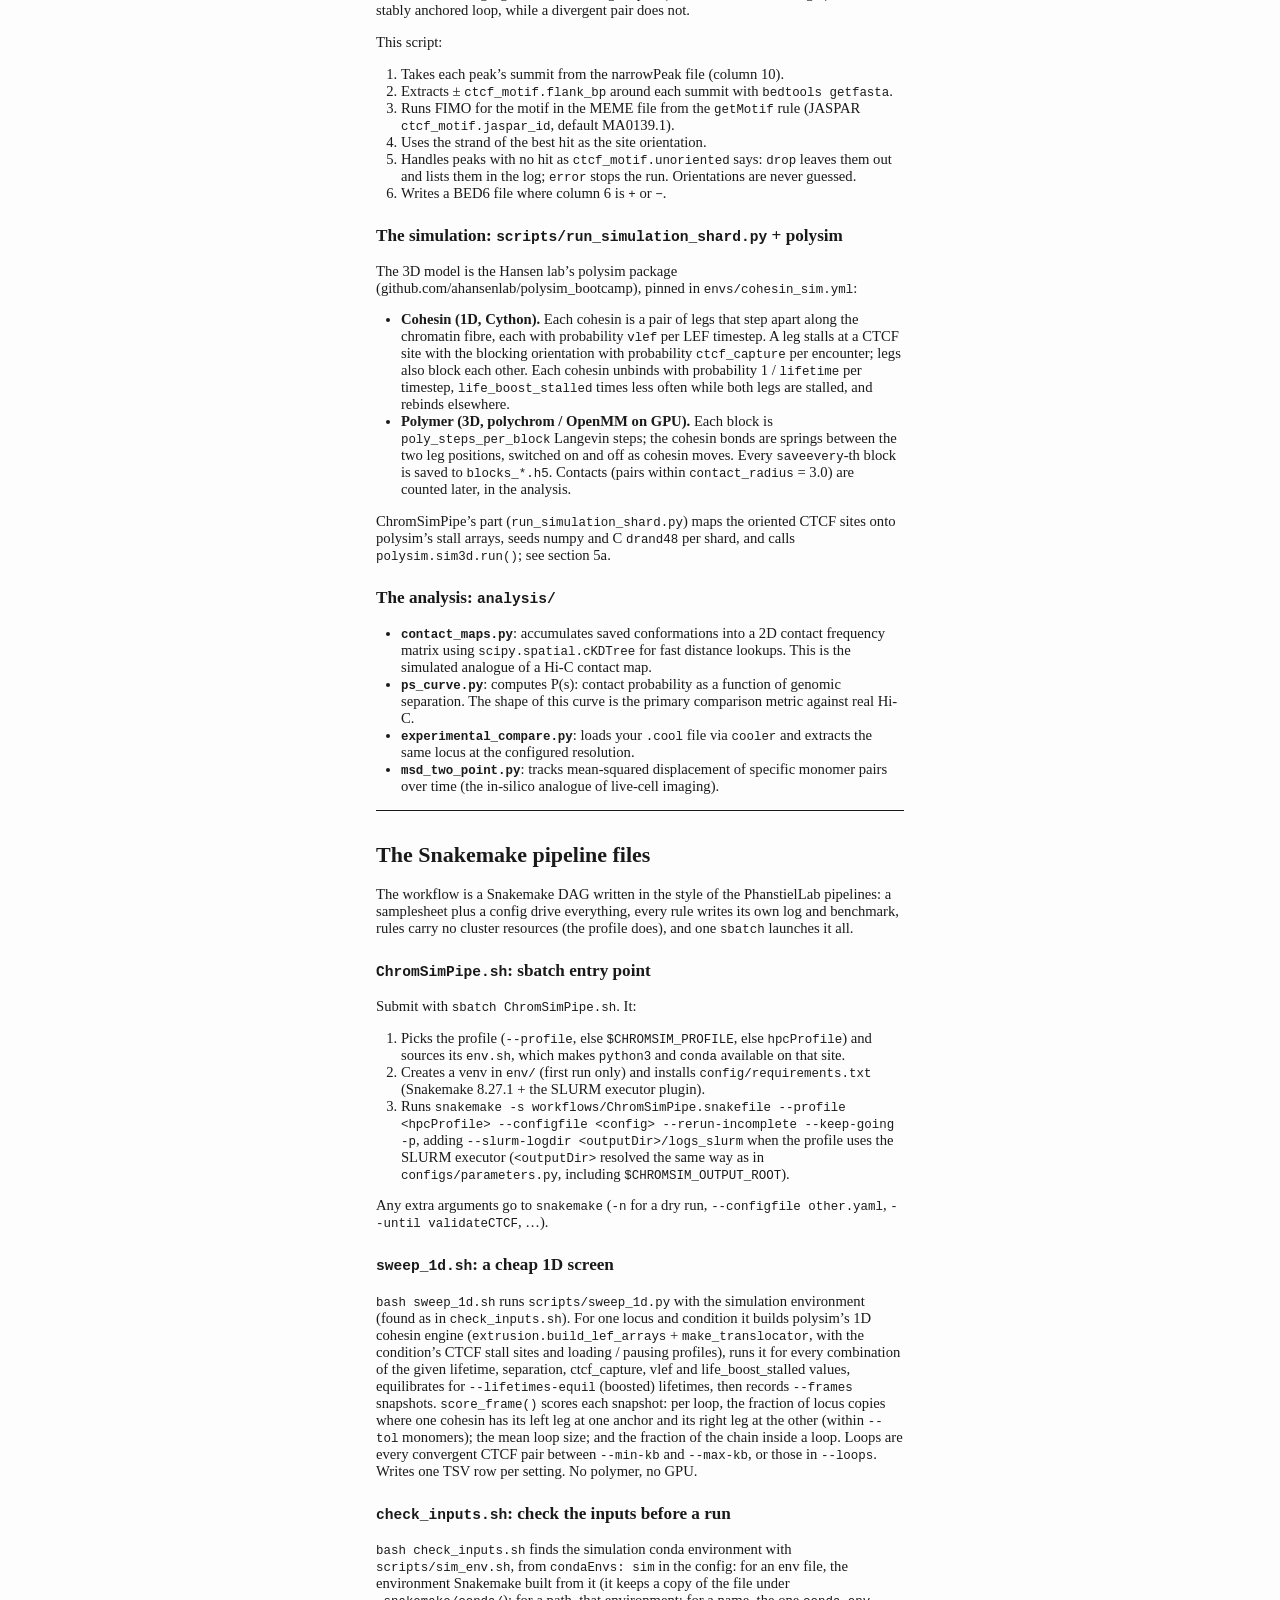
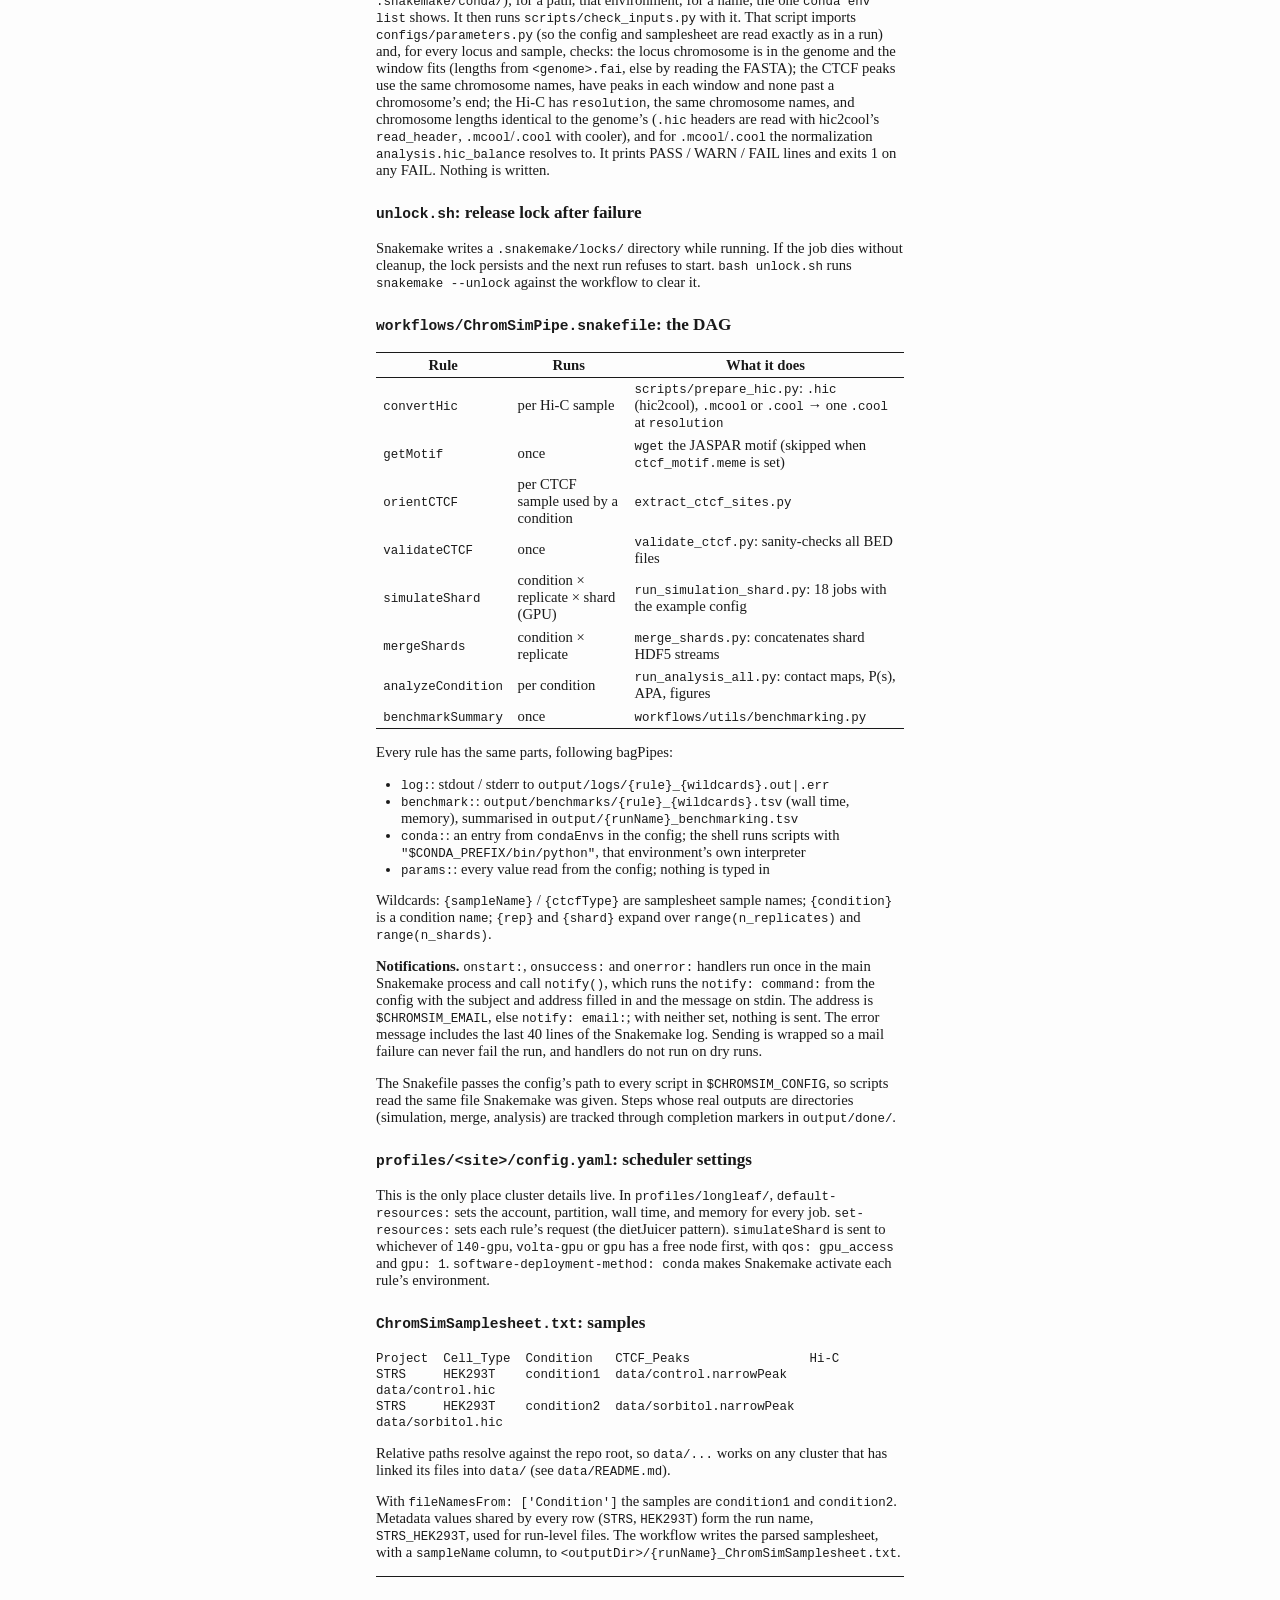
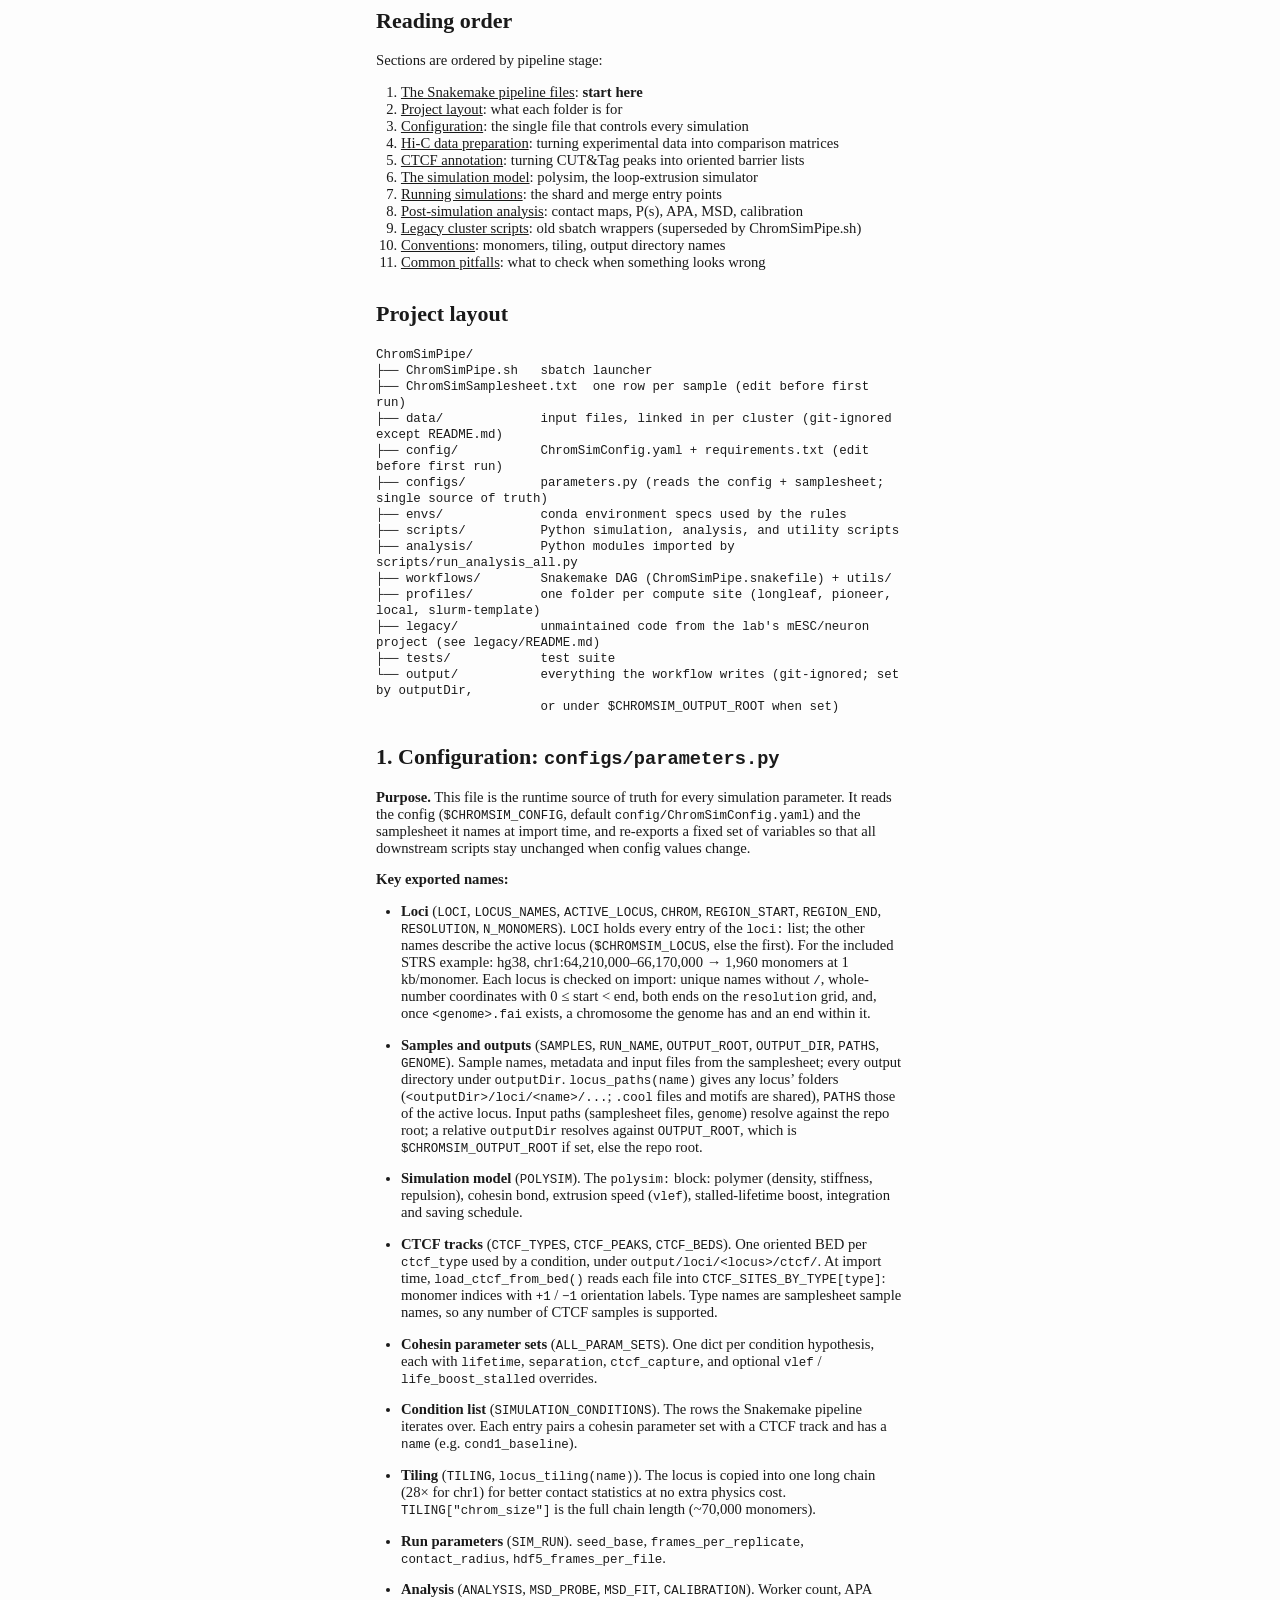
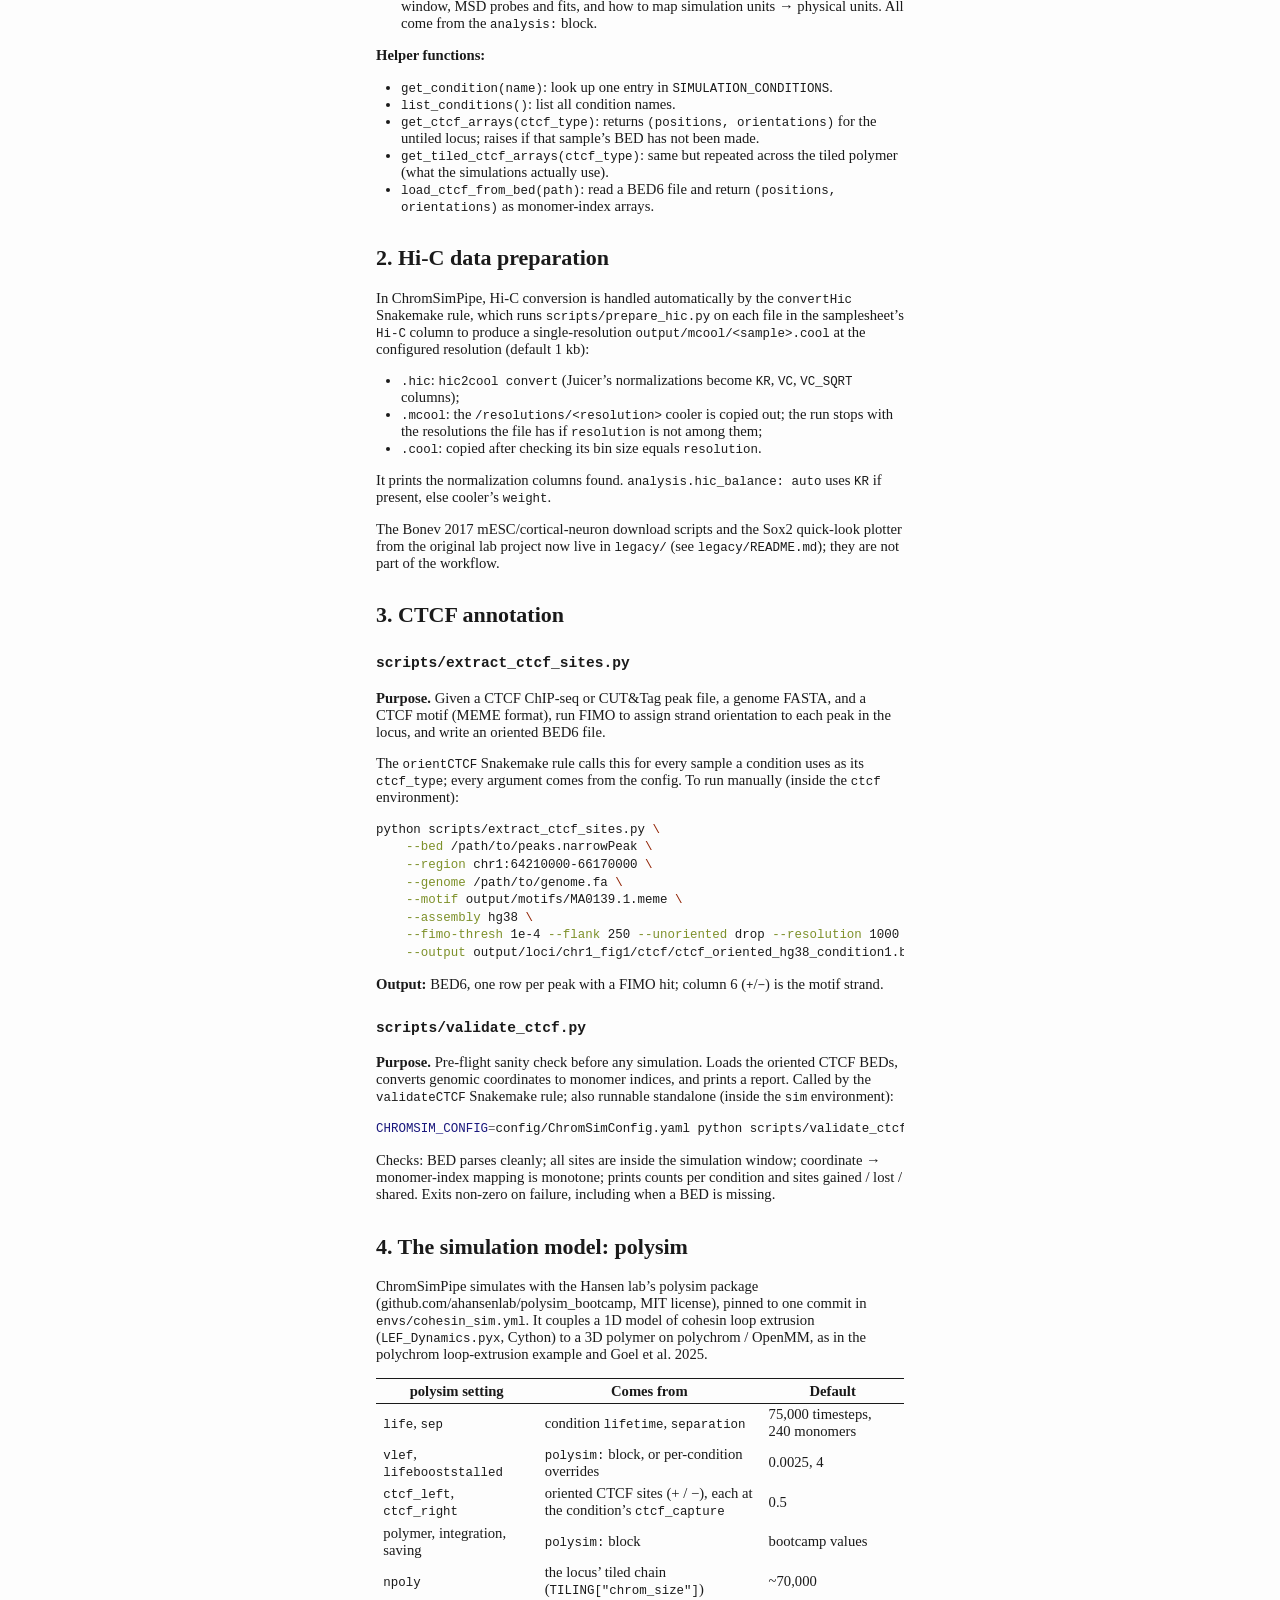
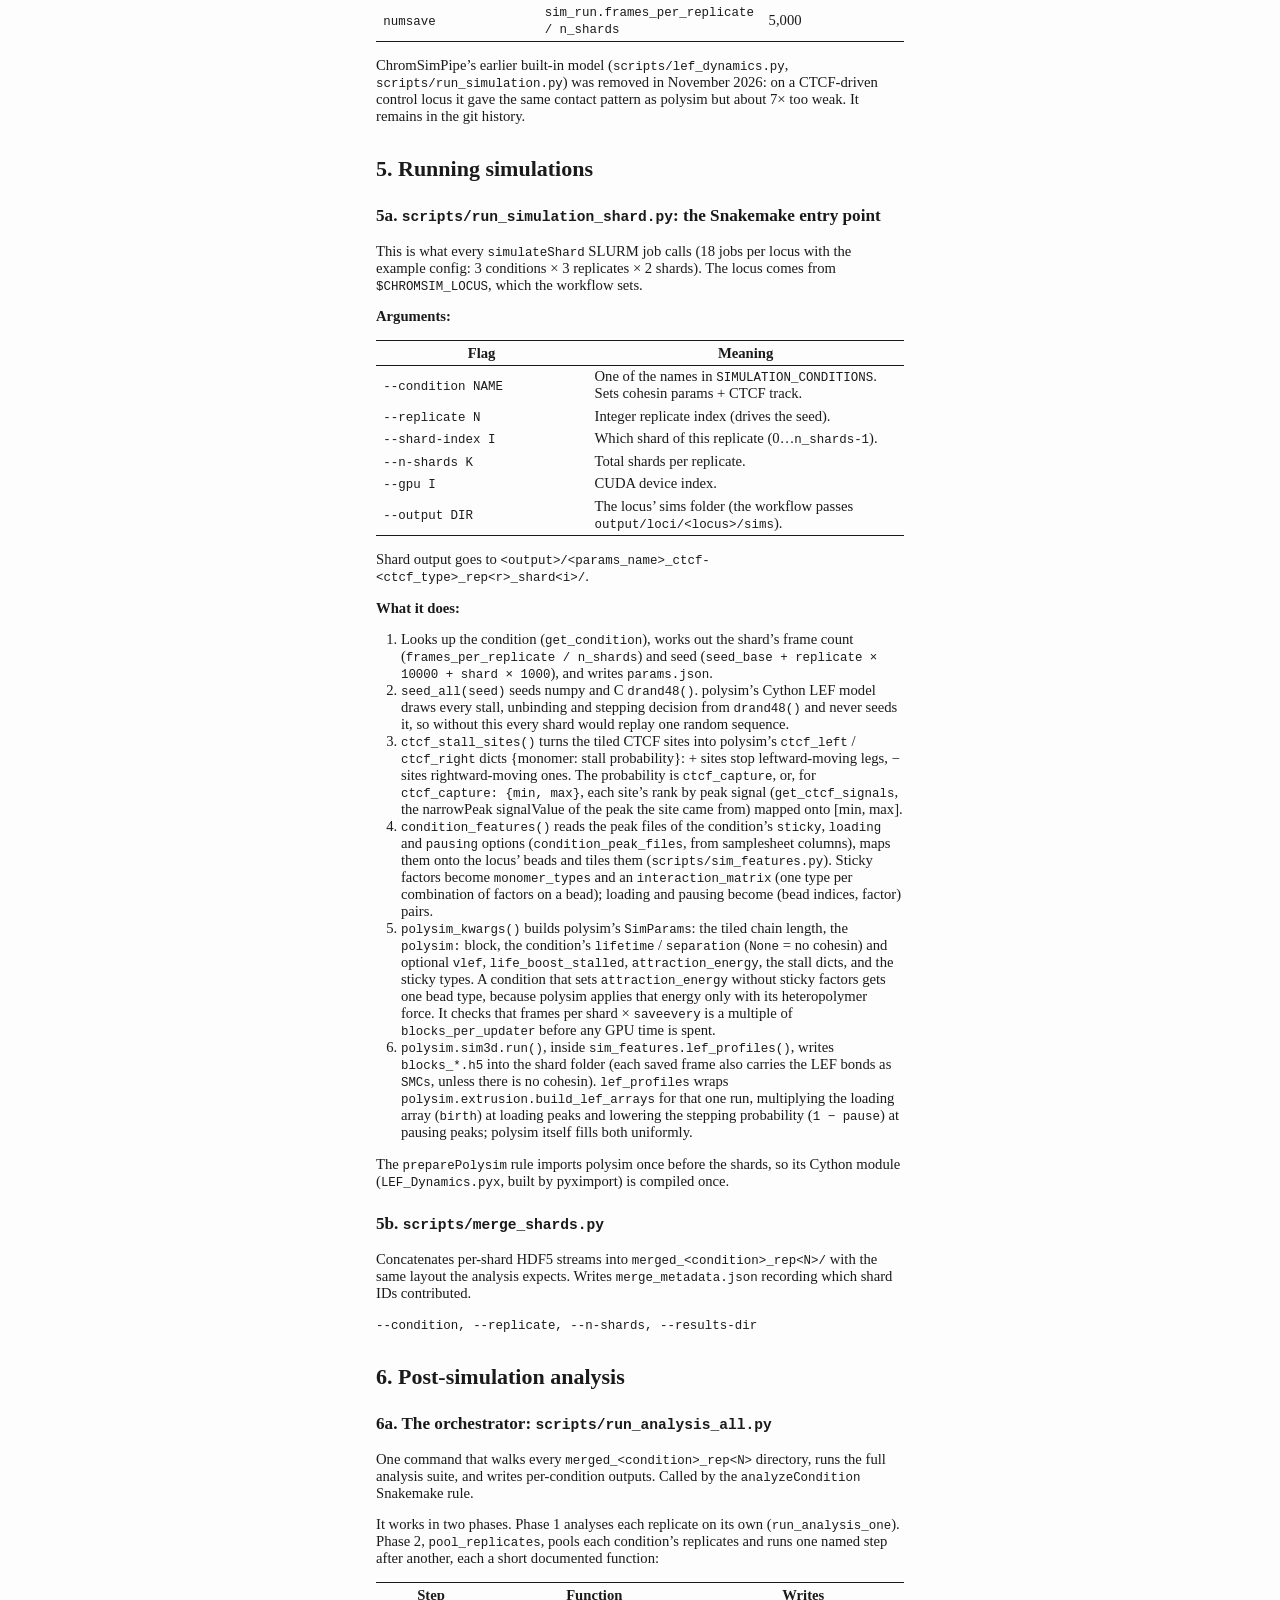
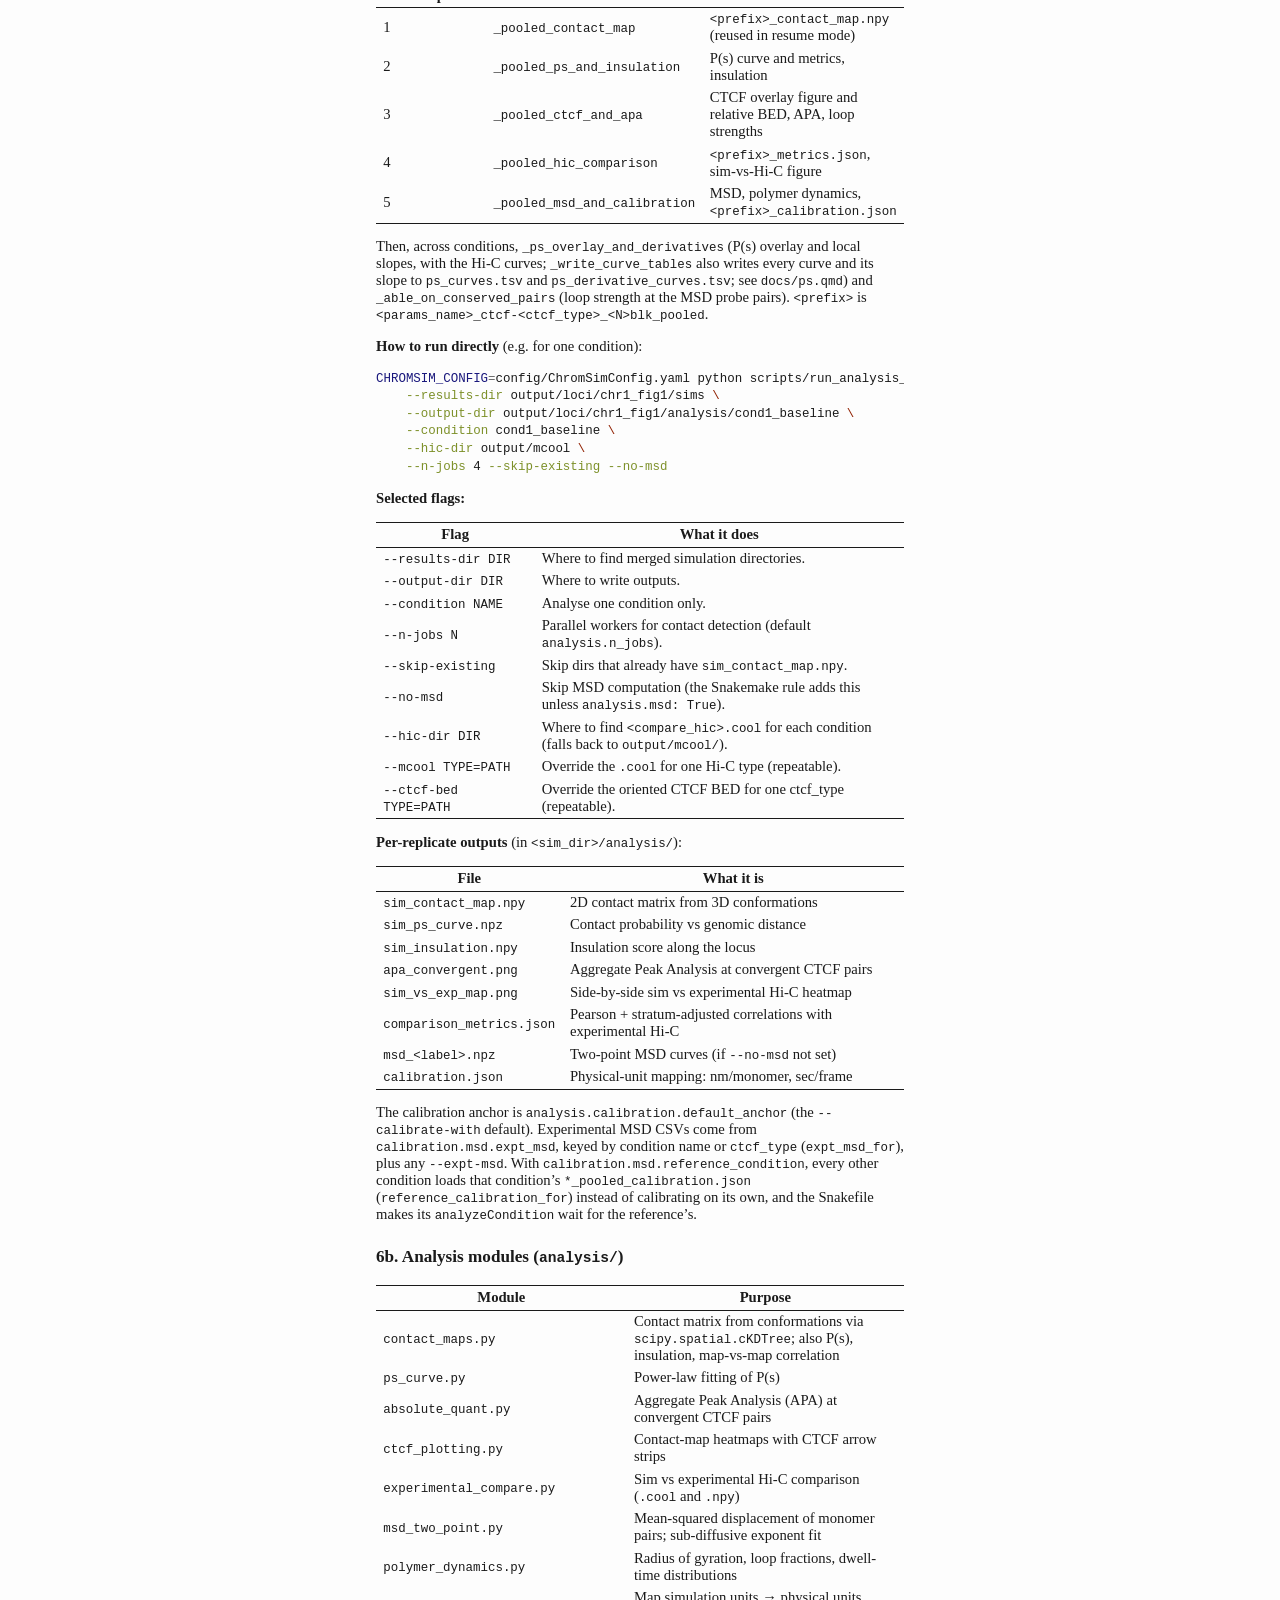
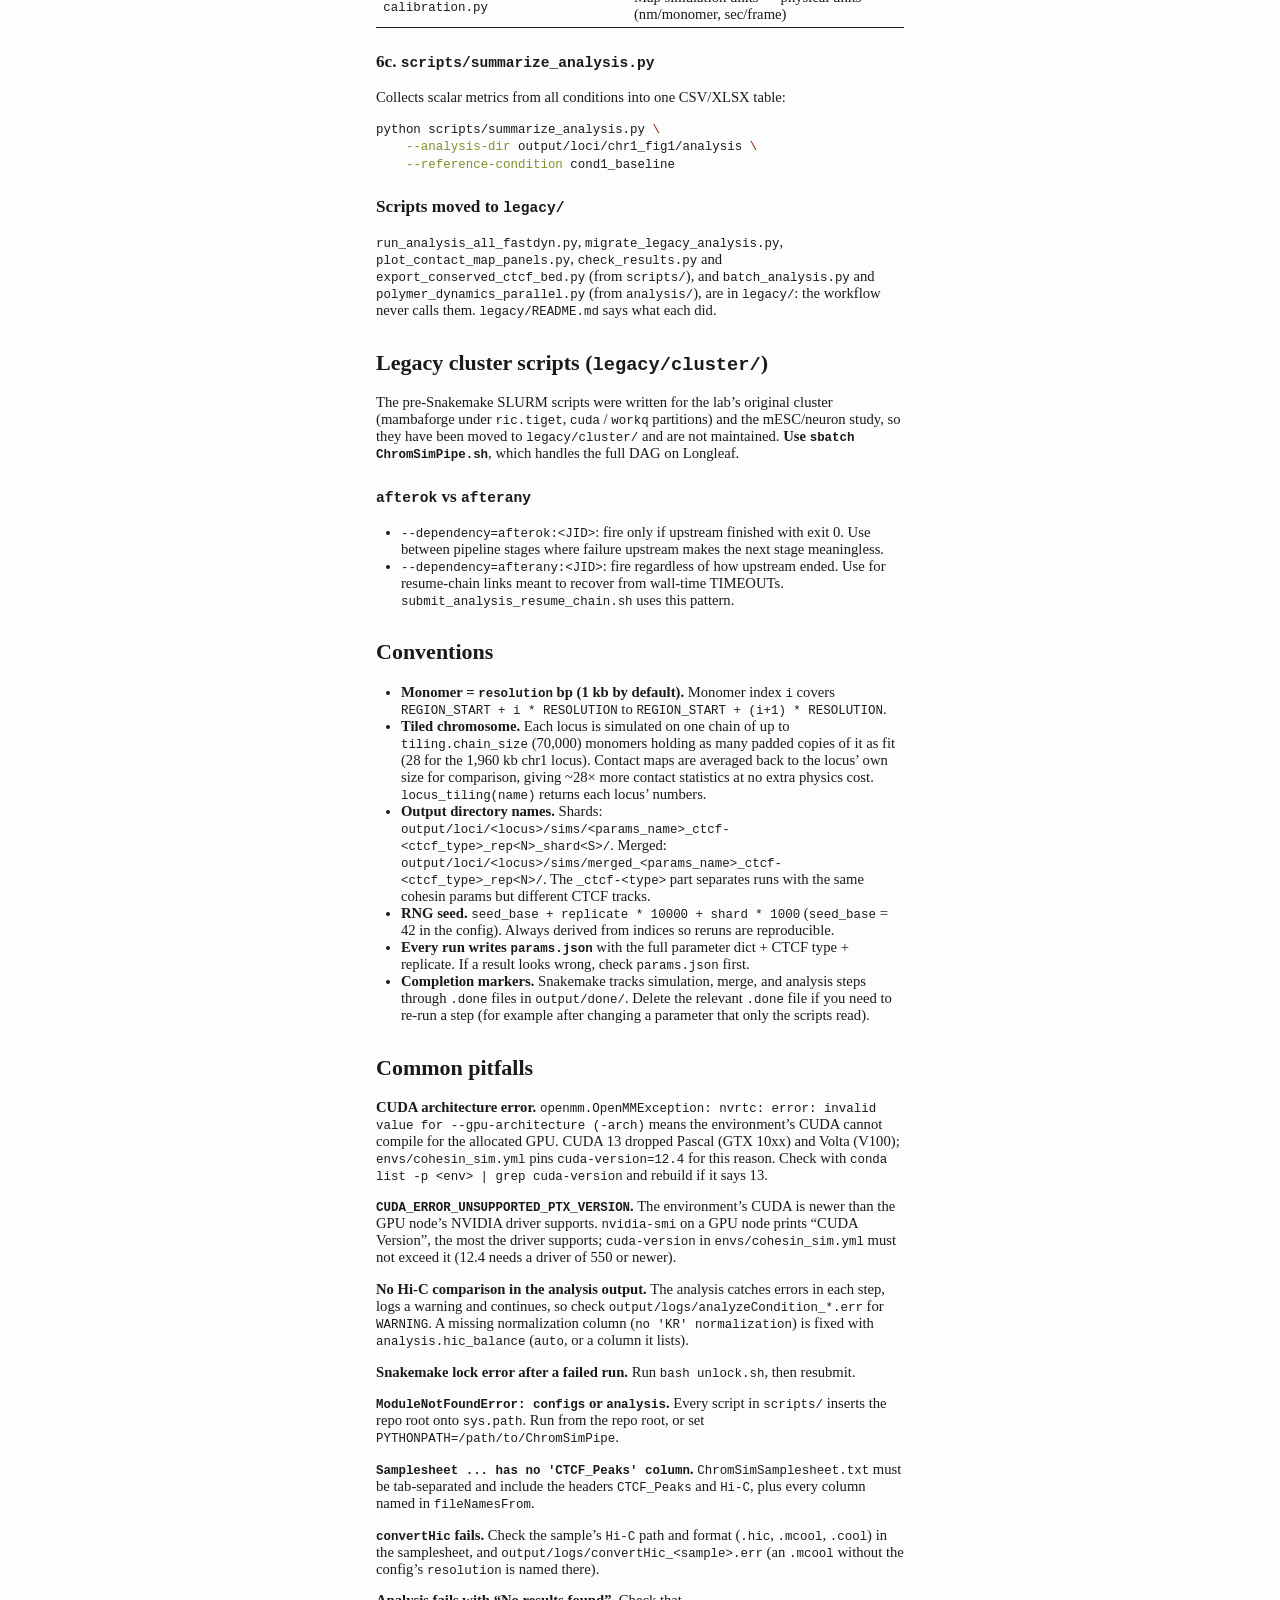
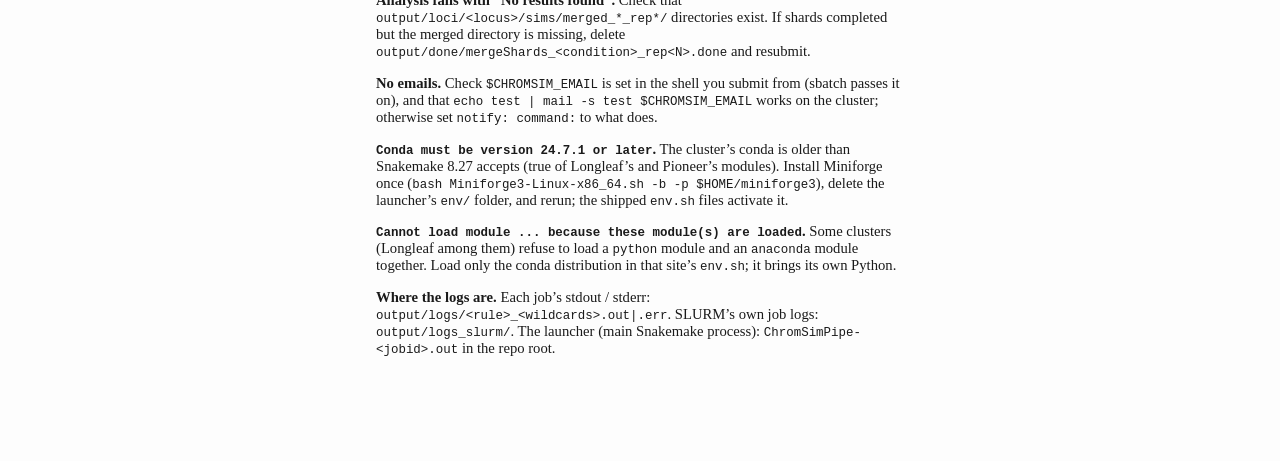
==== commit 1f61c216: "Docs: make sticky sites and the other mechanisms first-class; add merged env for admin-built cluster" ====
--- a/CODE_GUIDE.html
+++ b/CODE_GUIDE.html
@@ -291,9 +291,61 @@
 <p>The simulation models cohesin loop extrusion: cohesin rings load onto
 chromatin and extrude DNA into loops, stalling when they encounter CTCF
 sites oriented the right way. Where cohesins stall and how long they
-live determines the 3D contact map. By varying which CTCF sites are
-present and cohesin dynamics parameters, the simulation tests
-user-defined hypotheses.</p>
+live determines the 3D contact map. Each condition can add more of
+polysim’s model, so a condition is a hypothesis built from these
+mechanisms:</p>
+<table>
+<colgroup>
+<col style="width: 26%" />
+<col style="width: 35%" />
+<col style="width: 38%" />
+</colgroup>
+<thead>
+<tr class="header">
+<th>Mechanism</th>
+<th>Config option</th>
+<th>Use it to test</th>
+</tr>
+</thead>
+<tbody>
+<tr class="odd">
+<td>Cohesin loop extrusion</td>
+<td><code>lifetime</code>, <code>separation</code>,
+<code>vlef</code></td>
+<td>WAPL, NIPBL or RAD21 perturbations; how far cohesin extrudes</td>
+</tr>
+<tr class="even">
+<td>CTCF barriers</td>
+<td><code>ctcf_type</code>; <code>ctcf_capture</code> (one value, or
+<code>{min, max}</code> from peak signal)</td>
+<td>CTCF binding changes, degrons, weak vs. strong sites</td>
+</tr>
+<tr class="odd">
+<td>No cohesin</td>
+<td><code>separation: none</code></td>
+<td>cohesin loss; which contacts need extrusion at all</td>
+</tr>
+<tr class="even">
+<td><strong>Sticky sites</strong> (bridging factors, condensates)</td>
+<td><code>sticky:</code>, <code>sticky_cross:</code>, from a peak column
+in the samplesheet</td>
+<td>YY1, LDB1, YAP; enhancer–promoter contacts; loops CTCF can’t
+explain; compartments</td>
+</tr>
+<tr class="odd">
+<td>Chromatin compaction</td>
+<td><code>attraction_energy</code></td>
+<td>global compaction, e.g. under hyperosmotic stress</td>
+</tr>
+<tr class="even">
+<td>Where cohesin loads or slows</td>
+<td><code>loading:</code>, <code>pausing:</code></td>
+<td>loading at NIPBL peaks or enhancers; RNA Pol II as an obstacle</td>
+</tr>
+</tbody>
+</table>
+<p><code>scripts/sim_features.py</code> turns the peak-based options
+into polysim’s inputs (see section 5a).</p>
 <p><strong>Example conditions (shipped in
 <code>config/ChromSimConfig.yaml</code>):</strong></p>
 <table>
@@ -535,8 +587,11 @@
 id="check_inputs.sh-check-the-inputs-before-a-run"><code>check_inputs.sh</code>:
 check the inputs before a run</h3>
 <p><code>bash check_inputs.sh</code> finds the simulation conda
-environment (the copy of <code>envs/cohesin_sim.yml</code> Snakemake
-keeps under <code>.snakemake/conda/</code>) and runs
+environment with <code>scripts/sim_env.sh</code>, from
+<code>condaEnvs: sim</code> in the config: for an env file, the
+environment Snakemake built from it (it keeps a copy of the file under
+<code>.snakemake/conda/</code>); for a path, that environment; for a
+name, the one <code>conda env list</code> shows. It then runs
 <code>scripts/check_inputs.py</code> with it. That script imports
 <code>configs/parameters.py</code> (so the config and samplesheet are
 read exactly as in a run) and, for every locus and sample, checks: the
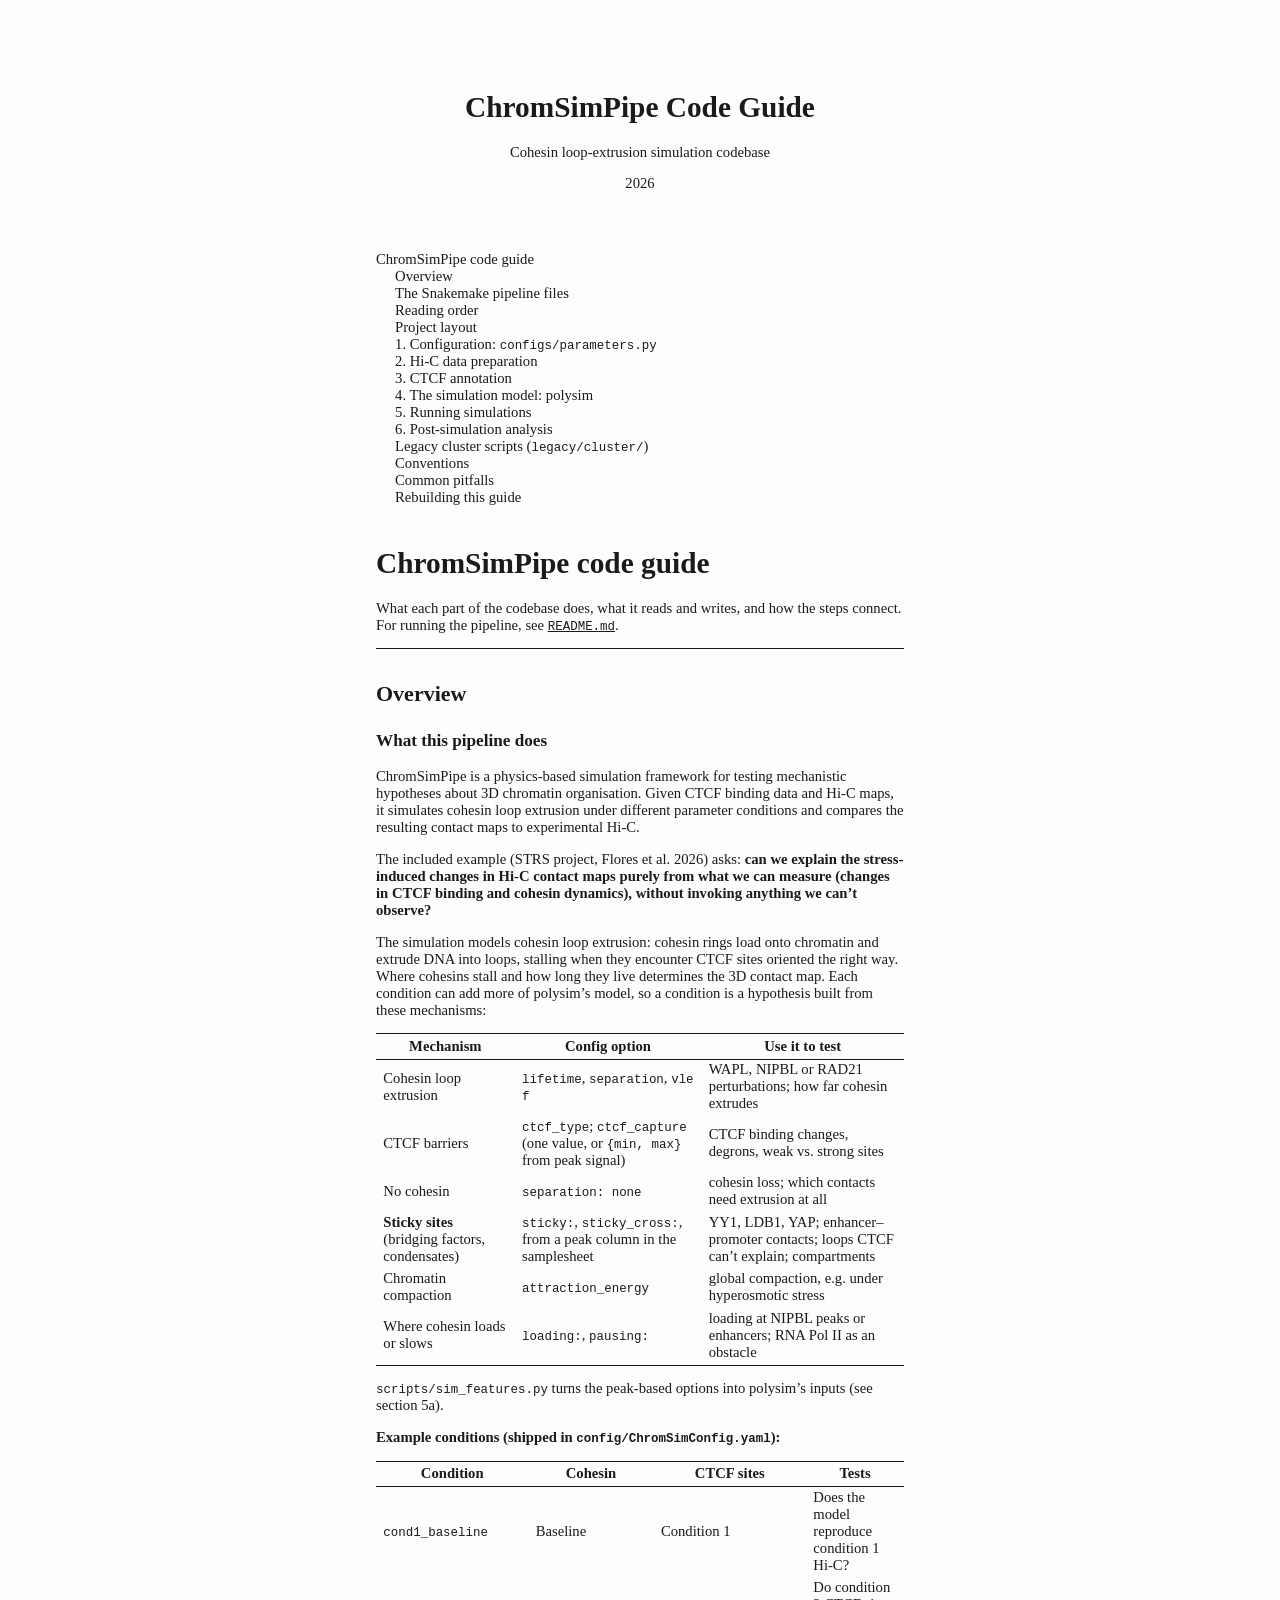
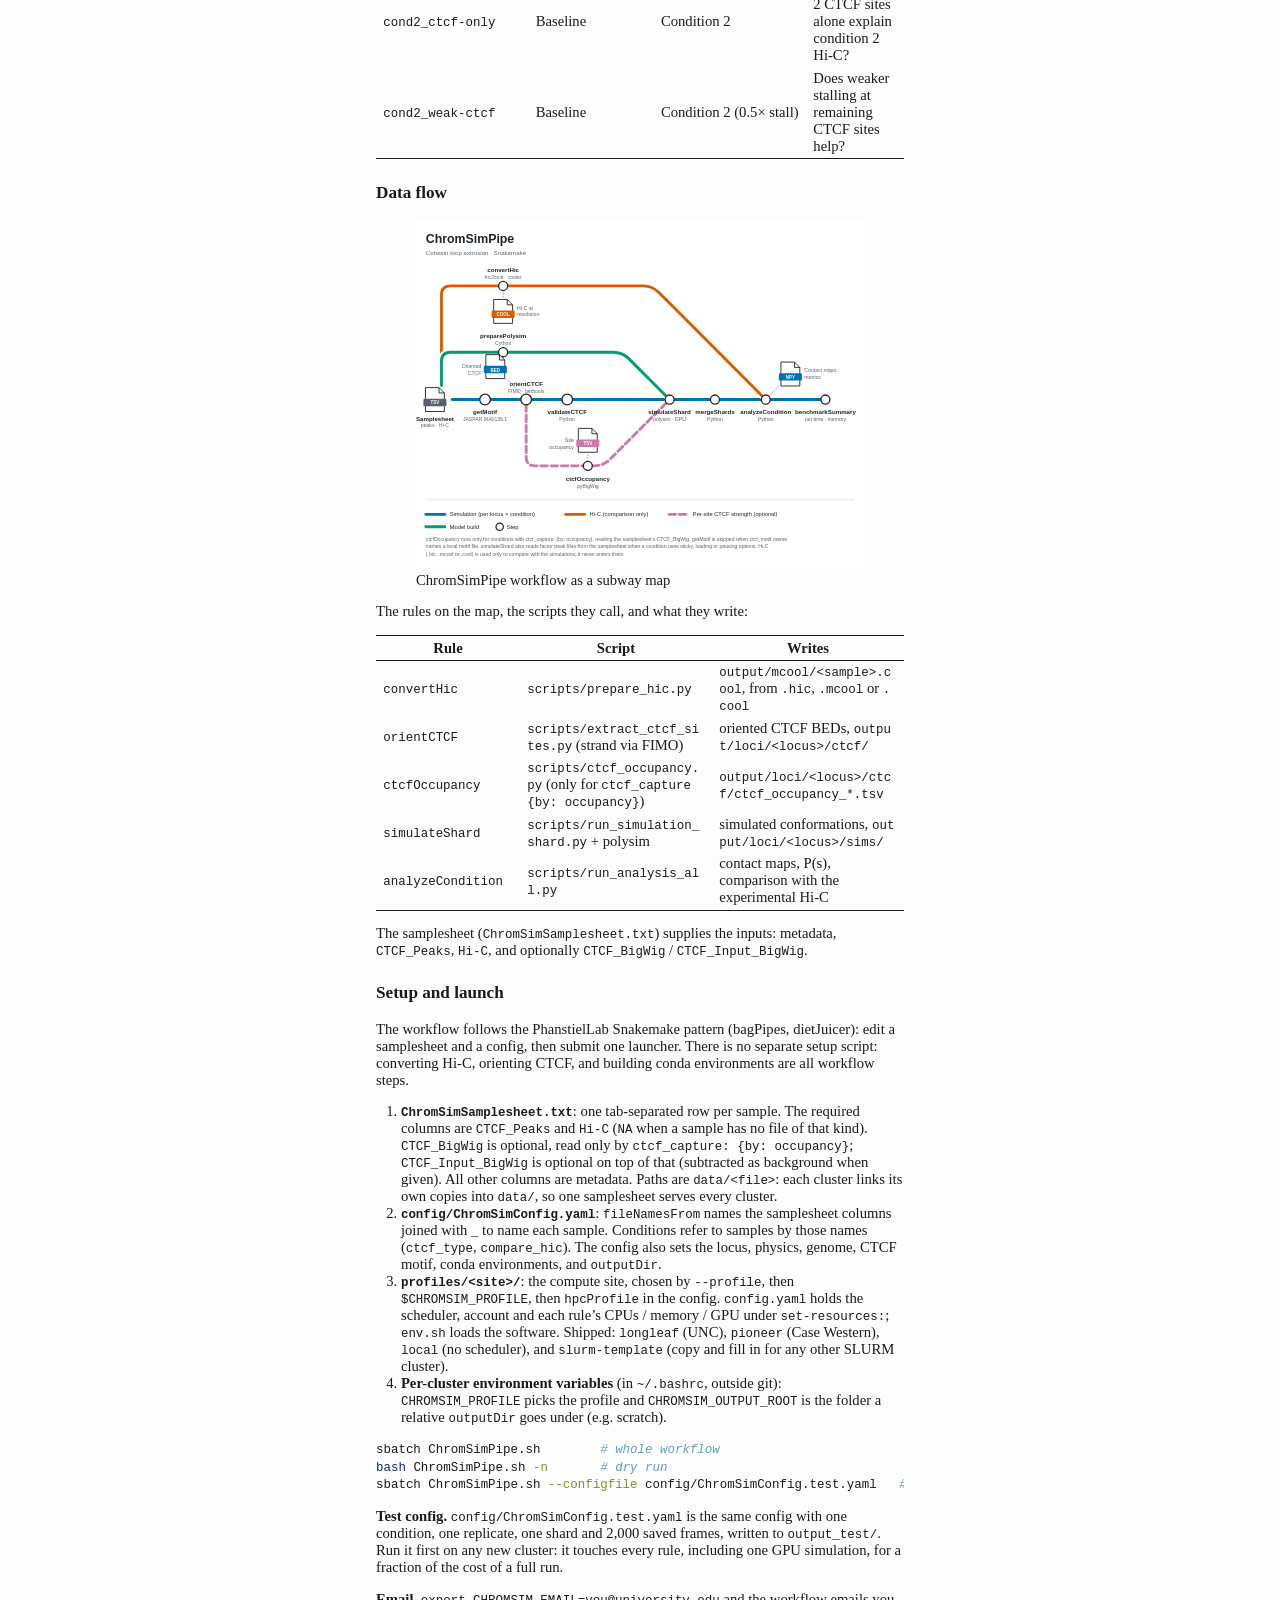
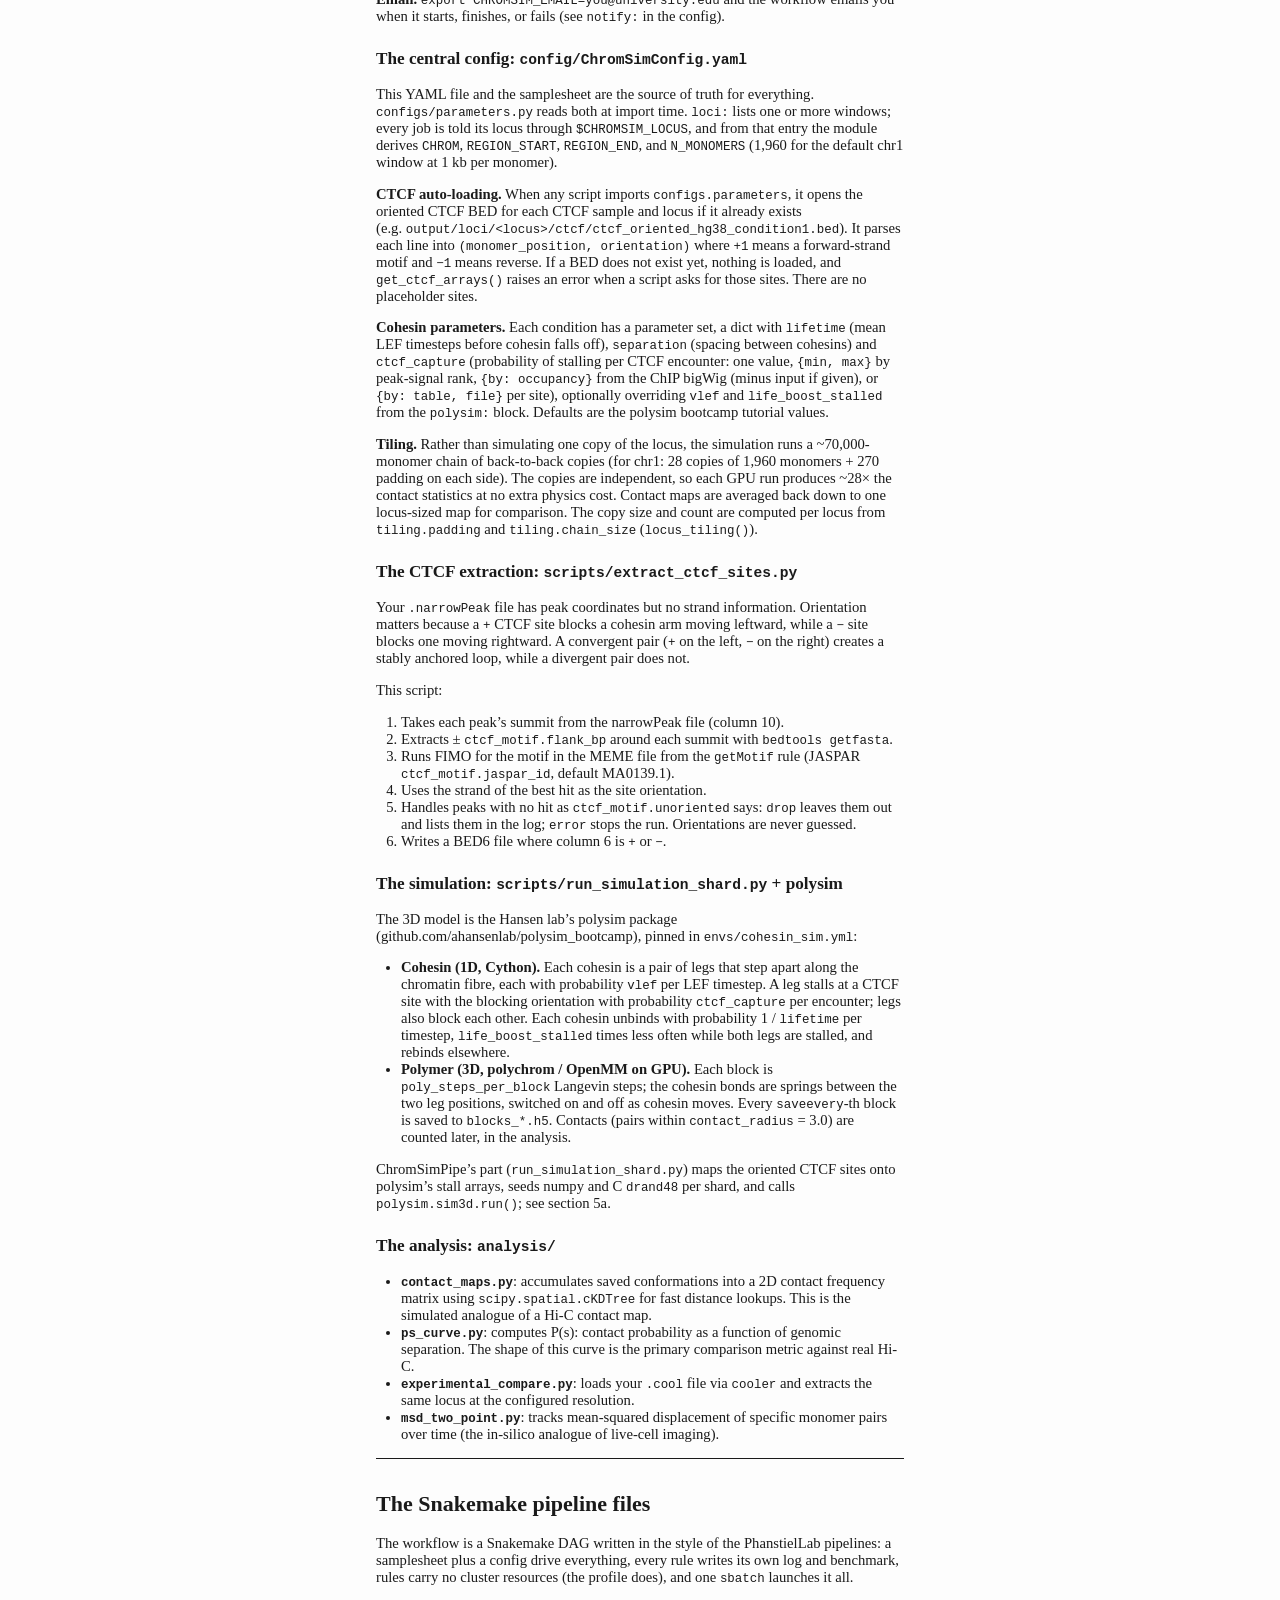
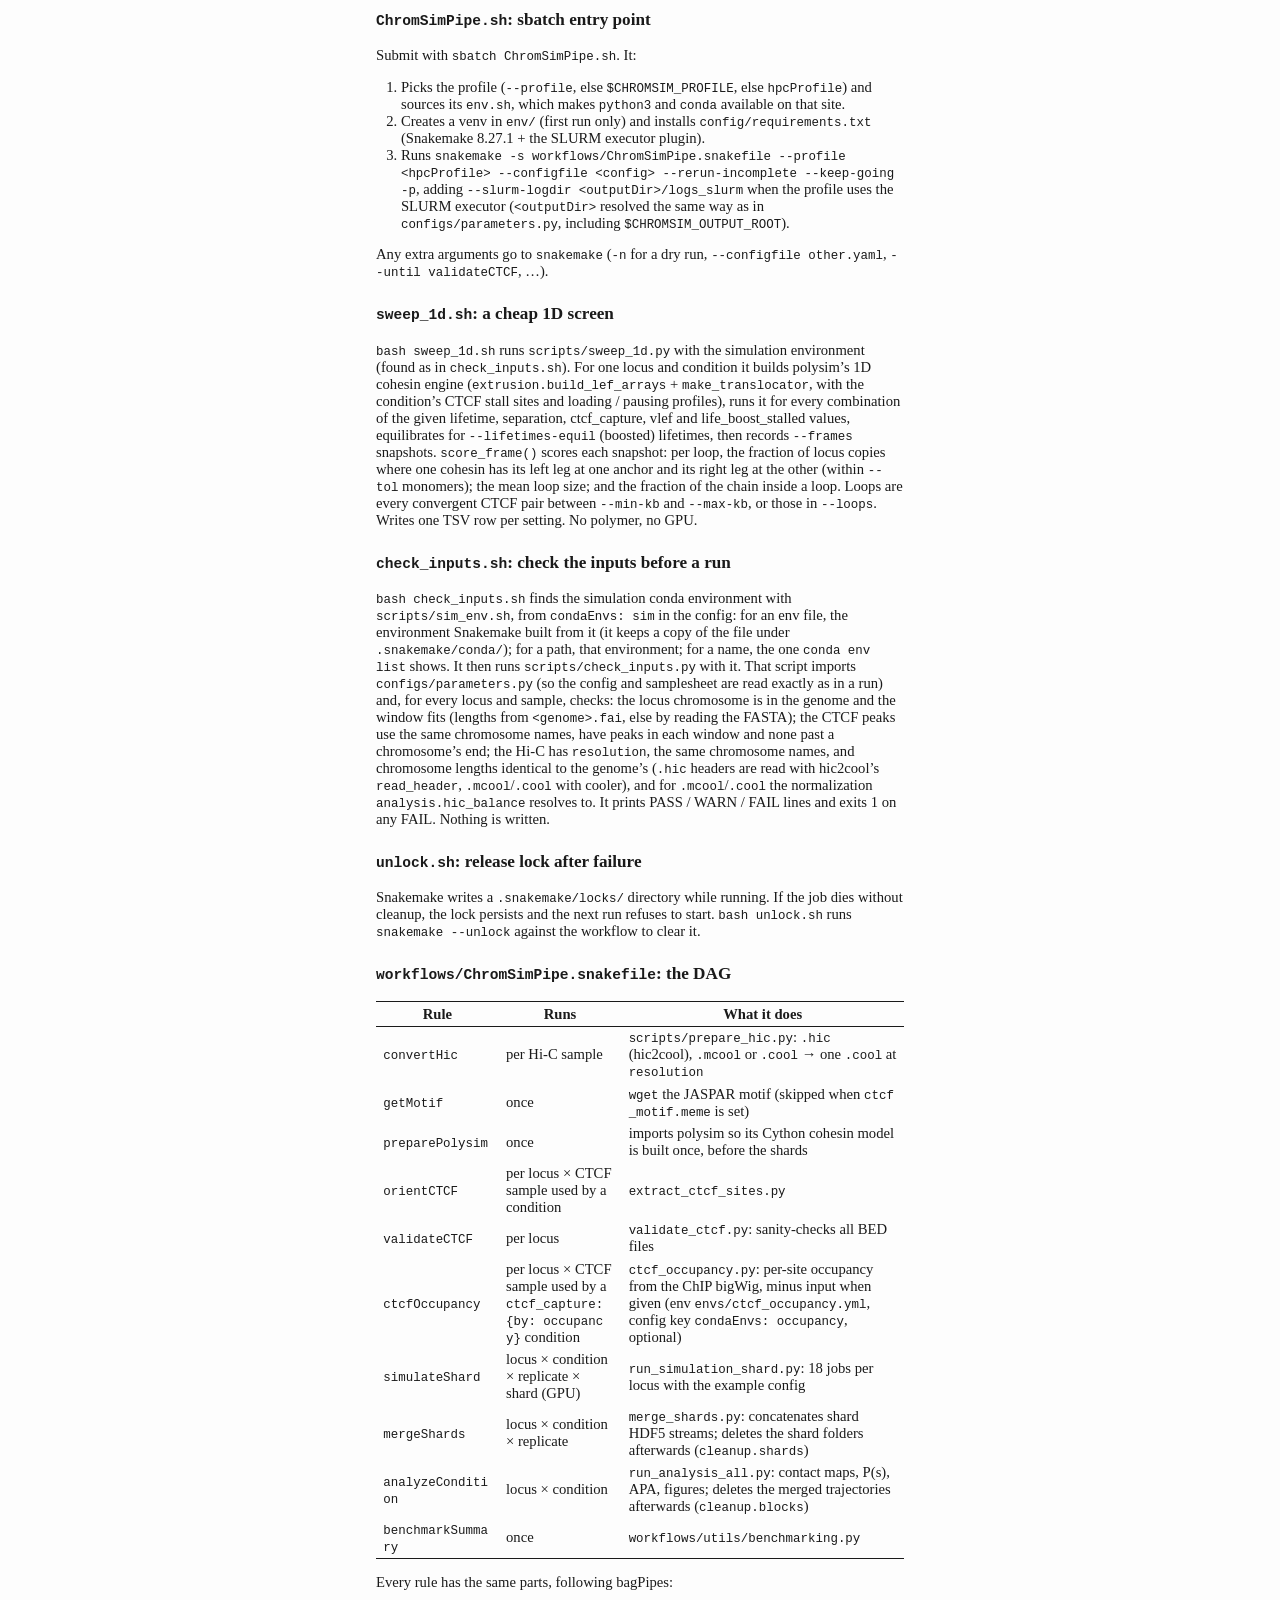
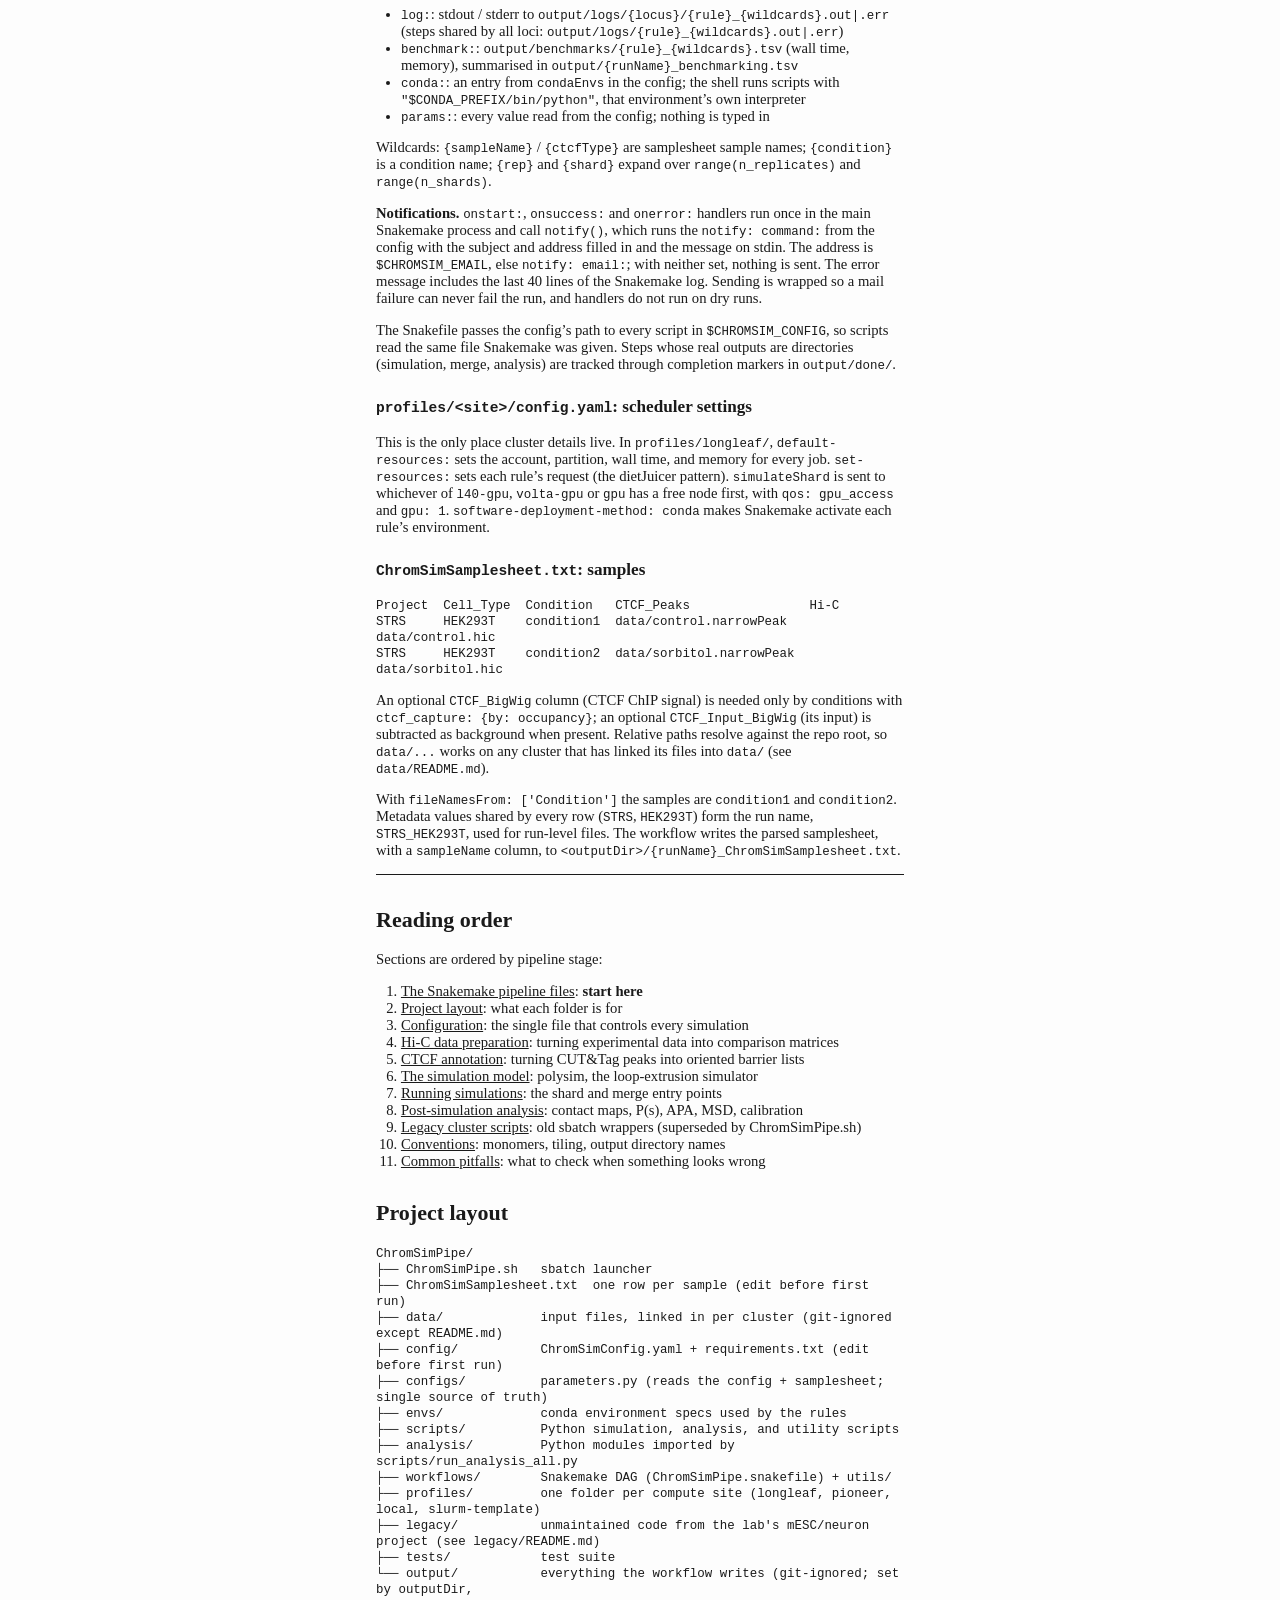
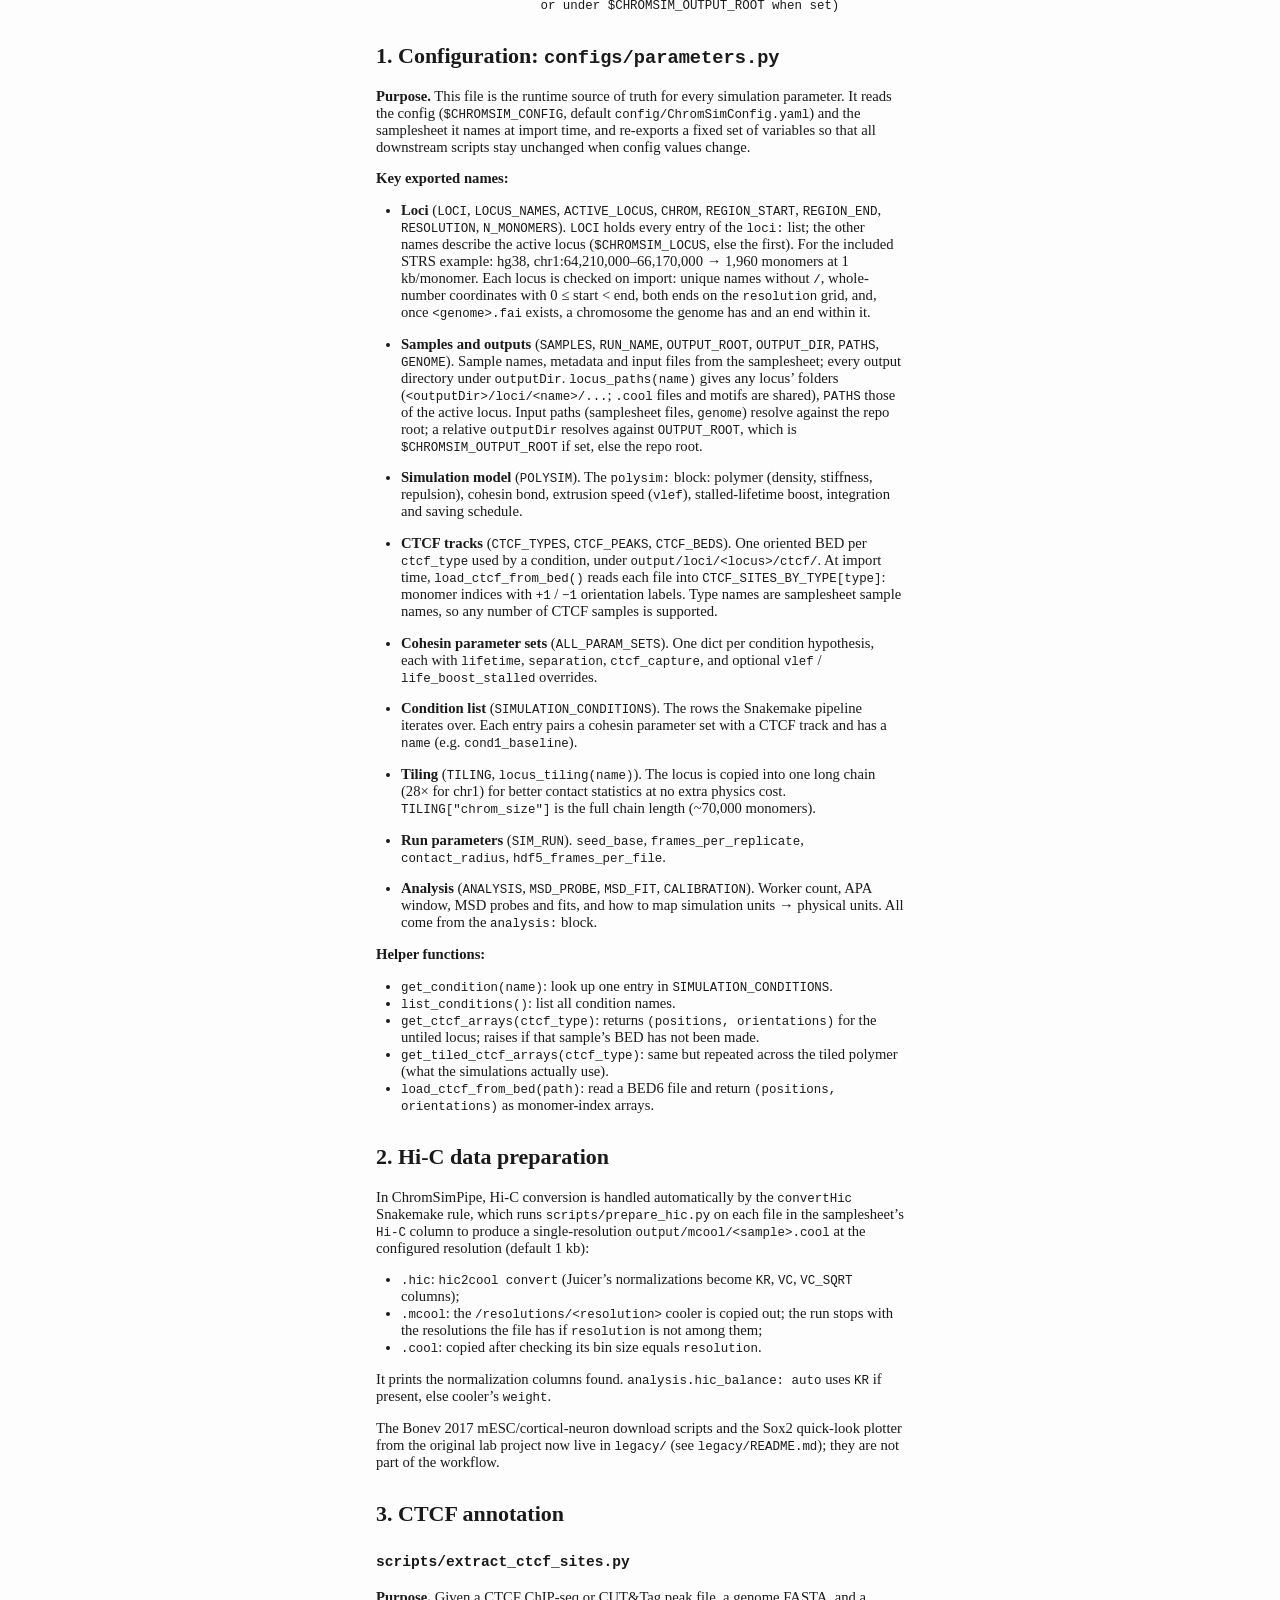
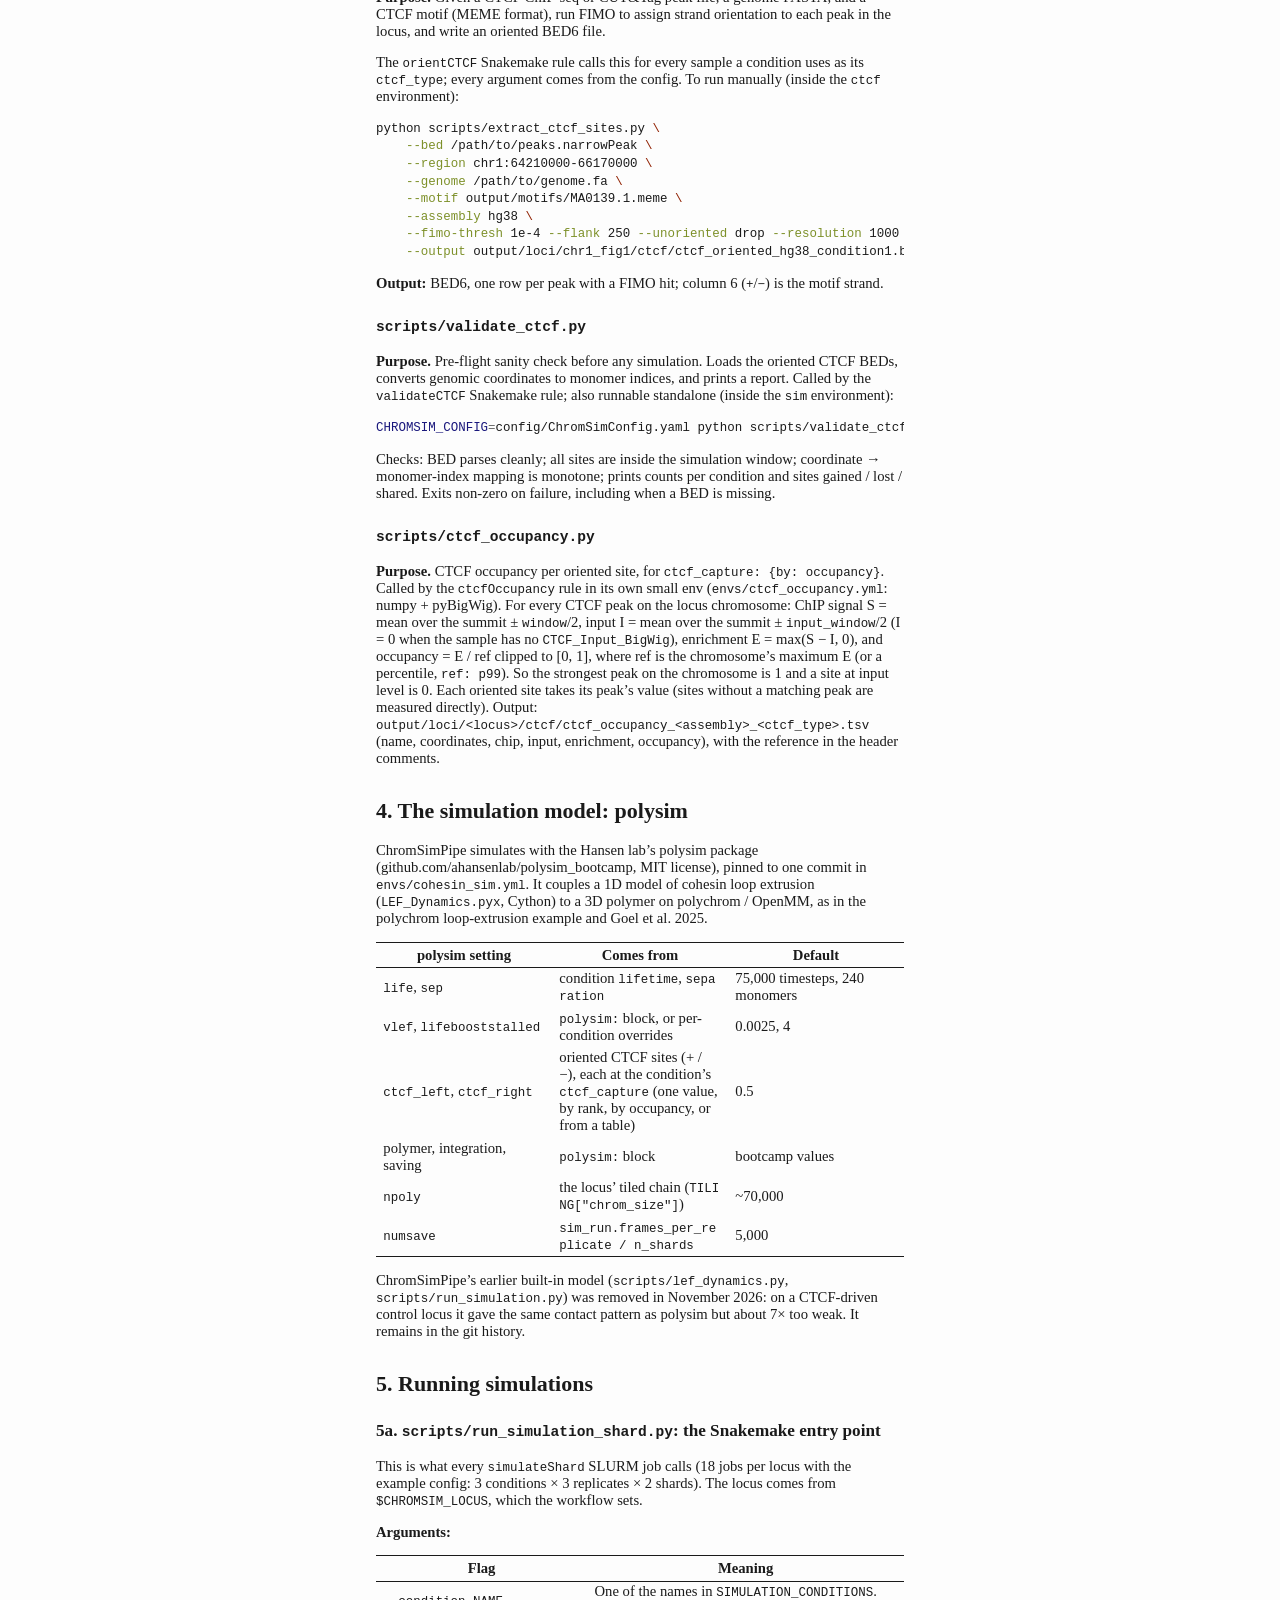
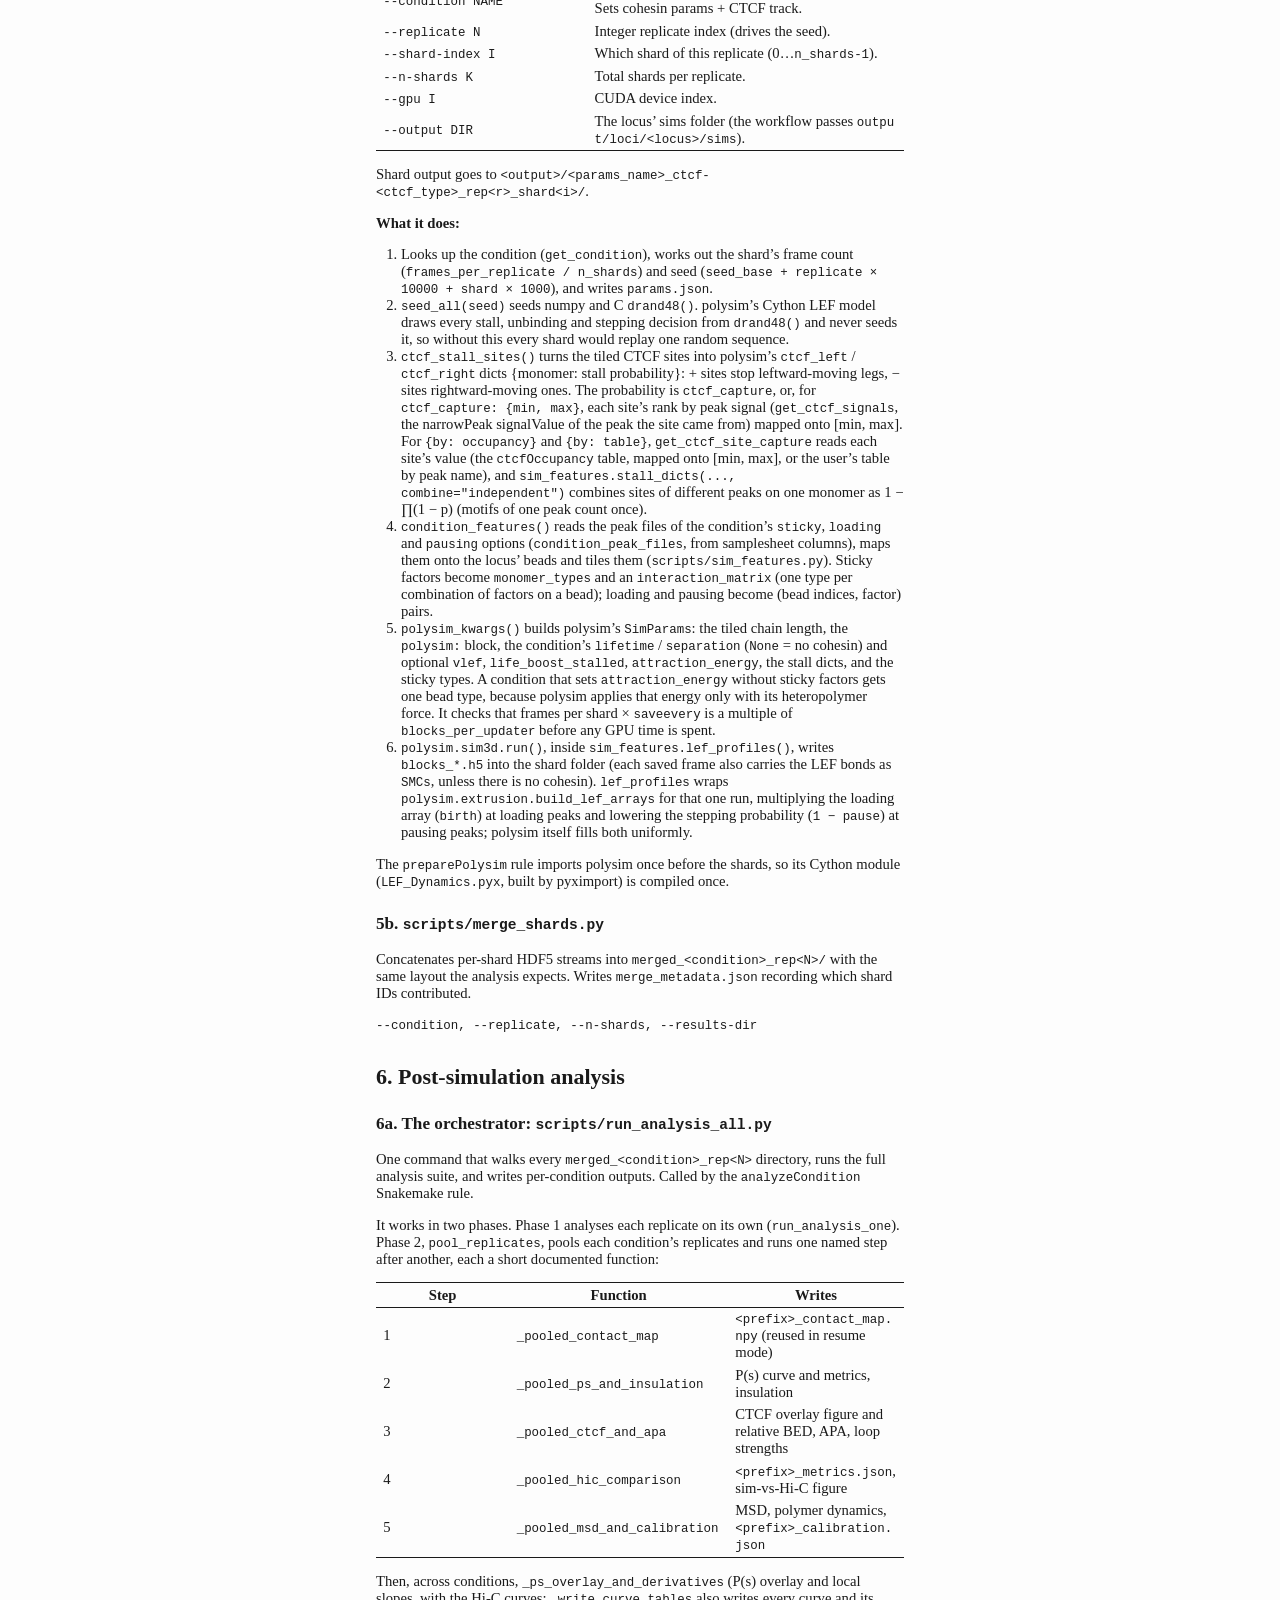
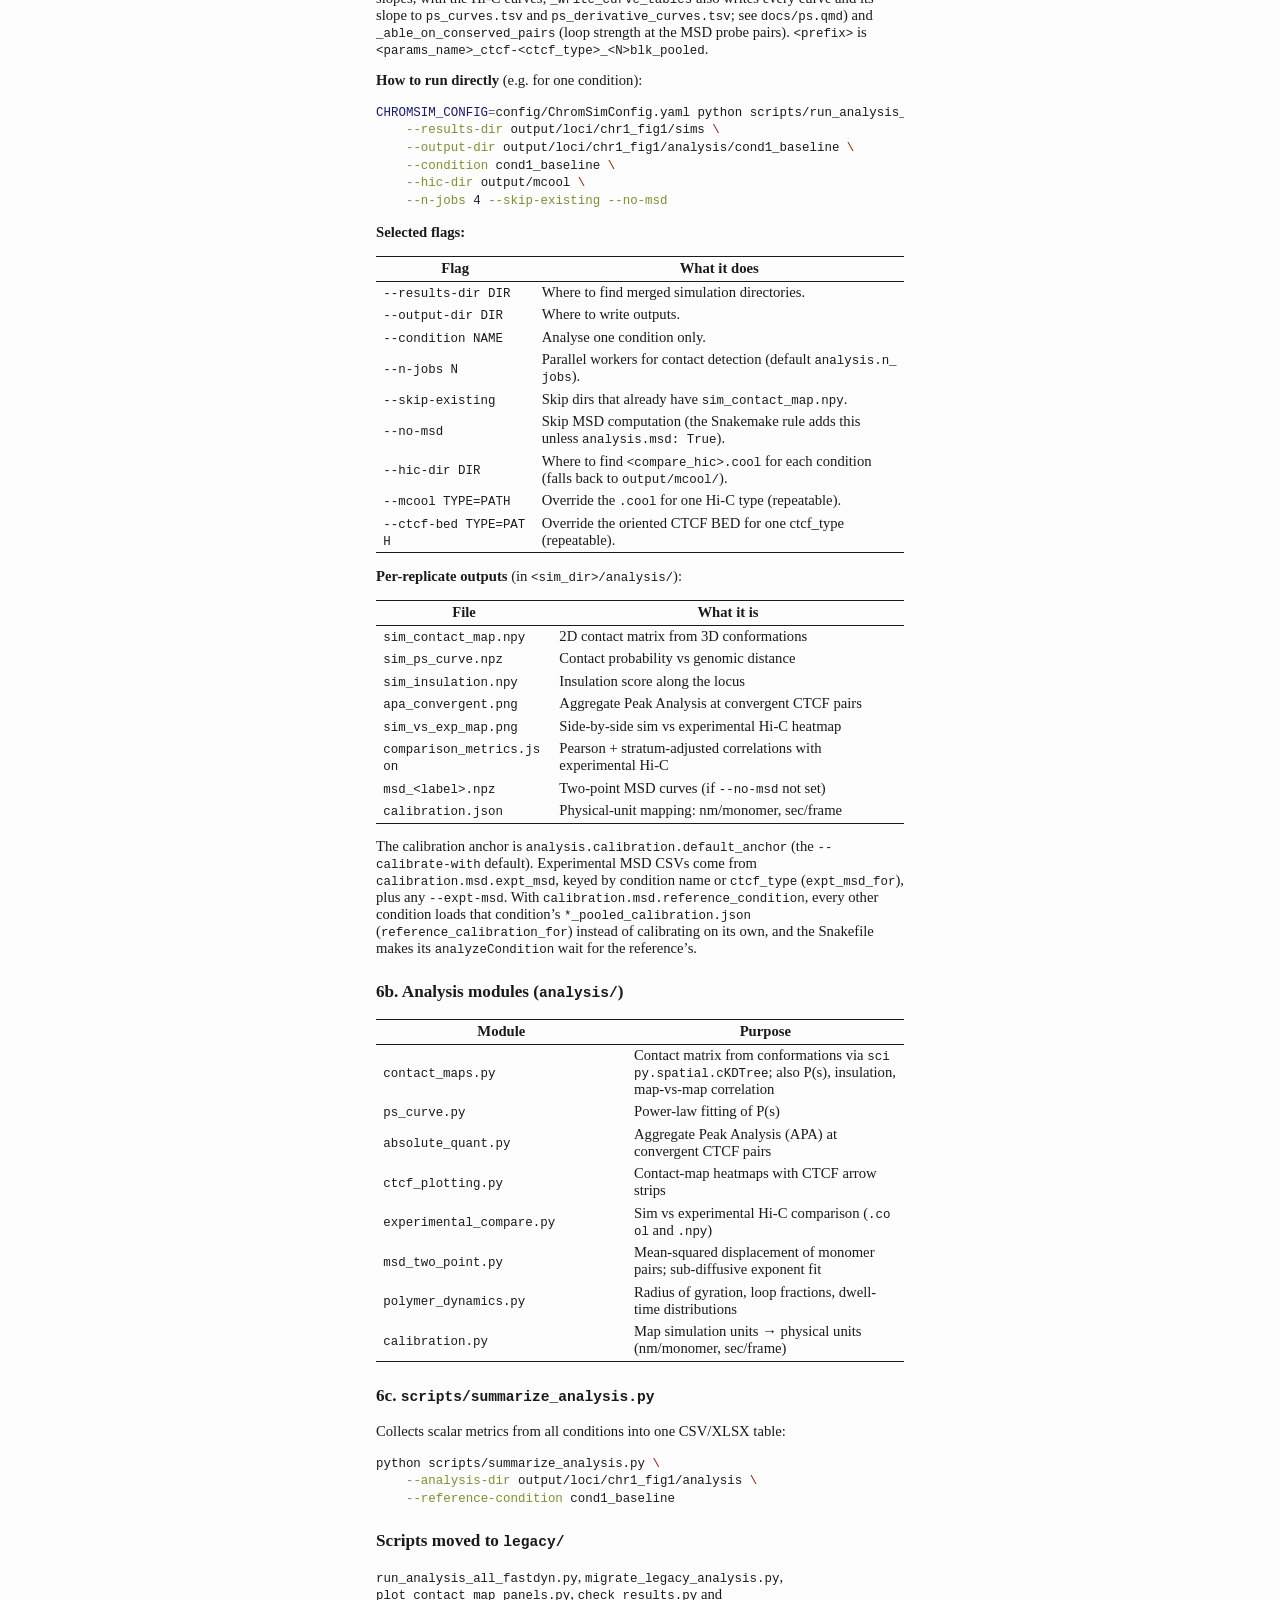
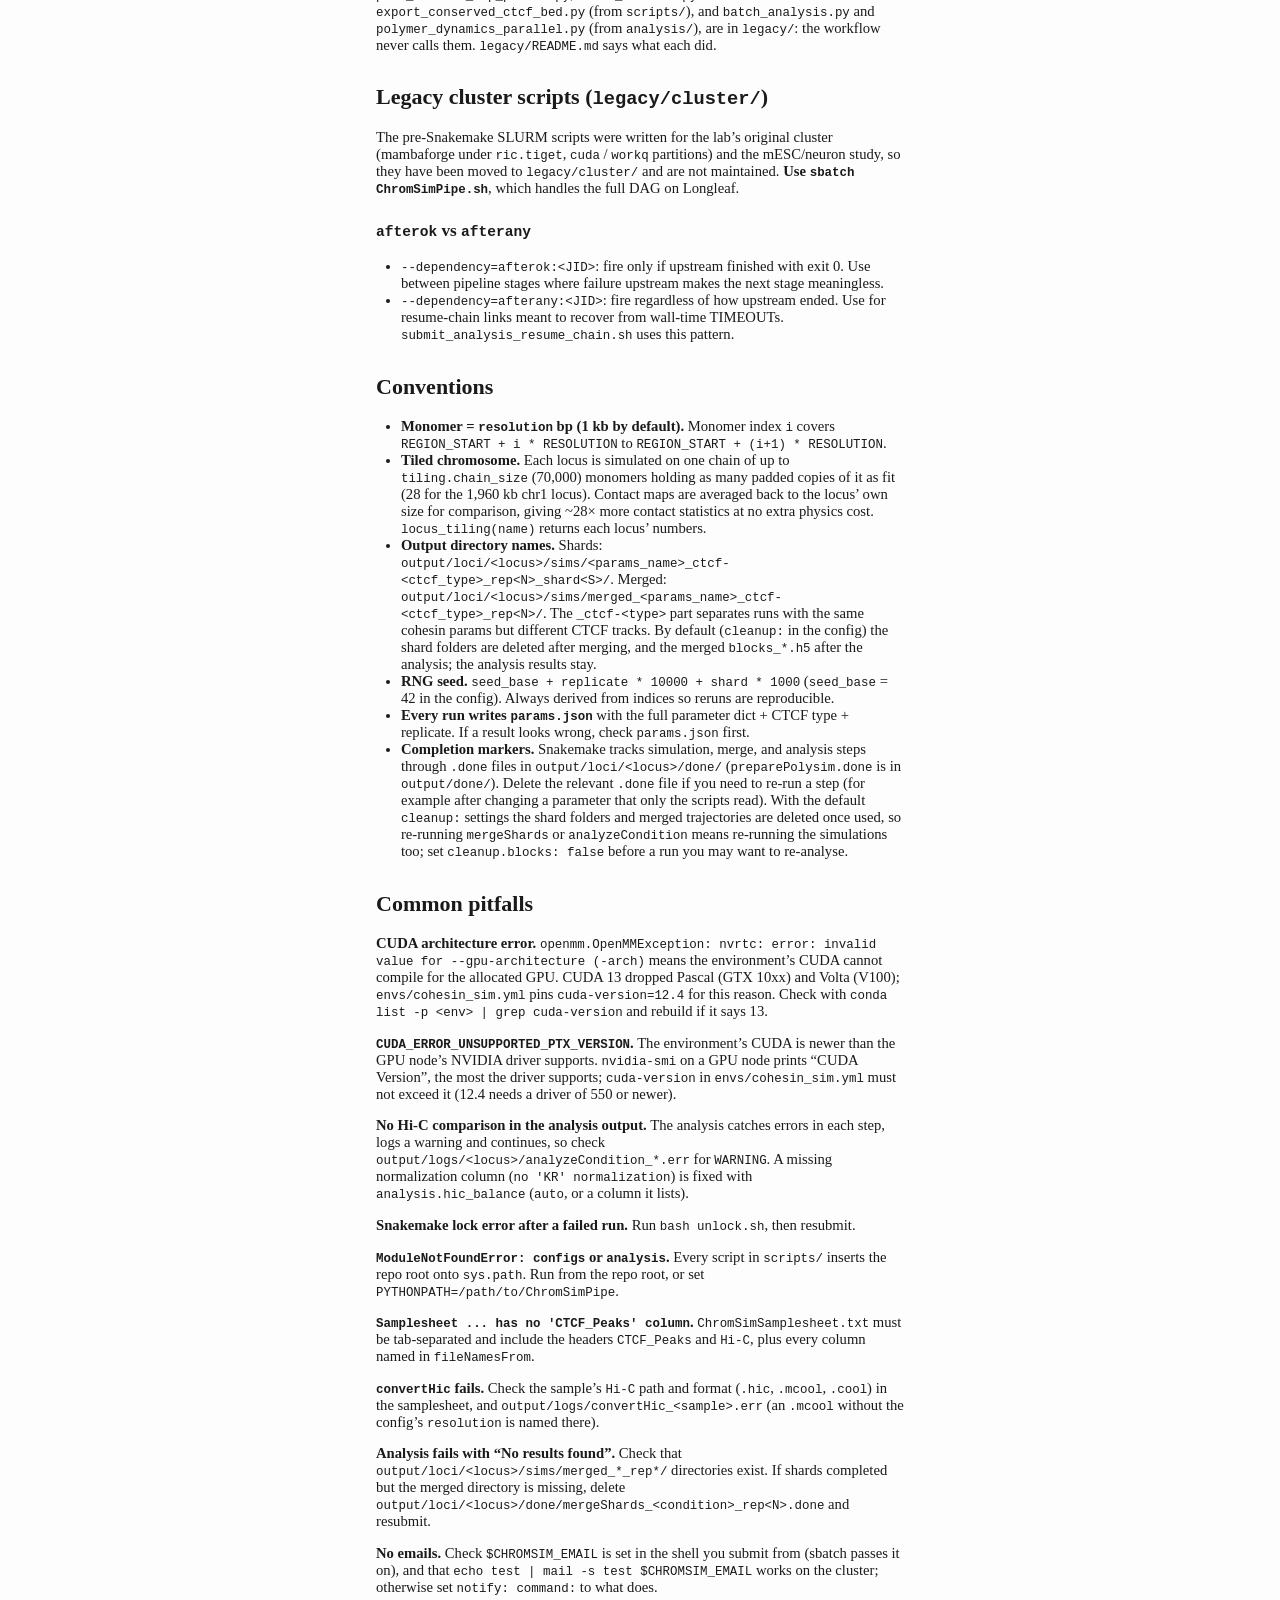
==== commit 939e5b4d: "Docs: maps inside the text column, docs matched to the code, CODE_GUIDE rebuilt Narrower subway maps" ====
--- a/CODE_GUIDE.html
+++ b/CODE_GUIDE.html
@@ -1,5 +1,5 @@
 <!DOCTYPE html>
-<html xmlns="http://www.w3.org/1999/xhtml" lang="" xml:lang="">
+<html xmlns="http://www.w3.org/1999/xhtml" lang xml:lang>
 <head>
   <meta charset="utf-8" />
   <meta name="generator" content="pandoc" />
@@ -7,228 +7,242 @@
   <meta name="dcterms.date" content="2026-01-01" />
   <title>ChromSimPipe Code Guide</title>
   <style>
-    html {
-      font-size: 11pt;
-      color: #1a1a1a;
-      background-color: #fdfdfd;
-    }
-    body {
-      margin: 0 auto;
-      max-width: 36em;
-      padding-left: 50px;
-      padding-right: 50px;
-      padding-top: 50px;
-      padding-bottom: 50px;
-      hyphens: auto;
-      overflow-wrap: break-word;
-      text-rendering: optimizeLegibility;
-      font-kerning: normal;
-    }
-    @media (max-width: 600px) {
-      body {
-        font-size: 0.9em;
-        padding: 12px;
-      }
-      h1 {
-        font-size: 1.8em;
-      }
-    }
-    @media print {
-      html {
-        background-color: white;
-      }
-      body {
-        background-color: transparent;
-        color: black;
-        font-size: 12pt;
-      }
-      p, h2, h3 {
-        orphans: 3;
-        widows: 3;
-      }
-      h2, h3, h4 {
-        page-break-after: avoid;
-      }
-    }
-    p {
-      margin: 1em 0;
-    }
-    a {
-      color: #1a1a1a;
-    }
-    a:visited {
-      color: #1a1a1a;
-    }
-    img {
-      max-width: 100%;
-    }
-    h1, h2, h3, h4, h5, h6 {
-      margin-top: 1.4em;
-    }
-    h5, h6 {
-      font-size: 1em;
-      font-style: italic;
-    }
-    h6 {
-      font-weight: normal;
-    }
-    ol, ul {
-      padding-left: 1.7em;
-      margin-top: 1em;
-    }
-    li > ol, li > ul {
-      margin-top: 0;
-    }
-    blockquote {
-      margin: 1em 0 1em 1.7em;
-      padding-left: 1em;
-      border-left: 2px solid #e6e6e6;
-      color: #606060;
-    }
-    code {
-      font-family: Menlo, Monaco, Consolas, 'Lucida Console', monospace;
-      font-size: 85%;
-      margin: 0;
-      hyphens: manual;
-    }
-    pre {
-      margin: 1em 0;
-      overflow: auto;
-    }
-    pre code {
-      padding: 0;
-      overflow: visible;
-      overflow-wrap: normal;
-    }
-    .sourceCode {
-     background-color: transparent;
-     overflow: visible;
-    }
-    hr {
-      background-color: #1a1a1a;
-      border: none;
-      height: 1px;
-      margin: 1em 0;
-    }
-    table {
-      margin: 1em 0;
-      border-collapse: collapse;
-      width: 100%;
-      overflow-x: auto;
-      display: block;
-      font-variant-numeric: lining-nums tabular-nums;
-    }
-    table caption {
-      margin-bottom: 0.75em;
-    }
-    tbody {
-      margin-top: 0.5em;
-      border-top: 1px solid #1a1a1a;
-      border-bottom: 1px solid #1a1a1a;
-    }
-    th {
-      border-top: 1px solid #1a1a1a;
-      padding: 0.25em 0.5em 0.25em 0.5em;
-    }
-    td {
-      padding: 0.125em 0.5em 0.25em 0.5em;
-    }
-    header {
-      margin-bottom: 4em;
-      text-align: center;
-    }
-    #TOC li {
-      list-style: none;
-    }
-    #TOC ul {
-      padding-left: 1.3em;
-    }
-    #TOC > ul {
-      padding-left: 0;
-    }
-    #TOC a:not(:hover) {
-      text-decoration: none;
-    }
-    code{white-space: pre-wrap;}
-    span.smallcaps{font-variant: small-caps;}
-    div.columns{display: flex; gap: min(4vw, 1.5em);}
-    div.column{flex: auto; overflow-x: auto;}
-    div.hanging-indent{margin-left: 1.5em; text-indent: -1.5em;}
-    /* The extra [class] is a hack that increases specificity enough to
-       override a similar rule in reveal.js */
-    ul.task-list[class]{list-style: none;}
-    ul.task-list li input[type="checkbox"] {
-      font-size: inherit;
-      width: 0.8em;
-      margin: 0 0.8em 0.2em -1.6em;
-      vertical-align: middle;
-    }
-    .display.math{display: block; text-align: center; margin: 0.5rem auto;}
-    /* CSS for syntax highlighting */
-    pre > code.sourceCode { white-space: pre; position: relative; }
-    pre > code.sourceCode > span { line-height: 1.25; }
-    pre > code.sourceCode > span:empty { height: 1.2em; }
-    .sourceCode { overflow: visible; }
-    code.sourceCode > span { color: inherit; text-decoration: inherit; }
-    div.sourceCode { margin: 1em 0; }
-    pre.sourceCode { margin: 0; }
-    @media screen {
-    div.sourceCode { overflow: auto; }
-    }
-    @media print {
-    pre > code.sourceCode { white-space: pre-wrap; }
-    pre > code.sourceCode > span { text-indent: -5em; padding-left: 5em; }
-    }
-    pre.numberSource code
-      { counter-reset: source-line 0; }
-    pre.numberSource code > span
-      { position: relative; left: -4em; counter-increment: source-line; }
-    pre.numberSource code > span > a:first-child::before
-      { content: counter(source-line);
-        position: relative; left: -1em; text-align: right; vertical-align: baseline;
-        border: none; display: inline-block;
-        -webkit-touch-callout: none; -webkit-user-select: none;
-        -khtml-user-select: none; -moz-user-select: none;
-        -ms-user-select: none; user-select: none;
-        padding: 0 4px; width: 4em;
-        color: #aaaaaa;
-      }
-    pre.numberSource { margin-left: 3em; border-left: 1px solid #aaaaaa;  padding-left: 4px; }
-    div.sourceCode
-      {   }
-    @media screen {
-    pre > code.sourceCode > span > a:first-child::before { text-decoration: underline; }
-    }
-    code span.al { color: #ff0000; font-weight: bold; } /* Alert */
-    code span.an { color: #60a0b0; font-weight: bold; font-style: italic; } /* Annotation */
-    code span.at { color: #7d9029; } /* Attribute */
-    code span.bn { color: #40a070; } /* BaseN */
-    code span.bu { color: #008000; } /* BuiltIn */
-    code span.cf { color: #007020; font-weight: bold; } /* ControlFlow */
-    code span.ch { color: #4070a0; } /* Char */
-    code span.cn { color: #880000; } /* Constant */
-    code span.co { color: #60a0b0; font-style: italic; } /* Comment */
-    code span.cv { color: #60a0b0; font-weight: bold; font-style: italic; } /* CommentVar */
-    code span.do { color: #ba2121; font-style: italic; } /* Documentation */
-    code span.dt { color: #902000; } /* DataType */
-    code span.dv { color: #40a070; } /* DecVal */
-    code span.er { color: #ff0000; font-weight: bold; } /* Error */
-    code span.ex { } /* Extension */
-    code span.fl { color: #40a070; } /* Float */
-    code span.fu { color: #06287e; } /* Function */
-    code span.im { color: #008000; font-weight: bold; } /* Import */
-    code span.in { color: #60a0b0; font-weight: bold; font-style: italic; } /* Information */
-    code span.kw { color: #007020; font-weight: bold; } /* Keyword */
-    code span.op { color: #666666; } /* Operator */
-    code span.ot { color: #007020; } /* Other */
-    code span.pp { color: #bc7a00; } /* Preprocessor */
-    code span.sc { color: #4070a0; } /* SpecialChar */
-    code span.ss { color: #bb6688; } /* SpecialString */
-    code span.st { color: #4070a0; } /* String */
-    code span.va { color: #19177c; } /* Variable */
-    code span.vs { color: #4070a0; } /* VerbatimString */
-    code span.wa { color: #60a0b0; font-weight: bold; font-style: italic; } /* Warning */
-  </style>
+
+html {
+font-size: 11pt;
+color: #1a1a1a;
+background-color: #fdfdfd;
+}
+body {
+margin: 0 auto;
+max-width: 36em;
+padding-left: 50px;
+padding-right: 50px;
+padding-top: 50px;
+padding-bottom: 50px;
+hyphens: auto;
+overflow-wrap: break-word;
+text-rendering: optimizeLegibility;
+font-kerning: normal;
+}
+@media (max-width: 600px) {
+body {
+font-size: 0.9em;
+padding: 12px;
+}
+h1 {
+font-size: 1.8em;
+}
+}
+@media print {
+html {
+background-color: white;
+}
+body {
+background-color: transparent;
+color: black;
+font-size: 12pt;
+}
+p, h2, h3 {
+orphans: 3;
+widows: 3;
+}
+h2, h3, h4 {
+page-break-after: avoid;
+}
+}
+p {
+margin: 1em 0;
+}
+a {
+color: #1a1a1a;
+}
+a:visited {
+color: #1a1a1a;
+}
+img {
+max-width: 100%;
+}
+svg {
+height: auto;
+max-width: 100%;
+}
+h1, h2, h3, h4, h5, h6 {
+margin-top: 1.4em;
+}
+h5, h6 {
+font-size: 1em;
+font-style: italic;
+}
+h6 {
+font-weight: normal;
+}
+ol, ul {
+padding-left: 1.7em;
+margin-top: 1em;
+}
+li > ol, li > ul {
+margin-top: 0;
+}
+blockquote {
+margin: 1em 0 1em 1.7em;
+padding-left: 1em;
+border-left: 2px solid #e6e6e6;
+color: #606060;
+}
+code {
+font-family: Menlo, Monaco, Consolas, 'Lucida Console', monospace;
+font-size: 85%;
+margin: 0;
+hyphens: manual;
+}
+pre {
+margin: 1em 0;
+overflow: auto;
+}
+pre code {
+padding: 0;
+overflow: visible;
+overflow-wrap: normal;
+}
+.sourceCode {
+background-color: transparent;
+overflow: visible;
+}
+hr {
+border: none;
+border-top: 1px solid #1a1a1a;
+height: 1px;
+margin: 1em 0;
+}
+table {
+margin: 1em 0;
+border-collapse: collapse;
+width: 100%;
+overflow-x: auto;
+display: block;
+font-variant-numeric: lining-nums tabular-nums;
+}
+table caption {
+margin-bottom: 0.75em;
+}
+tbody {
+margin-top: 0.5em;
+border-top: 1px solid #1a1a1a;
+border-bottom: 1px solid #1a1a1a;
+}
+th {
+border-top: 1px solid #1a1a1a;
+padding: 0.25em 0.5em 0.25em 0.5em;
+}
+td {
+padding: 0.125em 0.5em 0.25em 0.5em;
+}
+header {
+margin-bottom: 4em;
+text-align: center;
+}
+#TOC li {
+list-style: none;
+}
+#TOC ul {
+padding-left: 1.3em;
+}
+#TOC > ul {
+padding-left: 0;
+}
+#TOC a:not(:hover) {
+text-decoration: none;
+}
+code{white-space: pre-wrap;}
+span.smallcaps{font-variant: small-caps;}
+div.columns{display: flex; gap: min(4vw, 1.5em);}
+div.column{flex: auto; overflow-x: auto;}
+div.hanging-indent{margin-left: 1.5em; text-indent: -1.5em;}
+
+ul.task-list[class]{list-style: none;}
+ul.task-list li input[type="checkbox"] {
+font-size: inherit;
+width: 0.8em;
+margin: 0 0.8em 0.2em -1.6em;
+vertical-align: middle;
+}
+.display.math{display: block; text-align: center; margin: 0.5rem auto;}
+
+html { -webkit-text-size-adjust: 100%; }
+pre > code.sourceCode { white-space: pre; position: relative; }
+pre > code.sourceCode > span { display: inline-block; line-height: 1.25; }
+pre > code.sourceCode > span:empty { height: 1.2em; }
+.sourceCode { overflow: visible; }
+code.sourceCode > span { color: inherit; text-decoration: inherit; }
+div.sourceCode { margin: 1em 0; }
+pre.sourceCode { margin: 0; }
+@media screen {
+div.sourceCode { overflow: auto; }
+}
+@media print {
+pre > code.sourceCode { white-space: pre-wrap; }
+pre > code.sourceCode > span { text-indent: -5em; padding-left: 5em; }
+}
+pre.numberSource code
+{ counter-reset: source-line 0; }
+pre.numberSource code > span
+{ position: relative; left: -4em; counter-increment: source-line; }
+pre.numberSource code > span > a:first-child::before
+{ content: counter(source-line);
+position: relative; left: -1em; text-align: right; vertical-align: baseline;
+border: none; display: inline-block;
+-webkit-touch-callout: none; -webkit-user-select: none;
+-khtml-user-select: none; -moz-user-select: none;
+-ms-user-select: none; user-select: none;
+padding: 0 4px; width: 4em;
+color: #aaaaaa;
+}
+pre.numberSource { margin-left: 3em; border-left: 1px solid #aaaaaa; padding-left: 4px; }
+div.sourceCode
+{ }
+@media screen {
+pre > code.sourceCode > span > a:first-child::before { text-decoration: underline; }
+}
+code span.al { color: #ff0000; font-weight: bold; } 
+code span.an { color: #60a0b0; font-weight: bold; font-style: italic; } 
+code span.at { color: #7d9029; } 
+code span.bn { color: #40a070; } 
+code span.bu { color: #008000; } 
+code span.cf { color: #007020; font-weight: bold; } 
+code span.ch { color: #4070a0; } 
+code span.cn { color: #880000; } 
+code span.co { color: #60a0b0; font-style: italic; } 
+code span.cv { color: #60a0b0; font-weight: bold; font-style: italic; } 
+code span.do { color: #ba2121; font-style: italic; } 
+code span.dt { color: #902000; } 
+code span.dv { color: #40a070; } 
+code span.er { color: #ff0000; font-weight: bold; } 
+code span.ex { } 
+code span.fl { color: #40a070; } 
+code span.fu { color: #06287e; } 
+code span.im { color: #008000; font-weight: bold; } 
+code span.in { color: #60a0b0; font-weight: bold; font-style: italic; } 
+code span.kw { color: #007020; font-weight: bold; } 
+code span.op { color: #666666; } 
+code span.ot { color: #007020; } 
+code span.pp { color: #bc7a00; } 
+code span.sc { color: #4070a0; } 
+code span.ss { color: #bb6688; } 
+code span.st { color: #4070a0; } 
+code span.va { color: #19177c; } 
+code span.vs { color: #4070a0; } 
+code span.wa { color: #60a0b0; font-weight: bold; font-style: italic; } 
+</style>
+  <!-- Extra styles for CODE_GUIDE.html / CODE_GUIDE.pdf, added on top of pandoc's
+       defaults (see "Rebuilding this guide" at the end of CODE_GUIDE.md).
+       Tables with long file paths wrap inside the page instead of running off it. -->
+  <style>
+table { table-layout: fixed; width: 100%; }
+td, th { overflow-wrap: anywhere; }
+td code, th code { word-break: break-all; white-space: pre-wrap; }
+img { max-width: 100%; height: auto; }
+</style>
 </head>
 <body>
 <header id="title-block-header">
@@ -238,44 +252,38 @@
 </header>
 <nav id="TOC" role="doc-toc">
 <ul>
-<li><a href="#chromsimpipe-code-guide"
-id="toc-chromsimpipe-code-guide">ChromSimPipe code guide</a>
+<li><a href="#chromsimpipe-code-guide" id="toc-chromsimpipe-code-guide">ChromSimPipe code guide</a>
 <ul>
 <li><a href="#overview" id="toc-overview">Overview</a></li>
-<li><a href="#the-snakemake-pipeline-files"
-id="toc-the-snakemake-pipeline-files">The Snakemake pipeline
+<li><a href="#the-snakemake-pipeline-files" id="toc-the-snakemake-pipeline-files">The Snakemake pipeline
 files</a></li>
 <li><a href="#reading-order" id="toc-reading-order">Reading
 order</a></li>
 <li><a href="#project-layout" id="toc-project-layout">Project
 layout</a></li>
-<li><a href="#configuration-configsparameters.py"
-id="toc-configuration-configsparameters.py">1. Configuration:
+<li><a href="#configuration-configsparameters.py" id="toc-configuration-configsparameters.py">1. Configuration:
 <code>configs/parameters.py</code></a></li>
 <li><a href="#hi-c-data-preparation" id="toc-hi-c-data-preparation">2.
 Hi-C data preparation</a></li>
 <li><a href="#ctcf-annotation" id="toc-ctcf-annotation">3. CTCF
 annotation</a></li>
-<li><a href="#the-simulation-model-polysim"
-id="toc-the-simulation-model-polysim">4. The simulation model:
+<li><a href="#the-simulation-model-polysim" id="toc-the-simulation-model-polysim">4. The simulation model:
 polysim</a></li>
 <li><a href="#running-simulations" id="toc-running-simulations">5.
 Running simulations</a></li>
-<li><a href="#post-simulation-analysis"
-id="toc-post-simulation-analysis">6. Post-simulation analysis</a></li>
-<li><a href="#legacy-cluster-scripts-legacycluster"
-id="toc-legacy-cluster-scripts-legacycluster">Legacy cluster scripts
+<li><a href="#post-simulation-analysis" id="toc-post-simulation-analysis">6. Post-simulation analysis</a></li>
+<li><a href="#legacy-cluster-scripts-legacycluster" id="toc-legacy-cluster-scripts-legacycluster">Legacy cluster scripts
 (<code>legacy/cluster/</code>)</a></li>
 <li><a href="#conventions" id="toc-conventions">Conventions</a></li>
 <li><a href="#common-pitfalls" id="toc-common-pitfalls">Common
 pitfalls</a></li>
+<li><a href="#rebuilding-this-guide" id="toc-rebuilding-this-guide">Rebuilding this guide</a></li>
 </ul></li>
 </ul>
 </nav>
 <h1 id="chromsimpipe-code-guide">ChromSimPipe code guide</h1>
 <p>What each part of the codebase does, what it reads and writes, and
-how the steps connect. For running the pipeline, see <a
-href="README.md"><code>README.md</code></a>.</p>
+how the steps connect. For running the pipeline, see <a href="README.md"><code>README.md</code></a>.</p>
 <hr />
 <h2 id="overview">Overview</h2>
 <h3 id="what-this-pipeline-does">What this pipeline does</h3>
@@ -301,43 +309,43 @@
 <col style="width: 38%" />
 </colgroup>
 <thead>
-<tr class="header">
+<tr>
 <th>Mechanism</th>
 <th>Config option</th>
 <th>Use it to test</th>
 </tr>
 </thead>
 <tbody>
-<tr class="odd">
+<tr>
 <td>Cohesin loop extrusion</td>
 <td><code>lifetime</code>, <code>separation</code>,
 <code>vlef</code></td>
 <td>WAPL, NIPBL or RAD21 perturbations; how far cohesin extrudes</td>
 </tr>
-<tr class="even">
+<tr>
 <td>CTCF barriers</td>
 <td><code>ctcf_type</code>; <code>ctcf_capture</code> (one value, or
 <code>{min, max}</code> from peak signal)</td>
 <td>CTCF binding changes, degrons, weak vs. strong sites</td>
 </tr>
-<tr class="odd">
+<tr>
 <td>No cohesin</td>
 <td><code>separation: none</code></td>
 <td>cohesin loss; which contacts need extrusion at all</td>
 </tr>
-<tr class="even">
+<tr>
 <td><strong>Sticky sites</strong> (bridging factors, condensates)</td>
 <td><code>sticky:</code>, <code>sticky_cross:</code>, from a peak column
 in the samplesheet</td>
 <td>YY1, LDB1, YAP; enhancer–promoter contacts; loops CTCF can’t
 explain; compartments</td>
 </tr>
-<tr class="odd">
+<tr>
 <td>Chromatin compaction</td>
 <td><code>attraction_energy</code></td>
 <td>global compaction, e.g. under hyperosmotic stress</td>
 </tr>
-<tr class="even">
+<tr>
 <td>Where cohesin loads or slows</td>
 <td><code>loading:</code>, <code>pausing:</code></td>
 <td>loading at NIPBL peaks or enhancers; RNA Pol II as an obstacle</td>
@@ -356,7 +364,7 @@
 <col style="width: 18%" />
 </colgroup>
 <thead>
-<tr class="header">
+<tr>
 <th>Condition</th>
 <th>Cohesin</th>
 <th>CTCF sites</th>
@@ -364,19 +372,19 @@
 </tr>
 </thead>
 <tbody>
-<tr class="odd">
+<tr>
 <td><code>cond1_baseline</code></td>
 <td>Baseline</td>
 <td>Condition 1</td>
 <td>Does the model reproduce condition 1 Hi-C?</td>
 </tr>
-<tr class="even">
+<tr>
 <td><code>cond2_ctcf-only</code></td>
 <td>Baseline</td>
 <td>Condition 2</td>
 <td>Do condition 2 CTCF sites alone explain condition 2 Hi-C?</td>
 </tr>
-<tr class="odd">
+<tr>
 <td><code>cond2_weak-ctcf</code></td>
 <td>Baseline</td>
 <td>Condition 2 (0.5× stall)</td>
@@ -385,13 +393,61 @@
 </tbody>
 </table>
 <h3 id="data-flow">Data flow</h3>
-<pre><code>ChromSimSamplesheet.txt  (one row per sample: metadata, CTCF_Peaks, Hi-C)
-    ↓  orientCTCF rule → scripts/extract_ctcf_sites.py  (strand via FIMO)
-Oriented CTCF BED files (output/loci/&lt;locus&gt;/ctcf/)
-    ↓  simulateShard rule → scripts/run_simulation_shard.py + polysim
-Simulated conformations (output/loci/&lt;locus&gt;/sims/)
-    ↓  analyzeCondition rule → scripts/run_analysis_all.py
-Comparison figures  ←→  experimental Hi-C (.cool, from .hic/.mcool/.cool via the convertHic rule)</code></pre>
+<figure>
+<img role="img" aria-label="ChromSimPipe workflow as a subway map" src="[data-uri]" alt="ChromSimPipe workflow as a subway map" />
+<figcaption aria-hidden="true">ChromSimPipe workflow as a subway
+map</figcaption>
+</figure>
+<p>The rules on the map, the scripts they call, and what they write:</p>
+<table>
+<colgroup>
+<col style="width: 27%" />
+<col style="width: 36%" />
+<col style="width: 36%" />
+</colgroup>
+<thead>
+<tr>
+<th>Rule</th>
+<th>Script</th>
+<th>Writes</th>
+</tr>
+</thead>
+<tbody>
+<tr>
+<td><code>convertHic</code></td>
+<td><code>scripts/prepare_hic.py</code></td>
+<td><code>output/mcool/&lt;sample&gt;.cool</code>, from
+<code>.hic</code>, <code>.mcool</code> or <code>.cool</code></td>
+</tr>
+<tr>
+<td><code>orientCTCF</code></td>
+<td><code>scripts/extract_ctcf_sites.py</code> (strand via FIMO)</td>
+<td>oriented CTCF BEDs,
+<code>output/loci/&lt;locus&gt;/ctcf/</code></td>
+</tr>
+<tr>
+<td><code>ctcfOccupancy</code></td>
+<td><code>scripts/ctcf_occupancy.py</code> (only for
+<code>ctcf_capture {by: occupancy}</code>)</td>
+<td><code>output/loci/&lt;locus&gt;/ctcf/ctcf_occupancy_*.tsv</code></td>
+</tr>
+<tr>
+<td><code>simulateShard</code></td>
+<td><code>scripts/run_simulation_shard.py</code> + polysim</td>
+<td>simulated conformations,
+<code>output/loci/&lt;locus&gt;/sims/</code></td>
+</tr>
+<tr>
+<td><code>analyzeCondition</code></td>
+<td><code>scripts/run_analysis_all.py</code></td>
+<td>contact maps, P(s), comparison with the experimental Hi-C</td>
+</tr>
+</tbody>
+</table>
+<p>The samplesheet (<code>ChromSimSamplesheet.txt</code>) supplies the
+inputs: metadata, <code>CTCF_Peaks</code>, <code>Hi-C</code>, and
+optionally <code>CTCF_BigWig</code> /
+<code>CTCF_Input_BigWig</code>.</p>
 <h3 id="setup-and-launch">Setup and launch</h3>
 <p>The workflow follows the PhanstielLab Snakemake pattern (bagPipes,
 dietJuicer): edit a samplesheet and a config, then submit one launcher.
@@ -401,9 +457,12 @@
 <li><strong><code>ChromSimSamplesheet.txt</code></strong>: one
 tab-separated row per sample. The required columns are
 <code>CTCF_Peaks</code> and <code>Hi-C</code> (<code>NA</code> when a
-sample has no file of that kind); all other columns are metadata. Paths
-are <code>data/&lt;file&gt;</code>: each cluster links its own copies
-into <code>data/</code>, so one samplesheet serves every cluster.</li>
+sample has no file of that kind). <code>CTCF_BigWig</code> is optional,
+read only by <code>ctcf_capture: {by: occupancy}</code>;
+<code>CTCF_Input_BigWig</code> is optional on top of that (subtracted as
+background when given). All other columns are metadata. Paths are
+<code>data/&lt;file&gt;</code>: each cluster links its own copies into
+<code>data/</code>, so one samplesheet serves every cluster.</li>
 <li><strong><code>config/ChromSimConfig.yaml</code></strong>:
 <code>fileNamesFrom</code> names the samplesheet columns joined with
 <code>_</code> to name each sample. Conditions refer to samples by those
@@ -424,10 +483,9 @@
 picks the profile and <code>CHROMSIM_OUTPUT_ROOT</code> is the folder a
 relative <code>outputDir</code> goes under (e.g. scratch).</li>
 </ol>
-<div class="sourceCode" id="cb2"><pre
-class="sourceCode bash"><code class="sourceCode bash"><span id="cb2-1"><a href="#cb2-1" aria-hidden="true" tabindex="-1"></a><span class="ex">sbatch</span> ChromSimPipe.sh        <span class="co"># whole workflow</span></span>
-<span id="cb2-2"><a href="#cb2-2" aria-hidden="true" tabindex="-1"></a><span class="fu">bash</span> ChromSimPipe.sh <span class="at">-n</span>       <span class="co"># dry run</span></span>
-<span id="cb2-3"><a href="#cb2-3" aria-hidden="true" tabindex="-1"></a><span class="ex">sbatch</span> ChromSimPipe.sh <span class="at">--configfile</span> config/ChromSimConfig.test.yaml   <span class="co"># 10-job smoke test</span></span></code></pre></div>
+<div class="sourceCode" id="cb1"><pre class="sourceCode bash"><code class="sourceCode bash"><span id="cb1-1"><a href="#cb1-1" aria-hidden="true" tabindex="-1"></a><span class="ex">sbatch</span> ChromSimPipe.sh        <span class="co"># whole workflow</span></span>
+<span id="cb1-2"><a href="#cb1-2" aria-hidden="true" tabindex="-1"></a><span class="fu">bash</span> ChromSimPipe.sh <span class="at">-n</span>       <span class="co"># dry run</span></span>
+<span id="cb1-3"><a href="#cb1-3" aria-hidden="true" tabindex="-1"></a><span class="ex">sbatch</span> ChromSimPipe.sh <span class="at">--configfile</span> config/ChromSimConfig.test.yaml   <span class="co"># 10-job smoke test</span></span></code></pre></div>
 <p><strong>Test config.</strong>
 <code>config/ChromSimConfig.test.yaml</code> is the same config with one
 condition, one replicate, one shard and 2,000 saved frames, written to
@@ -460,9 +518,12 @@
 set, a dict with <code>lifetime</code> (mean LEF timesteps before
 cohesin falls off), <code>separation</code> (spacing between cohesins)
 and <code>ctcf_capture</code> (probability of stalling per CTCF
-encounter), optionally overriding <code>vlef</code> and
-<code>life_boost_stalled</code> from the <code>polysim:</code> block.
-Defaults are the polysim bootcamp tutorial values.</p>
+encounter: one value, <code>{min, max}</code> by peak-signal rank,
+<code>{by: occupancy}</code> from the ChIP bigWig (minus input if
+given), or <code>{by: table, file}</code> per site), optionally
+overriding <code>vlef</code> and <code>life_boost_stalled</code> from
+the <code>polysim:</code> block. Defaults are the polysim bootcamp
+tutorial values.</p>
 <p><strong>Tiling.</strong> Rather than simulating one copy of the
 locus, the simulation runs a ~70,000-monomer chain of back-to-back
 copies (for chr1: 28 copies of 1,960 monomers + 270 padding on each
@@ -543,8 +604,7 @@
 every rule writes its own log and benchmark, rules carry no cluster
 resources (the profile does), and one <code>sbatch</code> launches it
 all.</p>
-<h3
-id="chromsimpipe.sh-sbatch-entry-point"><code>ChromSimPipe.sh</code>:
+<h3 id="chromsimpipe.sh-sbatch-entry-point"><code>ChromSimPipe.sh</code>:
 sbatch entry point</h3>
 <p>Submit with <code>sbatch ChromSimPipe.sh</code>. It:</p>
 <ol type="1">
@@ -556,7 +616,7 @@
 <code>config/requirements.txt</code> (Snakemake 8.27.1 + the SLURM
 executor plugin).</li>
 <li>Runs
-<code>snakemake -s workflows/ChromSimPipe.snakefile --profile    &lt;hpcProfile&gt; --configfile &lt;config&gt; --rerun-incomplete --keep-going -p</code>,
+<code>snakemake -s workflows/ChromSimPipe.snakefile --profile &lt;hpcProfile&gt; --configfile &lt;config&gt; --rerun-incomplete --keep-going -p</code>,
 adding <code>--slurm-logdir &lt;outputDir&gt;/logs_slurm</code> when the
 profile uses the SLURM executor (<code>&lt;outputDir&gt;</code> resolved
 the same way as in <code>configs/parameters.py</code>, including
@@ -583,8 +643,7 @@
 convergent CTCF pair between <code>--min-kb</code> and
 <code>--max-kb</code>, or those in <code>--loops</code>. Writes one TSV
 row per setting. No polymer, no GPU.</p>
-<h3
-id="check_inputs.sh-check-the-inputs-before-a-run"><code>check_inputs.sh</code>:
+<h3 id="check_inputs.sh-check-the-inputs-before-a-run"><code>check_inputs.sh</code>:
 check the inputs before a run</h3>
 <p><code>bash check_inputs.sh</code> finds the simulation conda
 environment with <code>scripts/sim_env.sh</code>, from
@@ -612,8 +671,7 @@
 running. If the job dies without cleanup, the lock persists and the next
 run refuses to start. <code>bash unlock.sh</code> runs
 <code>snakemake --unlock</code> against the workflow to clear it.</p>
-<h3
-id="workflowschromsimpipe.snakefile-the-dag"><code>workflows/ChromSimPipe.snakefile</code>:
+<h3 id="workflowschromsimpipe.snakefile-the-dag"><code>workflows/ChromSimPipe.snakefile</code>:
 the DAG</h3>
 <table>
 <colgroup>
@@ -622,54 +680,71 @@
 <col style="width: 53%" />
 </colgroup>
 <thead>
-<tr class="header">
+<tr>
 <th>Rule</th>
 <th>Runs</th>
 <th>What it does</th>
 </tr>
 </thead>
 <tbody>
-<tr class="odd">
+<tr>
 <td><code>convertHic</code></td>
 <td>per Hi-C sample</td>
 <td><code>scripts/prepare_hic.py</code>: <code>.hic</code> (hic2cool),
 <code>.mcool</code> or <code>.cool</code> → one <code>.cool</code> at
 <code>resolution</code></td>
 </tr>
-<tr class="even">
+<tr>
 <td><code>getMotif</code></td>
 <td>once</td>
 <td><code>wget</code> the JASPAR motif (skipped when
 <code>ctcf_motif.meme</code> is set)</td>
 </tr>
-<tr class="odd">
+<tr>
+<td><code>preparePolysim</code></td>
+<td>once</td>
+<td>imports polysim so its Cython cohesin model is built once, before
+the shards</td>
+</tr>
+<tr>
 <td><code>orientCTCF</code></td>
-<td>per CTCF sample used by a condition</td>
+<td>per locus × CTCF sample used by a condition</td>
 <td><code>extract_ctcf_sites.py</code></td>
 </tr>
-<tr class="even">
+<tr>
 <td><code>validateCTCF</code></td>
-<td>once</td>
+<td>per locus</td>
 <td><code>validate_ctcf.py</code>: sanity-checks all BED files</td>
 </tr>
-<tr class="odd">
+<tr>
+<td><code>ctcfOccupancy</code></td>
+<td>per locus × CTCF sample used by a
+<code>ctcf_capture: {by: occupancy}</code> condition</td>
+<td><code>ctcf_occupancy.py</code>: per-site occupancy from the ChIP
+bigWig, minus input when given (env
+<code>envs/ctcf_occupancy.yml</code>, config key
+<code>condaEnvs: occupancy</code>, optional)</td>
+</tr>
+<tr>
 <td><code>simulateShard</code></td>
-<td>condition × replicate × shard (GPU)</td>
-<td><code>run_simulation_shard.py</code>: 18 jobs with the example
-config</td>
-</tr>
-<tr class="even">
+<td>locus × condition × replicate × shard (GPU)</td>
+<td><code>run_simulation_shard.py</code>: 18 jobs per locus with the
+example config</td>
+</tr>
+<tr>
 <td><code>mergeShards</code></td>
-<td>condition × replicate</td>
-<td><code>merge_shards.py</code>: concatenates shard HDF5 streams</td>
-</tr>
-<tr class="odd">
+<td>locus × condition × replicate</td>
+<td><code>merge_shards.py</code>: concatenates shard HDF5 streams;
+deletes the shard folders afterwards (<code>cleanup.shards</code>)</td>
+</tr>
+<tr>
 <td><code>analyzeCondition</code></td>
-<td>per condition</td>
-<td><code>run_analysis_all.py</code>: contact maps, P(s), APA,
-figures</td>
-</tr>
-<tr class="even">
+<td>locus × condition</td>
+<td><code>run_analysis_all.py</code>: contact maps, P(s), APA, figures;
+deletes the merged trajectories afterwards
+(<code>cleanup.blocks</code>)</td>
+</tr>
+<tr>
 <td><code>benchmarkSummary</code></td>
 <td>once</td>
 <td><code>workflows/utils/benchmarking.py</code></td>
@@ -679,14 +754,16 @@
 <p>Every rule has the same parts, following bagPipes:</p>
 <ul>
 <li><code>log:</code>: stdout / stderr to
-<code>output/logs/{rule}_{wildcards}.out|.err</code></li>
+<code>output/logs/{locus}/{rule}_{wildcards}.out|.err</code> (steps
+shared by all loci:
+<code>output/logs/{rule}_{wildcards}.out|.err</code>)</li>
 <li><code>benchmark:</code>:
 <code>output/benchmarks/{rule}_{wildcards}.tsv</code> (wall time,
 memory), summarised in
 <code>output/{runName}_benchmarking.tsv</code></li>
 <li><code>conda:</code>: an entry from <code>condaEnvs</code> in the
 config; the shell runs scripts with
-<code>"$CONDA_PREFIX/bin/python"</code>, that environment’s own
+<code>&quot;$CONDA_PREFIX/bin/python&quot;</code>, that environment’s own
 interpreter</li>
 <li><code>params:</code>: every value read from the config; nothing is
 typed in</li>
@@ -710,8 +787,7 @@
 was given. Steps whose real outputs are directories (simulation, merge,
 analysis) are tracked through completion markers in
 <code>output/done/</code>.</p>
-<h3
-id="profilessiteconfig.yaml-scheduler-settings"><code>profiles/&lt;site&gt;/config.yaml</code>:
+<h3 id="profilessiteconfig.yaml-scheduler-settings"><code>profiles/&lt;site&gt;/config.yaml</code>:
 scheduler settings</h3>
 <p>This is the only place cluster details live. In
 <code>profiles/longleaf/</code>, <code>default-resources:</code> sets
@@ -722,16 +798,19 @@
 free node first, with <code>qos: gpu_access</code> and
 <code>gpu: 1</code>. <code>software-deployment-method: conda</code>
 makes Snakemake activate each rule’s environment.</p>
-<h3
-id="chromsimsamplesheet.txt-samples"><code>ChromSimSamplesheet.txt</code>:
+<h3 id="chromsimsamplesheet.txt-samples"><code>ChromSimSamplesheet.txt</code>:
 samples</h3>
 <pre><code>Project  Cell_Type  Condition   CTCF_Peaks                Hi-C
 STRS     HEK293T    condition1  data/control.narrowPeak   data/control.hic
 STRS     HEK293T    condition2  data/sorbitol.narrowPeak  data/sorbitol.hic</code></pre>
-<p>Relative paths resolve against the repo root, so
+<p>An optional <code>CTCF_BigWig</code> column (CTCF ChIP signal) is
+needed only by conditions with
+<code>ctcf_capture: {by: occupancy}</code>; an optional
+<code>CTCF_Input_BigWig</code> (its input) is subtracted as background
+when present. Relative paths resolve against the repo root, so
 <code>data/...</code> works on any cluster that has linked its files
 into <code>data/</code> (see <code>data/README.md</code>).</p>
-<p>With <code>fileNamesFrom: ['Condition']</code> the samples are
+<p>With <code>fileNamesFrom: [&#39;Condition&#39;]</code> the samples are
 <code>condition1</code> and <code>condition2</code>. Metadata values
 shared by every row (<code>STRS</code>, <code>HEK293T</code>) form the
 run name, <code>STRS_HEK293T</code>, used for run-level files. The
@@ -842,7 +921,7 @@
 <li><p><strong>Tiling</strong> (<code>TILING</code>,
 <code>locus_tiling(name)</code>). The locus is copied into one long
 chain (28× for chr1) for better contact statistics at no extra physics
-cost. <code>TILING["chrom_size"]</code> is the full chain length
+cost. <code>TILING[&quot;chrom_size&quot;]</code> is the full chain length
 (~70,000 monomers).</p></li>
 <li><p><strong>Run parameters</strong> (<code>SIM_RUN</code>).
 <code>seed_base</code>, <code>frames_per_replicate</code>,
@@ -892,8 +971,7 @@
 <code>legacy/</code> (see <code>legacy/README.md</code>); they are not
 part of the workflow.</p>
 <h2 id="ctcf-annotation">3. CTCF annotation</h2>
-<h3
-id="scriptsextract_ctcf_sites.py"><code>scripts/extract_ctcf_sites.py</code></h3>
+<h3 id="scriptsextract_ctcf_sites.py"><code>scripts/extract_ctcf_sites.py</code></h3>
 <p><strong>Purpose.</strong> Given a CTCF ChIP-seq or CUT&amp;Tag peak
 file, a genome FASTA, and a CTCF motif (MEME format), run FIMO to assign
 strand orientation to each peak in the locus, and write an oriented BED6
@@ -902,30 +980,44 @@
 sample a condition uses as its <code>ctcf_type</code>; every argument
 comes from the config. To run manually (inside the <code>ctcf</code>
 environment):</p>
-<div class="sourceCode" id="cb5"><pre
-class="sourceCode bash"><code class="sourceCode bash"><span id="cb5-1"><a href="#cb5-1" aria-hidden="true" tabindex="-1"></a><span class="ex">python</span> scripts/extract_ctcf_sites.py <span class="dt">\</span></span>
-<span id="cb5-2"><a href="#cb5-2" aria-hidden="true" tabindex="-1"></a>    <span class="at">--bed</span> /path/to/peaks.narrowPeak <span class="dt">\</span></span>
-<span id="cb5-3"><a href="#cb5-3" aria-hidden="true" tabindex="-1"></a>    <span class="at">--region</span> chr1:64210000-66170000 <span class="dt">\</span></span>
-<span id="cb5-4"><a href="#cb5-4" aria-hidden="true" tabindex="-1"></a>    <span class="at">--genome</span> /path/to/genome.fa <span class="dt">\</span></span>
-<span id="cb5-5"><a href="#cb5-5" aria-hidden="true" tabindex="-1"></a>    <span class="at">--motif</span> output/motifs/MA0139.1.meme <span class="dt">\</span></span>
-<span id="cb5-6"><a href="#cb5-6" aria-hidden="true" tabindex="-1"></a>    <span class="at">--assembly</span> hg38 <span class="dt">\</span></span>
-<span id="cb5-7"><a href="#cb5-7" aria-hidden="true" tabindex="-1"></a>    <span class="at">--fimo-thresh</span> 1e-4 <span class="at">--flank</span> 250 <span class="at">--unoriented</span> drop <span class="at">--resolution</span> 1000 <span class="dt">\</span></span>
-<span id="cb5-8"><a href="#cb5-8" aria-hidden="true" tabindex="-1"></a>    <span class="at">--output</span> output/loci/chr1_fig1/ctcf/ctcf_oriented_hg38_condition1.bed</span></code></pre></div>
+<div class="sourceCode" id="cb4"><pre class="sourceCode bash"><code class="sourceCode bash"><span id="cb4-1"><a href="#cb4-1" aria-hidden="true" tabindex="-1"></a><span class="ex">python</span> scripts/extract_ctcf_sites.py <span class="dt">\</span></span>
+<span id="cb4-2"><a href="#cb4-2" aria-hidden="true" tabindex="-1"></a>    <span class="at">--bed</span> /path/to/peaks.narrowPeak <span class="dt">\</span></span>
+<span id="cb4-3"><a href="#cb4-3" aria-hidden="true" tabindex="-1"></a>    <span class="at">--region</span> chr1:64210000-66170000 <span class="dt">\</span></span>
+<span id="cb4-4"><a href="#cb4-4" aria-hidden="true" tabindex="-1"></a>    <span class="at">--genome</span> /path/to/genome.fa <span class="dt">\</span></span>
+<span id="cb4-5"><a href="#cb4-5" aria-hidden="true" tabindex="-1"></a>    <span class="at">--motif</span> output/motifs/MA0139.1.meme <span class="dt">\</span></span>
+<span id="cb4-6"><a href="#cb4-6" aria-hidden="true" tabindex="-1"></a>    <span class="at">--assembly</span> hg38 <span class="dt">\</span></span>
+<span id="cb4-7"><a href="#cb4-7" aria-hidden="true" tabindex="-1"></a>    <span class="at">--fimo-thresh</span> 1e-4 <span class="at">--flank</span> 250 <span class="at">--unoriented</span> drop <span class="at">--resolution</span> 1000 <span class="dt">\</span></span>
+<span id="cb4-8"><a href="#cb4-8" aria-hidden="true" tabindex="-1"></a>    <span class="at">--output</span> output/loci/chr1_fig1/ctcf/ctcf_oriented_hg38_condition1.bed</span></code></pre></div>
 <p><strong>Output:</strong> BED6, one row per peak with a FIMO hit;
 column 6 (<code>+</code>/<code>−</code>) is the motif strand.</p>
-<h3
-id="scriptsvalidate_ctcf.py"><code>scripts/validate_ctcf.py</code></h3>
+<h3 id="scriptsvalidate_ctcf.py"><code>scripts/validate_ctcf.py</code></h3>
 <p><strong>Purpose.</strong> Pre-flight sanity check before any
 simulation. Loads the oriented CTCF BEDs, converts genomic coordinates
 to monomer indices, and prints a report. Called by the
 <code>validateCTCF</code> Snakemake rule; also runnable standalone
 (inside the <code>sim</code> environment):</p>
-<div class="sourceCode" id="cb6"><pre
-class="sourceCode bash"><code class="sourceCode bash"><span id="cb6-1"><a href="#cb6-1" aria-hidden="true" tabindex="-1"></a><span class="va">CHROMSIM_CONFIG</span><span class="op">=</span>config/ChromSimConfig.yaml <span class="ex">python</span> scripts/validate_ctcf.py</span></code></pre></div>
+<div class="sourceCode" id="cb5"><pre class="sourceCode bash"><code class="sourceCode bash"><span id="cb5-1"><a href="#cb5-1" aria-hidden="true" tabindex="-1"></a><span class="va">CHROMSIM_CONFIG</span><span class="op">=</span>config/ChromSimConfig.yaml <span class="ex">python</span> scripts/validate_ctcf.py</span></code></pre></div>
 <p>Checks: BED parses cleanly; all sites are inside the simulation
 window; coordinate → monomer-index mapping is monotone; prints counts
 per condition and sites gained / lost / shared. Exits non-zero on
 failure, including when a BED is missing.</p>
+<h3 id="scriptsctcf_occupancy.py"><code>scripts/ctcf_occupancy.py</code></h3>
+<p><strong>Purpose.</strong> CTCF occupancy per oriented site, for
+<code>ctcf_capture: {by: occupancy}</code>. Called by the
+<code>ctcfOccupancy</code> rule in its own small env
+(<code>envs/ctcf_occupancy.yml</code>: numpy + pyBigWig). For every CTCF
+peak on the locus chromosome: ChIP signal S = mean over the summit ±
+<code>window</code>/2, input I = mean over the summit ±
+<code>input_window</code>/2 (I = 0 when the sample has no
+<code>CTCF_Input_BigWig</code>), enrichment E = max(S − I, 0), and
+occupancy = E / ref clipped to [0, 1], where ref is the chromosome’s
+maximum E (or a percentile, <code>ref: p99</code>). So the strongest
+peak on the chromosome is 1 and a site at input level is 0. Each
+oriented site takes its peak’s value (sites without a matching peak are
+measured directly). Output:
+<code>output/loci/&lt;locus&gt;/ctcf/ctcf_occupancy_&lt;assembly&gt;_&lt;ctcf_type&gt;.tsv</code>
+(name, coordinates, chip, input, enrichment, occupancy), with the
+reference in the header comments.</p>
 <h2 id="the-simulation-model-polysim">4. The simulation model:
 polysim</h2>
 <p>ChromSimPipe simulates with the Hansen lab’s polysim package
@@ -941,40 +1033,41 @@
 <col style="width: 33%" />
 </colgroup>
 <thead>
-<tr class="header">
+<tr>
 <th>polysim setting</th>
 <th>Comes from</th>
 <th>Default</th>
 </tr>
 </thead>
 <tbody>
-<tr class="odd">
+<tr>
 <td><code>life</code>, <code>sep</code></td>
 <td>condition <code>lifetime</code>, <code>separation</code></td>
 <td>75,000 timesteps, 240 monomers</td>
 </tr>
-<tr class="even">
+<tr>
 <td><code>vlef</code>, <code>lifebooststalled</code></td>
 <td><code>polysim:</code> block, or per-condition overrides</td>
 <td>0.0025, 4</td>
 </tr>
-<tr class="odd">
+<tr>
 <td><code>ctcf_left</code>, <code>ctcf_right</code></td>
 <td>oriented CTCF sites (+ / −), each at the condition’s
-<code>ctcf_capture</code></td>
+<code>ctcf_capture</code> (one value, by rank, by occupancy, or from a
+table)</td>
 <td>0.5</td>
 </tr>
-<tr class="even">
+<tr>
 <td>polymer, integration, saving</td>
 <td><code>polysim:</code> block</td>
 <td>bootcamp values</td>
 </tr>
-<tr class="odd">
+<tr>
 <td><code>npoly</code></td>
-<td>the locus’ tiled chain (<code>TILING["chrom_size"]</code>)</td>
+<td>the locus’ tiled chain (<code>TILING[&quot;chrom_size&quot;]</code>)</td>
 <td>~70,000</td>
 </tr>
-<tr class="even">
+<tr>
 <td><code>numsave</code></td>
 <td><code>sim_run.frames_per_replicate / n_shards</code></td>
 <td>5,000</td>
@@ -1001,34 +1094,34 @@
 <col style="width: 60%" />
 </colgroup>
 <thead>
-<tr class="header">
+<tr>
 <th>Flag</th>
 <th>Meaning</th>
 </tr>
 </thead>
 <tbody>
-<tr class="odd">
+<tr>
 <td><code>--condition NAME</code></td>
 <td>One of the names in <code>SIMULATION_CONDITIONS</code>. Sets cohesin
 params + CTCF track.</td>
 </tr>
-<tr class="even">
+<tr>
 <td><code>--replicate N</code></td>
 <td>Integer replicate index (drives the seed).</td>
 </tr>
-<tr class="odd">
+<tr>
 <td><code>--shard-index I</code></td>
 <td>Which shard of this replicate (0…<code>n_shards-1</code>).</td>
 </tr>
-<tr class="even">
+<tr>
 <td><code>--n-shards K</code></td>
 <td>Total shards per replicate.</td>
 </tr>
-<tr class="odd">
+<tr>
 <td><code>--gpu I</code></td>
 <td>CUDA device index.</td>
 </tr>
-<tr class="even">
+<tr>
 <td><code>--output DIR</code></td>
 <td>The locus’ sims folder (the workflow passes
 <code>output/loci/&lt;locus&gt;/sims</code>).</td>
@@ -1054,7 +1147,14 @@
 rightward-moving ones. The probability is <code>ctcf_capture</code>, or,
 for <code>ctcf_capture: {min, max}</code>, each site’s rank by peak
 signal (<code>get_ctcf_signals</code>, the narrowPeak signalValue of the
-peak the site came from) mapped onto [min, max].</li>
+peak the site came from) mapped onto [min, max]. For
+<code>{by: occupancy}</code> and <code>{by: table}</code>,
+<code>get_ctcf_site_capture</code> reads each site’s value (the
+<code>ctcfOccupancy</code> table, mapped onto [min, max], or the user’s
+table by peak name), and
+<code>sim_features.stall_dicts(..., combine=&quot;independent&quot;)</code>
+combines sites of different peaks on one monomer as 1 − ∏(1 − p) (motifs
+of one peak count once).</li>
 <li><code>condition_features()</code> reads the peak files of the
 condition’s <code>sticky</code>, <code>loading</code> and
 <code>pausing</code> options (<code>condition_peak_files</code>, from
@@ -1112,35 +1212,35 @@
 <col style="width: 33%" />
 </colgroup>
 <thead>
-<tr class="header">
+<tr>
 <th>Step</th>
 <th>Function</th>
 <th>Writes</th>
 </tr>
 </thead>
 <tbody>
-<tr class="odd">
+<tr>
 <td>1</td>
 <td><code>_pooled_contact_map</code></td>
 <td><code>&lt;prefix&gt;_contact_map.npy</code> (reused in resume
 mode)</td>
 </tr>
-<tr class="even">
+<tr>
 <td>2</td>
 <td><code>_pooled_ps_and_insulation</code></td>
 <td>P(s) curve and metrics, insulation</td>
 </tr>
-<tr class="odd">
+<tr>
 <td>3</td>
 <td><code>_pooled_ctcf_and_apa</code></td>
 <td>CTCF overlay figure and relative BED, APA, loop strengths</td>
 </tr>
-<tr class="even">
+<tr>
 <td>4</td>
 <td><code>_pooled_hic_comparison</code></td>
 <td><code>&lt;prefix&gt;_metrics.json</code>, sim-vs-Hi-C figure</td>
 </tr>
-<tr class="odd">
+<tr>
 <td>5</td>
 <td><code>_pooled_msd_and_calibration</code></td>
 <td>MSD, polymer dynamics,
@@ -1156,13 +1256,12 @@
 (loop strength at the MSD probe pairs). <code>&lt;prefix&gt;</code> is
 <code>&lt;params_name&gt;_ctcf-&lt;ctcf_type&gt;_&lt;N&gt;blk_pooled</code>.</p>
 <p><strong>How to run directly</strong> (e.g. for one condition):</p>
-<div class="sourceCode" id="cb8"><pre
-class="sourceCode bash"><code class="sourceCode bash"><span id="cb8-1"><a href="#cb8-1" aria-hidden="true" tabindex="-1"></a><span class="va">CHROMSIM_CONFIG</span><span class="op">=</span>config/ChromSimConfig.yaml <span class="ex">python</span> scripts/run_analysis_all.py <span class="dt">\</span></span>
-<span id="cb8-2"><a href="#cb8-2" aria-hidden="true" tabindex="-1"></a>    <span class="at">--results-dir</span> output/loci/chr1_fig1/sims <span class="dt">\</span></span>
-<span id="cb8-3"><a href="#cb8-3" aria-hidden="true" tabindex="-1"></a>    <span class="at">--output-dir</span> output/loci/chr1_fig1/analysis/cond1_baseline <span class="dt">\</span></span>
-<span id="cb8-4"><a href="#cb8-4" aria-hidden="true" tabindex="-1"></a>    <span class="at">--condition</span> cond1_baseline <span class="dt">\</span></span>
-<span id="cb8-5"><a href="#cb8-5" aria-hidden="true" tabindex="-1"></a>    <span class="at">--hic-dir</span> output/mcool <span class="dt">\</span></span>
-<span id="cb8-6"><a href="#cb8-6" aria-hidden="true" tabindex="-1"></a>    <span class="at">--n-jobs</span> 4 <span class="at">--skip-existing</span> <span class="at">--no-msd</span></span></code></pre></div>
+<div class="sourceCode" id="cb7"><pre class="sourceCode bash"><code class="sourceCode bash"><span id="cb7-1"><a href="#cb7-1" aria-hidden="true" tabindex="-1"></a><span class="va">CHROMSIM_CONFIG</span><span class="op">=</span>config/ChromSimConfig.yaml <span class="ex">python</span> scripts/run_analysis_all.py <span class="dt">\</span></span>
+<span id="cb7-2"><a href="#cb7-2" aria-hidden="true" tabindex="-1"></a>    <span class="at">--results-dir</span> output/loci/chr1_fig1/sims <span class="dt">\</span></span>
+<span id="cb7-3"><a href="#cb7-3" aria-hidden="true" tabindex="-1"></a>    <span class="at">--output-dir</span> output/loci/chr1_fig1/analysis/cond1_baseline <span class="dt">\</span></span>
+<span id="cb7-4"><a href="#cb7-4" aria-hidden="true" tabindex="-1"></a>    <span class="at">--condition</span> cond1_baseline <span class="dt">\</span></span>
+<span id="cb7-5"><a href="#cb7-5" aria-hidden="true" tabindex="-1"></a>    <span class="at">--hic-dir</span> output/mcool <span class="dt">\</span></span>
+<span id="cb7-6"><a href="#cb7-6" aria-hidden="true" tabindex="-1"></a>    <span class="at">--n-jobs</span> 4 <span class="at">--skip-existing</span> <span class="at">--no-msd</span></span></code></pre></div>
 <p><strong>Selected flags:</strong></p>
 <table>
 <colgroup>
@@ -1170,48 +1269,48 @@
 <col style="width: 70%" />
 </colgroup>
 <thead>
-<tr class="header">
+<tr>
 <th>Flag</th>
 <th>What it does</th>
 </tr>
 </thead>
 <tbody>
-<tr class="odd">
+<tr>
 <td><code>--results-dir DIR</code></td>
 <td>Where to find merged simulation directories.</td>
 </tr>
-<tr class="even">
+<tr>
 <td><code>--output-dir DIR</code></td>
 <td>Where to write outputs.</td>
 </tr>
-<tr class="odd">
+<tr>
 <td><code>--condition NAME</code></td>
 <td>Analyse one condition only.</td>
 </tr>
-<tr class="even">
+<tr>
 <td><code>--n-jobs N</code></td>
 <td>Parallel workers for contact detection (default
 <code>analysis.n_jobs</code>).</td>
 </tr>
-<tr class="odd">
+<tr>
 <td><code>--skip-existing</code></td>
 <td>Skip dirs that already have <code>sim_contact_map.npy</code>.</td>
 </tr>
-<tr class="even">
+<tr>
 <td><code>--no-msd</code></td>
 <td>Skip MSD computation (the Snakemake rule adds this unless
 <code>analysis.msd: True</code>).</td>
 </tr>
-<tr class="odd">
+<tr>
 <td><code>--hic-dir DIR</code></td>
 <td>Where to find <code>&lt;compare_hic&gt;.cool</code> for each
 condition (falls back to <code>output/mcool/</code>).</td>
 </tr>
-<tr class="even">
+<tr>
 <td><code>--mcool TYPE=PATH</code></td>
 <td>Override the <code>.cool</code> for one Hi-C type (repeatable).</td>
 </tr>
-<tr class="odd">
+<tr>
 <td><code>--ctcf-bed TYPE=PATH</code></td>
 <td>Override the oriented CTCF BED for one ctcf_type (repeatable).</td>
 </tr>
@@ -1225,41 +1324,41 @@
 <col style="width: 66%" />
 </colgroup>
 <thead>
-<tr class="header">
+<tr>
 <th>File</th>
 <th>What it is</th>
 </tr>
 </thead>
 <tbody>
-<tr class="odd">
+<tr>
 <td><code>sim_contact_map.npy</code></td>
 <td>2D contact matrix from 3D conformations</td>
 </tr>
-<tr class="even">
+<tr>
 <td><code>sim_ps_curve.npz</code></td>
 <td>Contact probability vs genomic distance</td>
 </tr>
-<tr class="odd">
+<tr>
 <td><code>sim_insulation.npy</code></td>
 <td>Insulation score along the locus</td>
 </tr>
-<tr class="even">
+<tr>
 <td><code>apa_convergent.png</code></td>
 <td>Aggregate Peak Analysis at convergent CTCF pairs</td>
 </tr>
-<tr class="odd">
+<tr>
 <td><code>sim_vs_exp_map.png</code></td>
 <td>Side-by-side sim vs experimental Hi-C heatmap</td>
 </tr>
-<tr class="even">
+<tr>
 <td><code>comparison_metrics.json</code></td>
 <td>Pearson + stratum-adjusted correlations with experimental Hi-C</td>
 </tr>
-<tr class="odd">
+<tr>
 <td><code>msd_&lt;label&gt;.npz</code></td>
 <td>Two-point MSD curves (if <code>--no-msd</code> not set)</td>
 </tr>
-<tr class="even">
+<tr>
 <td><code>calibration.json</code></td>
 <td>Physical-unit mapping: nm/monomer, sec/frame</td>
 </tr>
@@ -1284,45 +1383,45 @@
 <col style="width: 52%" />
 </colgroup>
 <thead>
-<tr class="header">
+<tr>
 <th>Module</th>
 <th>Purpose</th>
 </tr>
 </thead>
 <tbody>
-<tr class="odd">
+<tr>
 <td><code>contact_maps.py</code></td>
 <td>Contact matrix from conformations via
 <code>scipy.spatial.cKDTree</code>; also P(s), insulation, map-vs-map
 correlation</td>
 </tr>
-<tr class="even">
+<tr>
 <td><code>ps_curve.py</code></td>
 <td>Power-law fitting of P(s)</td>
 </tr>
-<tr class="odd">
+<tr>
 <td><code>absolute_quant.py</code></td>
 <td>Aggregate Peak Analysis (APA) at convergent CTCF pairs</td>
 </tr>
-<tr class="even">
+<tr>
 <td><code>ctcf_plotting.py</code></td>
 <td>Contact-map heatmaps with CTCF arrow strips</td>
 </tr>
-<tr class="odd">
+<tr>
 <td><code>experimental_compare.py</code></td>
 <td>Sim vs experimental Hi-C comparison (<code>.cool</code> and
 <code>.npy</code>)</td>
 </tr>
-<tr class="even">
+<tr>
 <td><code>msd_two_point.py</code></td>
 <td>Mean-squared displacement of monomer pairs; sub-diffusive exponent
 fit</td>
 </tr>
-<tr class="odd">
+<tr>
 <td><code>polymer_dynamics.py</code></td>
 <td>Radius of gyration, loop fractions, dwell-time distributions</td>
 </tr>
-<tr class="even">
+<tr>
 <td><code>calibration.py</code></td>
 <td>Map simulation units → physical units (nm/monomer, sec/frame)</td>
 </tr>
@@ -1332,10 +1431,9 @@
 <code>scripts/summarize_analysis.py</code></h3>
 <p>Collects scalar metrics from all conditions into one CSV/XLSX
 table:</p>
-<div class="sourceCode" id="cb9"><pre
-class="sourceCode bash"><code class="sourceCode bash"><span id="cb9-1"><a href="#cb9-1" aria-hidden="true" tabindex="-1"></a><span class="ex">python</span> scripts/summarize_analysis.py <span class="dt">\</span></span>
-<span id="cb9-2"><a href="#cb9-2" aria-hidden="true" tabindex="-1"></a>    <span class="at">--analysis-dir</span> output/loci/chr1_fig1/analysis <span class="dt">\</span></span>
-<span id="cb9-3"><a href="#cb9-3" aria-hidden="true" tabindex="-1"></a>    <span class="at">--reference-condition</span> cond1_baseline</span></code></pre></div>
+<div class="sourceCode" id="cb8"><pre class="sourceCode bash"><code class="sourceCode bash"><span id="cb8-1"><a href="#cb8-1" aria-hidden="true" tabindex="-1"></a><span class="ex">python</span> scripts/summarize_analysis.py <span class="dt">\</span></span>
+<span id="cb8-2"><a href="#cb8-2" aria-hidden="true" tabindex="-1"></a>    <span class="at">--analysis-dir</span> output/loci/chr1_fig1/analysis <span class="dt">\</span></span>
+<span id="cb8-3"><a href="#cb8-3" aria-hidden="true" tabindex="-1"></a>    <span class="at">--reference-condition</span> cond1_baseline</span></code></pre></div>
 <h3 id="scripts-moved-to-legacy">Scripts moved to
 <code>legacy/</code></h3>
 <p><code>run_analysis_all_fastdyn.py</code>,
@@ -1382,7 +1480,10 @@
 Merged:
 <code>output/loci/&lt;locus&gt;/sims/merged_&lt;params_name&gt;_ctcf-&lt;ctcf_type&gt;_rep&lt;N&gt;/</code>.
 The <code>_ctcf-&lt;type&gt;</code> part separates runs with the same
-cohesin params but different CTCF tracks.</li>
+cohesin params but different CTCF tracks. By default
+(<code>cleanup:</code> in the config) the shard folders are deleted
+after merging, and the merged <code>blocks_*.h5</code> after the
+analysis; the analysis results stay.</li>
 <li><strong>RNG seed.</strong>
 <code>seed_base + replicate * 10000 + shard * 1000</code>
 (<code>seed_base</code> = 42 in the config). Always derived from indices
@@ -1392,9 +1493,15 @@
 check <code>params.json</code> first.</li>
 <li><strong>Completion markers.</strong> Snakemake tracks simulation,
 merge, and analysis steps through <code>.done</code> files in
-<code>output/done/</code>. Delete the relevant <code>.done</code> file
-if you need to re-run a step (for example after changing a parameter
-that only the scripts read).</li>
+<code>output/loci/&lt;locus&gt;/done/</code>
+(<code>preparePolysim.done</code> is in <code>output/done/</code>).
+Delete the relevant <code>.done</code> file if you need to re-run a step
+(for example after changing a parameter that only the scripts read).
+With the default <code>cleanup:</code> settings the shard folders and
+merged trajectories are deleted once used, so re-running
+<code>mergeShards</code> or <code>analyzeCondition</code> means
+re-running the simulations too; set <code>cleanup.blocks: false</code>
+before a run you may want to re-analyse.</li>
 </ul>
 <h2 id="common-pitfalls">Common pitfalls</h2>
 <p><strong>CUDA architecture error.</strong>
@@ -1413,9 +1520,9 @@
 driver of 550 or newer).</p>
 <p><strong>No Hi-C comparison in the analysis output.</strong> The
 analysis catches errors in each step, logs a warning and continues, so
-check <code>output/logs/analyzeCondition_*.err</code> for
+check <code>output/logs/&lt;locus&gt;/analyzeCondition_*.err</code> for
 <code>WARNING</code>. A missing normalization column
-(<code>no 'KR' normalization</code>) is fixed with
+(<code>no &#39;KR&#39; normalization</code>) is fixed with
 <code>analysis.hic_balance</code> (<code>auto</code>, or a column it
 lists).</p>
 <p><strong>Snakemake lock error after a failed run.</strong> Run
@@ -1424,7 +1531,7 @@
 <code>analysis</code>.</strong> Every script in <code>scripts/</code>
 inserts the repo root onto <code>sys.path</code>. Run from the repo
 root, or set <code>PYTHONPATH=/path/to/ChromSimPipe</code>.</p>
-<p><strong><code>Samplesheet ... has no 'CTCF_Peaks' column</code>.</strong>
+<p><strong><code>Samplesheet ... has no &#39;CTCF_Peaks&#39; column</code>.</strong>
 <code>ChromSimSamplesheet.txt</code> must be tab-separated and include
 the headers <code>CTCF_Peaks</code> and <code>Hi-C</code>, plus every
 column named in <code>fileNamesFrom</code>.</p>
@@ -1437,7 +1544,7 @@
 <p><strong>Analysis fails with “No results found”.</strong> Check that
 <code>output/loci/&lt;locus&gt;/sims/merged_*_rep*/</code> directories
 exist. If shards completed but the merged directory is missing, delete
-<code>output/done/mergeShards_&lt;condition&gt;_rep&lt;N&gt;.done</code>
+<code>output/loci/&lt;locus&gt;/done/mergeShards_&lt;condition&gt;_rep&lt;N&gt;.done</code>
 and resubmit.</p>
 <p><strong>No emails.</strong> Check <code>$CHROMSIM_EMAIL</code> is set
 in the shell you submit from (sbatch passes it on), and that
@@ -1455,9 +1562,20 @@
 distribution in that site’s <code>env.sh</code>; it brings its own
 Python.</p>
 <p><strong>Where the logs are.</strong> Each job’s stdout / stderr:
-<code>output/logs/&lt;rule&gt;_&lt;wildcards&gt;.out|.err</code>.
-SLURM’s own job logs: <code>output/logs_slurm/</code>. The launcher
-(main Snakemake process): <code>ChromSimPipe-&lt;jobid&gt;.out</code> in
-the repo root.</p>
+<code>output/logs/&lt;locus&gt;/&lt;rule&gt;_&lt;wildcards&gt;.out|.err</code>
+(steps shared by all loci, such as <code>convertHic</code>, log to
+<code>output/logs/</code>). SLURM’s own job logs:
+<code>output/logs_slurm/</code>. The launcher (main Snakemake process):
+<code>ChromSimPipe-&lt;jobid&gt;.out</code> in the repo root.</p>
+<h2 id="rebuilding-this-guide">Rebuilding this guide</h2>
+<p><code>CODE_GUIDE.html</code> and <code>CODE_GUIDE.pdf</code> are
+built from this file. After editing it, rebuild both from the repo root.
+The HTML comes from pandoc, with the subway map built into the file and
+the extra styles in <code>docs/code-guide-style.html</code> (which keep
+long table entries on the page) added to pandoc’s own:</p>
+<div class="sourceCode" id="cb9"><pre class="sourceCode bash"><code class="sourceCode bash"><span id="cb9-1"><a href="#cb9-1" aria-hidden="true" tabindex="-1"></a><span class="ex">pandoc</span> CODE_GUIDE.md <span class="at">-s</span> <span class="at">--toc</span> <span class="at">--toc-depth</span><span class="op">=</span>2 <span class="at">--embed-resources</span> <span class="at">--resource-path</span><span class="op">=</span>. <span class="at">-H</span> docs/code-guide-style.html <span class="at">-o</span> CODE_GUIDE.html</span></code></pre></div>
+<p>The PDF is that HTML printed by headless Chrome, without a header or
+footer (the path below is Chrome’s location on a Mac):</p>
+<div class="sourceCode" id="cb10"><pre class="sourceCode bash"><code class="sourceCode bash"><span id="cb10-1"><a href="#cb10-1" aria-hidden="true" tabindex="-1"></a><span class="st">&quot;/Applications/Google Chrome.app/Contents/MacOS/Google Chrome&quot;</span> <span class="at">--headless</span><span class="op">=</span>new <span class="at">--no-pdf-header-footer</span> <span class="at">--print-to-pdf</span><span class="op">=</span>CODE_GUIDE.pdf <span class="st">&quot;file://</span><span class="va">$PWD</span><span class="st">/CODE_GUIDE.html&quot;</span></span></code></pre></div>
 </body>
 </html>
